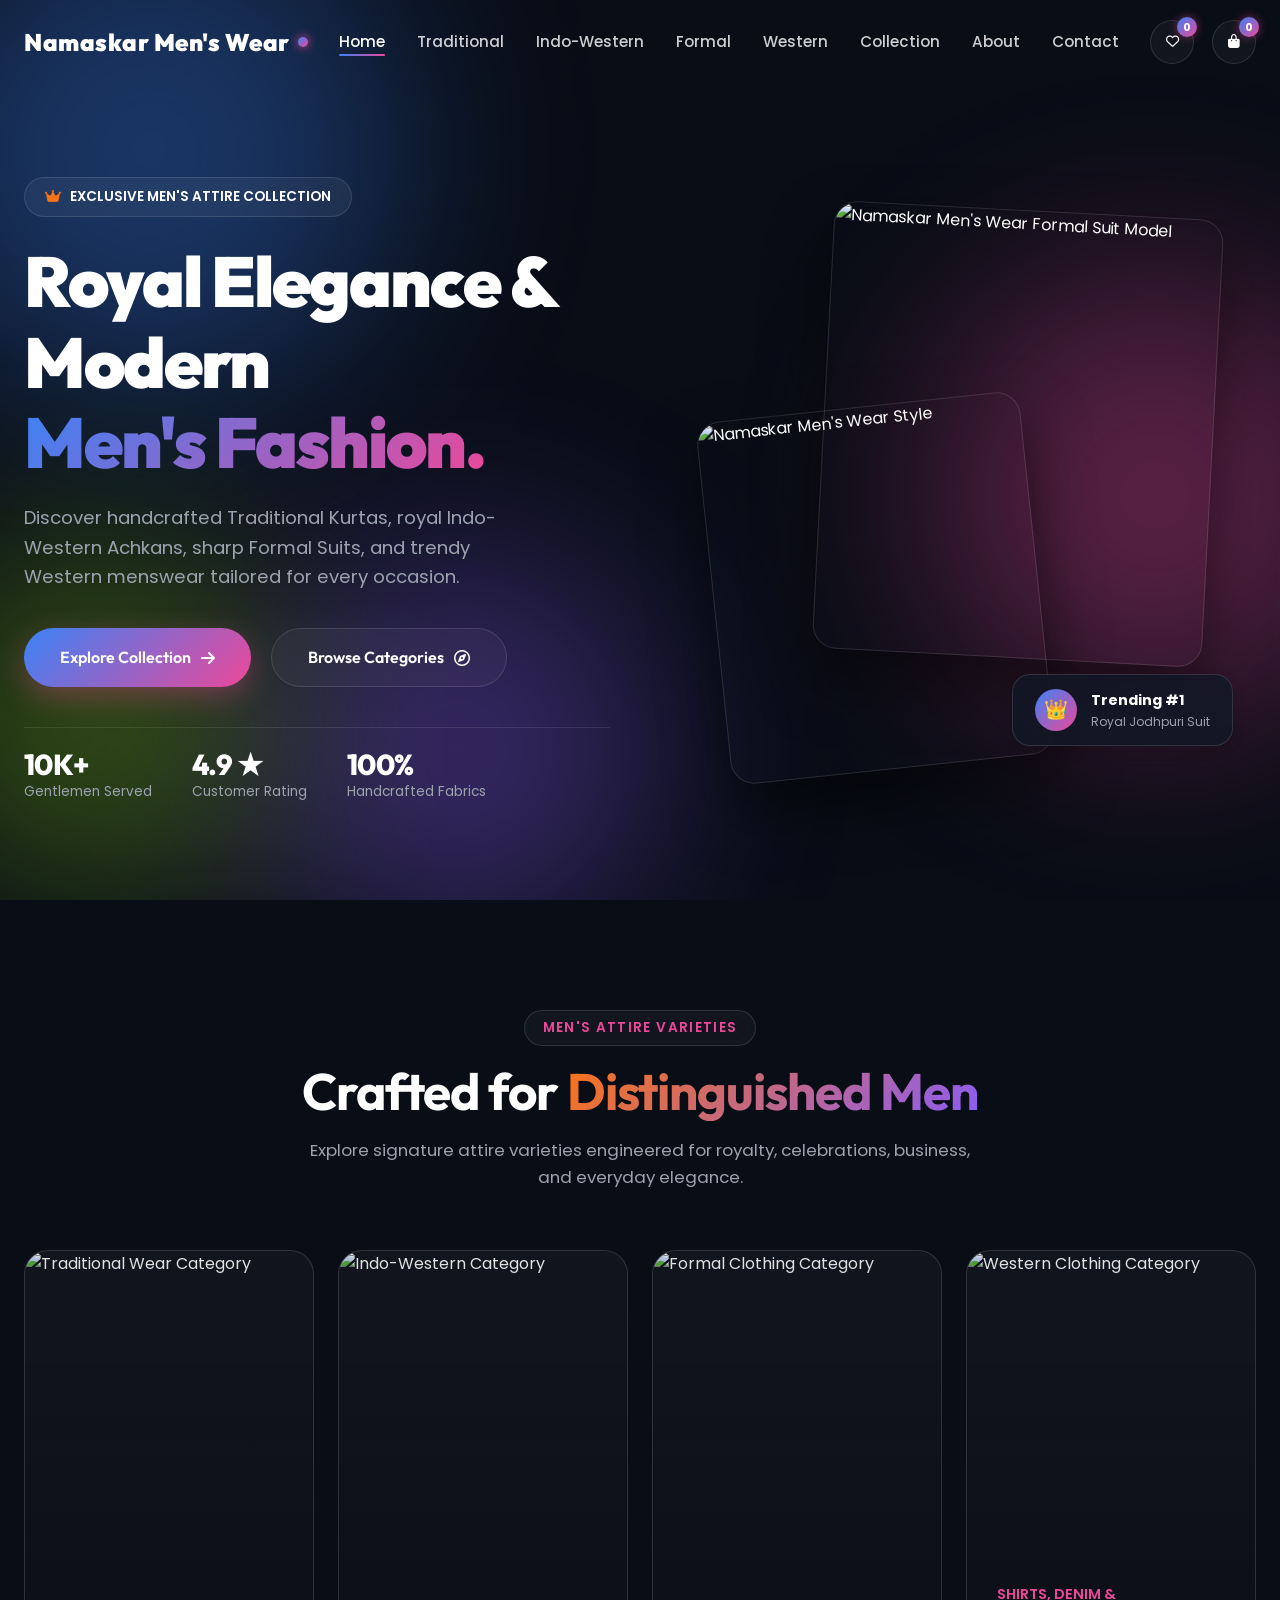
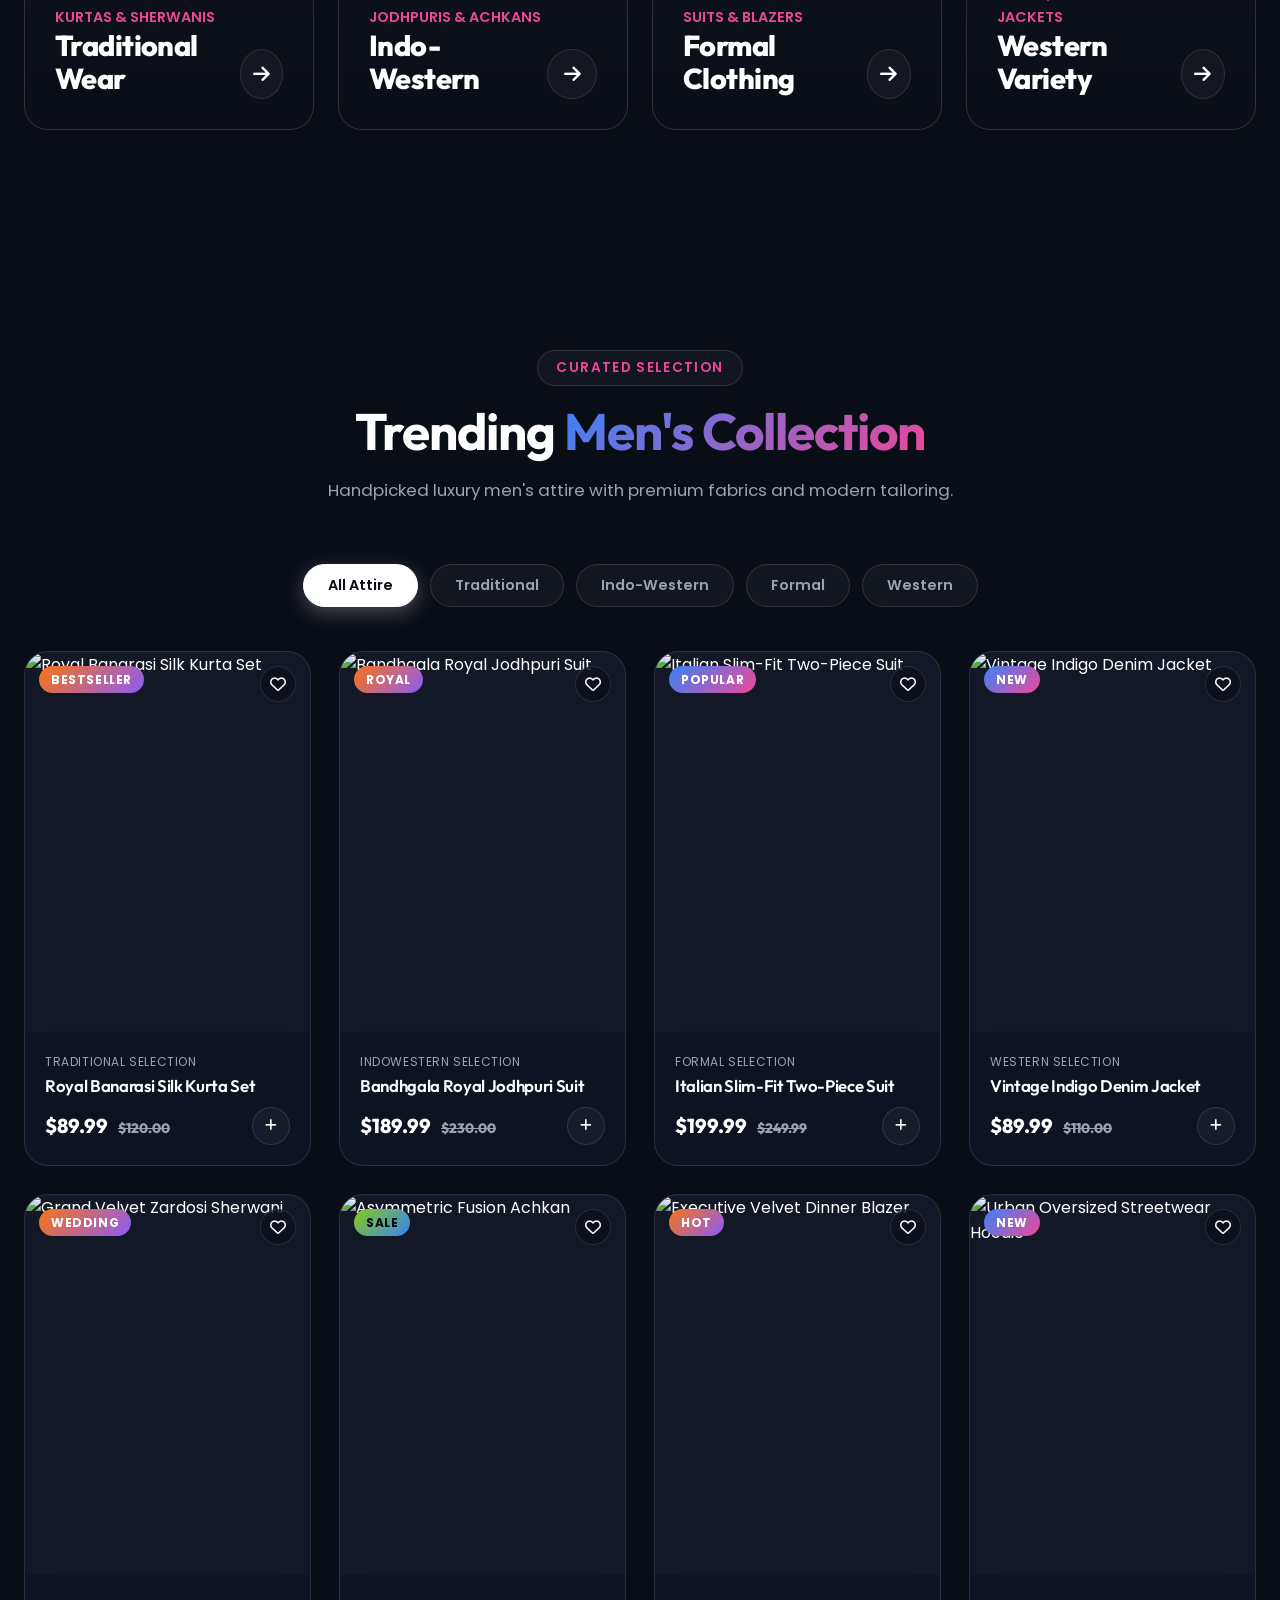
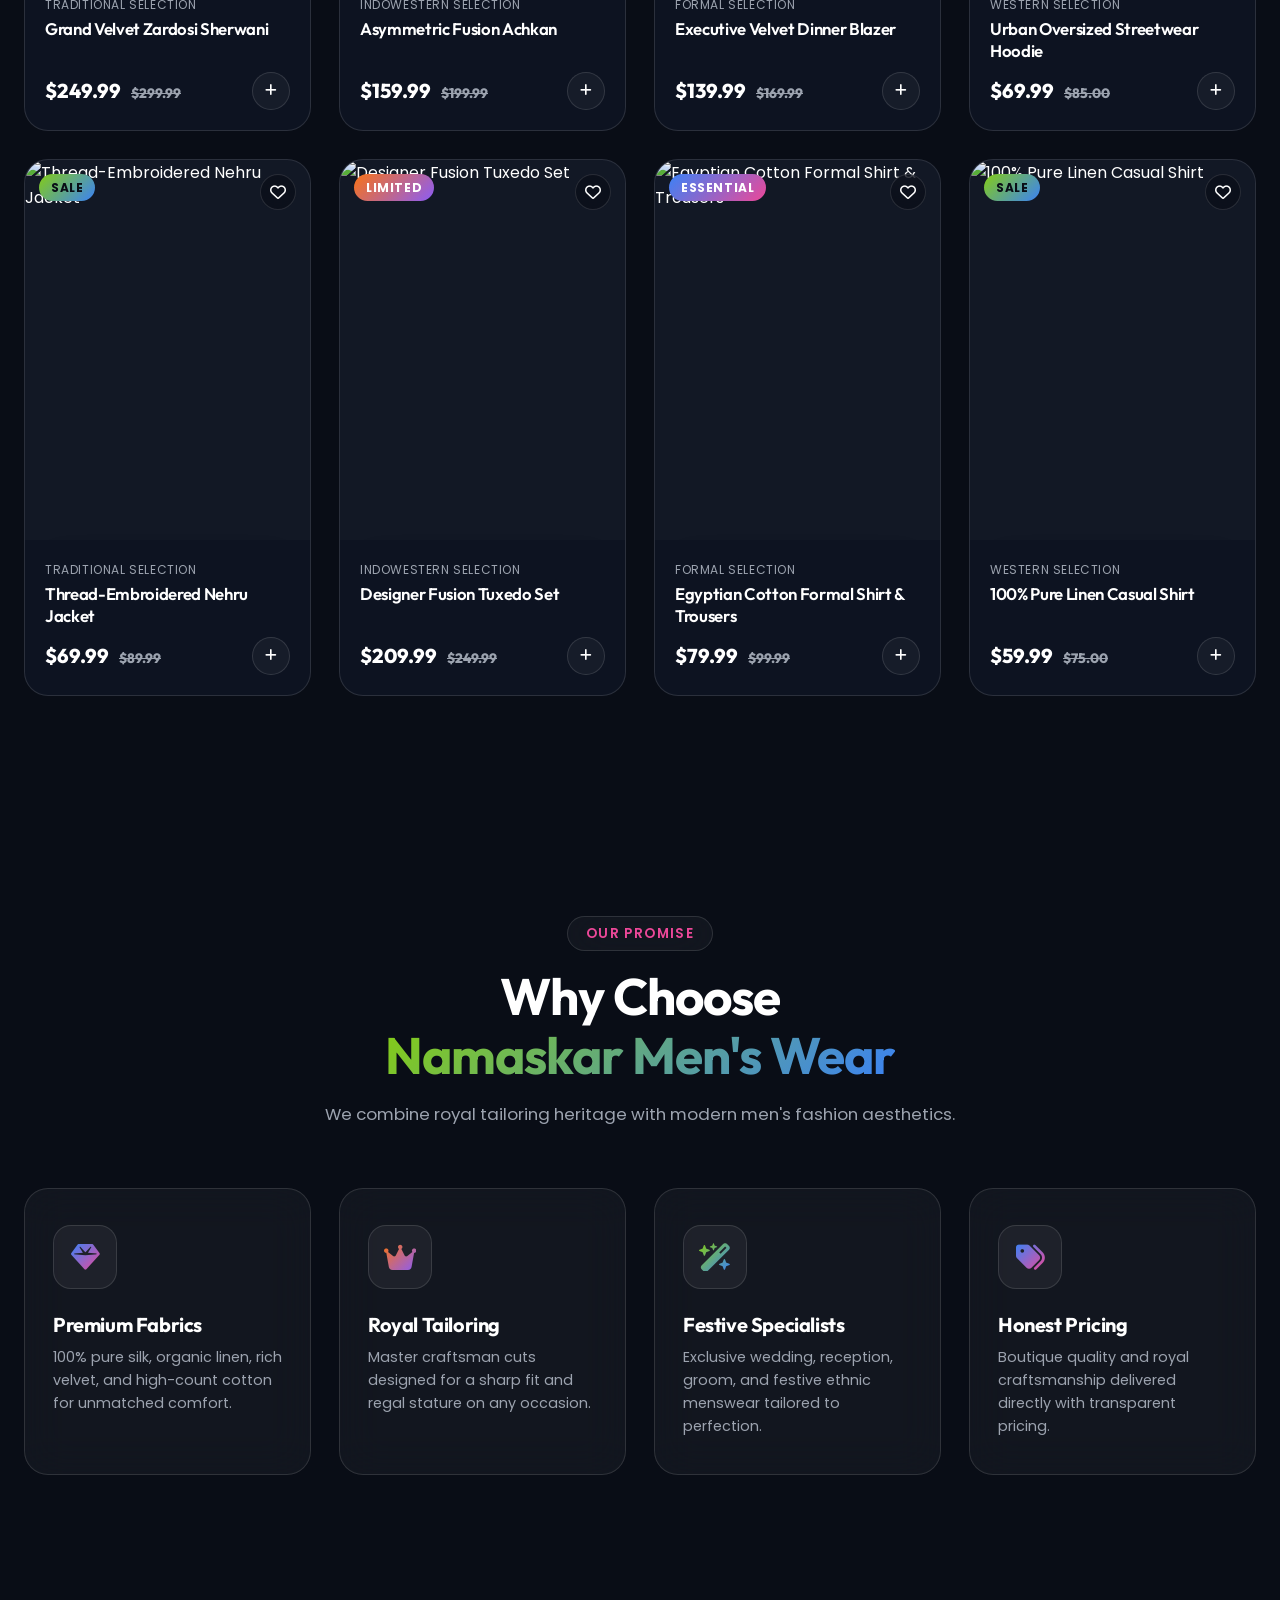
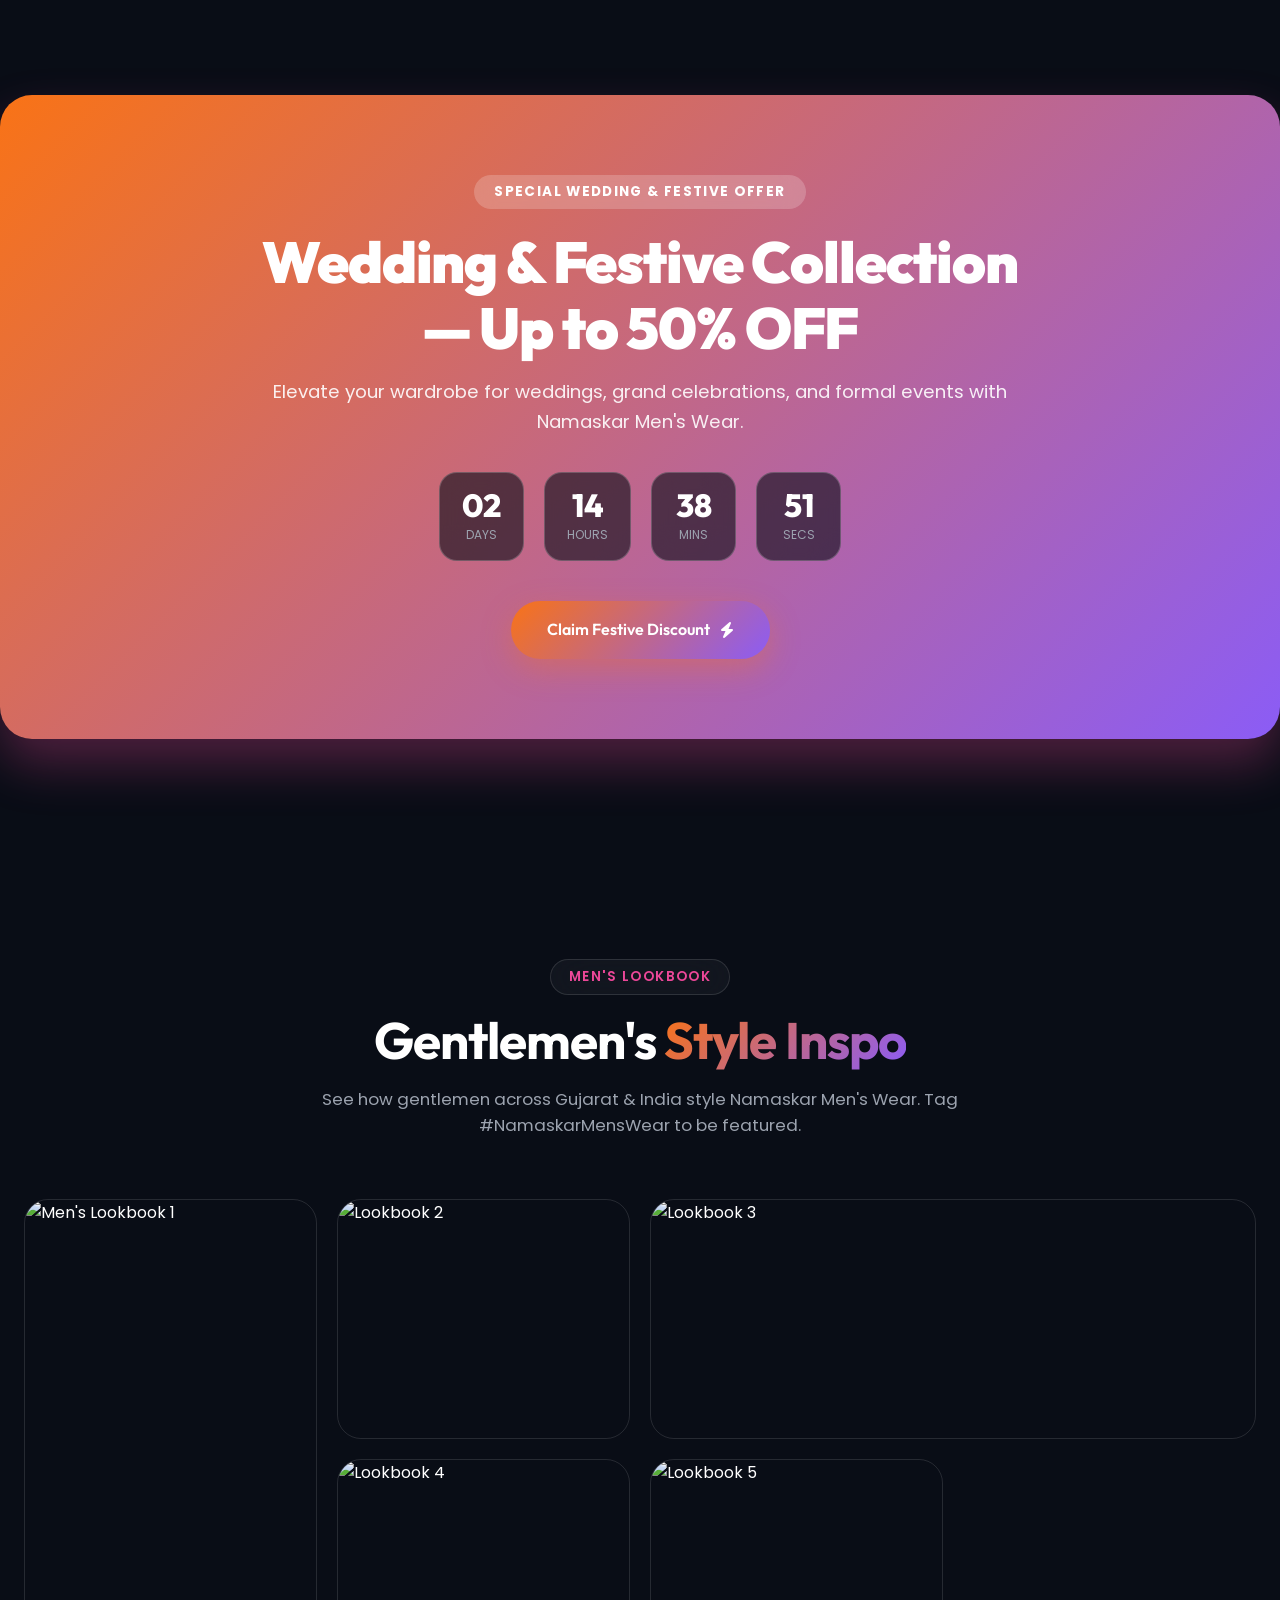
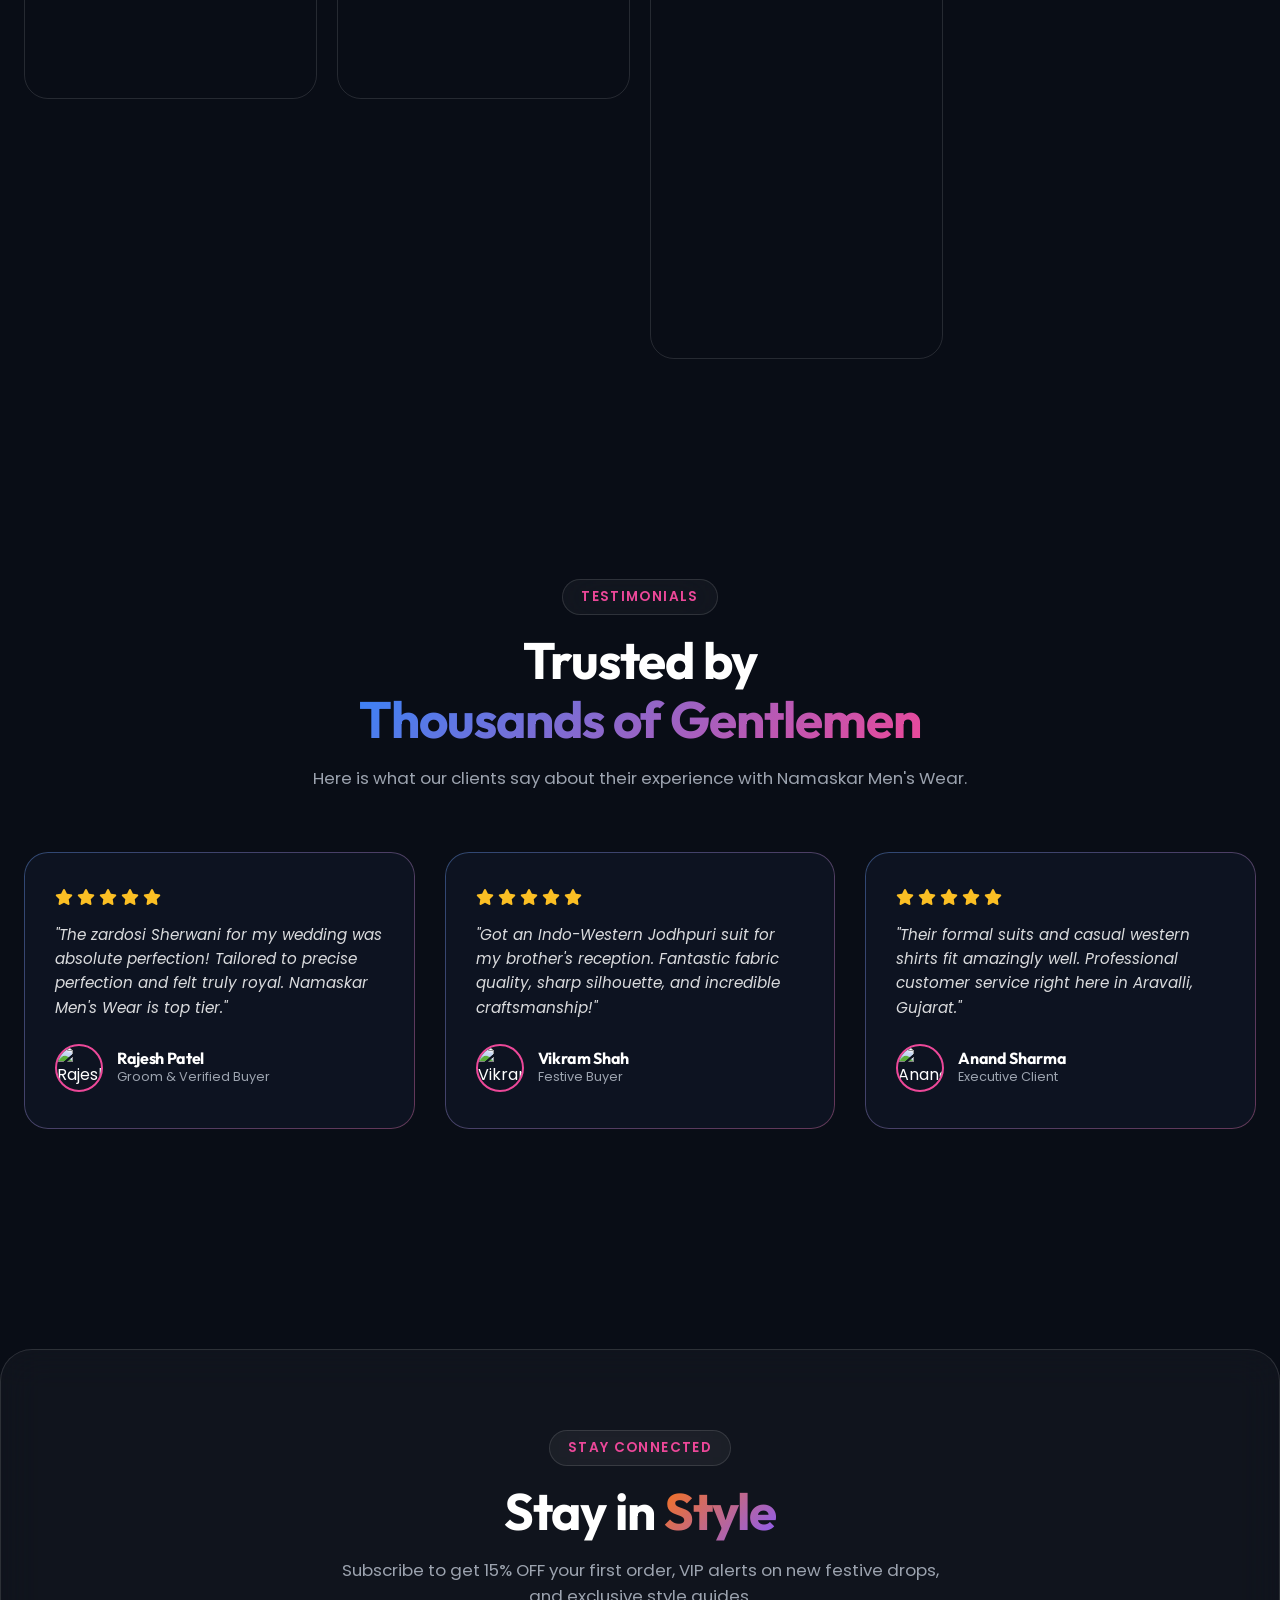
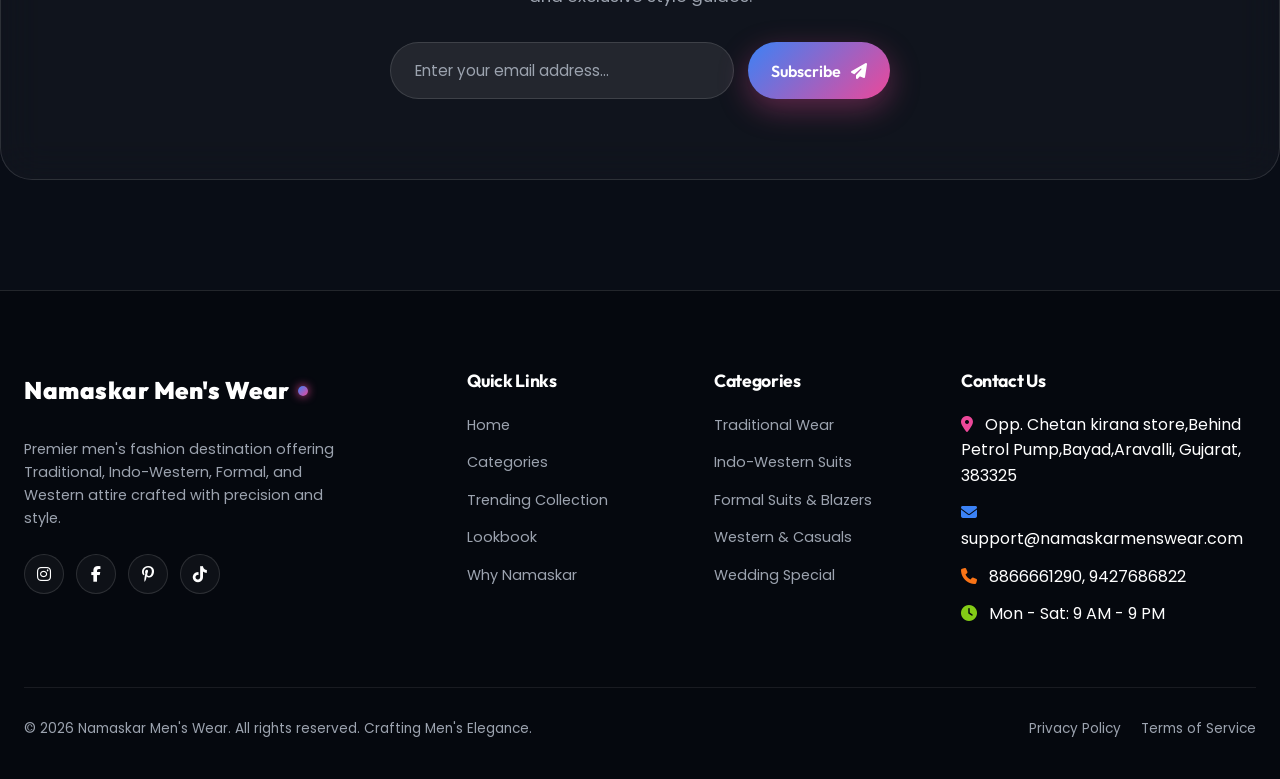
==== index.html @ 789c00e9 "Initial commit - Add menswear project" ====
<!DOCTYPE html>
<html lang="en">
<head>
  <meta charset="UTF-8">
  <meta name="viewport" content="width=device-width, initial-scale=1.0">
  <meta name="description" content="Namaskar Men's Wear - Exclusive Men's Attire in Aravalli, Gujarat. Discover Traditional Kurtas & Sherwanis, Royal Indo-Western, Formal Suits, and Western Wear.">
  <title>Namaskar Men's Wear | Premium Men's Attire & Fashion</title>
  
  <!-- Favicon -->
  <link rel="icon" href="data:image/svg+xml,<svg xmlns=%22http://www.w3.org/2000/svg%22 viewBox=%220 0 100 100%22><text y=%22.9em%22 font-size=%2290%22>👑</text></svg>">

  <!-- Google Fonts -->
  <link rel="preconnect" href="https://fonts.googleapis.com">
  <link rel="preconnect" href="https://fonts.gstatic.com" crossorigin>
  <link href="https://fonts.googleapis.com/css2?family=Outfit:wght@300;400;500;600;700;800;900&family=Poppins:wght@300;400;500;600;700&display=swap" rel="stylesheet">
  
  <!-- FontAwesome Icons -->
  <link rel="stylesheet" href="https://cdnjs.cloudflare.com/ajax/libs/font-awesome/6.5.1/css/all.min.css">
  
  <!-- Custom Stylesheet -->
  <link rel="stylesheet" href="style.css">
</head>
<body>

  <!-- Floating Background Gradient Blobs -->
  <div class="bg-blobs" aria-hidden="true">
    <div class="blob blob-1"></div>
    <div class="blob blob-2"></div>
    <div class="blob blob-3"></div>
    <div class="blob blob-4"></div>
  </div>

  <!-- SECTION 1: Sticky Glass Navigation -->
  <header class="navbar" id="navbar">
    <div class="container nav-container">
      <a href="#hero" class="nav-logo" aria-label="Namaskar Men's Wear Home">
        Namaskar Men's Wear<span class="nav-logo-badge"></span>
      </a>

      <nav aria-label="Main Navigation">
        <ul class="nav-links">
          <li><a href="#hero" class="nav-link active">Home</a></li>
          <li><a href="#categories" class="nav-link">Traditional</a></li>
          <li><a href="#categories" class="nav-link">Indo-Western</a></li>
          <li><a href="#categories" class="nav-link">Formal</a></li>
          <li><a href="#categories" class="nav-link">Western</a></li>
          <li><a href="#collection" class="nav-link">Collection</a></li>
          <li><a href="#why-choose" class="nav-link">About</a></li>
          <li><a href="#footer" class="nav-link">Contact</a></li>
        </ul>
      </nav>

      <div class="nav-actions">
        <button class="icon-btn" id="wishlistHeaderBtn" aria-label="Wishlist">
          <i class="fa-regular fa-heart"></i>
          <span class="icon-badge" id="wishlistCount">0</span>
        </button>
        <button class="icon-btn" id="cartHeaderBtn" aria-label="Shopping Cart">
          <i class="fa-solid fa-bag-shopping"></i>
          <span class="icon-badge" id="cartCount">0</span>
        </button>
        <div class="mobile-toggle" id="mobileToggle" aria-label="Toggle Mobile Menu" role="button" aria-expanded="false">
          <span></span>
          <span></span>
          <span></span>
        </div>
      </div>
    </div>
  </header>

  <!-- Mobile Drawer Menu -->
  <div class="mobile-nav-drawer" id="mobileDrawer">
    <ul class="mobile-nav-links">
      <li><a href="#hero" class="mobile-nav-link">Home</a></li>
      <li><a href="#categories" class="mobile-nav-link">Traditional Wear</a></li>
      <li><a href="#categories" class="mobile-nav-link">Indo-Western Collection</a></li>
      <li><a href="#categories" class="mobile-nav-link">Formal Clothing</a></li>
      <li><a href="#categories" class="mobile-nav-link">Western Variety</a></li>
      <li><a href="#collection" class="mobile-nav-link">Trending Collection</a></li>
      <li><a href="#why-choose" class="mobile-nav-link">Why Namaskar</a></li>
      <li><a href="#footer" class="mobile-nav-link">Contact Us</a></li>
    </ul>
    <div style="margin-top: auto;">
      <a href="#collection" class="btn btn-primary" style="width: 100%;">Shop Now</a>
    </div>
  </div>

  <!-- SECTION 2: Full-Screen Hero Section -->
  <section class="hero" id="hero">
    <div class="container hero-grid">
      <div class="hero-content fade-up">
        <div class="hero-badge">
          <i class="fa-solid fa-crown hero-badge-sparkle"></i>
          <span>EXCLUSIVE MEN'S ATTIRE COLLECTION</span>
        </div>
        <h1 class="hero-title">
          Royal Elegance & Modern <span class="gradient-text">Men's Fashion.</span>
        </h1>
        <p class="hero-subtitle">
          Discover handcrafted Traditional Kurtas, royal Indo-Western Achkans, sharp Formal Suits, and trendy Western menswear tailored for every occasion.
        </p>
        <div class="hero-buttons">
          <a href="#collection" class="btn btn-primary">
            <span>Explore Collection</span>
            <i class="fa-solid fa-arrow-right"></i>
          </a>
          <a href="#categories" class="btn btn-secondary">
            <span>Browse Categories</span>
            <i class="fa-regular fa-compass"></i>
          </a>
        </div>
        <div class="hero-stats">
          <div class="stat-item">
            <h4>10K+</h4>
            <p>Gentlemen Served</p>
          </div>
          <div class="stat-item">
            <h4>4.9 ★</h4>
            <p>Customer Rating</p>
          </div>
          <div class="stat-item">
            <h4>100%</h4>
            <p>Handcrafted Fabrics</p>
          </div>
        </div>
      </div>

      <div class="hero-visual fade-up" style="transition-delay: 0.2s;">
        <div class="hero-collage-wrap">
          <div class="hero-card-main tilt-card">
            <img src="https://images.unsplash.com/photo-1507679799987-c73779587ccf?auto=format&fit=crop&w=800&q=80" alt="Namaskar Men's Wear Formal Suit Model" loading="lazy">
          </div>
          <div class="hero-card-secondary tilt-card">
            <img src="https://images.unsplash.com/photo-1617137984095-74e4e5e3613f?auto=format&fit=crop&w=600&q=80" alt="Namaskar Men's Wear Style" loading="lazy">
          </div>
          <div class="floating-glass-tag">
            <div class="tag-icon">👑</div>
            <div>
              <div style="font-weight: 700; font-size: 0.9rem;">Trending #1</div>
              <div style="font-size: 0.75rem; color: var(--muted);">Royal Jodhpuri Suit</div>
            </div>
          </div>
        </div>
      </div>
    </div>
  </section>

  <!-- SECTION 3: Featured Categories -->
  <section class="section-padding" id="categories">
    <div class="container">
      <div class="section-header fade-up">
        <span class="section-tag">MEN'S ATTIRE VARIETIES</span>
        <h2 class="section-title">Crafted for <span class="gradient-text-alt">Distinguished Men</span></h2>
        <p class="section-subtitle">Explore signature attire varieties engineered for royalty, celebrations, business, and everyday elegance.</p>
      </div>

      <div class="category-grid">
        <!-- Category Card 1: Traditional -->
        <div class="category-card fade-up">
          <img src="https://images.unsplash.com/photo-1583391733956-3750e0ff4e8b?auto=format&fit=crop&w=800&q=80" alt="Traditional Wear Category" class="category-img" loading="lazy">
          <div class="category-overlay"></div>
          <div class="category-content">
            <div>
              <div class="category-count">KURTAS & SHERWANIS</div>
              <h3 class="category-title">Traditional Wear</h3>
            </div>
            <a href="#collection" class="category-btn" aria-label="Shop Traditional Category">
              <i class="fa-solid fa-arrow-right"></i>
            </a>
          </div>
        </div>

        <!-- Category Card 2: Indo-Western -->
        <div class="category-card fade-up" style="transition-delay: 0.1s;">
          <img src="https://images.unsplash.com/photo-1594938298603-c8148c4dae35?auto=format&fit=crop&w=800&q=80" alt="Indo-Western Category" class="category-img" loading="lazy">
          <div class="category-overlay"></div>
          <div class="category-content">
            <div>
              <div class="category-count">JODHPURIS & ACHKANS</div>
              <h3 class="category-title">Indo-Western</h3>
            </div>
            <a href="#collection" class="category-btn" aria-label="Shop Indo-Western Category">
              <i class="fa-solid fa-arrow-right"></i>
            </a>
          </div>
        </div>

        <!-- Category Card 3: Formal Clothing -->
        <div class="category-card fade-up" style="transition-delay: 0.2s;">
          <img src="https://images.unsplash.com/photo-1593032465175-481ac7f401a0?auto=format&fit=crop&w=800&q=80" alt="Formal Clothing Category" class="category-img" loading="lazy">
          <div class="category-overlay"></div>
          <div class="category-content">
            <div>
              <div class="category-count">SUITS & BLAZERS</div>
              <h3 class="category-title">Formal Clothing</h3>
            </div>
            <a href="#collection" class="category-btn" aria-label="Shop Formal Category">
              <i class="fa-solid fa-arrow-right"></i>
            </a>
          </div>
        </div>

        <!-- Category Card 4: Western Clothing -->
        <div class="category-card fade-up" style="transition-delay: 0.3s;">
          <img src="https://images.unsplash.com/photo-1516257984-b1b4d707412e?auto=format&fit=crop&w=800&q=80" alt="Western Clothing Category" class="category-img" loading="lazy">
          <div class="category-overlay"></div>
          <div class="category-content">
            <div>
              <div class="category-count">SHIRTS, DENIM & JACKETS</div>
              <h3 class="category-title">Western Variety</h3>
            </div>
            <a href="#collection" class="category-btn" aria-label="Shop Western Category">
              <i class="fa-solid fa-arrow-right"></i>
            </a>
          </div>
        </div>
      </div>
    </div>
  </section>

  <!-- SECTION 4: Trending Collection -->
  <section class="section-padding" id="collection">
    <div class="container">
      <div class="section-header fade-up">
        <span class="section-tag">CURATED SELECTION</span>
        <h2 class="section-title">Trending <span class="gradient-text">Men's Collection</span></h2>
        <p class="section-subtitle">Handpicked luxury men's attire with premium fabrics and modern tailoring.</p>
      </div>

      <!-- Category Filter Tabs -->
      <div class="collection-filter fade-up">
        <button class="filter-btn active" data-filter="all">All Attire</button>
        <button class="filter-btn" data-filter="traditional">Traditional</button>
        <button class="filter-btn" data-filter="indowestern">Indo-Western</button>
        <button class="filter-btn" data-filter="formal">Formal</button>
        <button class="filter-btn" data-filter="western">Western</button>
      </div>

      <!-- 4-Column Product Grid -->
      <div class="products-grid" id="productsGrid">
        <!-- Products generated dynamically via script.js -->
      </div>
    </div>
  </section>

  <!-- SECTION 5: Why Choose Namaskar Men's Wear -->
  <section class="section-padding" id="why-choose">
    <div class="container">
      <div class="section-header fade-up">
        <span class="section-tag">OUR PROMISE</span>
        <h2 class="section-title">Why Choose <span class="gradient-text-lime">Namaskar Men's Wear</span></h2>
        <p class="section-subtitle">We combine royal tailoring heritage with modern men's fashion aesthetics.</p>
      </div>

      <div class="features-grid">
        <div class="feature-card fade-up">
          <div class="feature-icon-box">
            <i class="fa-solid fa-gem gradient-text"></i>
          </div>
          <h3 class="feature-title">Premium Fabrics</h3>
          <p class="feature-desc">100% pure silk, organic linen, rich velvet, and high-count cotton for unmatched comfort.</p>
        </div>

        <div class="feature-card fade-up" style="transition-delay: 0.1s;">
          <div class="feature-icon-box">
            <i class="fa-solid fa-crown gradient-text-alt"></i>
          </div>
          <h3 class="feature-title">Royal Tailoring</h3>
          <p class="feature-desc">Master craftsman cuts designed for a sharp fit and regal stature on any occasion.</p>
        </div>

        <div class="feature-card fade-up" style="transition-delay: 0.2s;">
          <div class="feature-icon-box">
            <i class="fa-solid fa-wand-magic-sparkles gradient-text-lime"></i>
          </div>
          <h3 class="feature-title">Festive Specialists</h3>
          <p class="feature-desc">Exclusive wedding, reception, groom, and festive ethnic menswear tailored to perfection.</p>
        </div>

        <div class="feature-card fade-up" style="transition-delay: 0.3s;">
          <div class="feature-icon-box">
            <i class="fa-solid fa-tags gradient-text"></i>
          </div>
          <h3 class="feature-title">Honest Pricing</h3>
          <p class="feature-desc">Boutique quality and royal craftsmanship delivered directly with transparent pricing.</p>
        </div>
      </div>
    </div>
  </section>

  <!-- SECTION 6: Festival Sale Banner -->
  <section class="container section-padding" id="festival">
    <div class="festival-banner fade-up">
      <div class="banner-glass-inner">
        <span class="banner-tag">SPECIAL WEDDING & FESTIVE OFFER</span>
        <h2 class="banner-title">Wedding & Festive Collection — Up to 50% OFF</h2>
        <p class="banner-subtitle">Elevate your wardrobe for weddings, grand celebrations, and formal events with Namaskar Men's Wear.</p>
        
        <!-- Countdown Ticker -->
        <div class="countdown-wrap">
          <div class="countdown-item">
            <div class="countdown-number" id="cdDays">02</div>
            <div class="countdown-label">Days</div>
          </div>
          <div class="countdown-item">
            <div class="countdown-number" id="cdHours">14</div>
            <div class="countdown-label">Hours</div>
          </div>
          <div class="countdown-item">
            <div class="countdown-number" id="cdMins">38</div>
            <div class="countdown-label">Mins</div>
          </div>
          <div class="countdown-item">
            <div class="countdown-number" id="cdSecs">55</div>
            <div class="countdown-label">Secs</div>
          </div>
        </div>

        <a href="#collection" class="btn btn-glow-orange">
          <span>Claim Festive Discount</span>
          <i class="fa-solid fa-bolt"></i>
        </a>
      </div>
    </div>
  </section>

  <!-- SECTION 7: Fashion Lookbook -->
  <section class="section-padding" id="lookbook">
    <div class="container">
      <div class="section-header fade-up">
        <span class="section-tag">MEN'S LOOKBOOK</span>
        <h2 class="section-title">Gentlemen's <span class="gradient-text-alt">Style Inspo</span></h2>
        <p class="section-subtitle">See how gentlemen across Gujarat & India style Namaskar Men's Wear. Tag #NamaskarMensWear to be featured.</p>
      </div>

      <div class="lookbook-grid">
        <div class="lookbook-item lookbook-item-tall fade-up">
          <img src="https://images.unsplash.com/photo-1583391733956-3750e0ff4e8b?auto=format&fit=crop&w=800&q=80" alt="Men's Lookbook 1" class="lookbook-img" loading="lazy">
          <div class="lookbook-overlay">
            <span class="lookbook-tag">@NAMASKAR_ROYAL</span>
            <h4 class="lookbook-title">Royal Banarasi Kurta</h4>
          </div>
        </div>

        <div class="lookbook-item fade-up" style="transition-delay: 0.1s;">
          <img src="https://images.unsplash.com/photo-1594938298603-c8148c4dae35?auto=format&fit=crop&w=800&q=80" alt="Lookbook 2" class="lookbook-img" loading="lazy">
          <div class="lookbook-overlay">
            <span class="lookbook-tag">@INDO_FUSION</span>
            <h4 class="lookbook-title">Bandhgala Jodhpuri</h4>
          </div>
        </div>

        <div class="lookbook-item lookbook-item-wide fade-up" style="transition-delay: 0.2s;">
          <img src="https://images.unsplash.com/photo-1593032465175-481ac7f401a0?auto=format&fit=crop&w=1000&q=80" alt="Lookbook 3" class="lookbook-img" loading="lazy">
          <div class="lookbook-overlay">
            <span class="lookbook-tag">@EXECUTIVE_MEN</span>
            <h4 class="lookbook-title">Italian Two-Piece Suit</h4>
          </div>
        </div>

        <div class="lookbook-item fade-up" style="transition-delay: 0.3s;">
          <img src="https://images.unsplash.com/photo-1516257984-b1b4d707412e?auto=format&fit=crop&w=800&q=80" alt="Lookbook 4" class="lookbook-img" loading="lazy">
          <div class="lookbook-overlay">
            <span class="lookbook-tag">@WESTERN_VIBES</span>
            <h4 class="lookbook-title">Vintage Denim Jacket</h4>
          </div>
        </div>

        <div class="lookbook-item lookbook-item-tall fade-up" style="transition-delay: 0.4s;">
          <img src="https://images.unsplash.com/photo-1610030469983-98e550d6193c?auto=format&fit=crop&w=800&q=80" alt="Lookbook 5" class="lookbook-img" loading="lazy">
          <div class="lookbook-overlay">
            <span class="lookbook-tag">@WEDDING_SPECIAL</span>
            <h4 class="lookbook-title">Velvet Zardosi Sherwani</h4>
          </div>
        </div>
      </div>
    </div>
  </section>

  <!-- SECTION 8: Customer Reviews -->
  <section class="section-padding" id="reviews">
    <div class="container">
      <div class="section-header fade-up">
        <span class="section-tag">TESTIMONIALS</span>
        <h2 class="section-title">Trusted by <span class="gradient-text">Thousands of Gentlemen</span></h2>
        <p class="section-subtitle">Here is what our clients say about their experience with Namaskar Men's Wear.</p>
      </div>

      <div class="reviews-grid">
        <!-- Review 1 -->
        <div class="review-card fade-up">
          <div>
            <div class="stars">
              <i class="fa-solid fa-star"></i>
              <i class="fa-solid fa-star"></i>
              <i class="fa-solid fa-star"></i>
              <i class="fa-solid fa-star"></i>
              <i class="fa-solid fa-star"></i>
            </div>
            <p class="review-text">
              "The zardosi Sherwani for my wedding was absolute perfection! Tailored to precise perfection and felt truly royal. Namaskar Men's Wear is top tier."
            </p>
          </div>
          <div class="reviewer">
            <img src="https://images.unsplash.com/photo-1507003211169-0a1dd7228f2d?auto=format&fit=crop&w=150&q=80" alt="Rajesh Patel" class="reviewer-img" loading="lazy">
            <div class="reviewer-info">
              <h5>Rajesh Patel</h5>
              <p>Groom & Verified Buyer</p>
            </div>
          </div>
        </div>

        <!-- Review 2 -->
        <div class="review-card fade-up" style="transition-delay: 0.15s;">
          <div>
            <div class="stars">
              <i class="fa-solid fa-star"></i>
              <i class="fa-solid fa-star"></i>
              <i class="fa-solid fa-star"></i>
              <i class="fa-solid fa-star"></i>
              <i class="fa-solid fa-star"></i>
            </div>
            <p class="review-text">
              "Got an Indo-Western Jodhpuri suit for my brother's reception. Fantastic fabric quality, sharp silhouette, and incredible craftsmanship!"
            </p>
          </div>
          <div class="reviewer">
            <img src="https://images.unsplash.com/photo-1500648767791-00dcc994a43e?auto=format&fit=crop&w=150&q=80" alt="Vikram Shah" class="reviewer-img" loading="lazy">
            <div class="reviewer-info">
              <h5>Vikram Shah</h5>
              <p>Festive Buyer</p>
            </div>
          </div>
        </div>

        <!-- Review 3 -->
        <div class="review-card fade-up" style="transition-delay: 0.3s;">
          <div>
            <div class="stars">
              <i class="fa-solid fa-star"></i>
              <i class="fa-solid fa-star"></i>
              <i class="fa-solid fa-star"></i>
              <i class="fa-solid fa-star"></i>
              <i class="fa-solid fa-star"></i>
            </div>
            <p class="review-text">
              "Their formal suits and casual western shirts fit amazingly well. Professional customer service right here in Aravalli, Gujarat."
            </p>
          </div>
          <div class="reviewer">
            <img src="https://images.unsplash.com/photo-1472099645785-5658abf4ff4e?auto=format&fit=crop&w=150&q=80" alt="Anand Sharma" class="reviewer-img" loading="lazy">
            <div class="reviewer-info">
              <h5>Anand Sharma</h5>
              <p>Executive Client</p>
            </div>
          </div>
        </div>
      </div>
    </div>
  </section>

  <!-- SECTION 9: Newsletter Section -->
  <section class="container section-padding" id="newsletter">
    <div class="newsletter-card fade-up">
      <div class="newsletter-content">
        <span class="section-tag">STAY CONNECTED</span>
        <h2 class="section-title">Stay in <span class="gradient-text-alt">Style</span></h2>
        <p class="section-subtitle">
          Subscribe to get 15% OFF your first order, VIP alerts on new festive drops, and exclusive style guides.
        </p>

        <form class="newsletter-form" id="newsletterForm">
          <input type="email" class="newsletter-input" id="newsletterEmail" placeholder="Enter your email address..." required aria-label="Email Address">
          <button type="submit" class="btn btn-primary">
            <span>Subscribe</span>
            <i class="fa-solid fa-paper-plane"></i>
          </button>
        </form>
      </div>
    </div>
  </section>

  <!-- SECTION 10: Premium Footer -->
  <footer class="footer" id="footer">
    <div class="container">
      <div class="footer-grid">
        <!-- Brand Info -->
        <div class="footer-brand">
          <a href="#hero" class="nav-logo" style="margin-bottom: 12px;">
            Namaskar Men's Wear<span class="nav-logo-badge"></span>
          </a>
          <p>
            Premier men's fashion destination offering Traditional, Indo-Western, Formal, and Western attire crafted with precision and style.
          </p>
          <div class="social-links">
            <a href="#" class="social-icon instagram" aria-label="Instagram"><i class="fa-brands fa-instagram"></i></a>
            <a href="#" class="social-icon facebook" aria-label="Facebook"><i class="fa-brands fa-facebook-f"></i></a>
            <a href="#" class="social-icon pinterest" aria-label="Pinterest"><i class="fa-brands fa-pinterest-p"></i></a>
            <a href="#" class="social-icon tiktok" aria-label="TikTok"><i class="fa-brands fa-tiktok"></i></a>
          </div>
        </div>

        <!-- Quick Links -->
        <div>
          <h4 class="footer-title">Quick Links</h4>
          <ul class="footer-links">
            <li><a href="#hero">Home</a></li>
            <li><a href="#categories">Categories</a></li>
            <li><a href="#collection">Trending Collection</a></li>
            <li><a href="#lookbook">Lookbook</a></li>
            <li><a href="#why-choose">Why Namaskar</a></li>
          </ul>
        </div>

        <!-- Categories -->
        <div>
          <h4 class="footer-title">Categories</h4>
          <ul class="footer-links">
            <li><a href="#collection">Traditional Wear</a></li>
            <li><a href="#collection">Indo-Western Suits</a></li>
            <li><a href="#collection">Formal Suits & Blazers</a></li>
            <li><a href="#collection">Western & Casuals</a></li>
            <li><a href="#festival">Wedding Special</a></li>
          </ul>
        </div>

        <!-- Contact Info -->
        <div>
          <h4 class="footer-title">Contact Us</h4>
          <ul class="footer-links">
            <li><i class="fa-solid fa-location-dot" style="color: var(--pink); margin-right: 8px;"></i> Opp. Chetan kirana store,Behind Petrol Pump,Bayad,Aravalli, Gujarat, 383325</li>
            <li><i class="fa-solid fa-envelope" style="color: var(--blue); margin-right: 8px;"></i> support@namaskarmenswear.com</li>
            <li><i class="fa-solid fa-phone" style="color: var(--orange); margin-right: 8px;"></i> 8866661290, 9427686822</li>
            <li><i class="fa-solid fa-clock" style="color: var(--lime); margin-right: 8px;"></i> Mon - Sat: 9 AM - 9 PM</li>
          </ul>
        </div>
      </div>

      <div class="footer-bottom">
        <p>&copy; 2026 Namaskar Men's Wear. All rights reserved. Crafting Men's Elegance.</p>
        <div style="display: flex; gap: 20px;">
          <a href="#" style="color: var(--muted);">Privacy Policy</a>
          <a href="#" style="color: var(--muted);">Terms of Service</a>
        </div>
      </div>
    </div>
  </footer>

  <!-- Quick View Modal Overlay -->
  <div class="modal-overlay" id="quickViewModal" aria-hidden="true" role="dialog">
    <div class="modal-card">
      <button class="modal-close" id="modalCloseBtn" aria-label="Close Modal"><i class="fa-solid fa-xmark"></i></button>
      <div class="modal-img-wrap">
        <img src="" id="modalProductImg" alt="Product Quick View">
      </div>
      <div class="modal-details">
        <span class="product-category" id="modalProductCat">Category</span>
        <h3 id="modalProductName" style="font-size: 1.8rem; margin: 8px 0;">Product Name</h3>
        <div style="font-family: var(--font-heading); font-size: 1.6rem; font-weight: 800; color: var(--pink);" id="modalProductPrice">$0.00</div>
        <p style="color: var(--muted); margin: 16px 0; font-size: 0.95rem;" id="modalProductDesc">
          Exclusive Namaskar Men's Wear piece crafted with high-grade fabrics and royal tailoring.
        </p>

        <div>
          <label style="font-weight: 600; font-size: 0.9rem;">Select Size:</label>
          <div class="size-selector">
            <button class="size-btn">S</button>
            <button class="size-btn active">M</button>
            <button class="size-btn">L</button>
            <button class="size-btn">XL</button>
            <button class="size-btn">XXL</button>
          </div>
        </div>

        <button class="btn btn-primary" id="modalAddToCartBtn" style="margin-top: 20px; width: 100%;">
          <i class="fa-solid fa-bag-shopping"></i> Add To Cart
        </button>
      </div>
    </div>
  </div>

  <!-- Toast Notification Container -->
  <div class="toast-container" id="toastContainer"></div>

  <!-- Custom Script -->
  <script src="script.js"></script>
</body>
</html>
---- style.css ----
/* ==========================================================================
   FAMPOP - Luxury Gen-Z Family Fashion Website Stylesheet
   Color Palette: Electric Blue (#3B82F6), Hot Pink (#EC4899), Neon Orange (#F97316),
                  Lime Green (#84CC16), Soft Purple (#8B5CF6), White (#FFFFFF), Charcoal (#111827)
   ========================================================================== */

@import url('https://fonts.googleapis.com/css2?family=Outfit:wght@300;400;500;600;700;800;900&family=Poppins:wght@300;400;500;600;700&display=swap');

/* --- Root CSS Variables --- */
:root {
  --blue: #3B82F6;
  --pink: #EC4899;
  --orange: #F97316;
  --lime: #84CC16;
  --purple: #8B5CF6;
  --white: #FFFFFF;
  --charcoal: #111827;
  --dark-bg: #090D16;
  --dark-card: rgba(17, 24, 39, 0.7);
  --dark-card-hover: rgba(30, 41, 59, 0.85);
  --light-gray: #F3F4F6;
  --muted: #9CA3AF;
  
  --grad-blue-pink: linear-gradient(135deg, #3B82F6 0%, #EC4899 100%);
  --grad-orange-purple: linear-gradient(135deg, #F97316 0%, #8B5CF6 100%);
  --grad-lime-blue: linear-gradient(135deg, #84CC16 0%, #3B82F6 100%);
  --grad-sunset: linear-gradient(135deg, #EC4899 0%, #F97316 50%, #8B5CF6 100%);
  --grad-hero: linear-gradient(135deg, rgba(59, 130, 246, 0.15), rgba(236, 72, 153, 0.15));

  --glass-bg: rgba(255, 255, 255, 0.04);
  --glass-bg-hover: rgba(255, 255, 255, 0.08);
  --glass-border: rgba(255, 255, 255, 0.12);
  --glass-border-glow: rgba(236, 72, 153, 0.4);
  --glass-blur: blur(20px);
  
  --radius-sm: 12px;
  --radius-md: 18px;
  --radius-lg: 24px;
  --radius-xl: 32px;
  --radius-pill: 9999px;
  
  --shadow-sm: 0 4px 12px rgba(0, 0, 0, 0.15);
  --shadow-glow-blue: 0 0 35px rgba(59, 130, 246, 0.4);
  --shadow-glow-pink: 0 0 35px rgba(236, 72, 153, 0.4);
  --shadow-glow-orange: 0 0 35px rgba(249, 115, 22, 0.4);

  --font-heading: 'Outfit', sans-serif;
  --font-body: 'Poppins', sans-serif;

  --transition-fast: 0.2s cubic-bezier(0.4, 0, 0.2, 1);
  --transition-normal: 0.35s cubic-bezier(0.16, 1, 0.3, 1);
  --transition-slow: 0.6s cubic-bezier(0.16, 1, 0.3, 1);
}

/* --- Base Reset & Typography --- */
*, *::before, *::after {
  box-sizing: border-box;
  margin: 0;
  padding: 0;
}

html {
  scroll-behavior: smooth;
  font-size: 16px;
  overflow-x: hidden;
}

body {
  background-color: var(--dark-bg);
  color: var(--white);
  font-family: var(--font-body);
  line-height: 1.6;
  overflow-x: hidden;
  position: relative;
  -webkit-font-smoothing: antialiased;
  -moz-osx-font-smoothing: grayscale;
}

/* --- Custom Scrollbar --- */
::-webkit-scrollbar {
  width: 10px;
}
::-webkit-scrollbar-track {
  background: var(--dark-bg);
}
::-webkit-scrollbar-thumb {
  background: var(--grad-blue-pink);
  border-radius: var(--radius-pill);
  border: 2px solid var(--dark-bg);
}
::-webkit-scrollbar-thumb:hover {
  background: var(--grad-orange-purple);
}

/* --- Typography Helpers --- */
h1, h2, h3, h4, h5, h6 {
  font-family: var(--font-heading);
  font-weight: 700;
  line-height: 1.15;
  letter-spacing: -0.02em;
}

a {
  color: inherit;
  text-decoration: none;
  transition: color var(--transition-fast);
}

img {
  max-width: 100%;
  height: auto;
  display: block;
}

button, input {
  font-family: inherit;
  border: none;
  outline: none;
  background: none;
}

button {
  cursor: pointer;
}

.gradient-text {
  background: var(--grad-blue-pink);
  -webkit-background-clip: text;
  -webkit-text-fill-color: transparent;
  display: inline-block;
}

.gradient-text-alt {
  background: var(--grad-orange-purple);
  -webkit-background-clip: text;
  -webkit-text-fill-color: transparent;
  display: inline-block;
}

.gradient-text-lime {
  background: var(--grad-lime-blue);
  -webkit-background-clip: text;
  -webkit-text-fill-color: transparent;
  display: inline-block;
}

/* --- Layout Container --- */
.container {
  width: 100%;
  max-width: 1320px;
  margin: 0 auto;
  padding: 0 24px;
}

.section-padding {
  padding: 110px 0;
}

.section-header {
  text-align: center;
  max-width: 680px;
  margin: 0 auto 60px auto;
}

.section-tag {
  display: inline-flex;
  align-items: center;
  gap: 8px;
  padding: 6px 18px;
  border-radius: var(--radius-pill);
  background: var(--glass-bg);
  border: 1px solid var(--glass-border);
  font-size: 0.85rem;
  font-weight: 600;
  letter-spacing: 0.1em;
  text-transform: uppercase;
  color: var(--pink);
  margin-bottom: 16px;
  backdrop-filter: var(--glass-blur);
}

.section-title {
  font-size: clamp(2rem, 4vw, 3.2rem);
  margin-bottom: 16px;
}

.section-subtitle {
  color: var(--muted);
  font-size: 1.05rem;
}

/* --- Background Floating Blobs --- */
.bg-blobs {
  position: fixed;
  top: 0;
  left: 0;
  width: 100vw;
  height: 100vh;
  pointer-events: none;
  z-index: -1;
  overflow: hidden;
}

.blob {
  position: absolute;
  border-radius: 50%;
  filter: blur(100px);
  opacity: 0.35;
  animation: floatBlob 18s ease-in-out infinite alternate;
}

.blob-1 {
  width: 500px;
  height: 500px;
  background: #3B82F6;
  top: -100px;
  left: -100px;
}

.blob-2 {
  width: 450px;
  height: 450px;
  background: #EC4899;
  top: 30%;
  right: -100px;
  animation-delay: -6s;
}

.blob-3 {
  width: 400px;
  height: 400px;
  background: #8B5CF6;
  bottom: -50px;
  left: 20%;
  animation-delay: -12s;
}

.blob-4 {
  width: 350px;
  height: 350px;
  background: #84CC16;
  top: 60%;
  left: -80px;
  animation-delay: -9s;
}

@keyframes floatBlob {
  0% {
    transform: translate(0, 0) scale(1) rotate(0deg);
  }
  50% {
    transform: translate(60px, 80px) scale(1.15) rotate(180deg);
  }
  100% {
    transform: translate(-40px, 40px) scale(0.9) rotate(360deg);
  }
}

/* --- Buttons --- */
.btn {
  display: inline-flex;
  align-items: center;
  justify-content: center;
  gap: 10px;
  padding: 16px 36px;
  border-radius: var(--radius-pill);
  font-family: var(--font-heading);
  font-weight: 600;
  font-size: 1rem;
  transition: all var(--transition-normal);
  position: relative;
  overflow: hidden;
  z-index: 1;
}

.btn-primary {
  background: var(--grad-blue-pink);
  color: var(--white);
  box-shadow: 0 10px 30px rgba(236, 72, 153, 0.35);
}

.btn-primary:hover {
  transform: translateY(-4px) scale(1.02);
  box-shadow: var(--shadow-glow-pink);
}

.btn-secondary {
  background: var(--glass-bg);
  border: 1px solid var(--glass-border);
  color: var(--white);
  backdrop-filter: var(--glass-blur);
}

.btn-secondary:hover {
  background: rgba(255, 255, 255, 0.12);
  border-color: var(--blue);
  transform: translateY(-4px);
  box-shadow: var(--shadow-glow-blue);
}

.btn-glow-orange {
  background: var(--grad-orange-purple);
  color: var(--white);
  box-shadow: 0 10px 30px rgba(249, 115, 22, 0.35);
}

.btn-glow-orange:hover {
  transform: translateY(-4px) scale(1.02);
  box-shadow: var(--shadow-glow-orange);
}

/* Button Ripple Effect */
.ripple {
  position: absolute;
  background: rgba(255, 255, 255, 0.4);
  transform: translate(-50%, -50%);
  pointer-events: none;
  border-radius: 50%;
  animation: rippleAnim 0.6s linear;
}

@keyframes rippleAnim {
  0% {
    width: 0;
    height: 0;
    opacity: 0.8;
  }
  100% {
    width: 300px;
    height: 300px;
    opacity: 0;
  }
}

/* --- SECTION 1: Sticky Glass Navigation --- */
.navbar {
  position: fixed;
  top: 0;
  left: 0;
  width: 100%;
  z-index: 1000;
  padding: 20px 0;
  transition: all var(--transition-normal);
}

.navbar.scrolled {
  padding: 12px 0;
  background: rgba(9, 13, 22, 0.75);
  backdrop-filter: var(--glass-blur);
  -webkit-backdrop-filter: var(--glass-blur);
  border-bottom: 1px solid var(--glass-border);
  box-shadow: 0 10px 30px rgba(0, 0, 0, 0.4);
}

.nav-container {
  display: flex;
  align-items: center;
  justify-content: space-between;
}

.nav-logo {
  display: inline-flex;
  align-items: center;
  gap: 8px;
  font-family: var(--font-heading);
  font-size: 1.5rem;
  font-weight: 900;
  letter-spacing: 0.5px;
  white-space: nowrap;
  flex-shrink: 0;
}

.nav-logo-badge {
  background: var(--grad-blue-pink);
  width: 10px;
  height: 10px;
  border-radius: 50%;
  display: inline-block;
  box-shadow: 0 0 10px var(--pink);
}

.nav-links {
  display: flex;
  align-items: center;
  gap: 32px;
  list-style: none;
}

.nav-link {
  font-size: 0.95rem;
  font-weight: 500;
  color: rgba(255, 255, 255, 0.8);
  position: relative;
  padding: 4px 0;
}

.nav-link::after {
  content: '';
  position: absolute;
  bottom: 0;
  left: 0;
  width: 0;
  height: 2px;
  background: var(--grad-blue-pink);
  border-radius: 2px;
  transition: width var(--transition-fast);
}

.nav-link:hover, .nav-link.active {
  color: var(--white);
}

.nav-link:hover::after, .nav-link.active::after {
  width: 100%;
}

.nav-actions {
  display: flex;
  align-items: center;
  gap: 18px;
}

.icon-btn {
  width: 44px;
  height: 44px;
  border-radius: 50%;
  background: var(--glass-bg);
  border: 1px solid var(--glass-border);
  color: var(--white);
  display: flex;
  align-items: center;
  justify-content: center;
  position: relative;
  transition: all var(--transition-fast);
  backdrop-filter: var(--glass-blur);
}

.icon-btn:hover {
  background: rgba(255, 255, 255, 0.12);
  border-color: var(--pink);
  color: var(--pink);
  transform: translateY(-2px);
}

.icon-badge {
  position: absolute;
  top: -4px;
  right: -4px;
  background: var(--grad-blue-pink);
  color: var(--white);
  font-size: 0.7rem;
  font-weight: 700;
  width: 20px;
  height: 20px;
  border-radius: 50%;
  display: flex;
  align-items: center;
  justify-content: center;
  box-shadow: 0 0 10px rgba(236, 72, 153, 0.5);
}

.mobile-toggle {
  display: none;
  flex-direction: column;
  justify-content: space-between;
  width: 28px;
  height: 20px;
  cursor: pointer;
  z-index: 1002;
}

.mobile-toggle span {
  width: 100%;
  height: 2px;
  background: var(--white);
  border-radius: 2px;
  transition: all var(--transition-fast);
}

.mobile-toggle.open span:nth-child(1) {
  transform: translateY(9px) rotate(45deg);
}

.mobile-toggle.open span:nth-child(2) {
  opacity: 0;
}

.mobile-toggle.open span:nth-child(3) {
  transform: translateY(-9px) rotate(-45deg);
}

/* Mobile Drawer Overlay */
.mobile-nav-drawer {
  position: fixed;
  top: 0;
  right: -100%;
  width: 85%;
  max-width: 380px;
  height: 100vh;
  background: rgba(9, 13, 22, 0.95);
  backdrop-filter: blur(25px);
  -webkit-backdrop-filter: blur(25px);
  border-left: 1px solid var(--glass-border);
  z-index: 1001;
  padding: 100px 30px 40px 30px;
  display: flex;
  flex-direction: column;
  justify-content: space-between;
  transition: right var(--transition-normal);
}

.mobile-nav-drawer.open {
  right: 0;
}

.mobile-nav-links {
  list-style: none;
  display: flex;
  flex-direction: column;
  gap: 24px;
}

.mobile-nav-link {
  font-size: 1.25rem;
  font-weight: 600;
  font-family: var(--font-heading);
  display: block;
}

/* --- SECTION 2: Full-Screen Hero Section --- */
.hero {
  min-height: 100vh;
  padding-top: 140px;
  padding-bottom: 60px;
  display: flex;
  align-items: center;
  position: relative;
  overflow: hidden;
}

.hero-grid {
  display: grid;
  grid-template-columns: 1fr 1fr;
  gap: 60px;
  align-items: center;
}

.hero-content {
  z-index: 2;
}

.hero-badge {
  display: inline-flex;
  align-items: center;
  gap: 10px;
  padding: 8px 20px;
  border-radius: var(--radius-pill);
  background: rgba(255, 255, 255, 0.05);
  border: 1px solid var(--glass-border);
  font-size: 0.85rem;
  font-weight: 600;
  margin-bottom: 24px;
  backdrop-filter: var(--glass-blur);
}

.hero-badge-sparkle {
  color: var(--orange);
}

.hero-title {
  font-size: clamp(2.8rem, 5.5vw, 4.8rem);
  font-weight: 900;
  margin-bottom: 20px;
  letter-spacing: -0.03em;
}

.hero-subtitle {
  font-size: 1.15rem;
  color: var(--muted);
  margin-bottom: 36px;
  max-width: 520px;
}

.hero-buttons {
  display: flex;
  gap: 20px;
  flex-wrap: wrap;
  margin-bottom: 40px;
}

.hero-stats {
  display: flex;
  align-items: center;
  gap: 40px;
  padding-top: 20px;
  border-top: 1px solid rgba(255, 255, 255, 0.1);
}

.stat-item h4 {
  font-size: 1.8rem;
  font-weight: 800;
  color: var(--white);
}

.stat-item p {
  font-size: 0.85rem;
  color: var(--muted);
}

/* Hero Collage Visual */
.hero-visual {
  position: relative;
  display: flex;
  justify-content: center;
}

.hero-collage-wrap {
  position: relative;
  width: 100%;
  max-width: 500px;
  height: 560px;
}

.hero-card-main {
  position: absolute;
  top: 0;
  right: 0;
  width: 78%;
  height: 80%;
  border-radius: var(--radius-lg);
  overflow: hidden;
  border: 1px solid var(--glass-border);
  box-shadow: 0 30px 60px rgba(0, 0, 0, 0.5);
  transform: rotate(3deg);
  transition: transform var(--transition-slow);
}

.hero-card-secondary {
  position: absolute;
  bottom: 0;
  left: 0;
  width: 65%;
  height: 65%;
  border-radius: var(--radius-lg);
  overflow: hidden;
  border: 1px solid var(--glass-border);
  box-shadow: 0 30px 60px rgba(0, 0, 0, 0.5);
  transform: rotate(-6deg);
  transition: transform var(--transition-slow);
}

.hero-card-main:hover, .hero-card-secondary:hover {
  transform: rotate(0deg) scale(1.03);
  z-index: 5;
}

.hero-card-main img, .hero-card-secondary img {
  width: 100%;
  height: 100%;
  object-fit: cover;
}

.floating-glass-tag {
  position: absolute;
  bottom: 24px;
  right: -20px;
  background: rgba(17, 24, 39, 0.75);
  backdrop-filter: var(--glass-blur);
  -webkit-backdrop-filter: var(--glass-blur);
  border: 1px solid var(--glass-border);
  padding: 14px 22px;
  border-radius: var(--radius-md);
  display: flex;
  align-items: center;
  gap: 14px;
  box-shadow: var(--shadow-sm);
  z-index: 10;
  animation: floatTag 4s ease-in-out infinite alternate;
}

@keyframes floatTag {
  0% { transform: translateY(0); }
  100% { transform: translateY(-12px); }
}

.floating-glass-tag .tag-icon {
  width: 42px;
  height: 42px;
  border-radius: 50%;
  background: var(--grad-blue-pink);
  display: flex;
  align-items: center;
  justify-content: center;
  font-size: 1.2rem;
}

/* --- SECTION 3: Featured Categories --- */
.category-grid {
  display: grid;
  grid-template-columns: repeat(4, 1fr);
  gap: 24px;
}

.category-card {
  position: relative;
  height: 480px;
  border-radius: var(--radius-lg);
  overflow: hidden;
  border: 1px solid var(--glass-border);
  background: var(--glass-bg);
  cursor: pointer;
}

.category-img {
  width: 100%;
  height: 100%;
  object-fit: cover;
  transition: transform var(--transition-slow);
}

.category-overlay {
  position: absolute;
  inset: 0;
  background: linear-gradient(180deg, rgba(9, 13, 22, 0.1) 0%, rgba(9, 13, 22, 0.85) 100%);
  transition: background var(--transition-normal);
}

.category-card:hover .category-img {
  transform: scale(1.08);
}

.category-card:hover .category-overlay {
  background: linear-gradient(180deg, rgba(59, 130, 246, 0.2) 0%, rgba(9, 13, 22, 0.9) 100%);
}

.category-content {
  position: absolute;
  bottom: 0;
  left: 0;
  width: 100%;
  padding: 30px;
  display: flex;
  align-items: flex-end;
  justify-content: space-between;
  z-index: 2;
}

.category-title {
  font-size: 1.8rem;
  font-weight: 800;
  margin-bottom: 4px;
}

.category-count {
  font-size: 0.9rem;
  color: var(--pink);
  font-weight: 600;
}

.category-btn {
  width: 50px;
  height: 50px;
  border-radius: 50%;
  background: var(--glass-bg);
  border: 1px solid var(--glass-border);
  backdrop-filter: var(--glass-blur);
  color: var(--white);
  display: flex;
  align-items: center;
  justify-content: center;
  font-size: 1.2rem;
  transition: all var(--transition-normal);
}

.category-card:hover .category-btn {
  background: var(--grad-blue-pink);
  border-color: transparent;
  transform: rotate(-45deg) scale(1.1);
  box-shadow: var(--shadow-glow-pink);
}

/* --- SECTION 4: Trending Collection (4-Column Grid) --- */
.collection-filter {
  display: flex;
  align-items: center;
  justify-content: center;
  gap: 12px;
  flex-wrap: wrap;
  margin-bottom: 44px;
}

.filter-btn {
  padding: 10px 24px;
  border-radius: var(--radius-pill);
  background: var(--glass-bg);
  border: 1px solid var(--glass-border);
  color: var(--muted);
  font-weight: 600;
  font-size: 0.9rem;
  transition: all var(--transition-fast);
}

.filter-btn:hover, .filter-btn.active {
  background: var(--white);
  color: var(--dark-bg);
  border-color: var(--white);
  box-shadow: 0 6px 20px rgba(255, 255, 255, 0.25);
}

.products-grid {
  display: grid;
  grid-template-columns: repeat(4, 1fr);
  gap: 28px;
}

.product-card {
  background: var(--dark-card);
  border-radius: var(--radius-lg);
  overflow: hidden;
  border: 1px solid var(--glass-border);
  transition: all var(--transition-normal);
  position: relative;
  display: flex;
  flex-direction: column;
}

.product-card:hover {
  transform: translateY(-8px);
  border-color: var(--glass-border-glow);
  box-shadow: 0 20px 40px rgba(0, 0, 0, 0.5), var(--shadow-glow-pink);
}

.product-img-wrap {
  position: relative;
  width: 100%;
  aspect-ratio: 3/4;
  overflow: hidden;
  background: rgba(255, 255, 255, 0.02);
}

.product-img {
  width: 100%;
  height: 100%;
  object-fit: cover;
  transition: transform var(--transition-slow);
}

.product-card:hover .product-img {
  transform: scale(1.07);
}

.product-badge {
  position: absolute;
  top: 14px;
  left: 14px;
  padding: 4px 12px;
  border-radius: var(--radius-pill);
  font-size: 0.75rem;
  font-weight: 700;
  text-transform: uppercase;
  letter-spacing: 0.05em;
  z-index: 2;
}

.badge-new {
  background: var(--grad-blue-pink);
  color: var(--white);
}

.badge-hot {
  background: var(--grad-orange-purple);
  color: var(--white);
}

.badge-sale {
  background: var(--grad-lime-blue);
  color: var(--dark-bg);
}

.wishlist-btn {
  position: absolute;
  top: 14px;
  right: 14px;
  width: 36px;
  height: 36px;
  border-radius: 50%;
  background: rgba(9, 13, 22, 0.6);
  backdrop-filter: blur(10px);
  border: 1px solid var(--glass-border);
  color: var(--white);
  display: flex;
  align-items: center;
  justify-content: center;
  font-size: 1rem;
  transition: all var(--transition-fast);
  z-index: 2;
}

.wishlist-btn:hover, .wishlist-btn.active {
  background: #EC4899;
  color: var(--white);
  transform: scale(1.15);
  box-shadow: 0 0 15px #EC4899;
}

.quick-view-btn {
  position: absolute;
  bottom: -50px;
  left: 50%;
  transform: translateX(-50%);
  width: 85%;
  padding: 10px 0;
  border-radius: var(--radius-pill);
  background: rgba(255, 255, 255, 0.9);
  backdrop-filter: blur(10px);
  color: var(--dark-bg);
  font-weight: 700;
  font-size: 0.85rem;
  text-align: center;
  transition: all var(--transition-normal);
  z-index: 2;
  box-shadow: 0 10px 25px rgba(0, 0, 0, 0.3);
}

.product-card:hover .quick-view-btn {
  bottom: 14px;
}

.quick-view-btn:hover {
  background: var(--white);
  box-shadow: 0 0 20px rgba(255, 255, 255, 0.6);
}

.product-info {
  padding: 20px;
  display: flex;
  flex-direction: column;
  flex-grow: 1;
}

.product-category {
  font-size: 0.75rem;
  color: var(--muted);
  text-transform: uppercase;
  letter-spacing: 0.05em;
  margin-bottom: 4px;
}

.product-name {
  font-size: 1.05rem;
  font-weight: 600;
  margin-bottom: 10px;
  line-height: 1.3;
}

.product-bottom {
  margin-top: auto;
  display: flex;
  align-items: center;
  justify-content: space-between;
}

.product-price {
  font-family: var(--font-heading);
  font-size: 1.25rem;
  font-weight: 800;
  color: var(--white);
}

.product-price-original {
  font-size: 0.85rem;
  color: var(--muted);
  text-decoration: line-through;
  margin-left: 6px;
}

.add-cart-btn {
  width: 38px;
  height: 38px;
  border-radius: 50%;
  background: var(--glass-bg);
  border: 1px solid var(--glass-border);
  color: var(--white);
  display: flex;
  align-items: center;
  justify-content: center;
  transition: all var(--transition-fast);
}

.add-cart-btn:hover {
  background: var(--grad-blue-pink);
  border-color: transparent;
  transform: scale(1.1);
  box-shadow: 0 0 15px var(--pink);
}

/* --- SECTION 5: Why Choose FAMPOP --- */
.features-grid {
  display: grid;
  grid-template-columns: repeat(4, 1fr);
  gap: 28px;
}

.feature-card {
  background: var(--glass-bg);
  border: 1px solid var(--glass-border);
  border-radius: var(--radius-lg);
  padding: 36px 28px;
  backdrop-filter: var(--glass-blur);
  transition: all var(--transition-normal);
  position: relative;
  overflow: hidden;
}

.feature-card::before {
  content: '';
  position: absolute;
  top: 0;
  left: 0;
  width: 100%;
  height: 3px;
  background: var(--grad-blue-pink);
  opacity: 0;
  transition: opacity var(--transition-fast);
}

.feature-card:hover {
  transform: translateY(-8px);
  background: rgba(255, 255, 255, 0.07);
  box-shadow: var(--shadow-glow-blue);
  border-color: var(--blue);
}

.feature-card:hover::before {
  opacity: 1;
}

.feature-icon-box {
  width: 64px;
  height: 64px;
  border-radius: var(--radius-md);
  background: rgba(255, 255, 255, 0.05);
  border: 1px solid var(--glass-border);
  display: flex;
  align-items: center;
  justify-content: center;
  font-size: 1.8rem;
  margin-bottom: 24px;
  transition: all var(--transition-normal);
}

.feature-card:hover .feature-icon-box {
  background: var(--grad-blue-pink);
  transform: rotate(8deg) scale(1.1);
  box-shadow: var(--shadow-glow-pink);
}

.feature-title {
  font-size: 1.25rem;
  margin-bottom: 10px;
}

.feature-desc {
  font-size: 0.9rem;
  color: var(--muted);
}

/* --- SECTION 6: Festival Sale Banner --- */
.festival-banner {
  position: relative;
  border-radius: var(--radius-xl);
  overflow: hidden;
  padding: 80px 40px;
  text-align: center;
  background: linear-gradient(-45deg, #EC4899, #3B82F6, #8B5CF6, #F97316);
  background-size: 300% 300%;
  animation: gradientBg 10s ease infinite;
  box-shadow: 0 25px 50px rgba(236, 72, 153, 0.3);
}

@keyframes gradientBg {
  0% { background-position: 0% 50%; }
  50% { background-position: 100% 50%; }
  100% { background-position: 0% 50%; }
}

.banner-glass-inner {
  position: relative;
  z-index: 2;
  max-width: 800px;
  margin: 0 auto;
}

.banner-tag {
  display: inline-block;
  padding: 6px 20px;
  border-radius: var(--radius-pill);
  background: rgba(255, 255, 255, 0.2);
  backdrop-filter: blur(10px);
  font-weight: 700;
  font-size: 0.85rem;
  letter-spacing: 0.1em;
  text-transform: uppercase;
  margin-bottom: 20px;
}

.banner-title {
  font-size: clamp(2.2rem, 4.5vw, 3.8rem);
  font-weight: 900;
  margin-bottom: 16px;
  color: var(--white);
}

.banner-subtitle {
  font-size: 1.15rem;
  margin-bottom: 36px;
  color: rgba(255, 255, 255, 0.9);
}

/* Countdown Timer */
.countdown-wrap {
  display: flex;
  justify-content: center;
  gap: 20px;
  margin-bottom: 40px;
}

.countdown-item {
  background: rgba(9, 13, 22, 0.6);
  backdrop-filter: blur(15px);
  border: 1px solid rgba(255, 255, 255, 0.2);
  padding: 16px 22px;
  border-radius: var(--radius-md);
  min-width: 85px;
}

.countdown-number {
  font-family: var(--font-heading);
  font-size: 2rem;
  font-weight: 800;
  color: var(--white);
  line-height: 1;
}

.countdown-label {
  font-size: 0.75rem;
  color: var(--muted);
  text-transform: uppercase;
  margin-top: 4px;
}

/* --- SECTION 7: Fashion Lookbook --- */
.lookbook-grid {
  display: grid;
  grid-template-columns: repeat(4, 1fr);
  grid-auto-rows: 240px;
  gap: 20px;
}

.lookbook-item {
  position: relative;
  border-radius: var(--radius-lg);
  overflow: hidden;
  border: 1px solid var(--glass-border);
}

.lookbook-item-tall {
  grid-row: span 2;
}

.lookbook-item-wide {
  grid-column: span 2;
}

.lookbook-img {
  width: 100%;
  height: 100%;
  object-fit: cover;
  transition: transform var(--transition-slow);
}

.lookbook-overlay {
  position: absolute;
  inset: 0;
  background: rgba(9, 13, 22, 0.6);
  opacity: 0;
  display: flex;
  flex-direction: column;
  justify-content: flex-end;
  padding: 24px;
  transition: all var(--transition-normal);
}

.lookbook-item:hover .lookbook-img {
  transform: scale(1.08);
}

.lookbook-item:hover .lookbook-overlay {
  opacity: 1;
  background: linear-gradient(180deg, rgba(236, 72, 153, 0.2) 0%, rgba(9, 13, 22, 0.9) 100%);
}

.lookbook-tag {
  font-size: 0.8rem;
  color: var(--pink);
  font-weight: 700;
  margin-bottom: 4px;
}

.lookbook-title {
  font-size: 1.15rem;
  font-weight: 700;
}

/* --- SECTION 8: Customer Reviews --- */
.reviews-grid {
  display: grid;
  grid-template-columns: repeat(3, 1fr);
  gap: 30px;
}

.review-card {
  background: var(--dark-card);
  border-radius: var(--radius-lg);
  padding: 36px 30px;
  position: relative;
  border: 1px solid var(--glass-border);
  transition: all var(--transition-normal);
  display: flex;
  flex-direction: column;
  justify-content: space-between;
}

.review-card::after {
  content: '';
  position: absolute;
  inset: -1px;
  border-radius: var(--radius-lg);
  padding: 1px;
  background: var(--grad-blue-pink);
  -webkit-mask: linear-gradient(#fff 0 0) content-box, linear-gradient(#fff 0 0);
  -webkit-mask-composite: xor;
  mask-composite: exclude;
  opacity: 0.3;
  transition: opacity var(--transition-normal);
  pointer-events: none;
}

.review-card:hover {
  transform: translateY(-8px);
  box-shadow: var(--shadow-glow-pink);
}

.review-card:hover::after {
  opacity: 1;
}

.stars {
  display: flex;
  gap: 4px;
  color: #FBBF24;
  margin-bottom: 18px;
  font-size: 1rem;
}

.review-text {
  font-size: 0.95rem;
  color: rgba(255, 255, 255, 0.85);
  margin-bottom: 24px;
  font-style: italic;
}

.reviewer {
  display: flex;
  align-items: center;
  gap: 14px;
}

.reviewer-img {
  width: 48px;
  height: 48px;
  border-radius: 50%;
  object-fit: cover;
  border: 2px solid var(--pink);
}

.reviewer-info h5 {
  font-size: 1rem;
  font-weight: 700;
}

.reviewer-info p {
  font-size: 0.8rem;
  color: var(--muted);
}

/* --- SECTION 9: Newsletter Section --- */
.newsletter-card {
  background: rgba(255, 255, 255, 0.03);
  border: 1px solid var(--glass-border);
  border-radius: var(--radius-xl);
  padding: 80px 40px;
  text-align: center;
  position: relative;
  overflow: hidden;
  backdrop-filter: var(--glass-blur);
}

.newsletter-content {
  position: relative;
  z-index: 2;
  max-width: 600px;
  margin: 0 auto;
}

.newsletter-form {
  display: flex;
  gap: 14px;
  margin-top: 32px;
  max-width: 500px;
  margin-left: auto;
  margin-right: auto;
}

.newsletter-input {
  flex-grow: 1;
  padding: 16px 24px;
  border-radius: var(--radius-pill);
  background: rgba(255, 255, 255, 0.08);
  border: 1px solid var(--glass-border);
  color: var(--white);
  font-size: 0.95rem;
  transition: all var(--transition-fast);
}

.newsletter-input:focus {
  background: rgba(255, 255, 255, 0.14);
  border-color: var(--pink);
  box-shadow: 0 0 15px rgba(236, 72, 153, 0.3);
}

.newsletter-input::placeholder {
  color: var(--muted);
}

/* --- SECTION 10: Premium Footer --- */
.footer {
  background: #05080E;
  border-top: 1px solid var(--glass-border);
  padding-top: 80px;
  padding-bottom: 40px;
  position: relative;
}

.footer-grid {
  display: grid;
  grid-template-columns: 2fr 1fr 1fr 1.5fr;
  gap: 50px;
  margin-bottom: 60px;
}

.footer-brand p {
  color: var(--muted);
  font-size: 0.9rem;
  margin-top: 16px;
  margin-bottom: 24px;
  max-width: 320px;
}

.social-links {
  display: flex;
  gap: 12px;
}

.social-icon {
  width: 40px;
  height: 40px;
  border-radius: 50%;
  background: var(--glass-bg);
  border: 1px solid var(--glass-border);
  color: var(--white);
  display: flex;
  align-items: center;
  justify-content: center;
  transition: all var(--transition-fast);
}

.social-icon.instagram:hover { background: #E1306C; border-color: #E1306C; box-shadow: 0 0 15px #E1306C; }
.social-icon.facebook:hover { background: #1877F2; border-color: #1877F2; box-shadow: 0 0 15px #1877F2; }
.social-icon.pinterest:hover { background: #E60023; border-color: #E60023; box-shadow: 0 0 15px #E60023; }
.social-icon.tiktok:hover { background: #00F2FE; border-color: #00F2FE; color: var(--dark-bg); box-shadow: 0 0 15px #00F2FE; }

.footer-title {
  font-size: 1.1rem;
  margin-bottom: 20px;
  color: var(--white);
}

.footer-links {
  list-style: none;
  display: flex;
  flex-direction: column;
  gap: 12px;
}

.footer-links a {
  font-size: 0.9rem;
  color: var(--muted);
}

.footer-links a:hover {
  color: var(--pink);
  padding-left: 4px;
}

.footer-bottom {
  padding-top: 30px;
  border-top: 1px solid rgba(255, 255, 255, 0.08);
  display: flex;
  align-items: center;
  justify-content: space-between;
  font-size: 0.85rem;
  color: var(--muted);
}

/* --- Quick View Modal --- */
.modal-overlay {
  position: fixed;
  inset: 0;
  background: rgba(9, 13, 22, 0.85);
  backdrop-filter: blur(20px);
  z-index: 2000;
  display: flex;
  align-items: center;
  justify-content: center;
  padding: 20px;
  opacity: 0;
  pointer-events: none;
  transition: opacity var(--transition-normal);
}

.modal-overlay.active {
  opacity: 1;
  pointer-events: auto;
}

.modal-card {
  background: var(--dark-bg);
  border: 1px solid var(--glass-border);
  border-radius: var(--radius-xl);
  max-width: 900px;
  width: 100%;
  max-height: 90vh;
  overflow-y: auto;
  position: relative;
  display: grid;
  grid-template-columns: 1fr 1fr;
  box-shadow: 0 30px 60px rgba(0, 0, 0, 0.8);
  transform: scale(0.95);
  transition: transform var(--transition-normal);
}

.modal-overlay.active .modal-card {
  transform: scale(1);
}

.modal-close {
  position: absolute;
  top: 20px;
  right: 20px;
  width: 40px;
  height: 40px;
  border-radius: 50%;
  background: rgba(255, 255, 255, 0.1);
  color: var(--white);
  display: flex;
  align-items: center;
  justify-content: center;
  cursor: pointer;
  z-index: 10;
}

.modal-img-wrap {
  position: relative;
  aspect-ratio: 3/4;
}

.modal-img-wrap img {
  width: 100%;
  height: 100%;
  object-fit: cover;
}

.modal-details {
  padding: 40px;
  display: flex;
  flex-direction: column;
  justify-content: center;
}

.size-selector {
  display: flex;
  gap: 10px;
  margin: 20px 0;
}

.size-btn {
  width: 42px;
  height: 42px;
  border-radius: var(--radius-sm);
  background: var(--glass-bg);
  border: 1px solid var(--glass-border);
  color: var(--white);
  font-weight: 600;
  transition: all var(--transition-fast);
}

.size-btn:hover, .size-btn.active {
  background: var(--white);
  color: var(--dark-bg);
}

/* Toast Notifications */
.toast-container {
  position: fixed;
  bottom: 30px;
  right: 30px;
  z-index: 3000;
  display: flex;
  flex-direction: column;
  gap: 12px;
}

.toast {
  background: rgba(17, 24, 39, 0.9);
  backdrop-filter: blur(15px);
  border: 1px solid var(--glass-border-glow);
  padding: 14px 22px;
  border-radius: var(--radius-md);
  color: var(--white);
  display: flex;
  align-items: center;
  gap: 12px;
  box-shadow: 0 10px 30px rgba(0, 0, 0, 0.5);
  animation: toastSlideIn 0.3s ease forwards;
}

@keyframes toastSlideIn {
  from { transform: translateX(100%); opacity: 0; }
  to { transform: translateX(0); opacity: 1; }
}

/* Scroll Animation Classes */
.fade-up {
  opacity: 0;
  transform: translateY(40px);
  transition: opacity var(--transition-slow), transform var(--transition-slow);
}

.fade-up.in-view {
  opacity: 1;
  transform: translateY(0);
}

/* --- Responsive Media Queries --- */
@media (max-width: 1024px) {
  .hero-grid {
    grid-template-columns: 1fr;
    text-align: center;
  }

  .hero-subtitle {
    margin-left: auto;
    margin-right: auto;
  }

  .hero-buttons {
    justify-content: center;
  }

  .hero-stats {
    justify-content: center;
  }

  .category-grid {
    grid-template-columns: repeat(2, 1fr);
  }

  .products-grid {
    grid-template-columns: repeat(2, 1fr);
  }

  .features-grid {
    grid-template-columns: repeat(2, 1fr);
  }

  .lookbook-grid {
    grid-template-columns: repeat(2, 1fr);
  }

  .lookbook-item-wide {
    grid-column: span 1;
  }

  .footer-grid {
    grid-template-columns: 1fr 1fr;
  }
}

@media (max-width: 768px) {
  .nav-links {
    display: none;
  }

  .mobile-toggle {
    display: flex;
  }

  .category-grid {
    grid-template-columns: 1fr;
  }

  .products-grid {
    grid-template-columns: 1fr;
  }

  .features-grid {
    grid-template-columns: 1fr;
  }

  .reviews-grid {
    grid-template-columns: 1fr;
  }

  .footer-grid {
    grid-template-columns: 1fr;
  }

  .modal-card {
    grid-template-columns: 1fr;
  }

  .modal-img-wrap {
    height: 300px;
  }

  .newsletter-form {
    flex-direction: column;
  }
}

@media (max-width: 480px) {
  .nav-logo {
    font-size: 1.25rem;
  }
}

/* Reduced Motion Settings */
@media (prefers-reduced-motion: reduce) {
  *, *::before, *::after {
    animation-duration: 0.01ms !important;
    animation-iteration-count: 1 !important;
    transition-duration: 0.01ms !important;
    scroll-behavior: auto !important;
  }
}
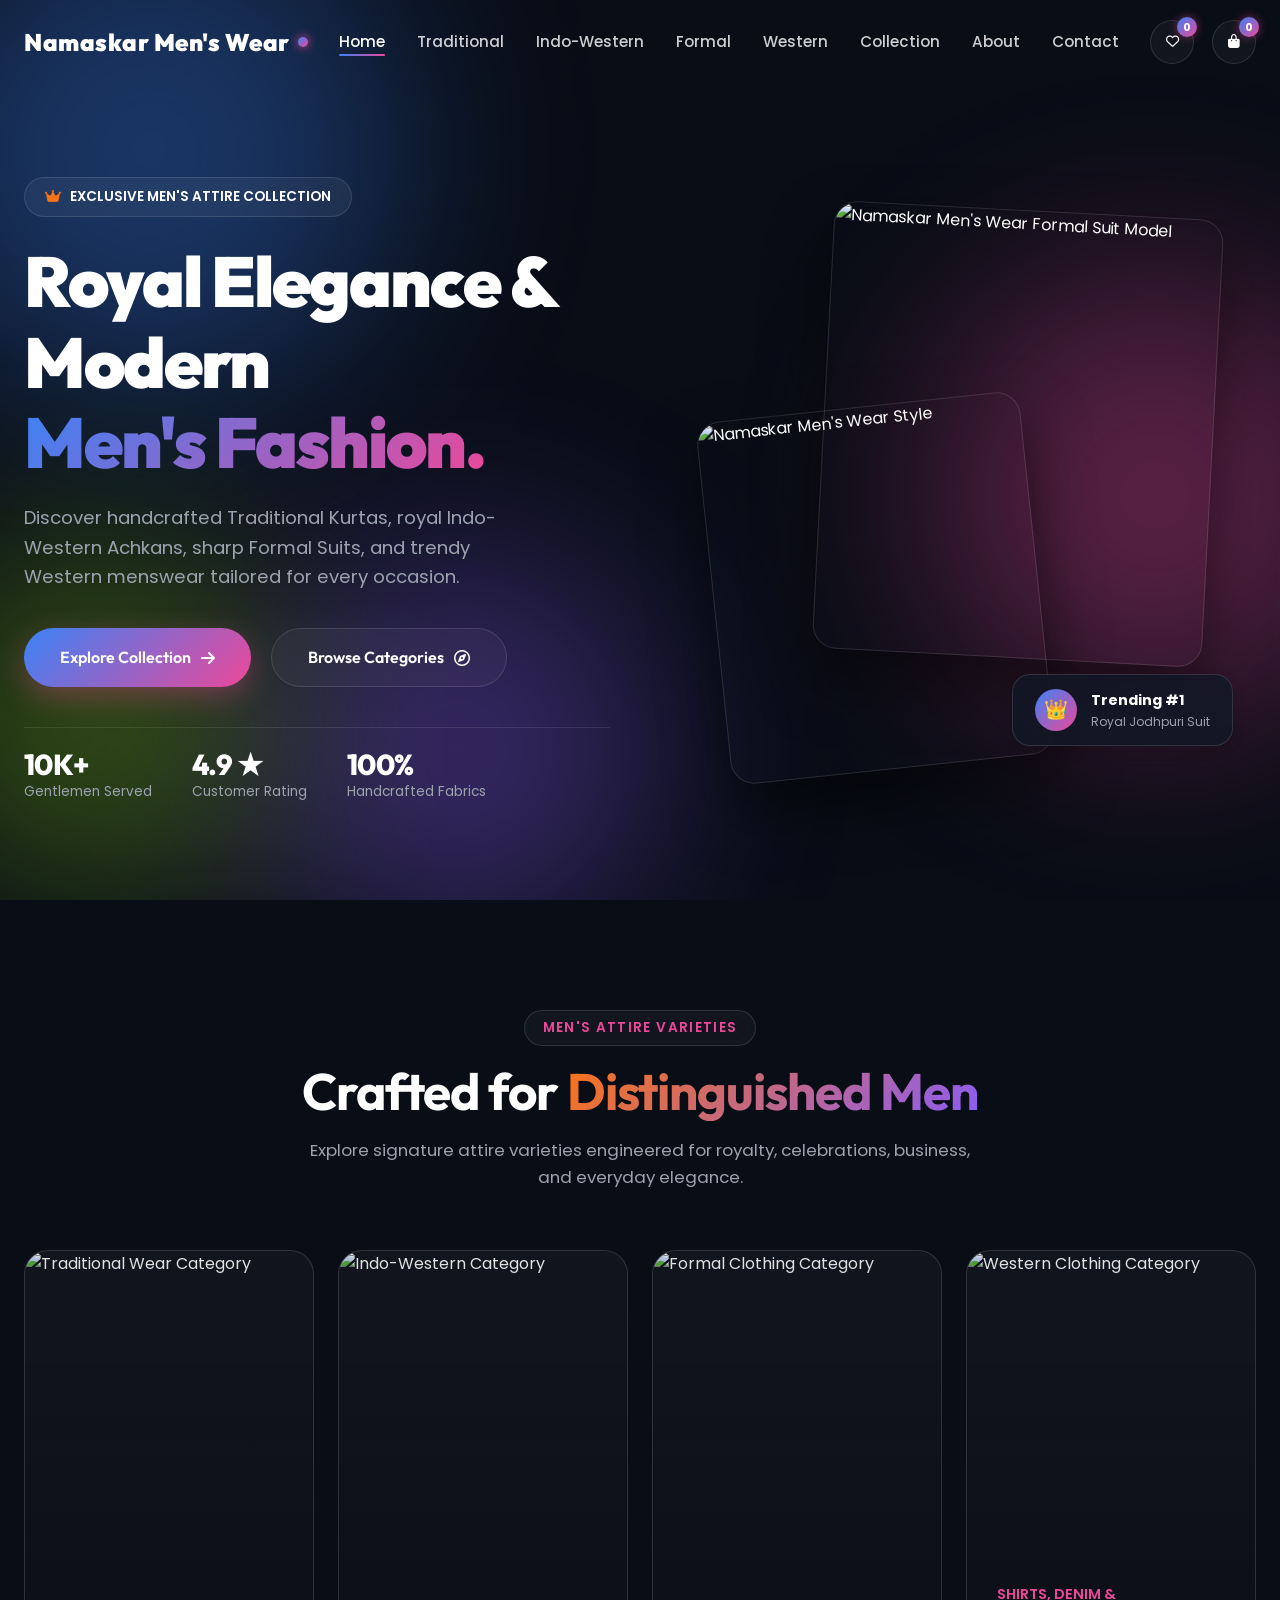
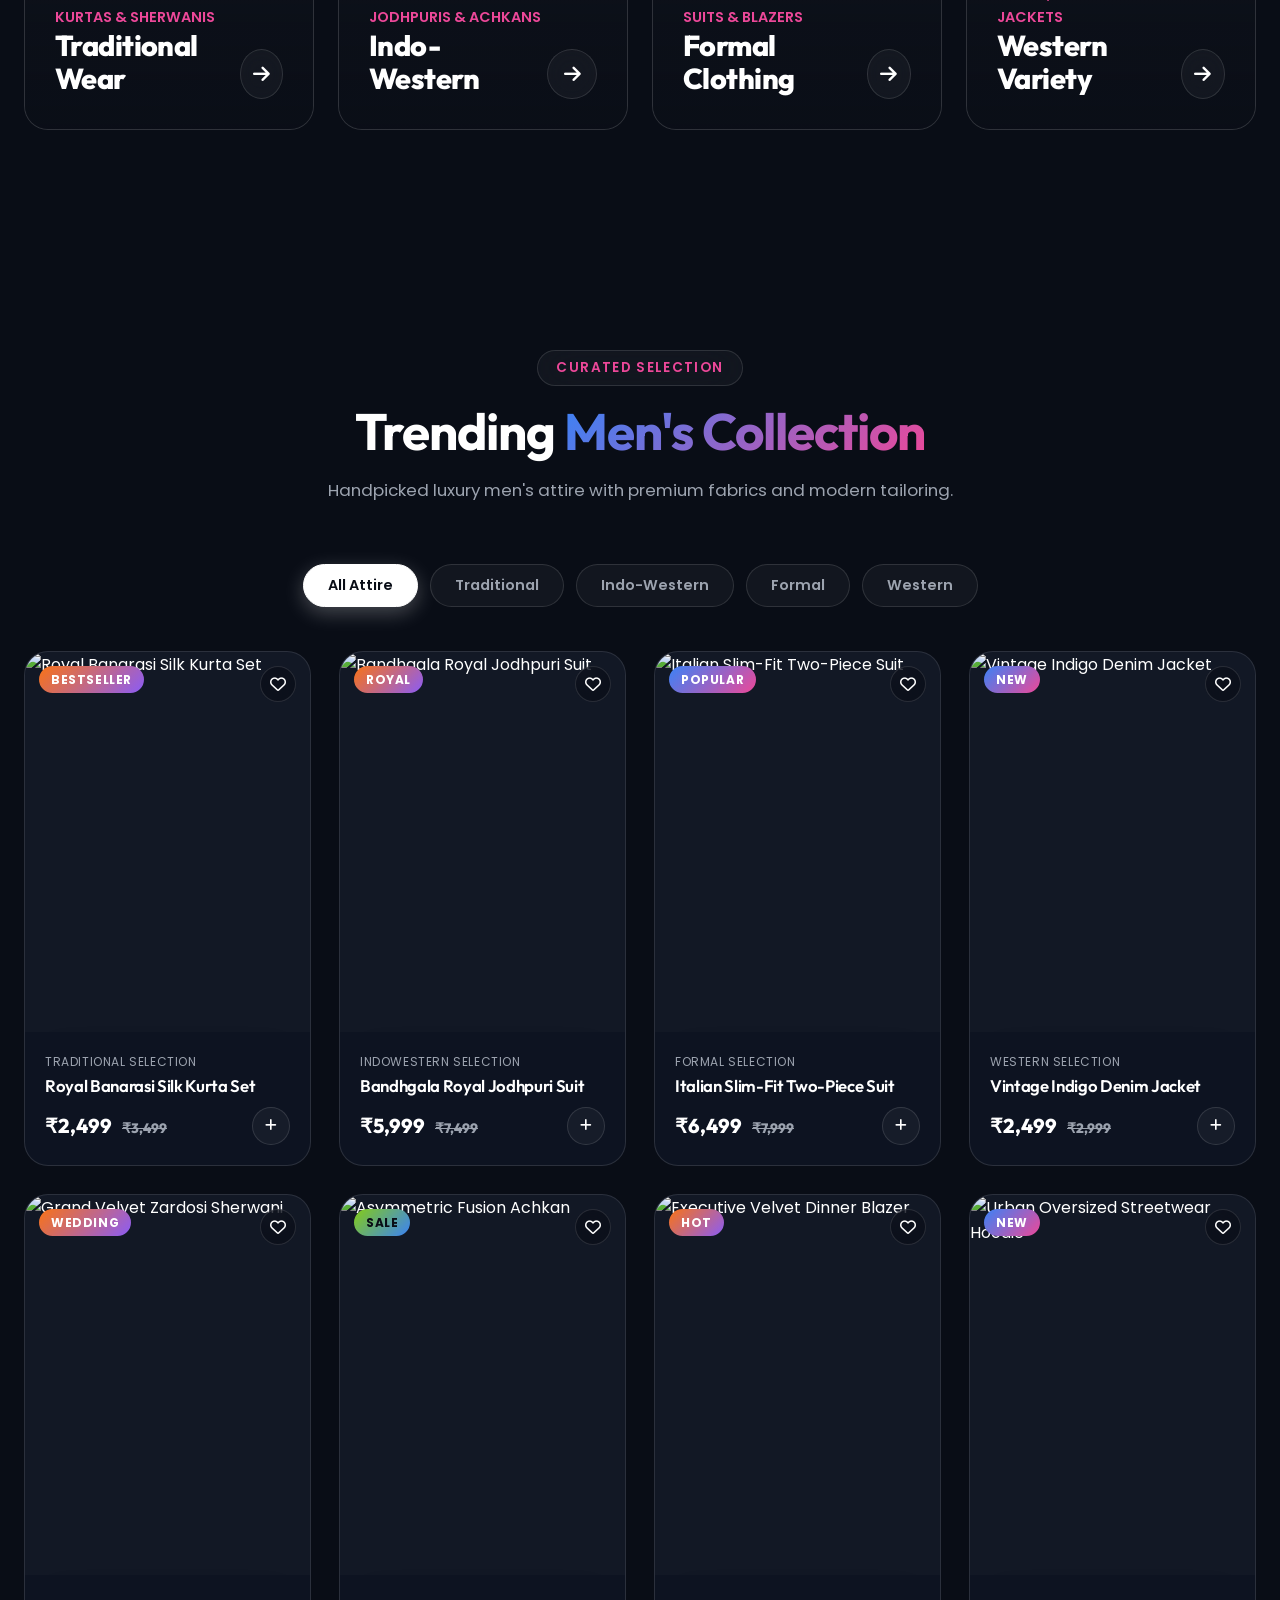
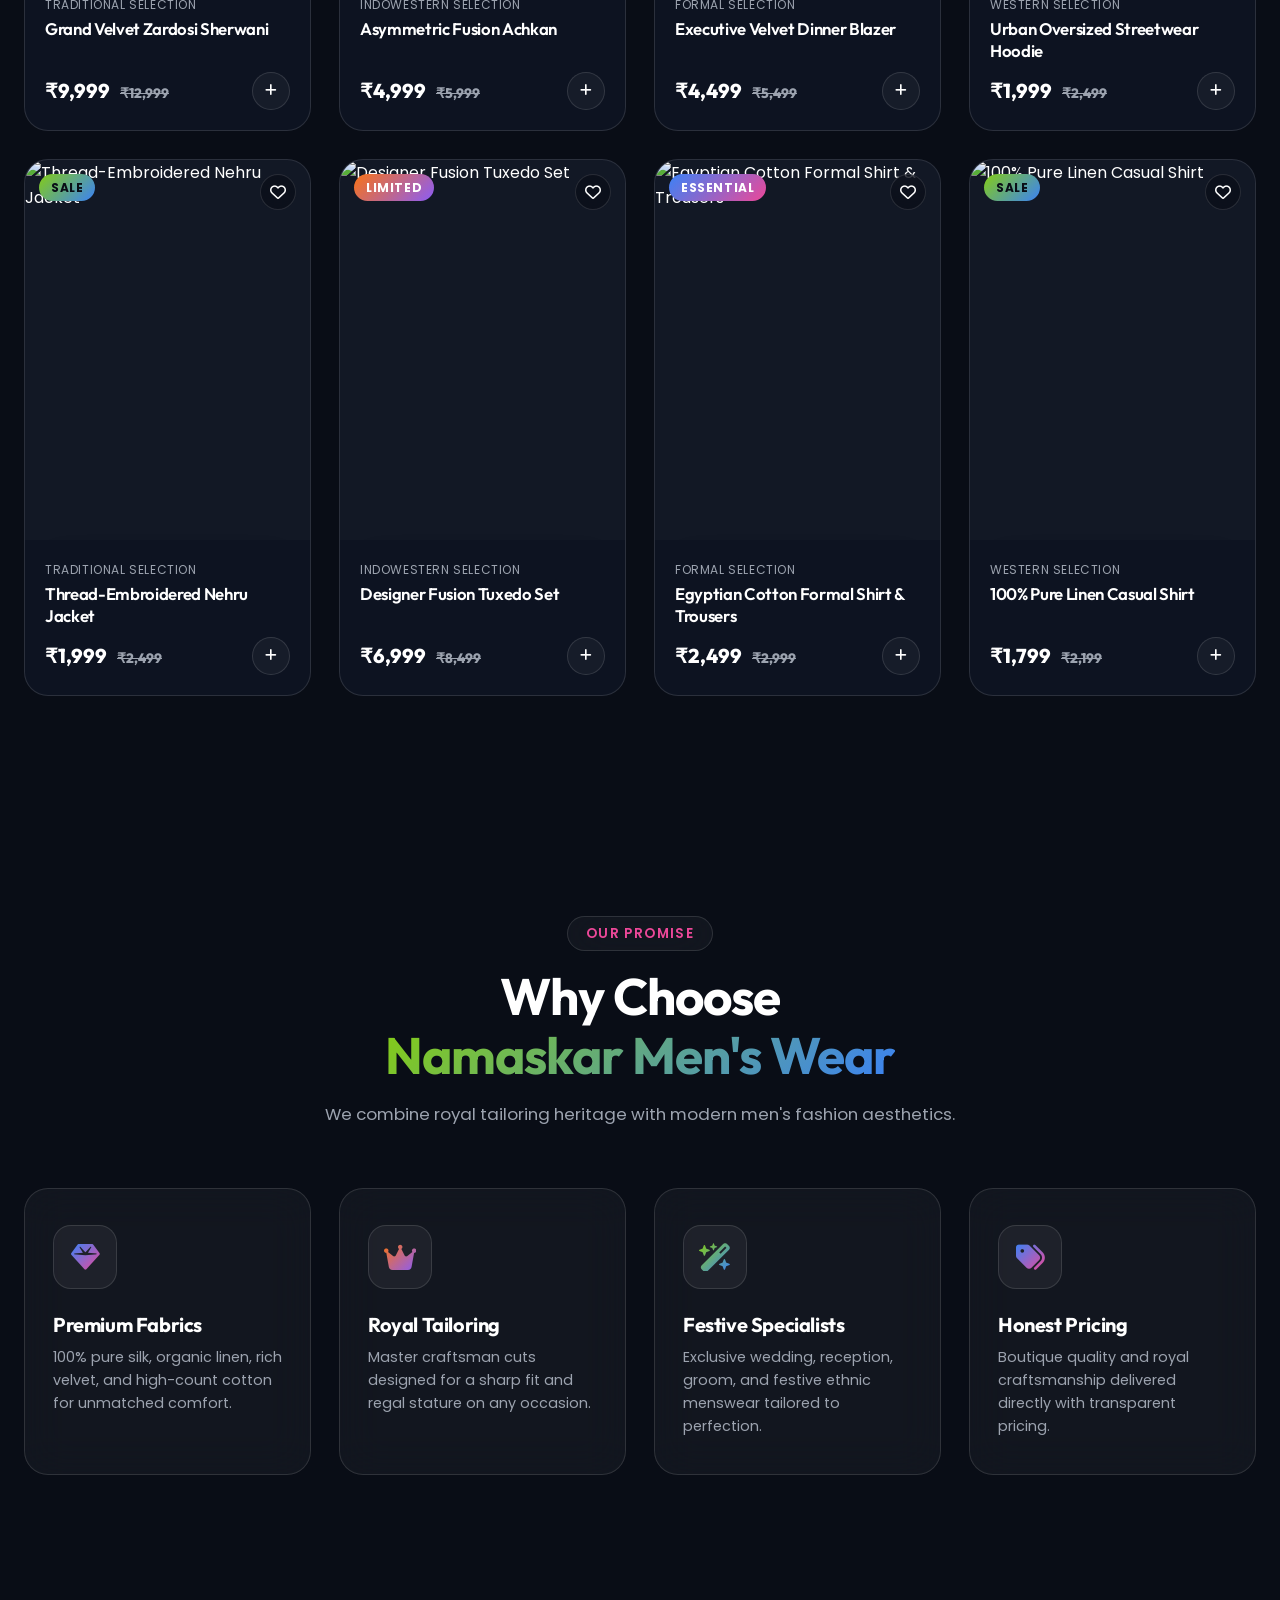
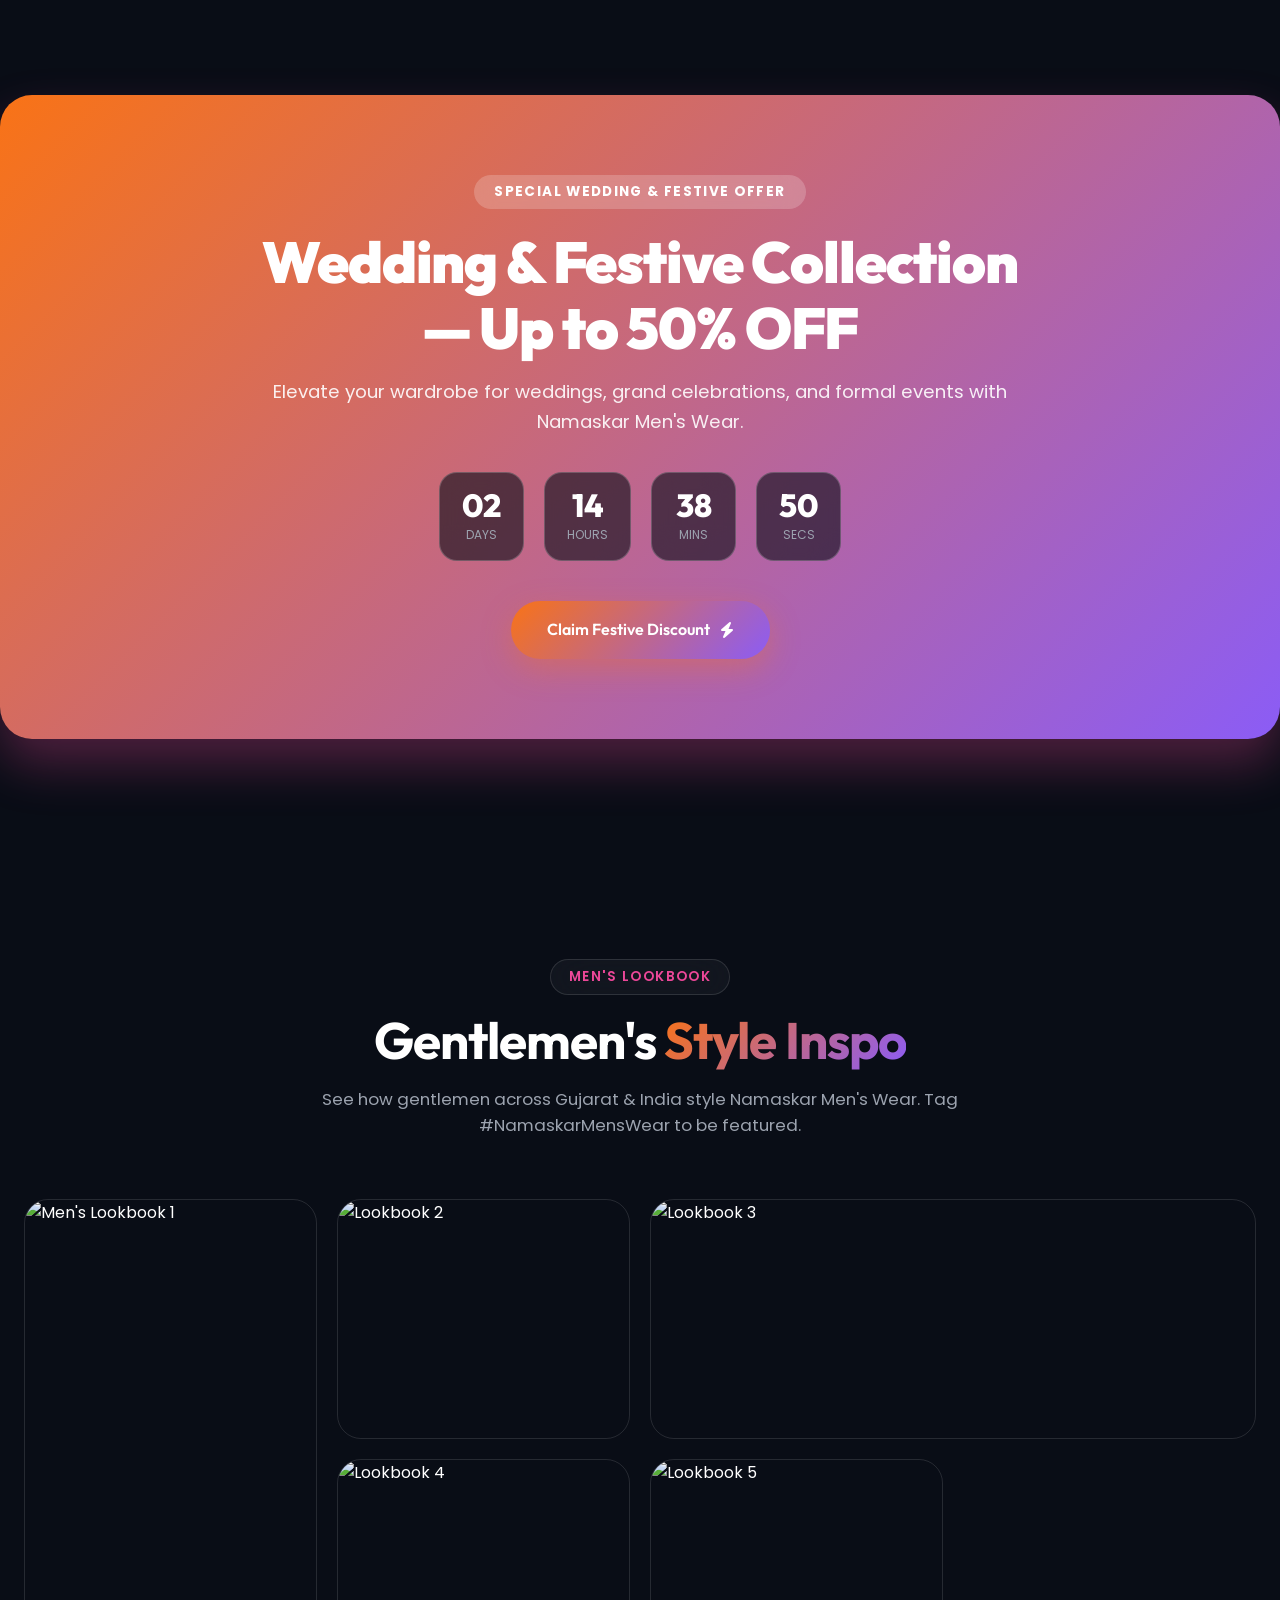
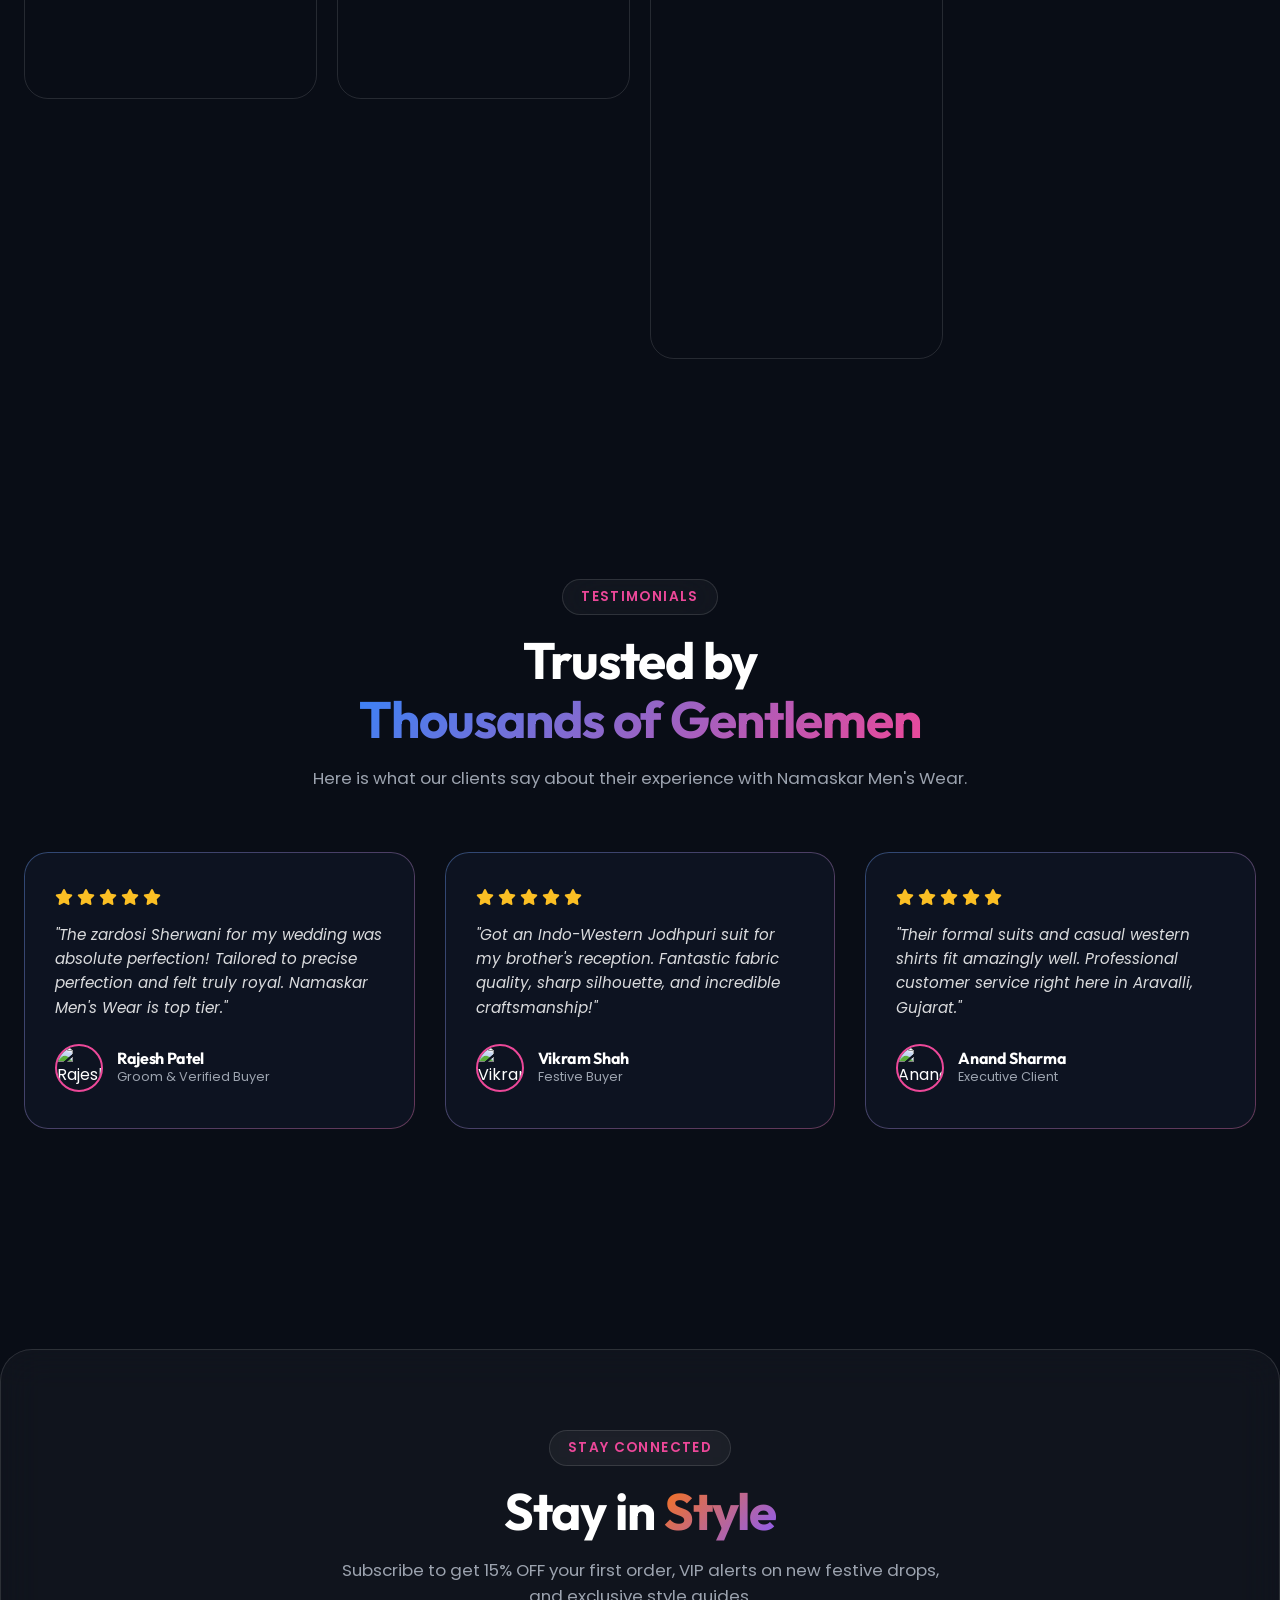
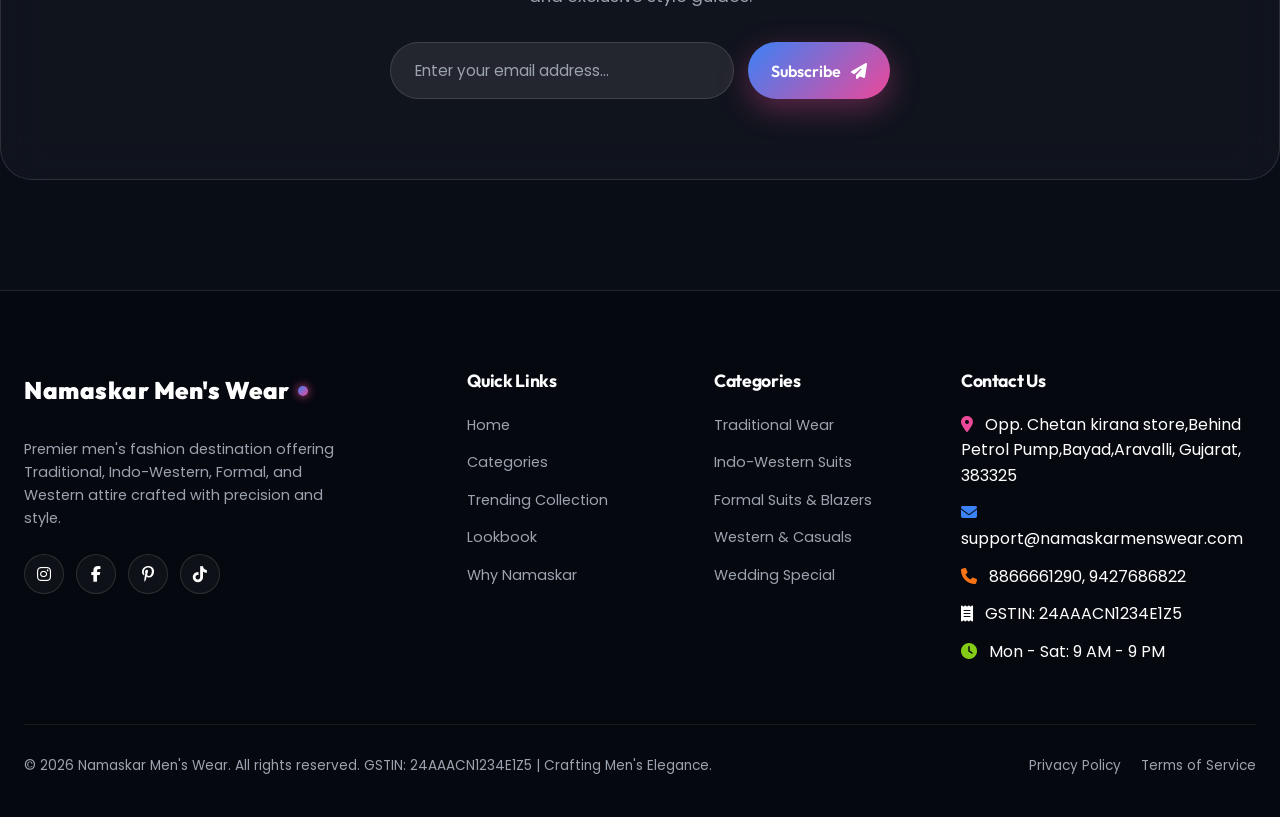
==== commit c18ae690: "Add GST number and replace USD dollar sign with Indian Rupee symbol" ====
--- a/index.html
+++ b/index.html
@@ -531,13 +531,14 @@
             <li><i class="fa-solid fa-location-dot" style="color: var(--pink); margin-right: 8px;"></i> Opp. Chetan kirana store,Behind Petrol Pump,Bayad,Aravalli, Gujarat, 383325</li>
             <li><i class="fa-solid fa-envelope" style="color: var(--blue); margin-right: 8px;"></i> support@namaskarmenswear.com</li>
             <li><i class="fa-solid fa-phone" style="color: var(--orange); margin-right: 8px;"></i> 8866661290, 9427686822</li>
+            <li><i class="fa-solid fa-receipt" style="color: var(--gold); margin-right: 8px;"></i> GSTIN: 24AAACN1234E1Z5</li>
             <li><i class="fa-solid fa-clock" style="color: var(--lime); margin-right: 8px;"></i> Mon - Sat: 9 AM - 9 PM</li>
           </ul>
         </div>
       </div>
 
       <div class="footer-bottom">
-        <p>&copy; 2026 Namaskar Men's Wear. All rights reserved. Crafting Men's Elegance.</p>
+        <p>&copy; 2026 Namaskar Men's Wear. All rights reserved. GSTIN: 24AAACN1234E1Z5 | Crafting Men's Elegance.</p>
         <div style="display: flex; gap: 20px;">
           <a href="#" style="color: var(--muted);">Privacy Policy</a>
           <a href="#" style="color: var(--muted);">Terms of Service</a>
@@ -556,7 +557,7 @@
       <div class="modal-details">
         <span class="product-category" id="modalProductCat">Category</span>
         <h3 id="modalProductName" style="font-size: 1.8rem; margin: 8px 0;">Product Name</h3>
-        <div style="font-family: var(--font-heading); font-size: 1.6rem; font-weight: 800; color: var(--pink);" id="modalProductPrice">$0.00</div>
+        <div style="font-family: var(--font-heading); font-size: 1.6rem; font-weight: 800; color: var(--pink);" id="modalProductPrice">₹0</div>
         <p style="color: var(--muted); margin: 16px 0; font-size: 0.95rem;" id="modalProductDesc">
           Exclusive Namaskar Men's Wear piece crafted with high-grade fabrics and royal tailoring.
         </p>
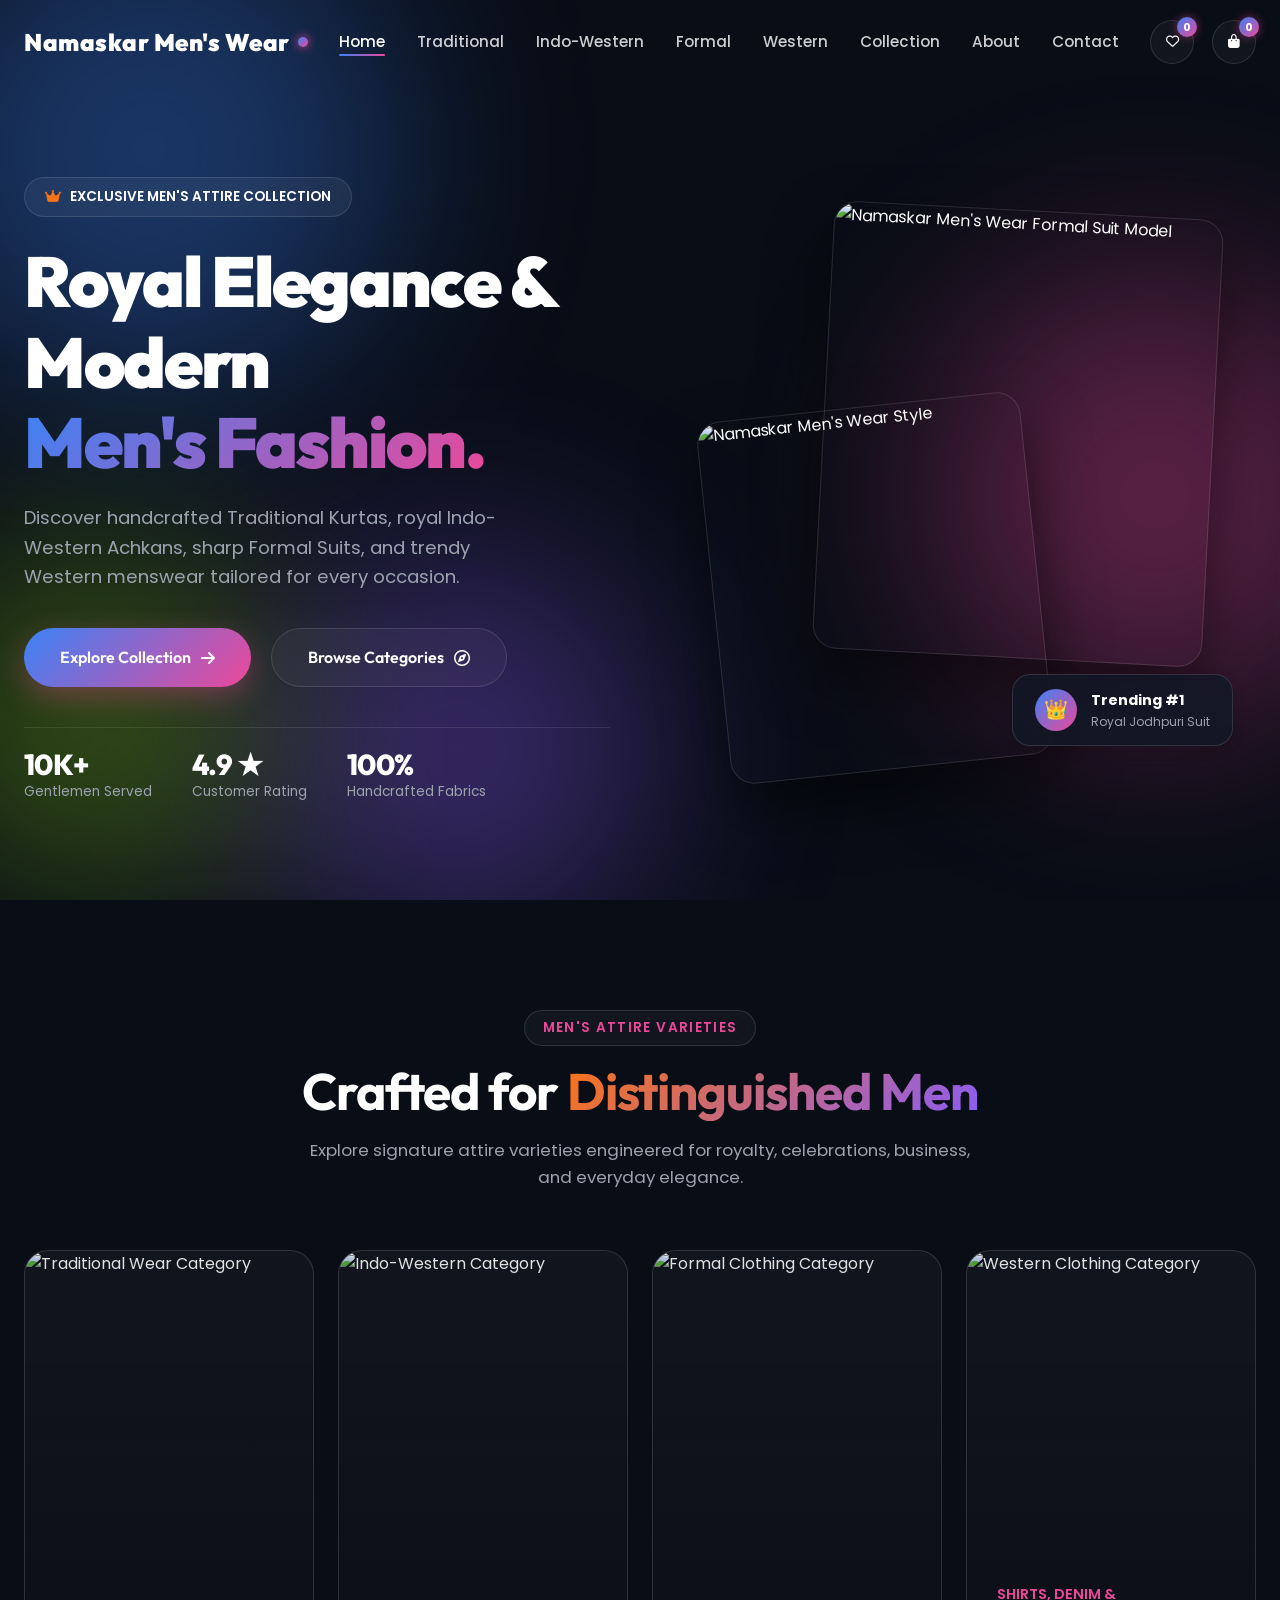
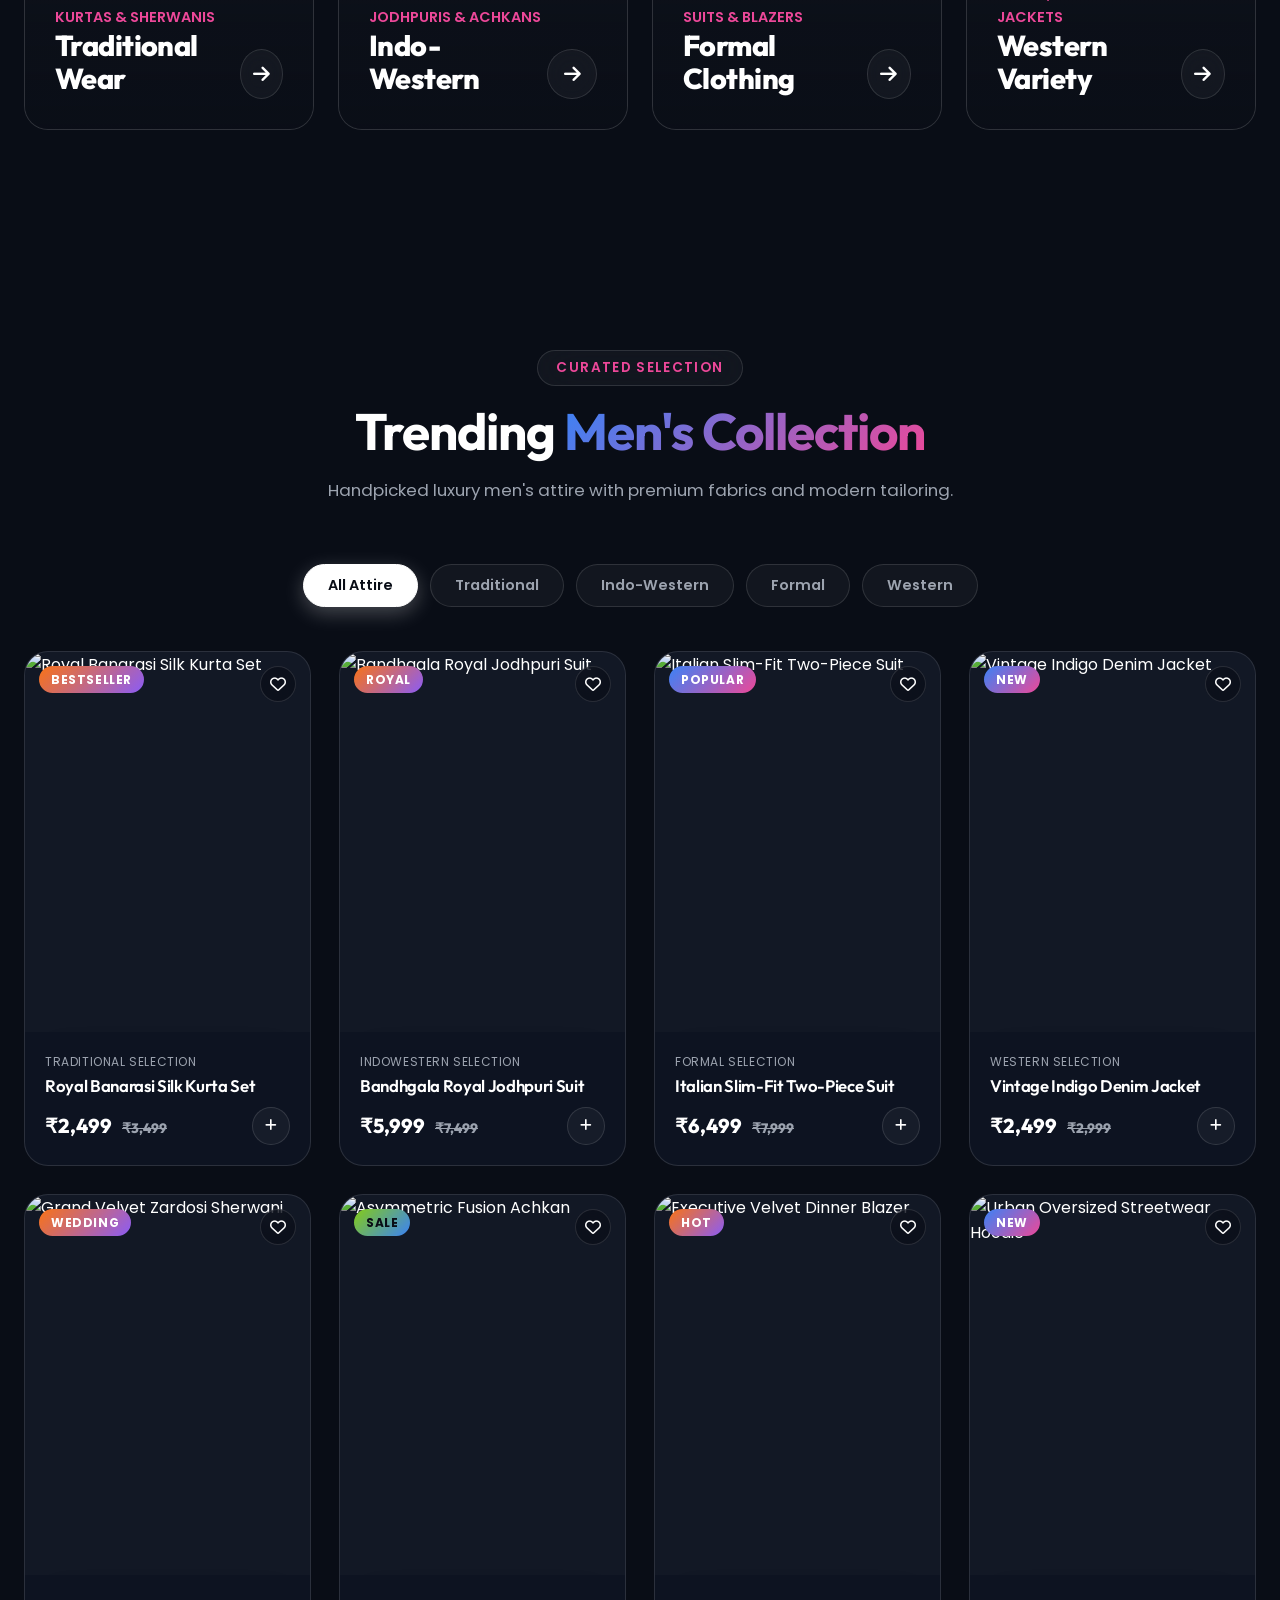
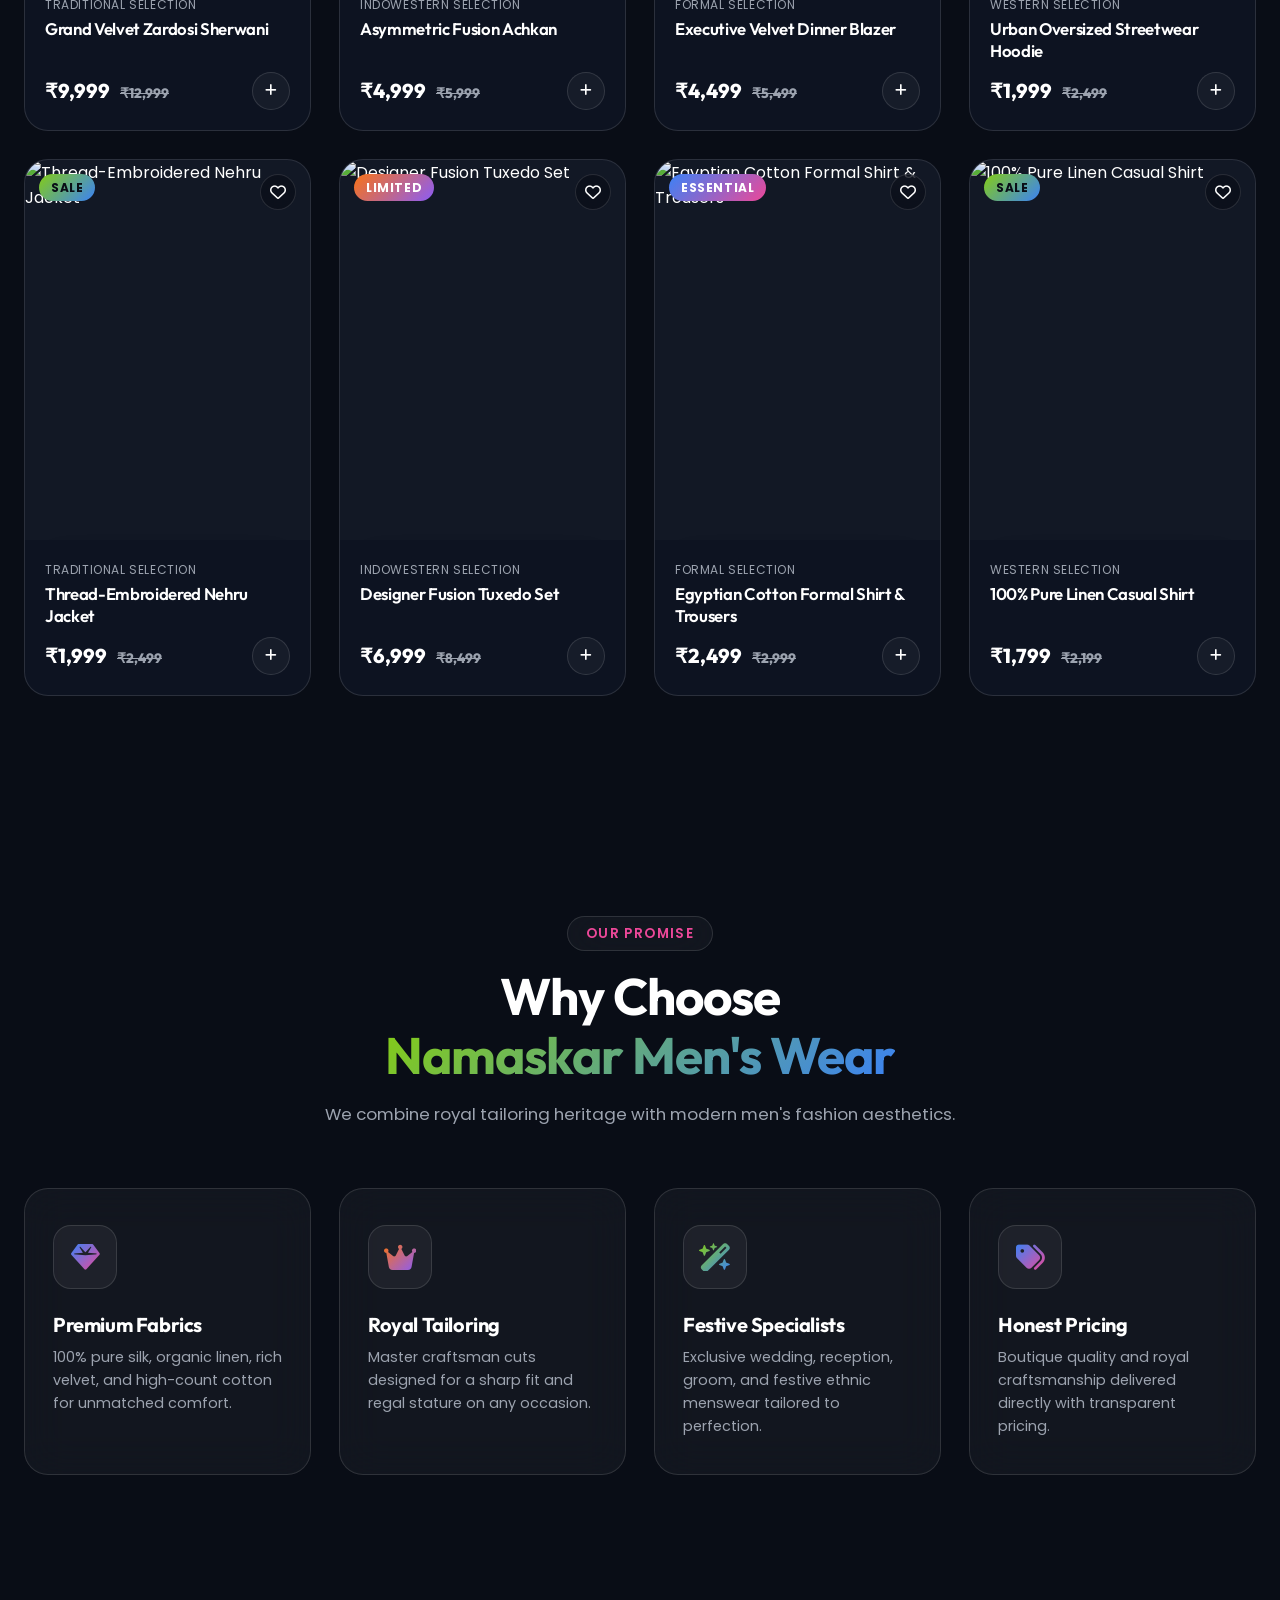
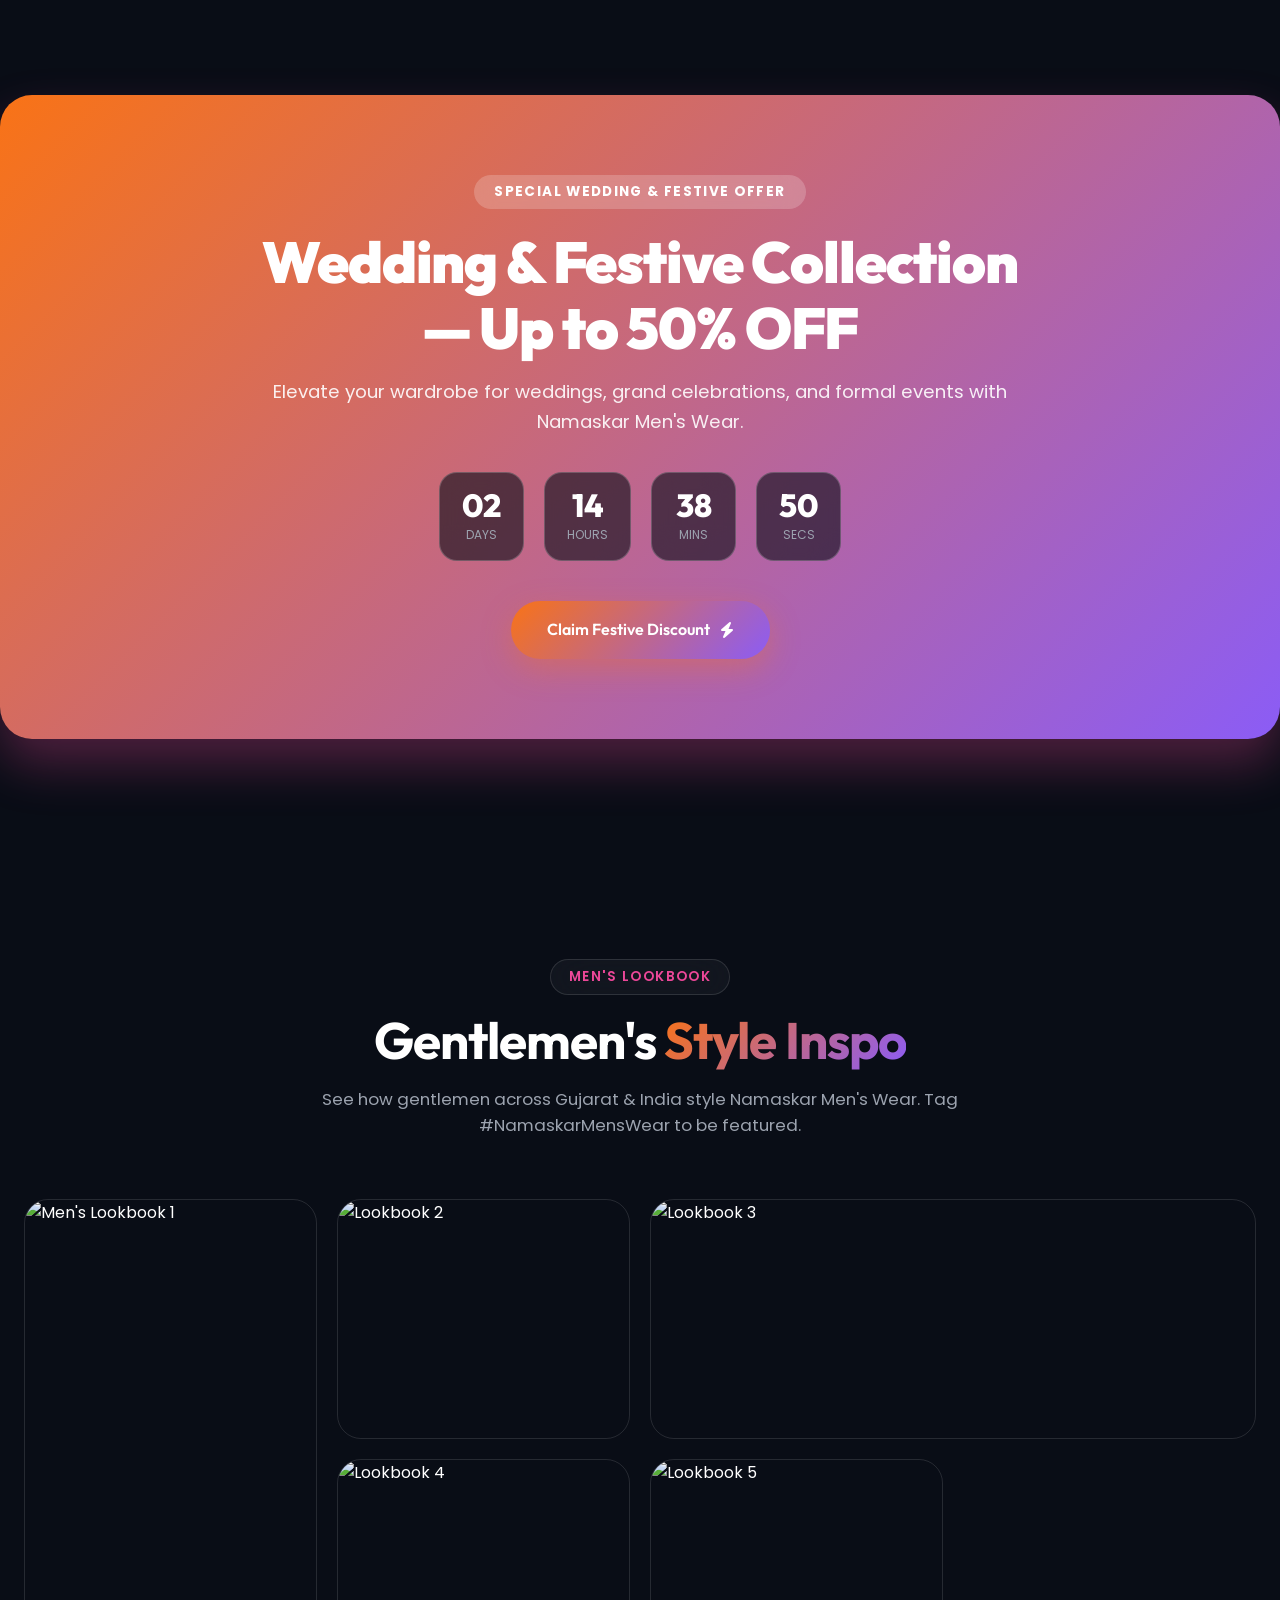
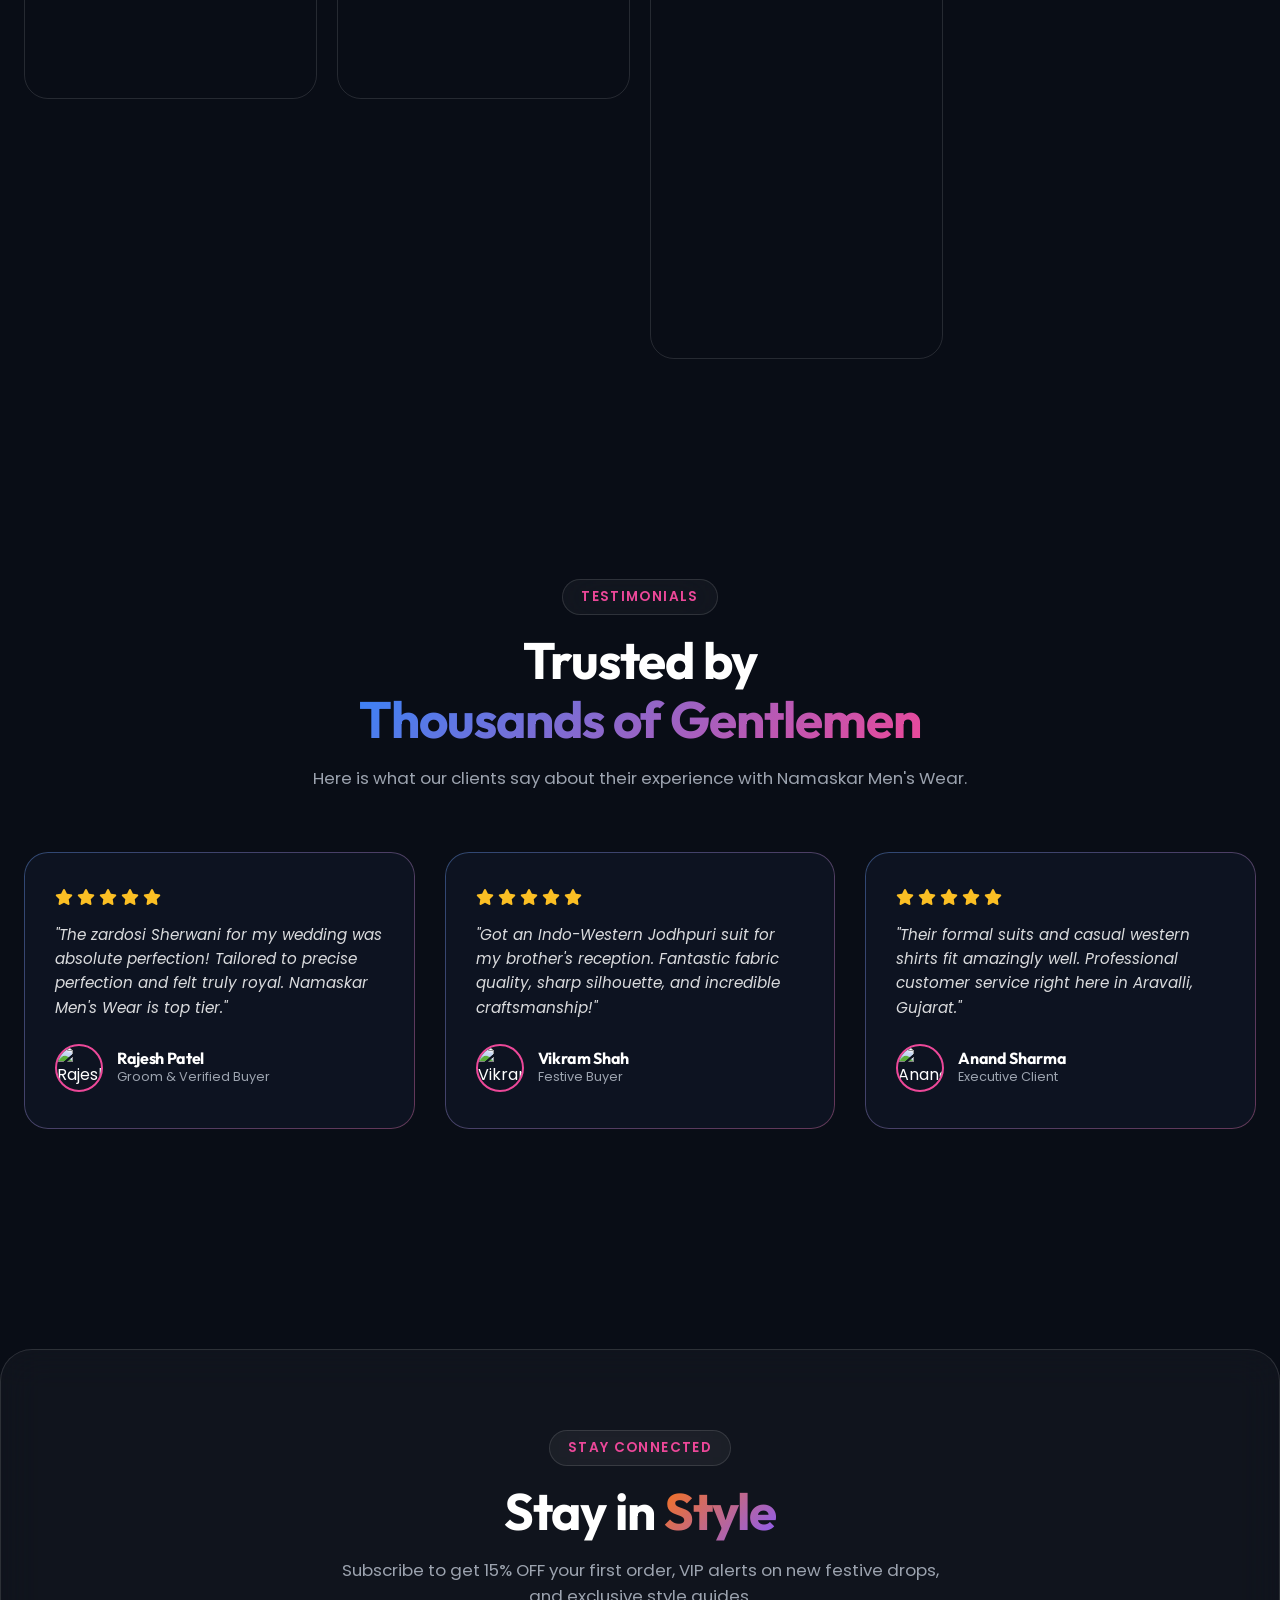
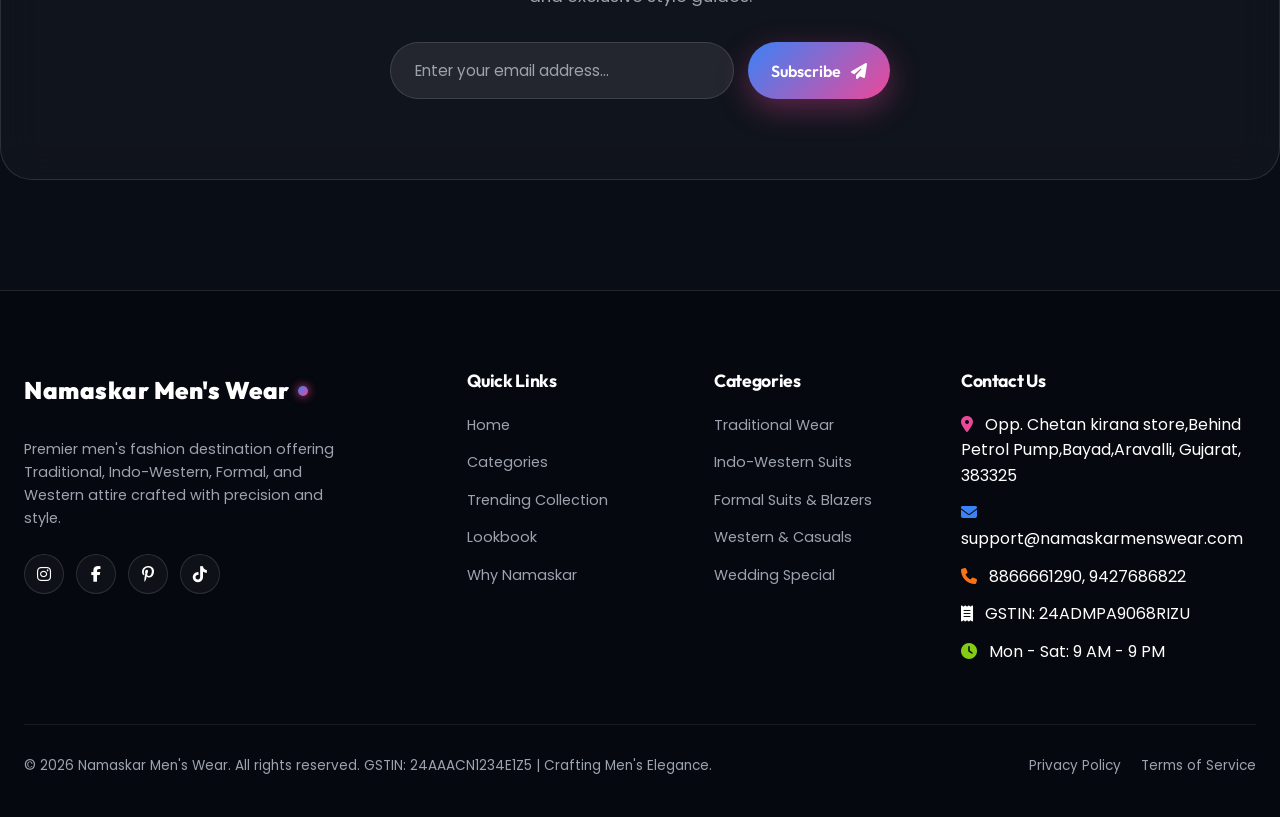
==== commit 4ab932e4: "Update GSTIN in footer links" ====
--- a/index.html
+++ b/index.html
@@ -531,7 +531,7 @@
             <li><i class="fa-solid fa-location-dot" style="color: var(--pink); margin-right: 8px;"></i> Opp. Chetan kirana store,Behind Petrol Pump,Bayad,Aravalli, Gujarat, 383325</li>
             <li><i class="fa-solid fa-envelope" style="color: var(--blue); margin-right: 8px;"></i> support@namaskarmenswear.com</li>
             <li><i class="fa-solid fa-phone" style="color: var(--orange); margin-right: 8px;"></i> 8866661290, 9427686822</li>
-            <li><i class="fa-solid fa-receipt" style="color: var(--gold); margin-right: 8px;"></i> GSTIN: 24AAACN1234E1Z5</li>
+            <li><i class="fa-solid fa-receipt" style="color: var(--gold); margin-right: 8px;"></i> GSTIN: 24ADMPA9068RIZU</li>
             <li><i class="fa-solid fa-clock" style="color: var(--lime); margin-right: 8px;"></i> Mon - Sat: 9 AM - 9 PM</li>
           </ul>
         </div>
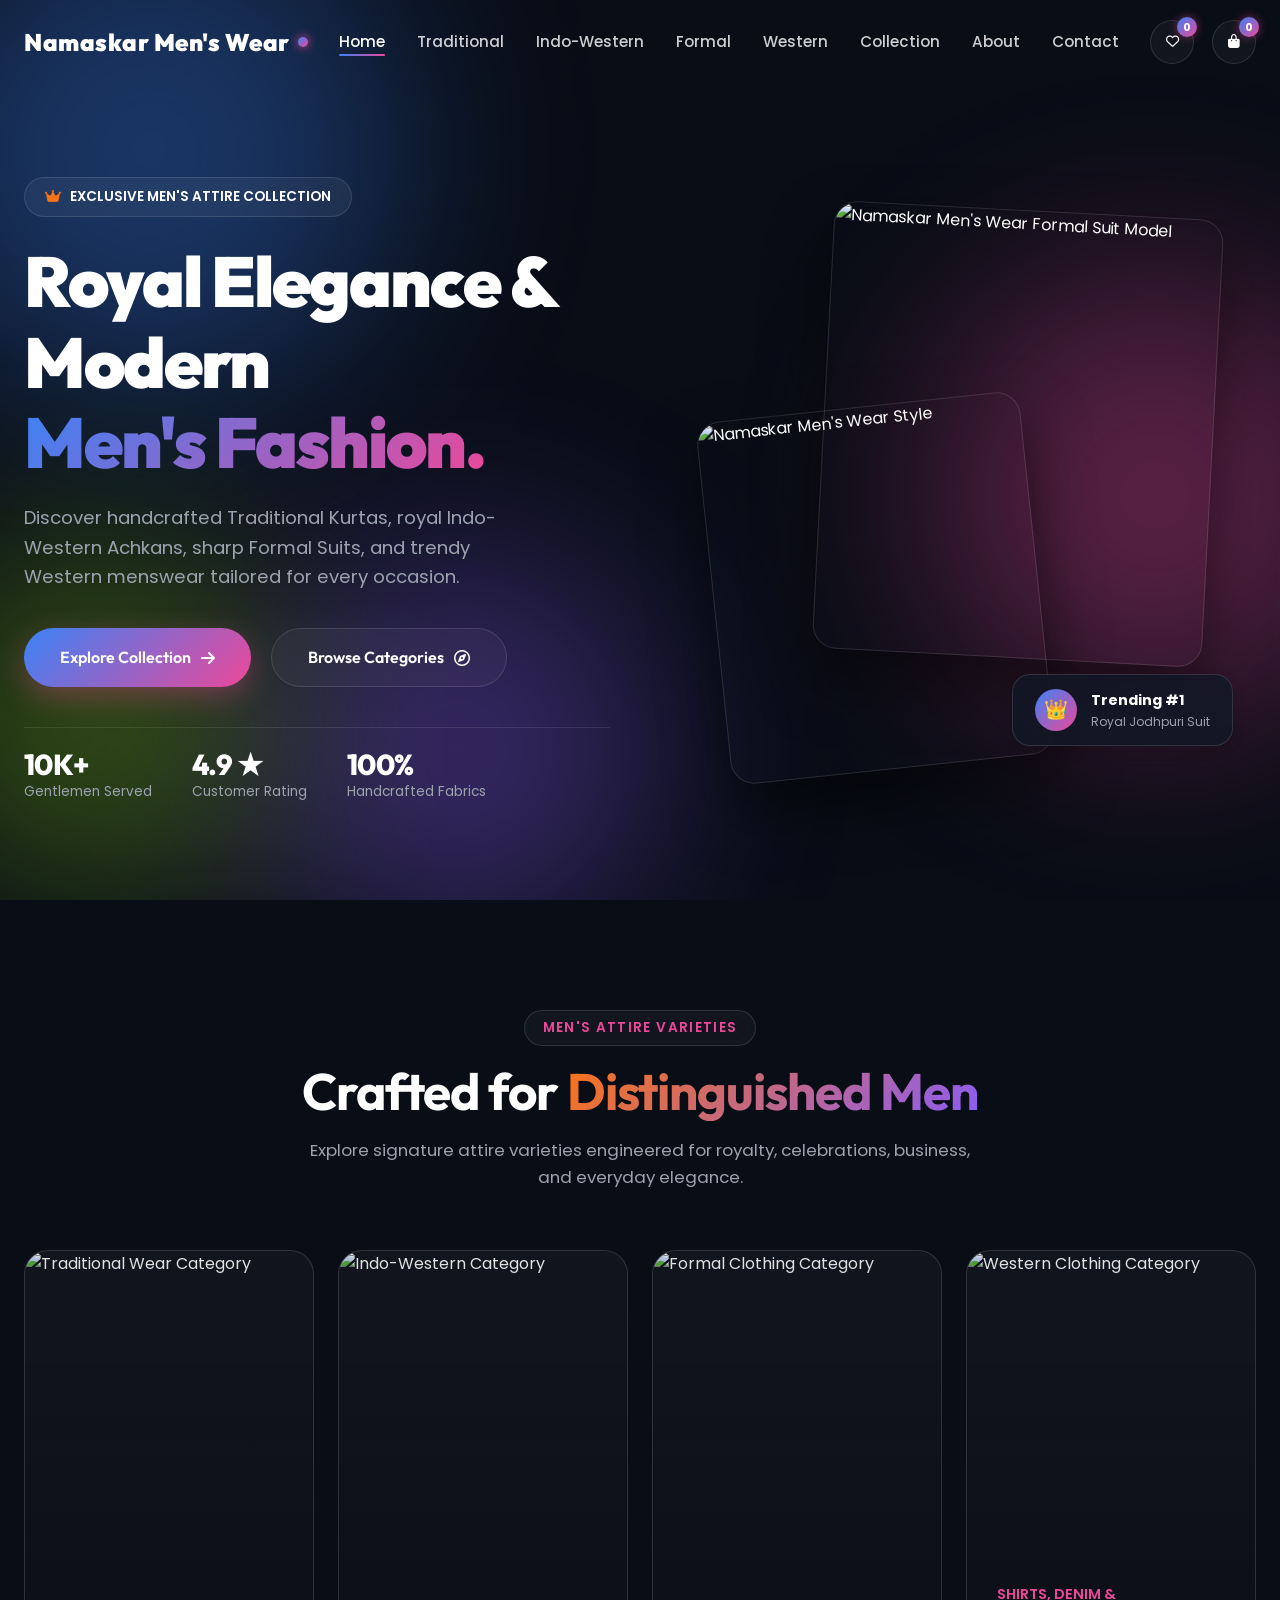
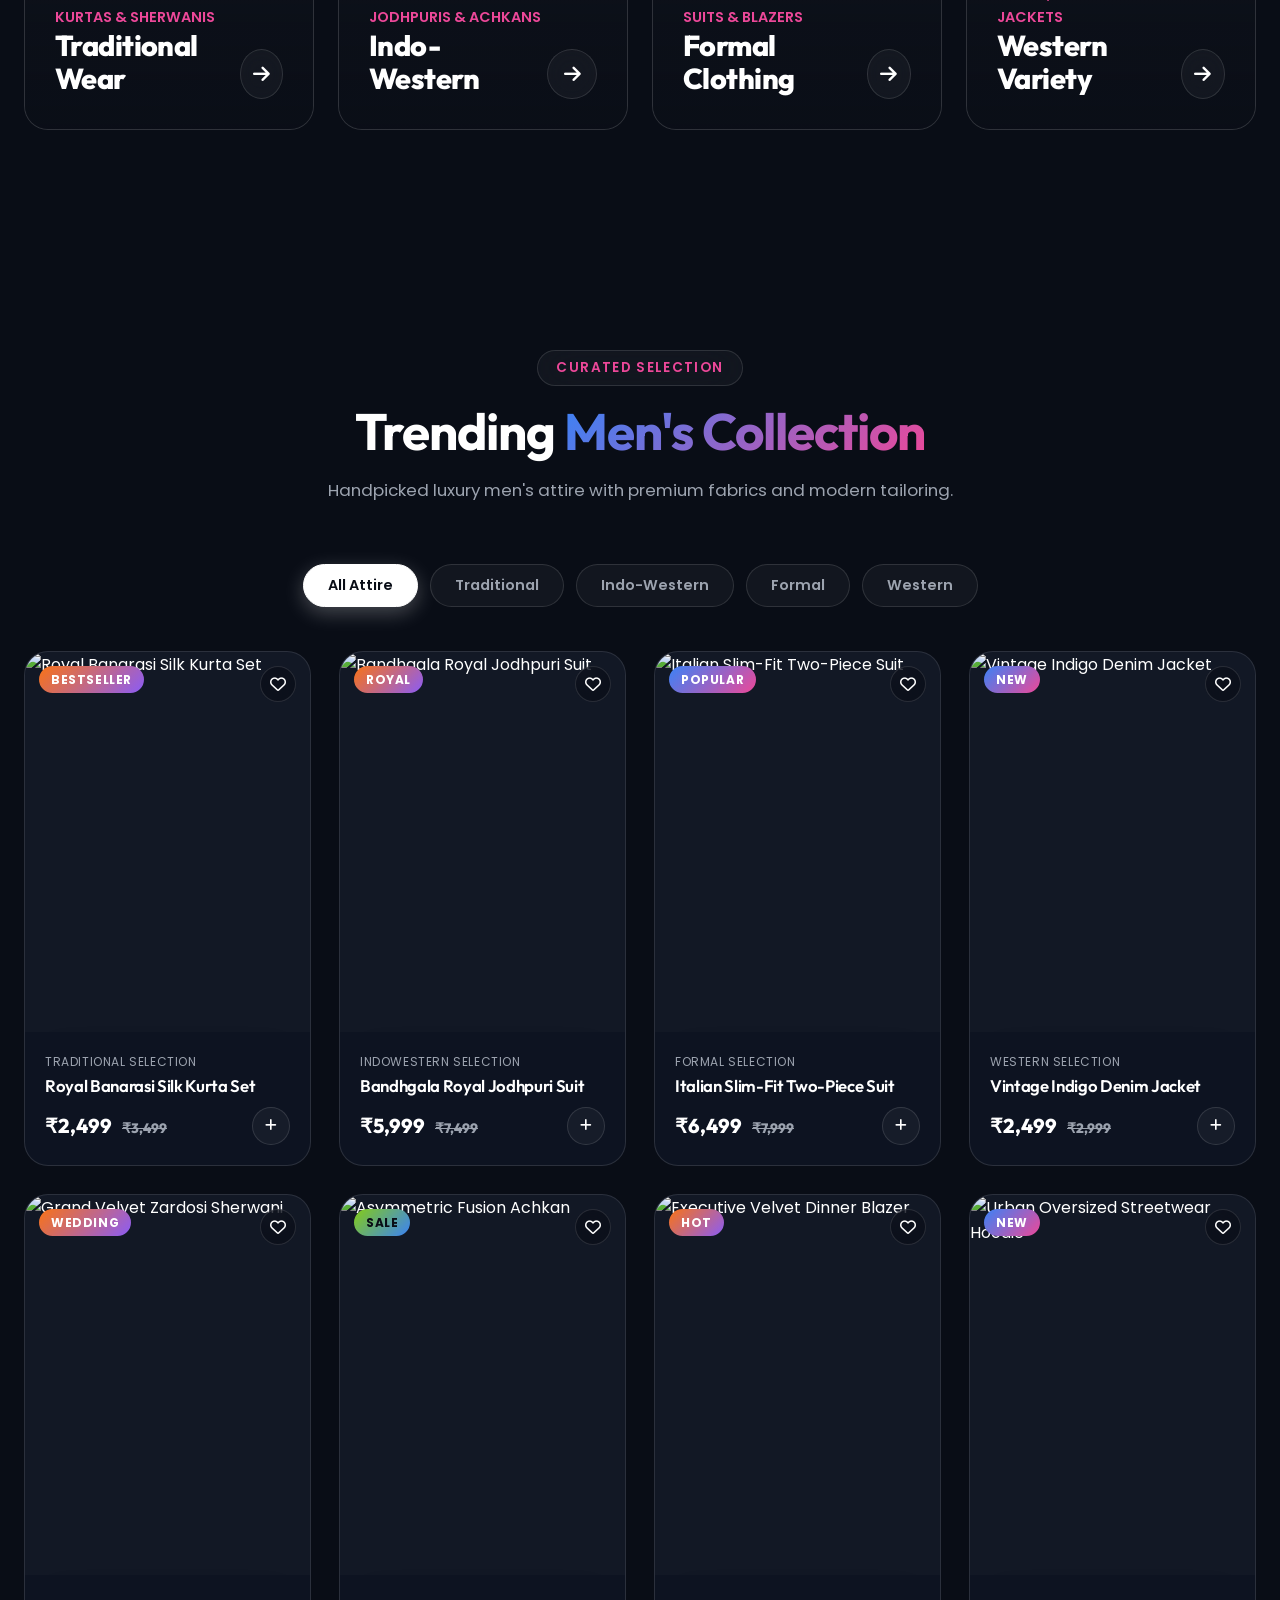
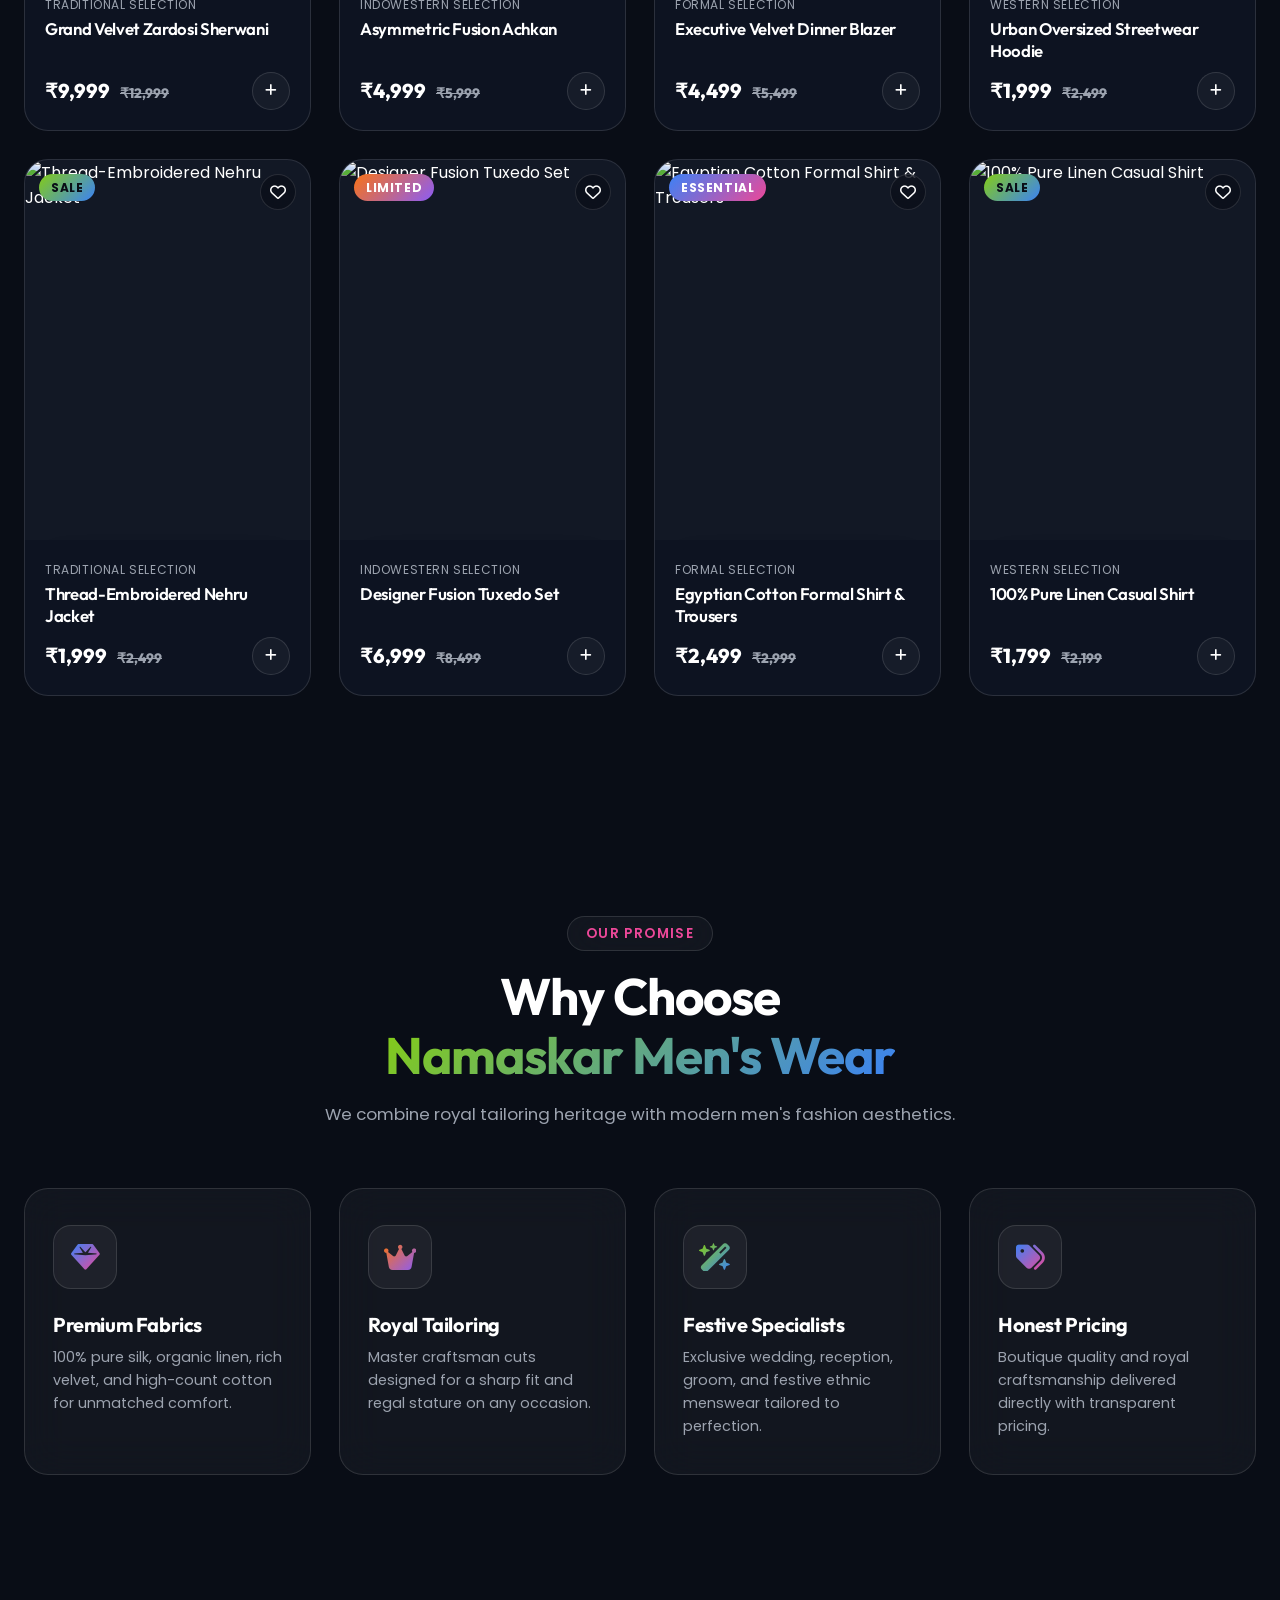
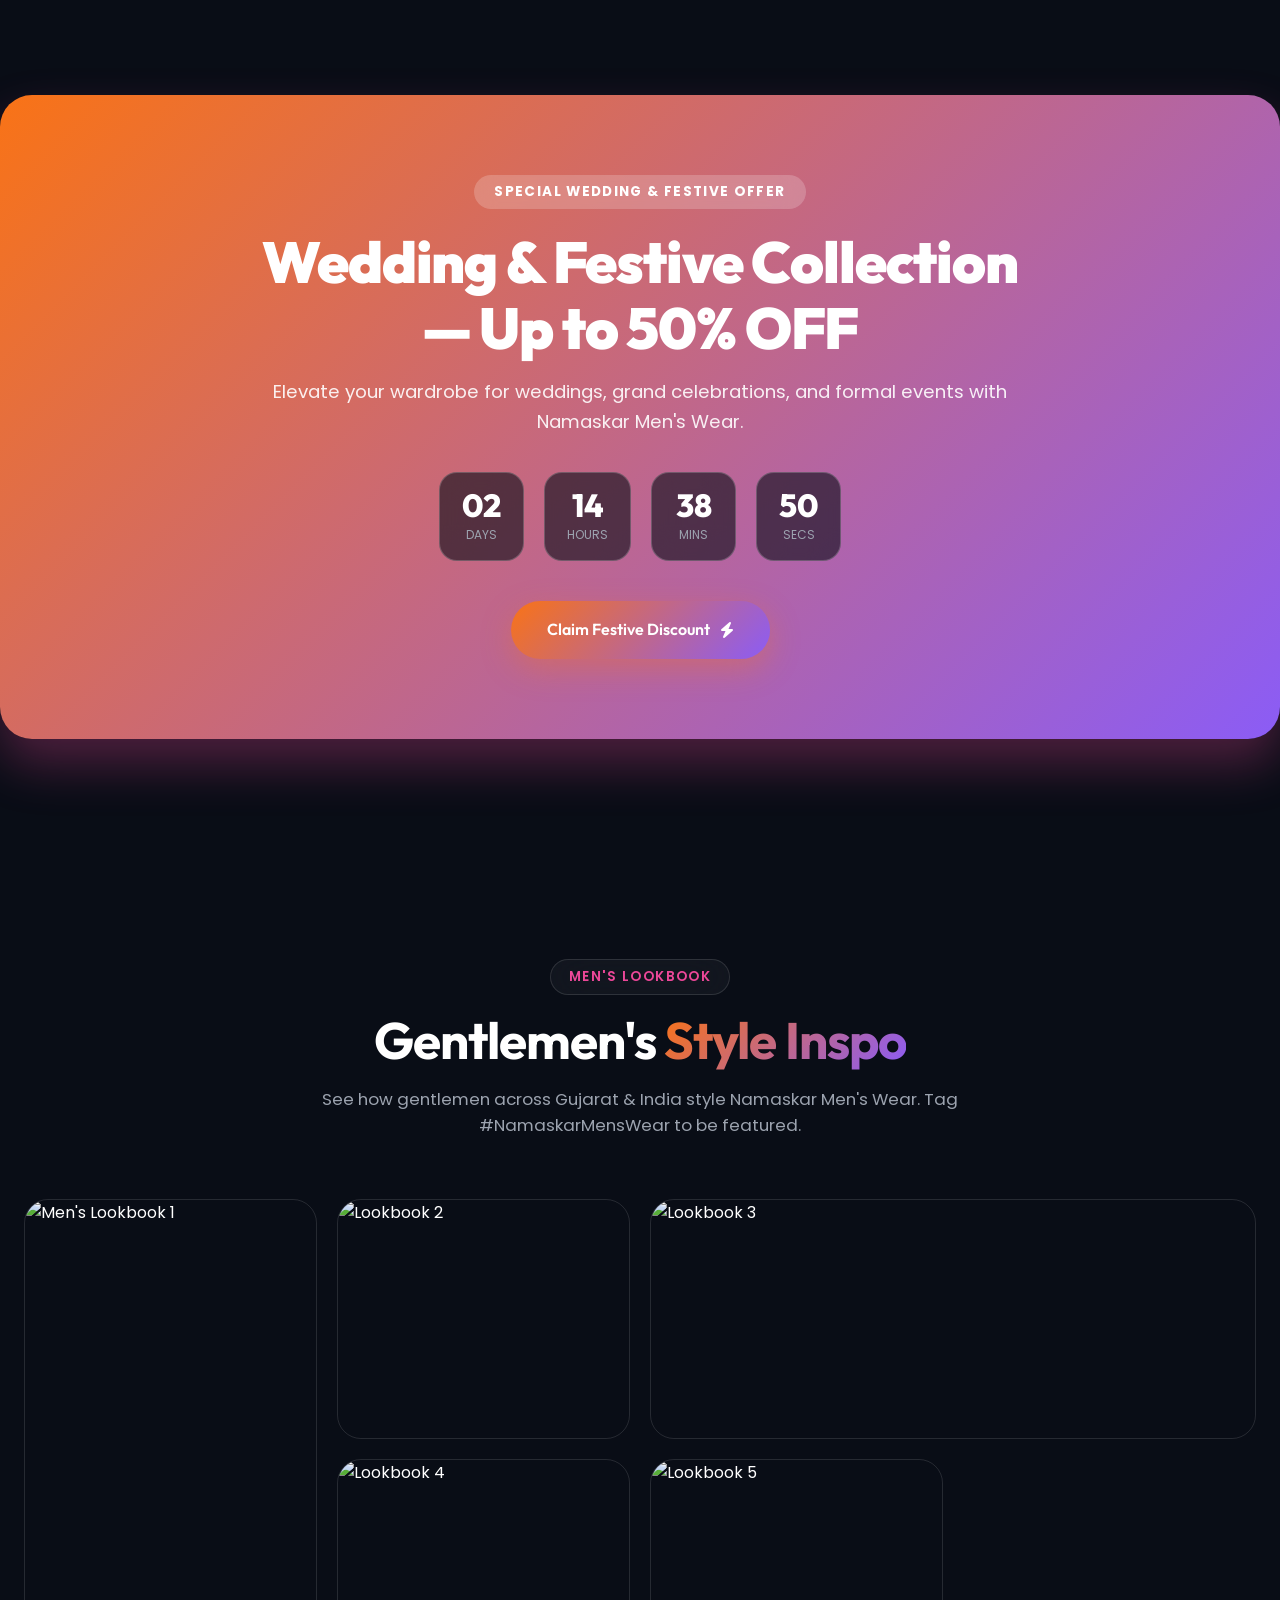
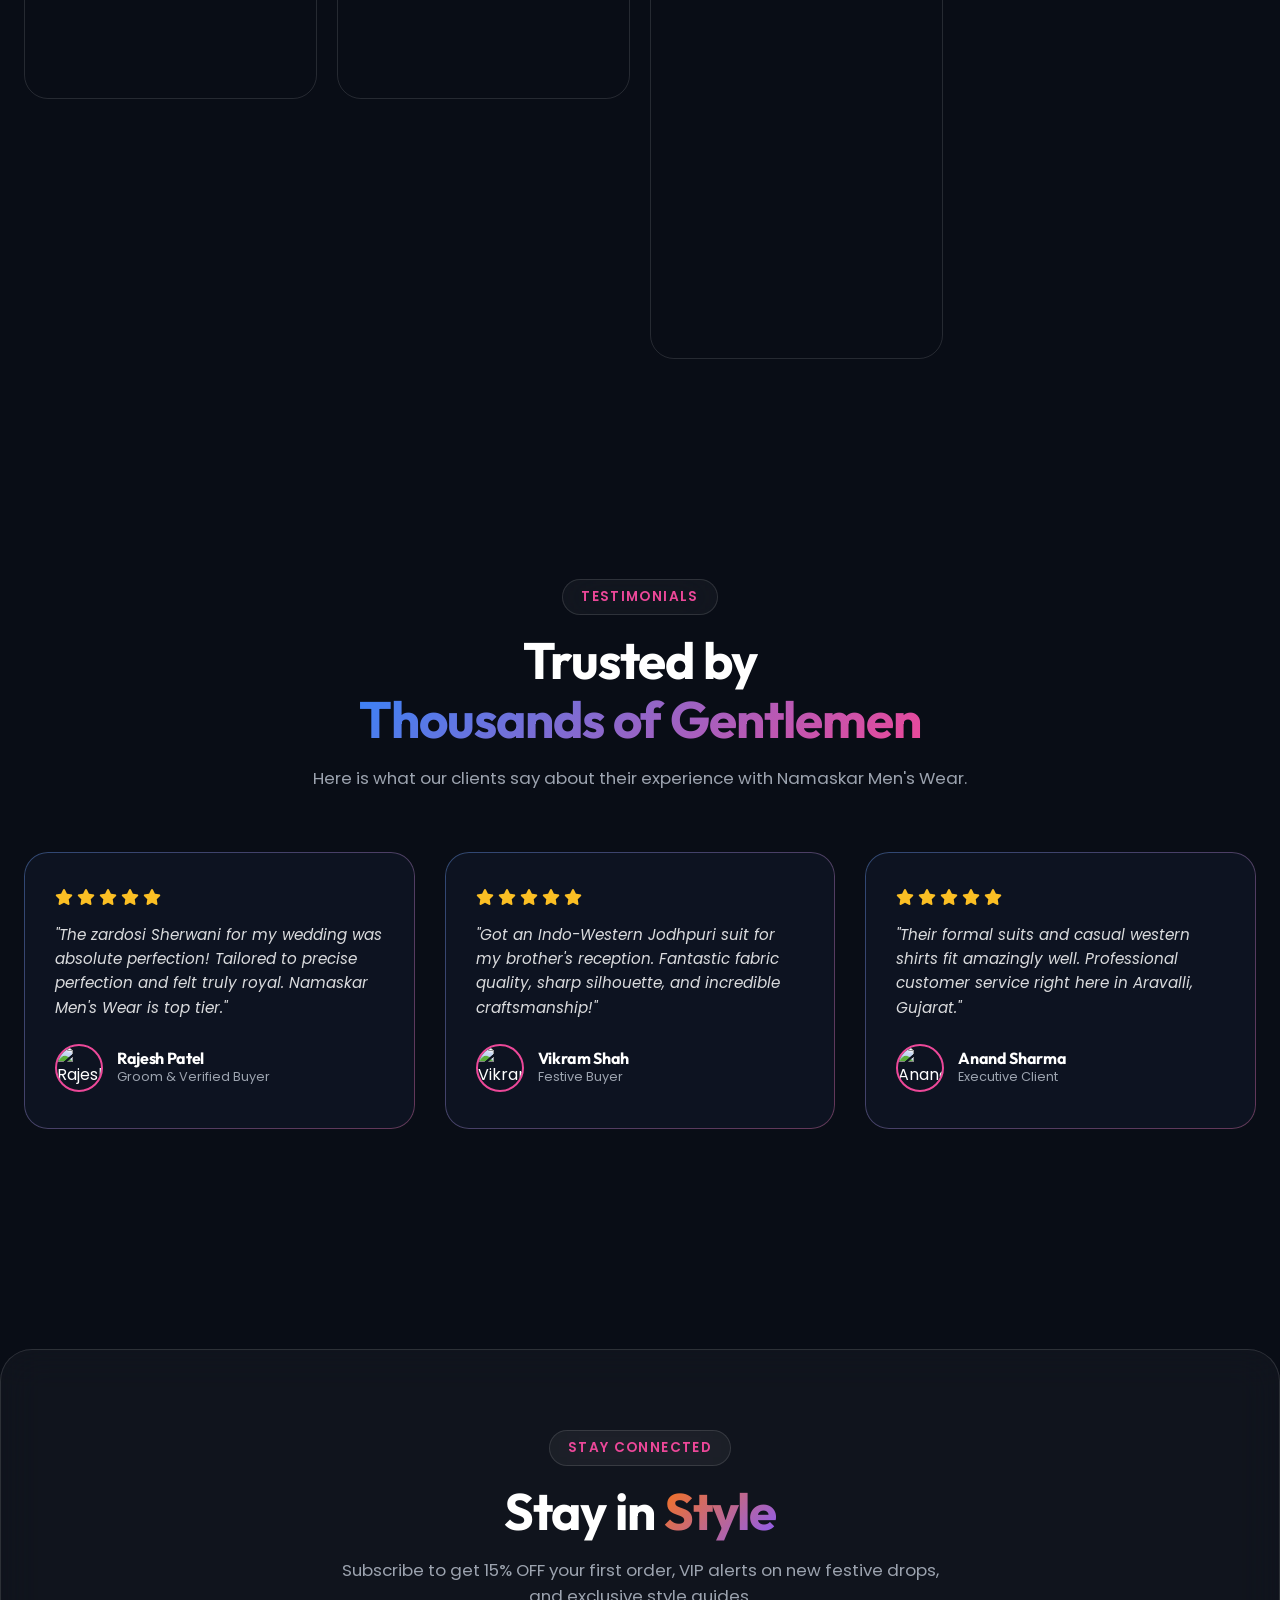
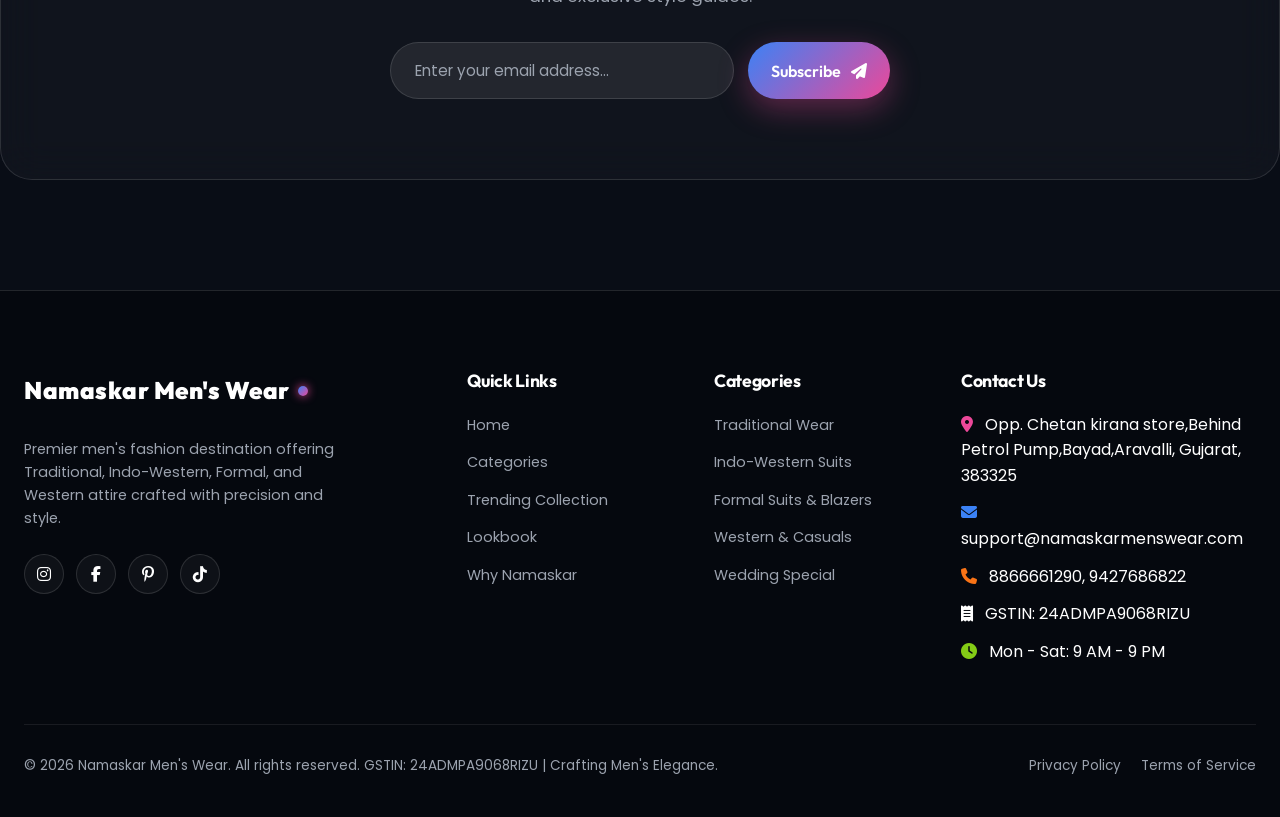
==== commit b62f6828: "Update index.html" ====
--- a/index.html
+++ b/index.html
@@ -1,25 +1,31 @@
 <!DOCTYPE html>
 <html lang="en">
+
 <head>
   <meta charset="UTF-8">
   <meta name="viewport" content="width=device-width, initial-scale=1.0">
-  <meta name="description" content="Namaskar Men's Wear - Exclusive Men's Attire in Aravalli, Gujarat. Discover Traditional Kurtas & Sherwanis, Royal Indo-Western, Formal Suits, and Western Wear.">
+  <meta name="description"
+    content="Namaskar Men's Wear - Exclusive Men's Attire in Aravalli, Gujarat. Discover Traditional Kurtas & Sherwanis, Royal Indo-Western, Formal Suits, and Western Wear.">
   <title>Namaskar Men's Wear | Premium Men's Attire & Fashion</title>
-  
+
   <!-- Favicon -->
-  <link rel="icon" href="data:image/svg+xml,<svg xmlns=%22http://www.w3.org/2000/svg%22 viewBox=%220 0 100 100%22><text y=%22.9em%22 font-size=%2290%22>👑</text></svg>">
+  <link rel="icon"
+    href="data:image/svg+xml,<svg xmlns=%22http://www.w3.org/2000/svg%22 viewBox=%220 0 100 100%22><text y=%22.9em%22 font-size=%2290%22>👑</text></svg>">
 
   <!-- Google Fonts -->
   <link rel="preconnect" href="https://fonts.googleapis.com">
   <link rel="preconnect" href="https://fonts.gstatic.com" crossorigin>
-  <link href="https://fonts.googleapis.com/css2?family=Outfit:wght@300;400;500;600;700;800;900&family=Poppins:wght@300;400;500;600;700&display=swap" rel="stylesheet">
-  
+  <link
+    href="https://fonts.googleapis.com/css2?family=Outfit:wght@300;400;500;600;700;800;900&family=Poppins:wght@300;400;500;600;700&display=swap"
+    rel="stylesheet">
+
   <!-- FontAwesome Icons -->
   <link rel="stylesheet" href="https://cdnjs.cloudflare.com/ajax/libs/font-awesome/6.5.1/css/all.min.css">
-  
+
   <!-- Custom Stylesheet -->
   <link rel="stylesheet" href="style.css">
 </head>
+
 <body>
 
   <!-- Floating Background Gradient Blobs -->
@@ -59,7 +65,8 @@
           <i class="fa-solid fa-bag-shopping"></i>
           <span class="icon-badge" id="cartCount">0</span>
         </button>
-        <div class="mobile-toggle" id="mobileToggle" aria-label="Toggle Mobile Menu" role="button" aria-expanded="false">
+        <div class="mobile-toggle" id="mobileToggle" aria-label="Toggle Mobile Menu" role="button"
+          aria-expanded="false">
           <span></span>
           <span></span>
           <span></span>
@@ -97,7 +104,8 @@
           Royal Elegance & Modern <span class="gradient-text">Men's Fashion.</span>
         </h1>
         <p class="hero-subtitle">
-          Discover handcrafted Traditional Kurtas, royal Indo-Western Achkans, sharp Formal Suits, and trendy Western menswear tailored for every occasion.
+          Discover handcrafted Traditional Kurtas, royal Indo-Western Achkans, sharp Formal Suits, and trendy Western
+          menswear tailored for every occasion.
         </p>
         <div class="hero-buttons">
           <a href="#collection" class="btn btn-primary">
@@ -128,10 +136,12 @@
       <div class="hero-visual fade-up" style="transition-delay: 0.2s;">
         <div class="hero-collage-wrap">
           <div class="hero-card-main tilt-card">
-            <img src="https://images.unsplash.com/photo-1507679799987-c73779587ccf?auto=format&fit=crop&w=800&q=80" alt="Namaskar Men's Wear Formal Suit Model" loading="lazy">
+            <img src="https://images.unsplash.com/photo-1507679799987-c73779587ccf?auto=format&fit=crop&w=800&q=80"
+              alt="Namaskar Men's Wear Formal Suit Model" loading="lazy">
           </div>
           <div class="hero-card-secondary tilt-card">
-            <img src="https://images.unsplash.com/photo-1617137984095-74e4e5e3613f?auto=format&fit=crop&w=600&q=80" alt="Namaskar Men's Wear Style" loading="lazy">
+            <img src="https://images.unsplash.com/photo-1617137984095-74e4e5e3613f?auto=format&fit=crop&w=600&q=80"
+              alt="Namaskar Men's Wear Style" loading="lazy">
           </div>
           <div class="floating-glass-tag">
             <div class="tag-icon">👑</div>
@@ -151,13 +161,15 @@
       <div class="section-header fade-up">
         <span class="section-tag">MEN'S ATTIRE VARIETIES</span>
         <h2 class="section-title">Crafted for <span class="gradient-text-alt">Distinguished Men</span></h2>
-        <p class="section-subtitle">Explore signature attire varieties engineered for royalty, celebrations, business, and everyday elegance.</p>
+        <p class="section-subtitle">Explore signature attire varieties engineered for royalty, celebrations, business,
+          and everyday elegance.</p>
       </div>
 
       <div class="category-grid">
         <!-- Category Card 1: Traditional -->
         <div class="category-card fade-up">
-          <img src="https://images.unsplash.com/photo-1583391733956-3750e0ff4e8b?auto=format&fit=crop&w=800&q=80" alt="Traditional Wear Category" class="category-img" loading="lazy">
+          <img src="https://images.unsplash.com/photo-1583391733956-3750e0ff4e8b?auto=format&fit=crop&w=800&q=80"
+            alt="Traditional Wear Category" class="category-img" loading="lazy">
           <div class="category-overlay"></div>
           <div class="category-content">
             <div>
@@ -172,7 +184,8 @@
 
         <!-- Category Card 2: Indo-Western -->
         <div class="category-card fade-up" style="transition-delay: 0.1s;">
-          <img src="https://images.unsplash.com/photo-1594938298603-c8148c4dae35?auto=format&fit=crop&w=800&q=80" alt="Indo-Western Category" class="category-img" loading="lazy">
+          <img src="https://images.unsplash.com/photo-1594938298603-c8148c4dae35?auto=format&fit=crop&w=800&q=80"
+            alt="Indo-Western Category" class="category-img" loading="lazy">
           <div class="category-overlay"></div>
           <div class="category-content">
             <div>
@@ -187,7 +200,8 @@
 
         <!-- Category Card 3: Formal Clothing -->
         <div class="category-card fade-up" style="transition-delay: 0.2s;">
-          <img src="https://images.unsplash.com/photo-1593032465175-481ac7f401a0?auto=format&fit=crop&w=800&q=80" alt="Formal Clothing Category" class="category-img" loading="lazy">
+          <img src="https://images.unsplash.com/photo-1593032465175-481ac7f401a0?auto=format&fit=crop&w=800&q=80"
+            alt="Formal Clothing Category" class="category-img" loading="lazy">
           <div class="category-overlay"></div>
           <div class="category-content">
             <div>
@@ -202,7 +216,8 @@
 
         <!-- Category Card 4: Western Clothing -->
         <div class="category-card fade-up" style="transition-delay: 0.3s;">
-          <img src="https://images.unsplash.com/photo-1516257984-b1b4d707412e?auto=format&fit=crop&w=800&q=80" alt="Western Clothing Category" class="category-img" loading="lazy">
+          <img src="https://images.unsplash.com/photo-1516257984-b1b4d707412e?auto=format&fit=crop&w=800&q=80"
+            alt="Western Clothing Category" class="category-img" loading="lazy">
           <div class="category-overlay"></div>
           <div class="category-content">
             <div>
@@ -258,7 +273,8 @@
             <i class="fa-solid fa-gem gradient-text"></i>
           </div>
           <h3 class="feature-title">Premium Fabrics</h3>
-          <p class="feature-desc">100% pure silk, organic linen, rich velvet, and high-count cotton for unmatched comfort.</p>
+          <p class="feature-desc">100% pure silk, organic linen, rich velvet, and high-count cotton for unmatched
+            comfort.</p>
         </div>
 
         <div class="feature-card fade-up" style="transition-delay: 0.1s;">
@@ -274,7 +290,8 @@
             <i class="fa-solid fa-wand-magic-sparkles gradient-text-lime"></i>
           </div>
           <h3 class="feature-title">Festive Specialists</h3>
-          <p class="feature-desc">Exclusive wedding, reception, groom, and festive ethnic menswear tailored to perfection.</p>
+          <p class="feature-desc">Exclusive wedding, reception, groom, and festive ethnic menswear tailored to
+            perfection.</p>
         </div>
 
         <div class="feature-card fade-up" style="transition-delay: 0.3s;">
@@ -282,7 +299,8 @@
             <i class="fa-solid fa-tags gradient-text"></i>
           </div>
           <h3 class="feature-title">Honest Pricing</h3>
-          <p class="feature-desc">Boutique quality and royal craftsmanship delivered directly with transparent pricing.</p>
+          <p class="feature-desc">Boutique quality and royal craftsmanship delivered directly with transparent pricing.
+          </p>
         </div>
       </div>
     </div>
@@ -294,8 +312,9 @@
       <div class="banner-glass-inner">
         <span class="banner-tag">SPECIAL WEDDING & FESTIVE OFFER</span>
         <h2 class="banner-title">Wedding & Festive Collection — Up to 50% OFF</h2>
-        <p class="banner-subtitle">Elevate your wardrobe for weddings, grand celebrations, and formal events with Namaskar Men's Wear.</p>
-        
+        <p class="banner-subtitle">Elevate your wardrobe for weddings, grand celebrations, and formal events with
+          Namaskar Men's Wear.</p>
+
         <!-- Countdown Ticker -->
         <div class="countdown-wrap">
           <div class="countdown-item">
@@ -330,12 +349,14 @@
       <div class="section-header fade-up">
         <span class="section-tag">MEN'S LOOKBOOK</span>
         <h2 class="section-title">Gentlemen's <span class="gradient-text-alt">Style Inspo</span></h2>
-        <p class="section-subtitle">See how gentlemen across Gujarat & India style Namaskar Men's Wear. Tag #NamaskarMensWear to be featured.</p>
+        <p class="section-subtitle">See how gentlemen across Gujarat & India style Namaskar Men's Wear. Tag
+          #NamaskarMensWear to be featured.</p>
       </div>
 
       <div class="lookbook-grid">
         <div class="lookbook-item lookbook-item-tall fade-up">
-          <img src="https://images.unsplash.com/photo-1583391733956-3750e0ff4e8b?auto=format&fit=crop&w=800&q=80" alt="Men's Lookbook 1" class="lookbook-img" loading="lazy">
+          <img src="https://images.unsplash.com/photo-1583391733956-3750e0ff4e8b?auto=format&fit=crop&w=800&q=80"
+            alt="Men's Lookbook 1" class="lookbook-img" loading="lazy">
           <div class="lookbook-overlay">
             <span class="lookbook-tag">@NAMASKAR_ROYAL</span>
             <h4 class="lookbook-title">Royal Banarasi Kurta</h4>
@@ -343,7 +364,8 @@
         </div>
 
         <div class="lookbook-item fade-up" style="transition-delay: 0.1s;">
-          <img src="https://images.unsplash.com/photo-1594938298603-c8148c4dae35?auto=format&fit=crop&w=800&q=80" alt="Lookbook 2" class="lookbook-img" loading="lazy">
+          <img src="https://images.unsplash.com/photo-1594938298603-c8148c4dae35?auto=format&fit=crop&w=800&q=80"
+            alt="Lookbook 2" class="lookbook-img" loading="lazy">
           <div class="lookbook-overlay">
             <span class="lookbook-tag">@INDO_FUSION</span>
             <h4 class="lookbook-title">Bandhgala Jodhpuri</h4>
@@ -351,7 +373,8 @@
         </div>
 
         <div class="lookbook-item lookbook-item-wide fade-up" style="transition-delay: 0.2s;">
-          <img src="https://images.unsplash.com/photo-1593032465175-481ac7f401a0?auto=format&fit=crop&w=1000&q=80" alt="Lookbook 3" class="lookbook-img" loading="lazy">
+          <img src="https://images.unsplash.com/photo-1593032465175-481ac7f401a0?auto=format&fit=crop&w=1000&q=80"
+            alt="Lookbook 3" class="lookbook-img" loading="lazy">
           <div class="lookbook-overlay">
             <span class="lookbook-tag">@EXECUTIVE_MEN</span>
             <h4 class="lookbook-title">Italian Two-Piece Suit</h4>
@@ -359,7 +382,8 @@
         </div>
 
         <div class="lookbook-item fade-up" style="transition-delay: 0.3s;">
-          <img src="https://images.unsplash.com/photo-1516257984-b1b4d707412e?auto=format&fit=crop&w=800&q=80" alt="Lookbook 4" class="lookbook-img" loading="lazy">
+          <img src="https://images.unsplash.com/photo-1516257984-b1b4d707412e?auto=format&fit=crop&w=800&q=80"
+            alt="Lookbook 4" class="lookbook-img" loading="lazy">
           <div class="lookbook-overlay">
             <span class="lookbook-tag">@WESTERN_VIBES</span>
             <h4 class="lookbook-title">Vintage Denim Jacket</h4>
@@ -367,7 +391,8 @@
         </div>
 
         <div class="lookbook-item lookbook-item-tall fade-up" style="transition-delay: 0.4s;">
-          <img src="https://images.unsplash.com/photo-1610030469983-98e550d6193c?auto=format&fit=crop&w=800&q=80" alt="Lookbook 5" class="lookbook-img" loading="lazy">
+          <img src="https://images.unsplash.com/photo-1610030469983-98e550d6193c?auto=format&fit=crop&w=800&q=80"
+            alt="Lookbook 5" class="lookbook-img" loading="lazy">
           <div class="lookbook-overlay">
             <span class="lookbook-tag">@WEDDING_SPECIAL</span>
             <h4 class="lookbook-title">Velvet Zardosi Sherwani</h4>
@@ -398,11 +423,13 @@
               <i class="fa-solid fa-star"></i>
             </div>
             <p class="review-text">
-              "The zardosi Sherwani for my wedding was absolute perfection! Tailored to precise perfection and felt truly royal. Namaskar Men's Wear is top tier."
+              "The zardosi Sherwani for my wedding was absolute perfection! Tailored to precise perfection and felt
+              truly royal. Namaskar Men's Wear is top tier."
             </p>
           </div>
           <div class="reviewer">
-            <img src="https://images.unsplash.com/photo-1507003211169-0a1dd7228f2d?auto=format&fit=crop&w=150&q=80" alt="Rajesh Patel" class="reviewer-img" loading="lazy">
+            <img src="https://images.unsplash.com/photo-1507003211169-0a1dd7228f2d?auto=format&fit=crop&w=150&q=80"
+              alt="Rajesh Patel" class="reviewer-img" loading="lazy">
             <div class="reviewer-info">
               <h5>Rajesh Patel</h5>
               <p>Groom & Verified Buyer</p>
@@ -421,11 +448,13 @@
               <i class="fa-solid fa-star"></i>
             </div>
             <p class="review-text">
-              "Got an Indo-Western Jodhpuri suit for my brother's reception. Fantastic fabric quality, sharp silhouette, and incredible craftsmanship!"
+              "Got an Indo-Western Jodhpuri suit for my brother's reception. Fantastic fabric quality, sharp silhouette,
+              and incredible craftsmanship!"
             </p>
           </div>
           <div class="reviewer">
-            <img src="https://images.unsplash.com/photo-1500648767791-00dcc994a43e?auto=format&fit=crop&w=150&q=80" alt="Vikram Shah" class="reviewer-img" loading="lazy">
+            <img src="https://images.unsplash.com/photo-1500648767791-00dcc994a43e?auto=format&fit=crop&w=150&q=80"
+              alt="Vikram Shah" class="reviewer-img" loading="lazy">
             <div class="reviewer-info">
               <h5>Vikram Shah</h5>
               <p>Festive Buyer</p>
@@ -444,11 +473,13 @@
               <i class="fa-solid fa-star"></i>
             </div>
             <p class="review-text">
-              "Their formal suits and casual western shirts fit amazingly well. Professional customer service right here in Aravalli, Gujarat."
+              "Their formal suits and casual western shirts fit amazingly well. Professional customer service right here
+              in Aravalli, Gujarat."
             </p>
           </div>
           <div class="reviewer">
-            <img src="https://images.unsplash.com/photo-1472099645785-5658abf4ff4e?auto=format&fit=crop&w=150&q=80" alt="Anand Sharma" class="reviewer-img" loading="lazy">
+            <img src="https://images.unsplash.com/photo-1472099645785-5658abf4ff4e?auto=format&fit=crop&w=150&q=80"
+              alt="Anand Sharma" class="reviewer-img" loading="lazy">
             <div class="reviewer-info">
               <h5>Anand Sharma</h5>
               <p>Executive Client</p>
@@ -470,7 +501,8 @@
         </p>
 
         <form class="newsletter-form" id="newsletterForm">
-          <input type="email" class="newsletter-input" id="newsletterEmail" placeholder="Enter your email address..." required aria-label="Email Address">
+          <input type="email" class="newsletter-input" id="newsletterEmail" placeholder="Enter your email address..."
+            required aria-label="Email Address">
           <button type="submit" class="btn btn-primary">
             <span>Subscribe</span>
             <i class="fa-solid fa-paper-plane"></i>
@@ -490,12 +522,14 @@
             Namaskar Men's Wear<span class="nav-logo-badge"></span>
           </a>
           <p>
-            Premier men's fashion destination offering Traditional, Indo-Western, Formal, and Western attire crafted with precision and style.
+            Premier men's fashion destination offering Traditional, Indo-Western, Formal, and Western attire crafted
+            with precision and style.
           </p>
           <div class="social-links">
             <a href="#" class="social-icon instagram" aria-label="Instagram"><i class="fa-brands fa-instagram"></i></a>
             <a href="#" class="social-icon facebook" aria-label="Facebook"><i class="fa-brands fa-facebook-f"></i></a>
-            <a href="#" class="social-icon pinterest" aria-label="Pinterest"><i class="fa-brands fa-pinterest-p"></i></a>
+            <a href="#" class="social-icon pinterest" aria-label="Pinterest"><i
+                class="fa-brands fa-pinterest-p"></i></a>
             <a href="#" class="social-icon tiktok" aria-label="TikTok"><i class="fa-brands fa-tiktok"></i></a>
           </div>
         </div>
@@ -528,17 +562,22 @@
         <div>
           <h4 class="footer-title">Contact Us</h4>
           <ul class="footer-links">
-            <li><i class="fa-solid fa-location-dot" style="color: var(--pink); margin-right: 8px;"></i> Opp. Chetan kirana store,Behind Petrol Pump,Bayad,Aravalli, Gujarat, 383325</li>
-            <li><i class="fa-solid fa-envelope" style="color: var(--blue); margin-right: 8px;"></i> support@namaskarmenswear.com</li>
-            <li><i class="fa-solid fa-phone" style="color: var(--orange); margin-right: 8px;"></i> 8866661290, 9427686822</li>
-            <li><i class="fa-solid fa-receipt" style="color: var(--gold); margin-right: 8px;"></i> GSTIN: 24ADMPA9068RIZU</li>
-            <li><i class="fa-solid fa-clock" style="color: var(--lime); margin-right: 8px;"></i> Mon - Sat: 9 AM - 9 PM</li>
+            <li><i class="fa-solid fa-location-dot" style="color: var(--pink); margin-right: 8px;"></i> Opp. Chetan
+              kirana store,Behind Petrol Pump,Bayad,Aravalli, Gujarat, 383325</li>
+            <li><i class="fa-solid fa-envelope" style="color: var(--blue); margin-right: 8px;"></i>
+              support@namaskarmenswear.com</li>
+            <li><i class="fa-solid fa-phone" style="color: var(--orange); margin-right: 8px;"></i> 8866661290,
+              9427686822</li>
+            <li><i class="fa-solid fa-receipt" style="color: var(--gold); margin-right: 8px;"></i> GSTIN:
+              24ADMPA9068RIZU</li>
+            <li><i class="fa-solid fa-clock" style="color: var(--lime); margin-right: 8px;"></i> Mon - Sat: 9 AM - 9 PM
+            </li>
           </ul>
         </div>
       </div>
 
       <div class="footer-bottom">
-        <p>&copy; 2026 Namaskar Men's Wear. All rights reserved. GSTIN: 24AAACN1234E1Z5 | Crafting Men's Elegance.</p>
+        <p>&copy; 2026 Namaskar Men's Wear. All rights reserved. GSTIN: 24ADMPA9068RIZU | Crafting Men's Elegance.</p>
         <div style="display: flex; gap: 20px;">
           <a href="#" style="color: var(--muted);">Privacy Policy</a>
           <a href="#" style="color: var(--muted);">Terms of Service</a>
@@ -557,7 +596,8 @@
       <div class="modal-details">
         <span class="product-category" id="modalProductCat">Category</span>
         <h3 id="modalProductName" style="font-size: 1.8rem; margin: 8px 0;">Product Name</h3>
-        <div style="font-family: var(--font-heading); font-size: 1.6rem; font-weight: 800; color: var(--pink);" id="modalProductPrice">₹0</div>
+        <div style="font-family: var(--font-heading); font-size: 1.6rem; font-weight: 800; color: var(--pink);"
+          id="modalProductPrice">₹0</div>
         <p style="color: var(--muted); margin: 16px 0; font-size: 0.95rem;" id="modalProductDesc">
           Exclusive Namaskar Men's Wear piece crafted with high-grade fabrics and royal tailoring.
         </p>
@@ -586,4 +626,5 @@
   <!-- Custom Script -->
   <script src="script.js"></script>
 </body>
+
 </html>
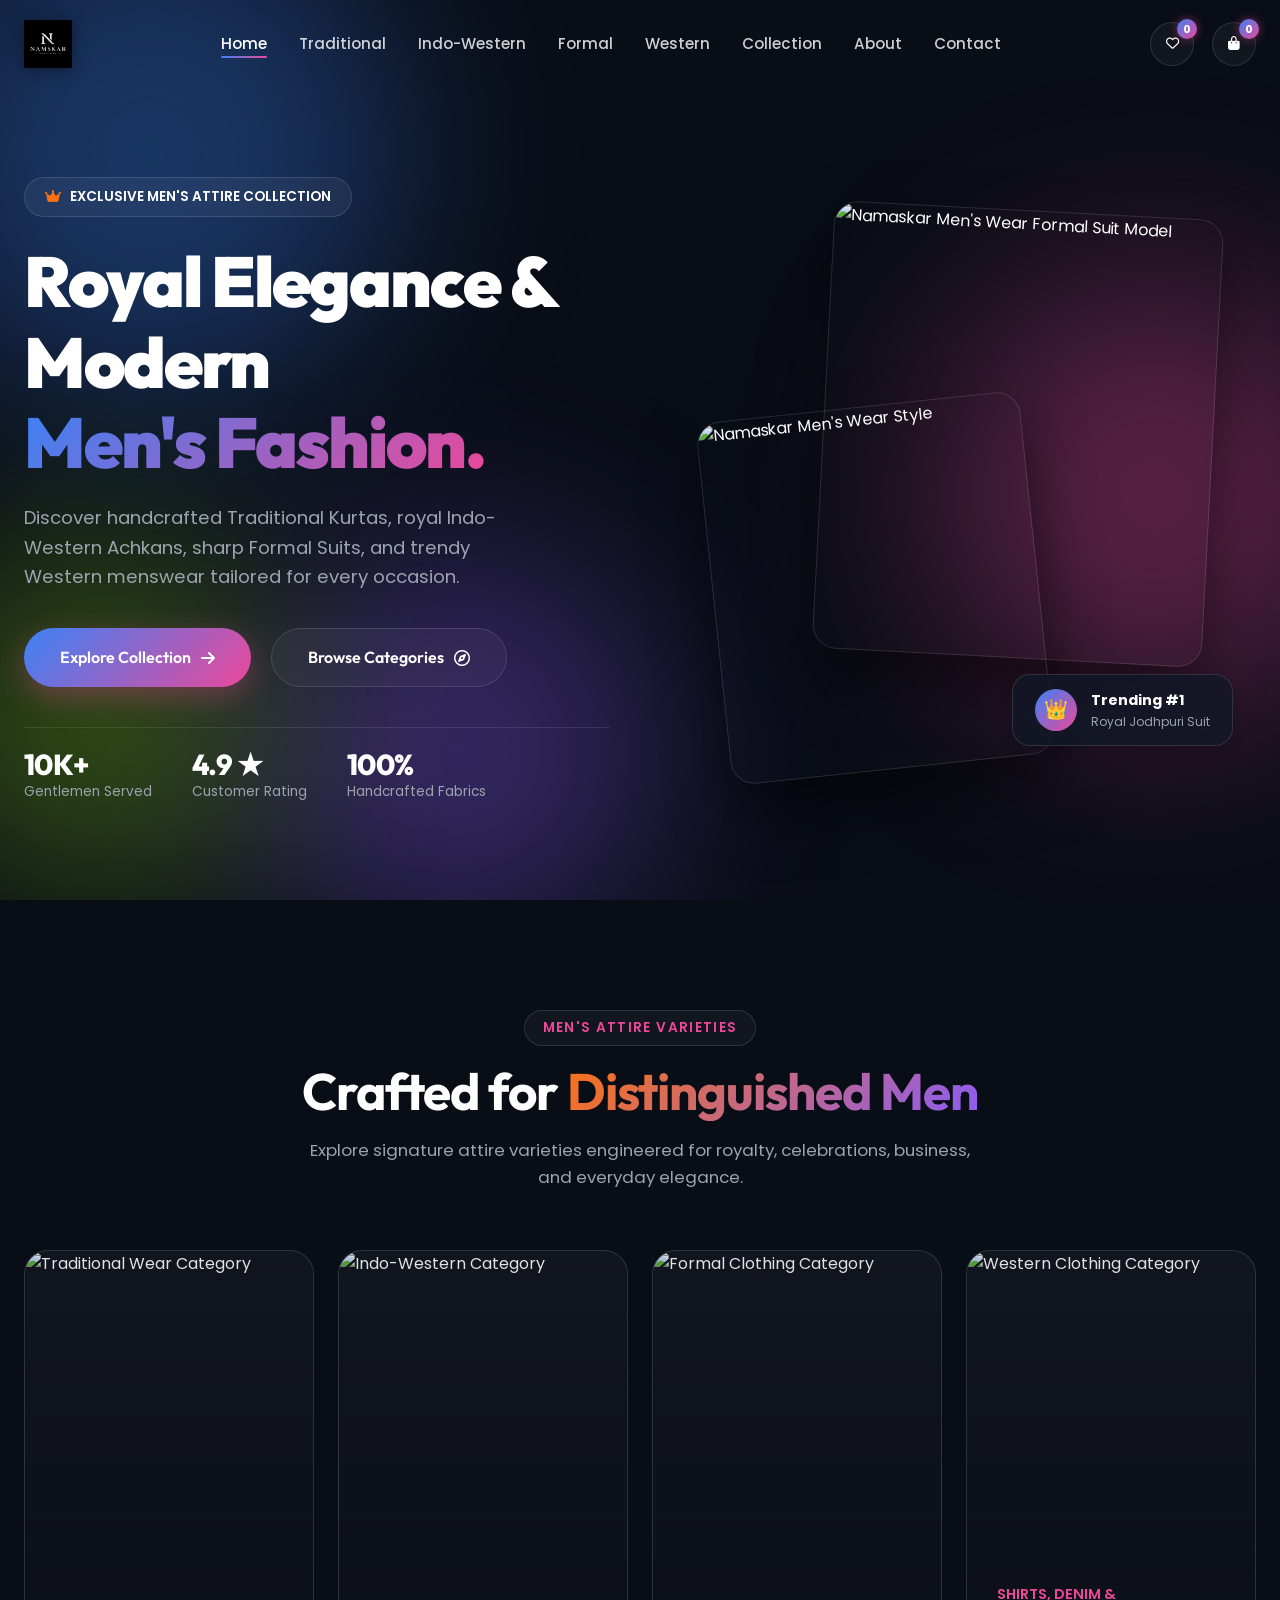
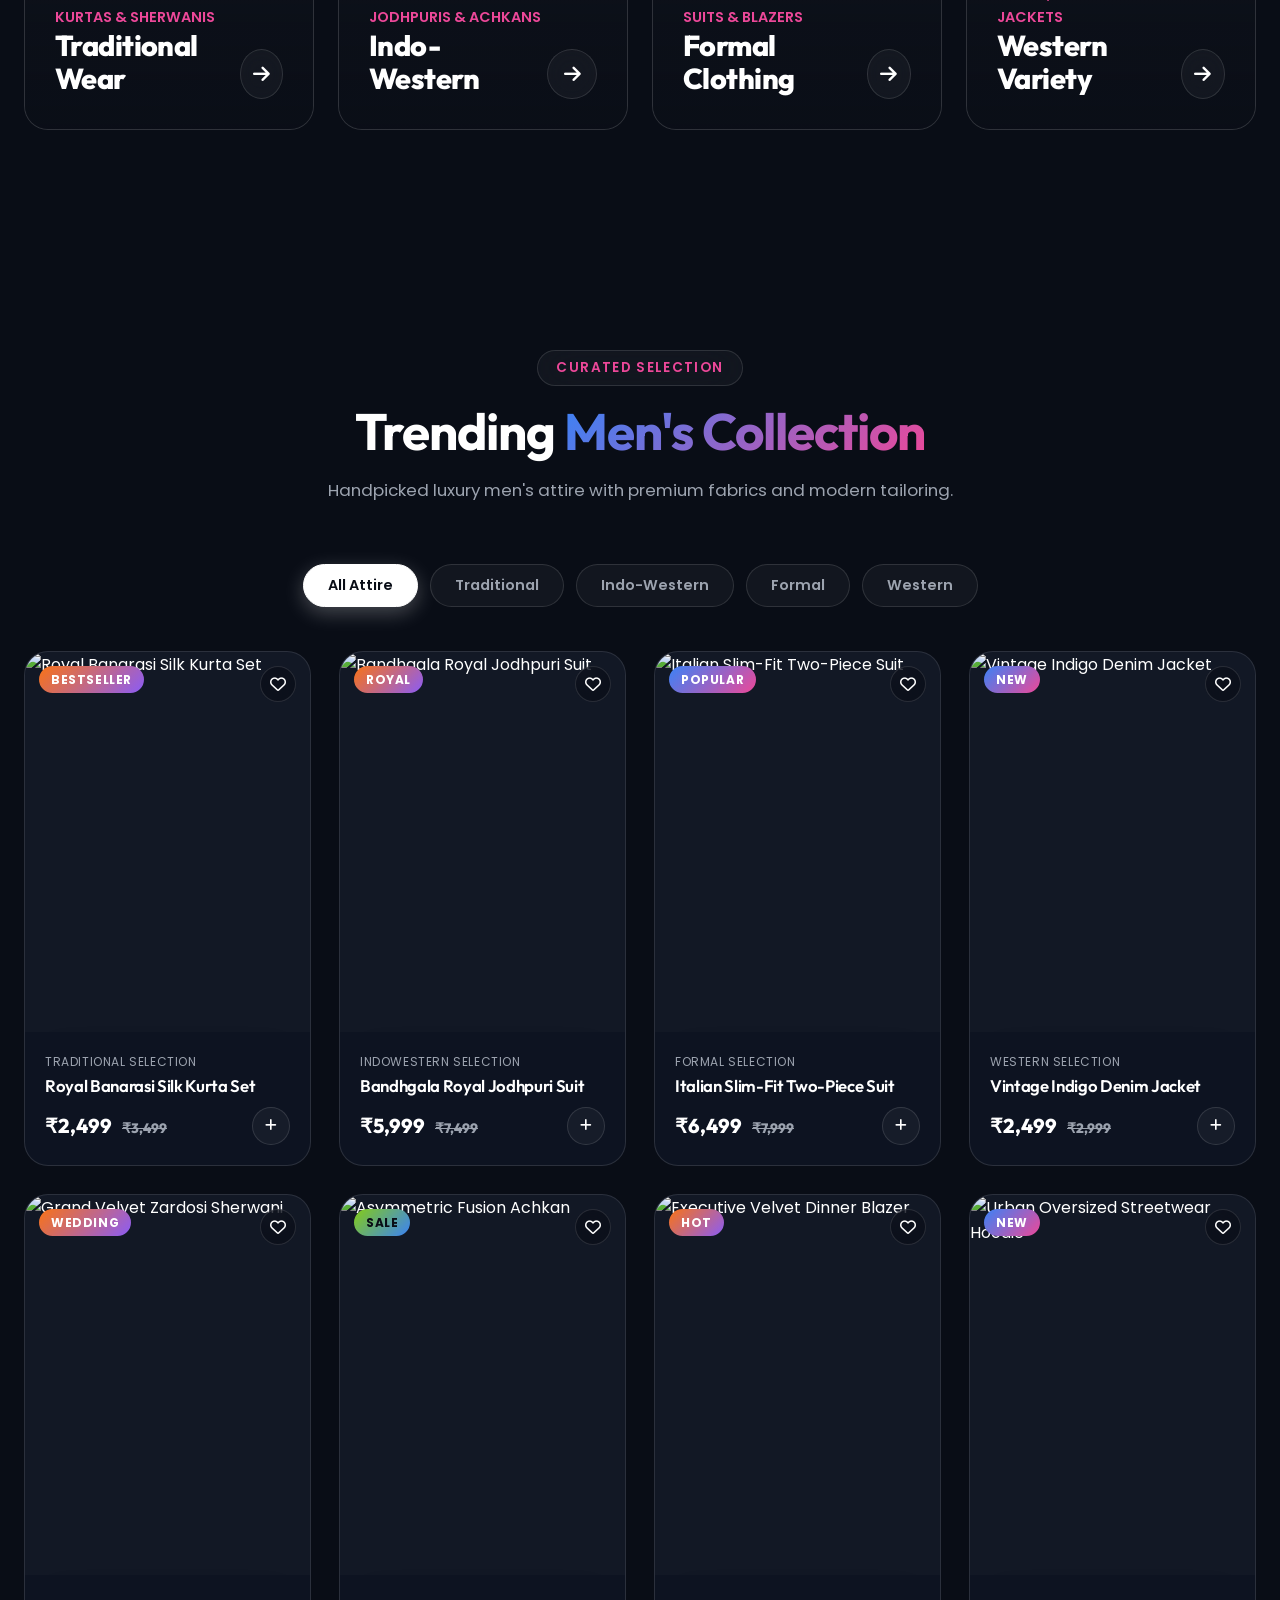
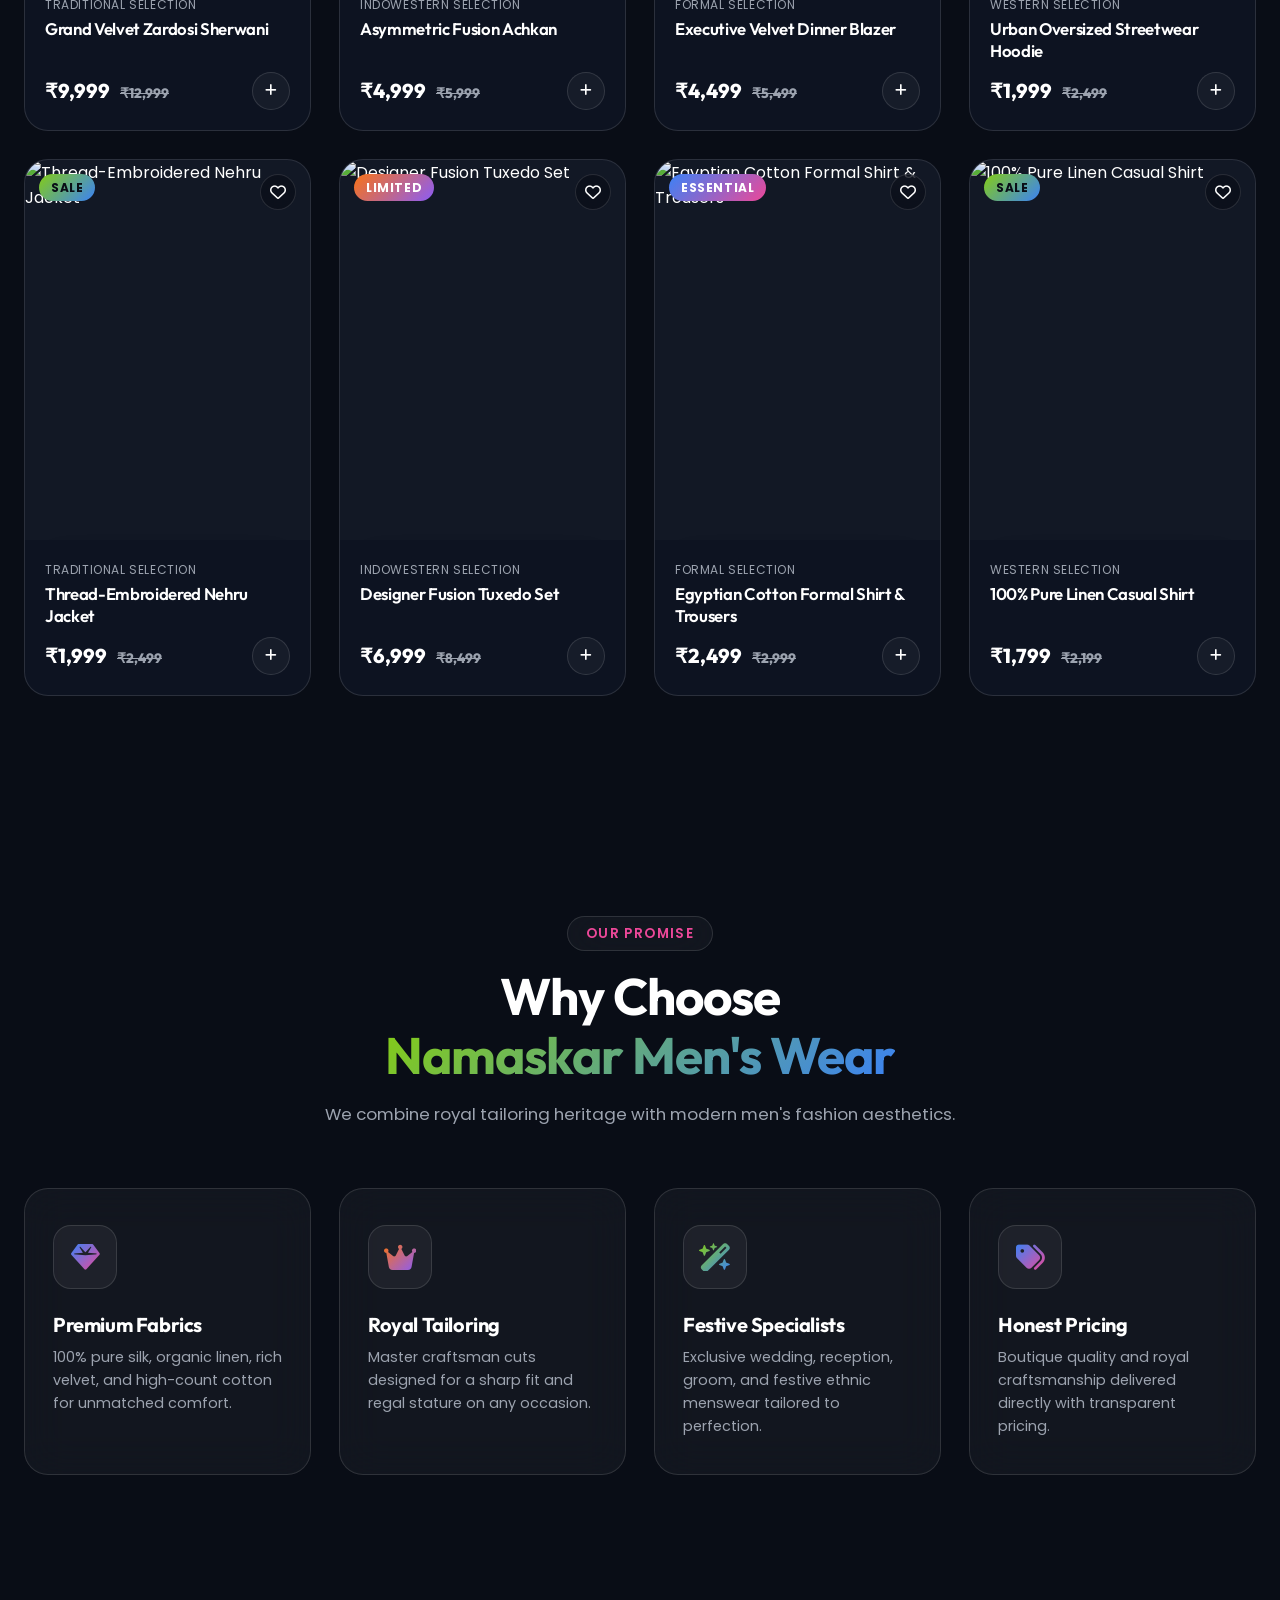
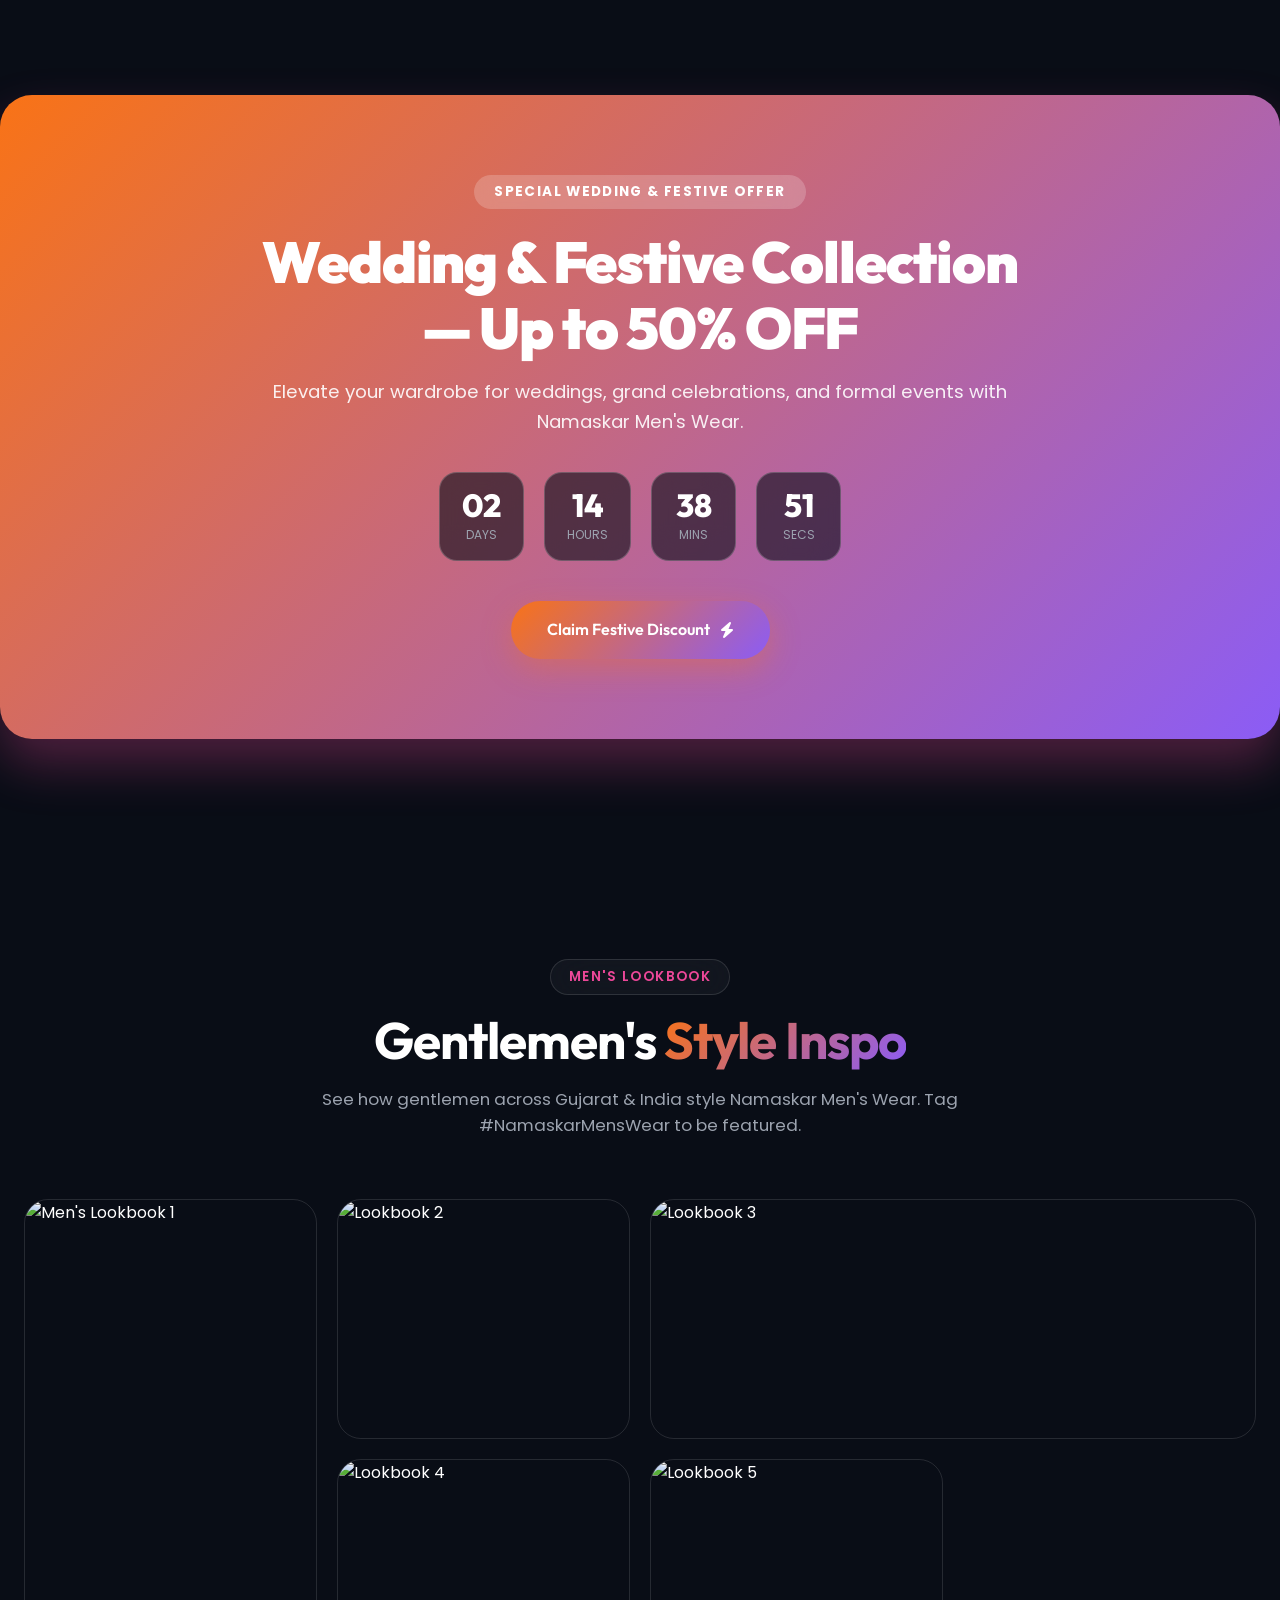
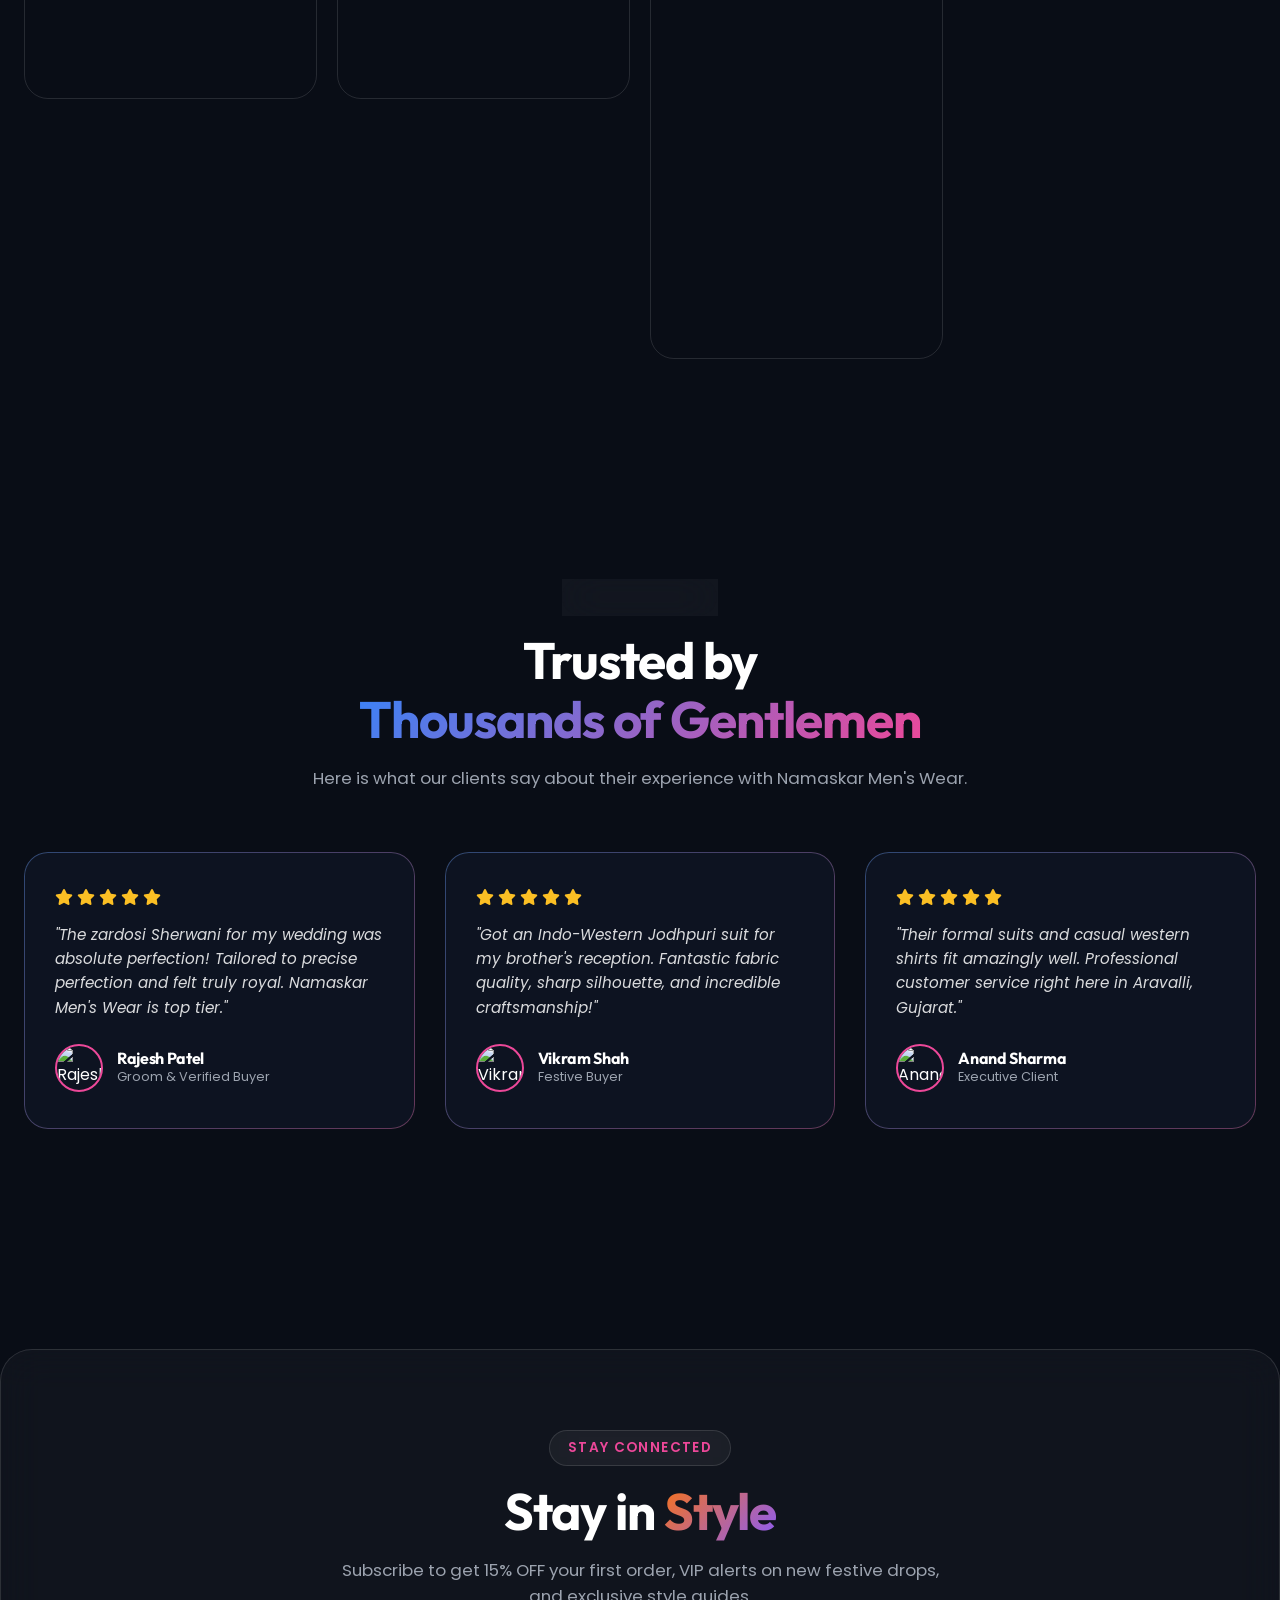
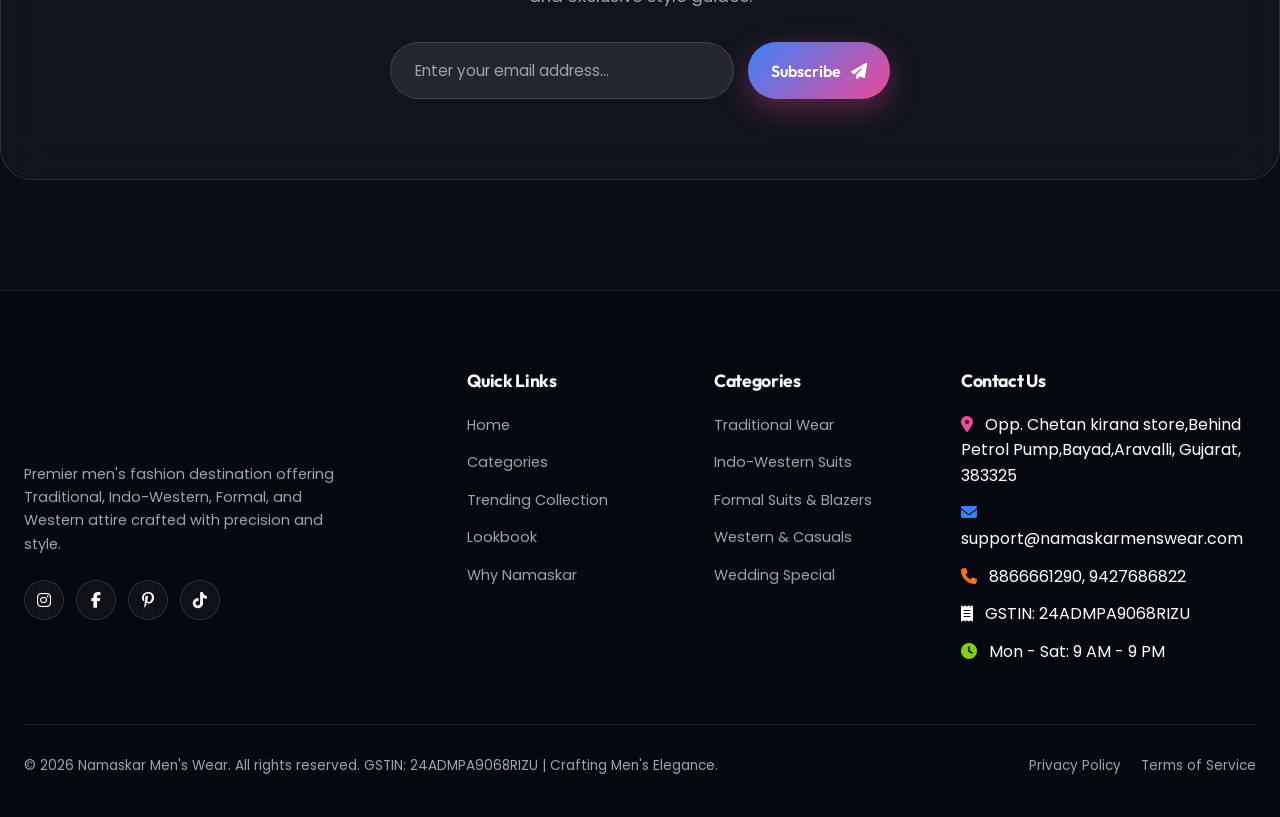
==== commit c16fa785: "Integrate logo.png into favicon, navbar and footer with screen blend mode" ====
--- a/index.html
+++ b/index.html
@@ -9,8 +9,8 @@
   <title>Namaskar Men's Wear | Premium Men's Attire & Fashion</title>
 
   <!-- Favicon -->
-  <link rel="icon"
-    href="data:image/svg+xml,<svg xmlns=%22http://www.w3.org/2000/svg%22 viewBox=%220 0 100 100%22><text y=%22.9em%22 font-size=%2290%22>👑</text></svg>">
+  <link rel="icon" href="logo.png" type="image/png">
+  <link rel="apple-touch-icon" href="logo.png">
 
   <!-- Google Fonts -->
   <link rel="preconnect" href="https://fonts.googleapis.com">
@@ -40,7 +40,7 @@
   <header class="navbar" id="navbar">
     <div class="container nav-container">
       <a href="#hero" class="nav-logo" aria-label="Namaskar Men's Wear Home">
-        Namaskar Men's Wear<span class="nav-logo-badge"></span>
+        <img src="logo.png" alt="Namaskar Men's Wear Logo" class="logo-img">
       </a>
 
       <nav aria-label="Main Navigation">
@@ -519,7 +519,7 @@
         <!-- Brand Info -->
         <div class="footer-brand">
           <a href="#hero" class="nav-logo" style="margin-bottom: 12px;">
-            Namaskar Men's Wear<span class="nav-logo-badge"></span>
+            <img src="logo.png" alt="Namaskar Men's Wear Logo" class="logo-img-footer">
           </a>
           <p>
             Premier men's fashion destination offering Traditional, Indo-Western, Formal, and Western attire crafted
--- a/style.css
+++ b/style.css
@@ -362,12 +362,33 @@
   display: inline-flex;
   align-items: center;
   gap: 8px;
-  font-family: var(--font-heading);
-  font-size: 1.5rem;
-  font-weight: 900;
-  letter-spacing: 0.5px;
   white-space: nowrap;
   flex-shrink: 0;
+}
+
+.logo-img {
+  height: 48px;
+  max-height: 48px;
+  width: auto;
+  object-fit: contain;
+  mix-blend-mode: screen;
+  filter: drop-shadow(0 2px 8px rgba(0, 0, 0, 0.4));
+  transition: transform 0.3s ease, filter 0.3s ease;
+}
+
+.logo-img:hover {
+  transform: scale(1.04);
+  filter: drop-shadow(0 4px 12px rgba(255, 77, 109, 0.4));
+}
+
+.logo-img-footer {
+  height: 52px;
+  max-height: 52px;
+  width: auto;
+  object-fit: contain;
+  mix-blend-mode: screen;
+  margin-bottom: 12px;
+  filter: drop-shadow(0 2px 8px rgba(0, 0, 0, 0.4));
 }
 
 .nav-logo-badge {
@@ -1650,8 +1671,8 @@
 }
 
 @media (max-width: 480px) {
-  .nav-logo {
-    font-size: 1.25rem;
+  .logo-img {
+    height: 38px;
   }
 }
 
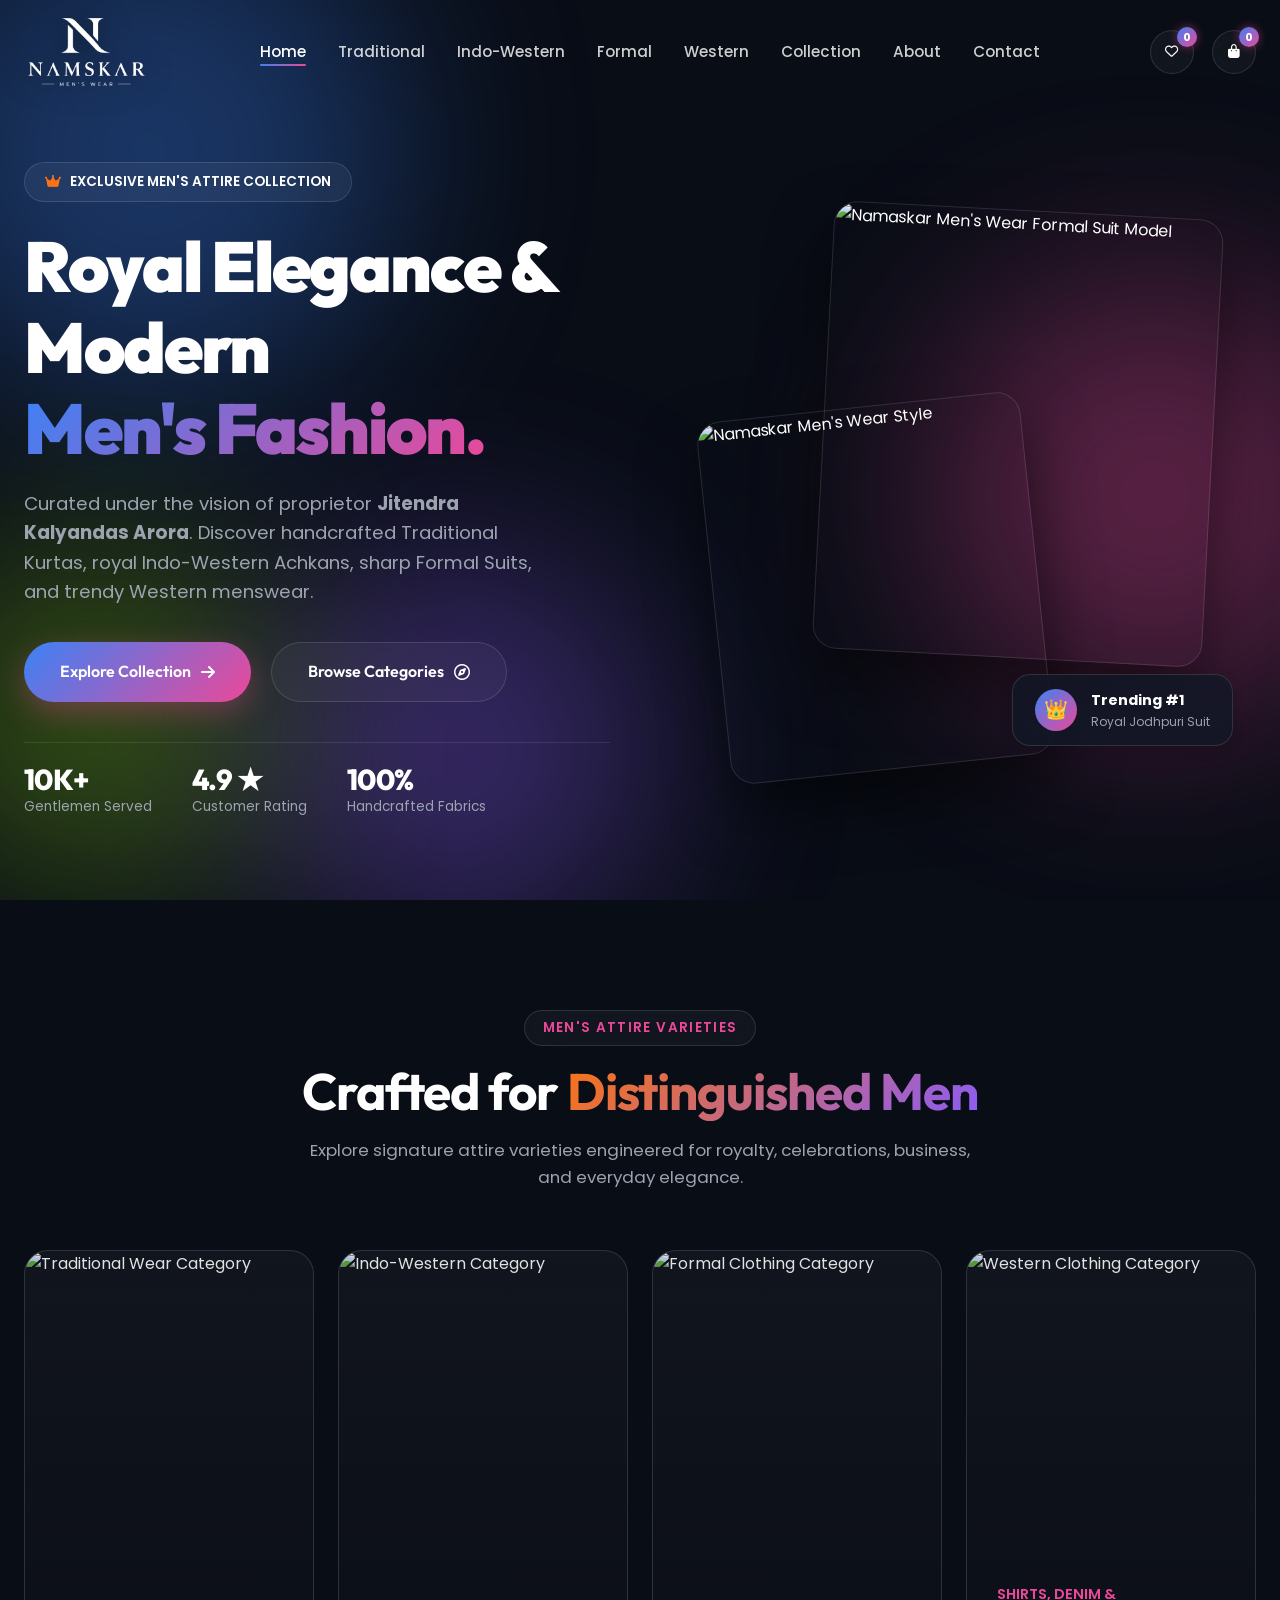
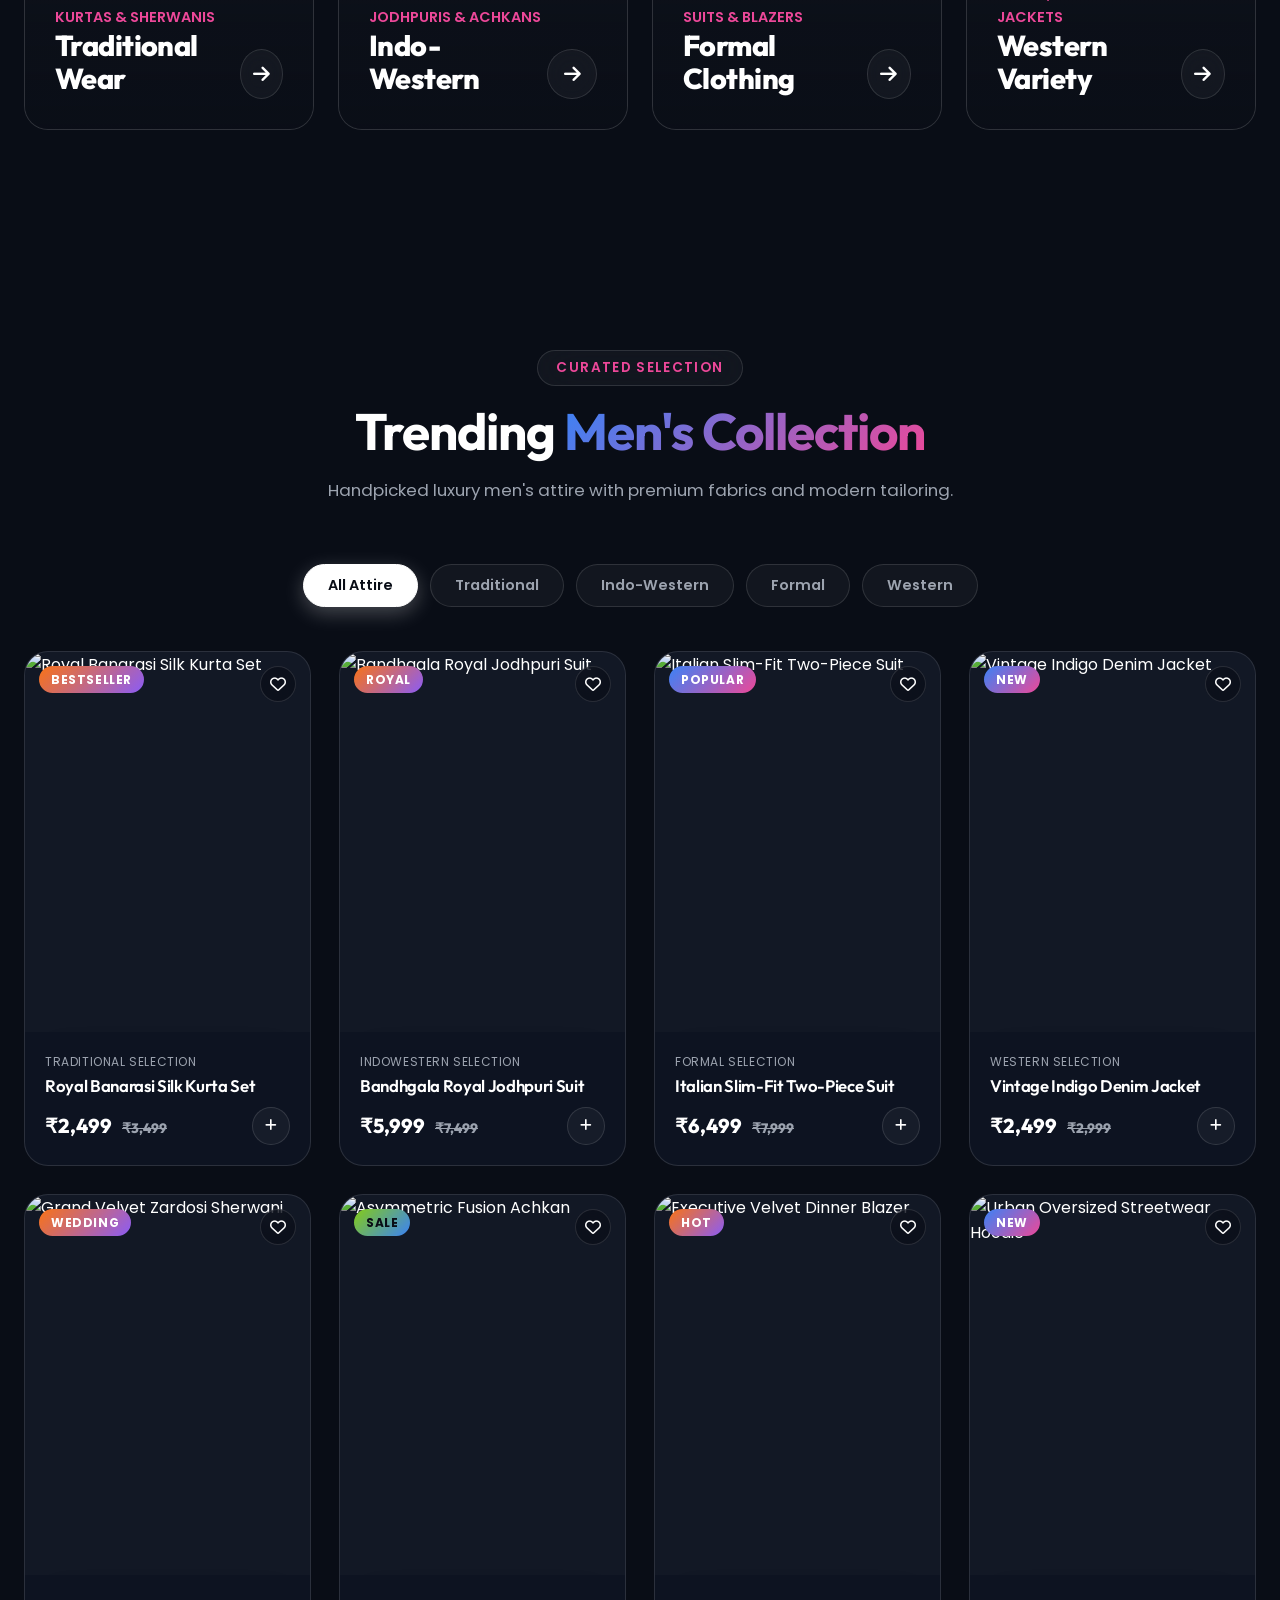
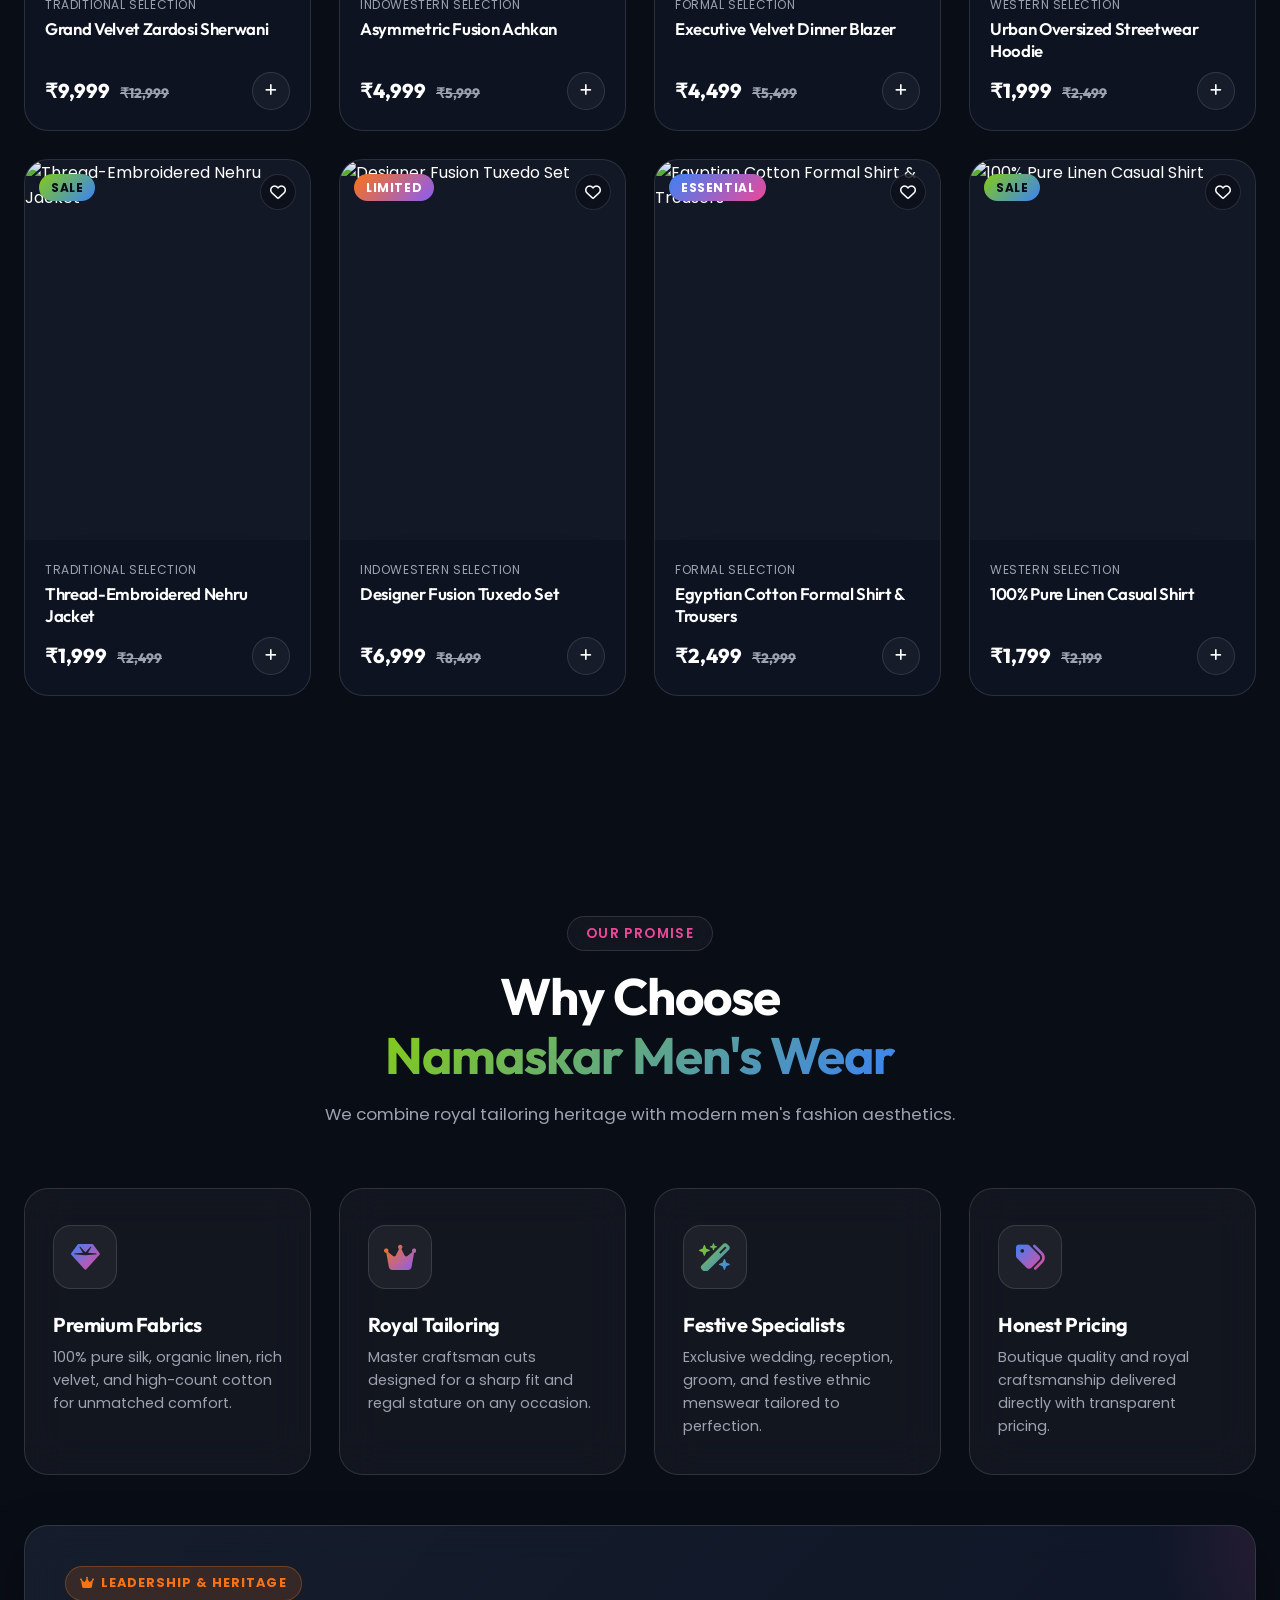
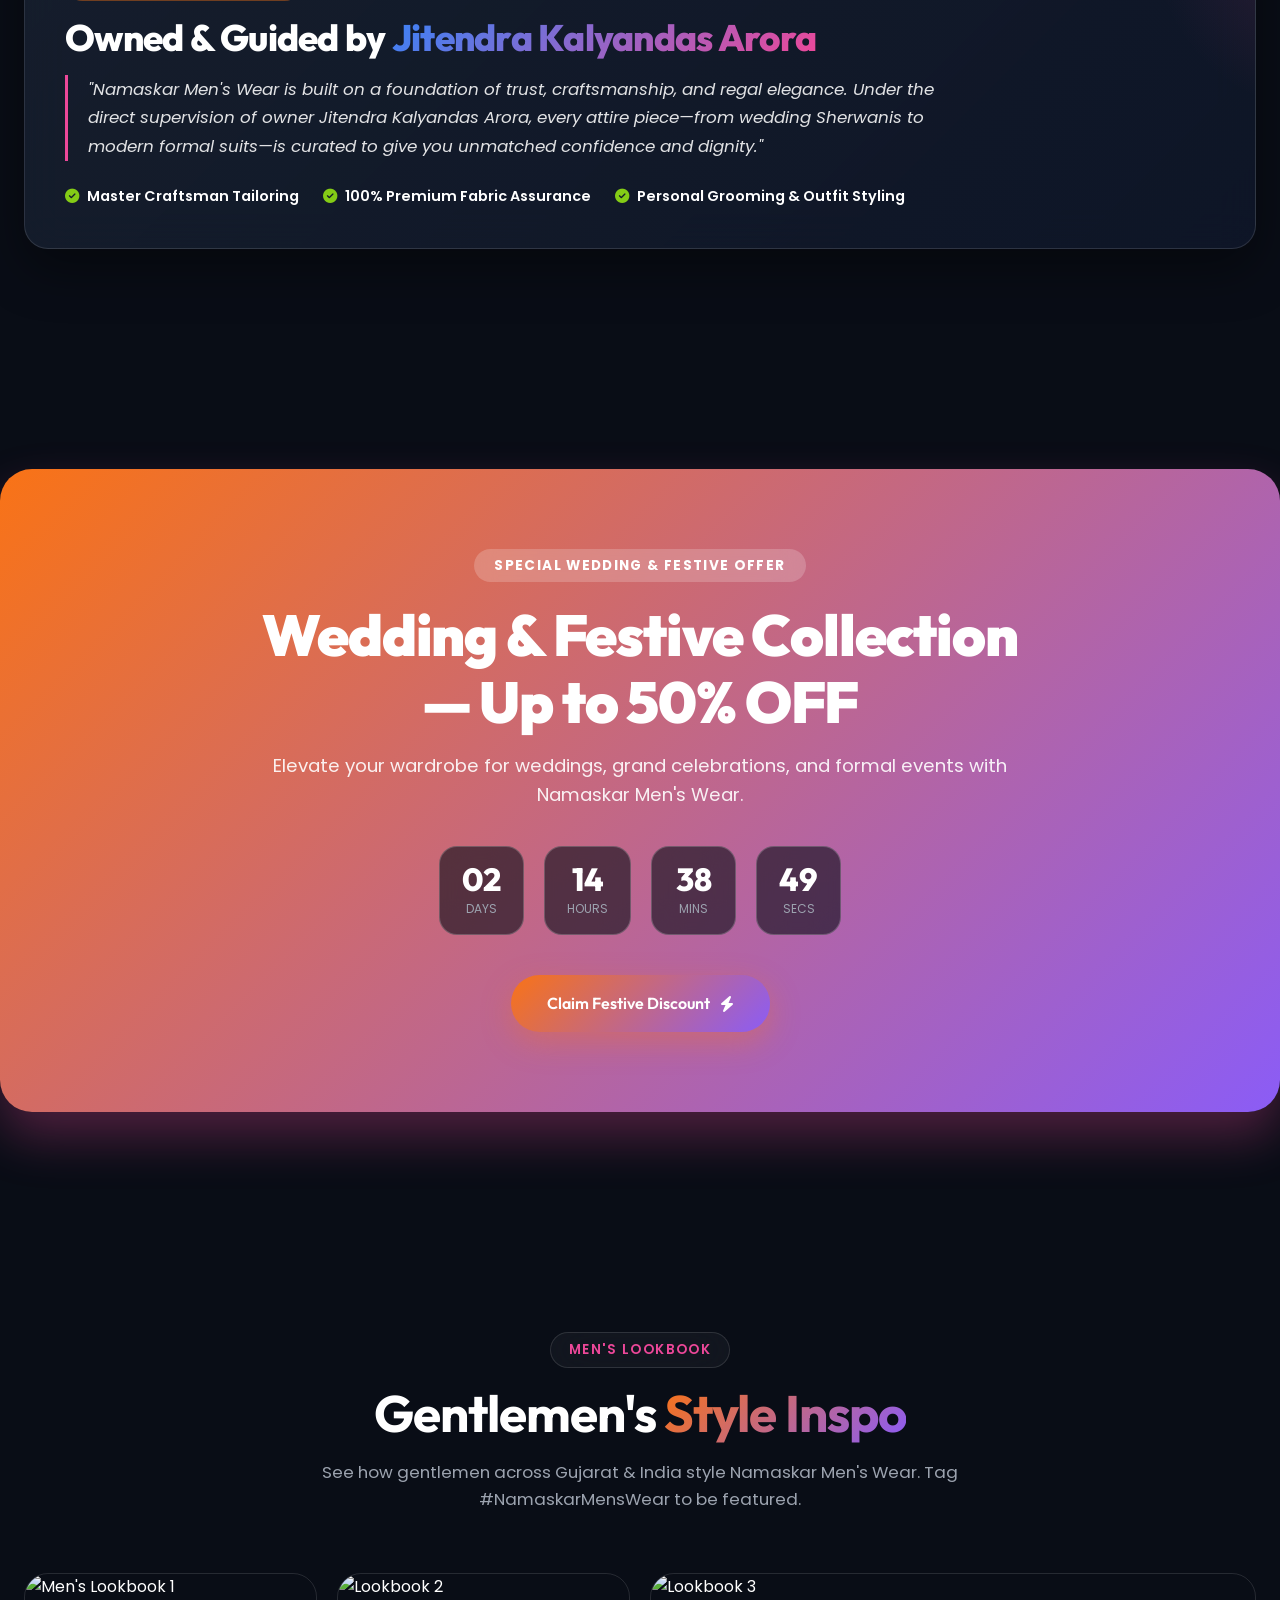
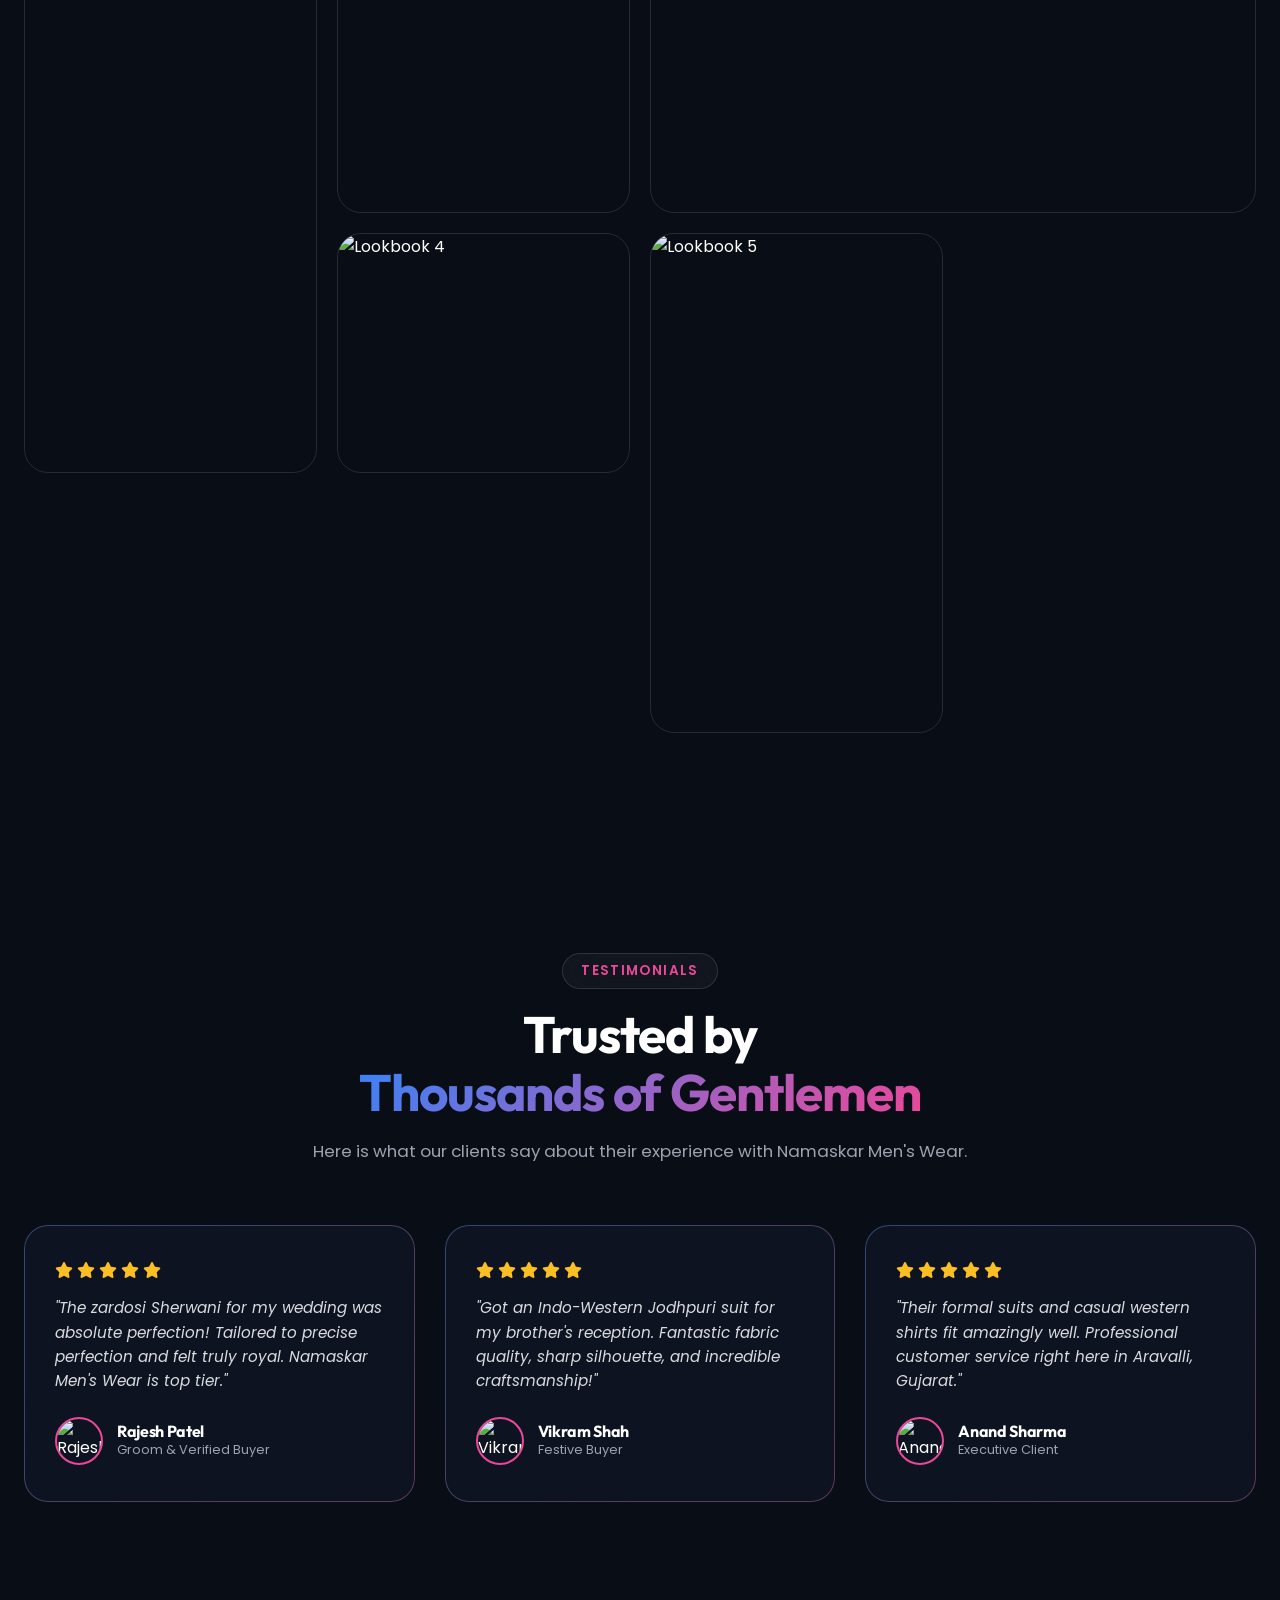
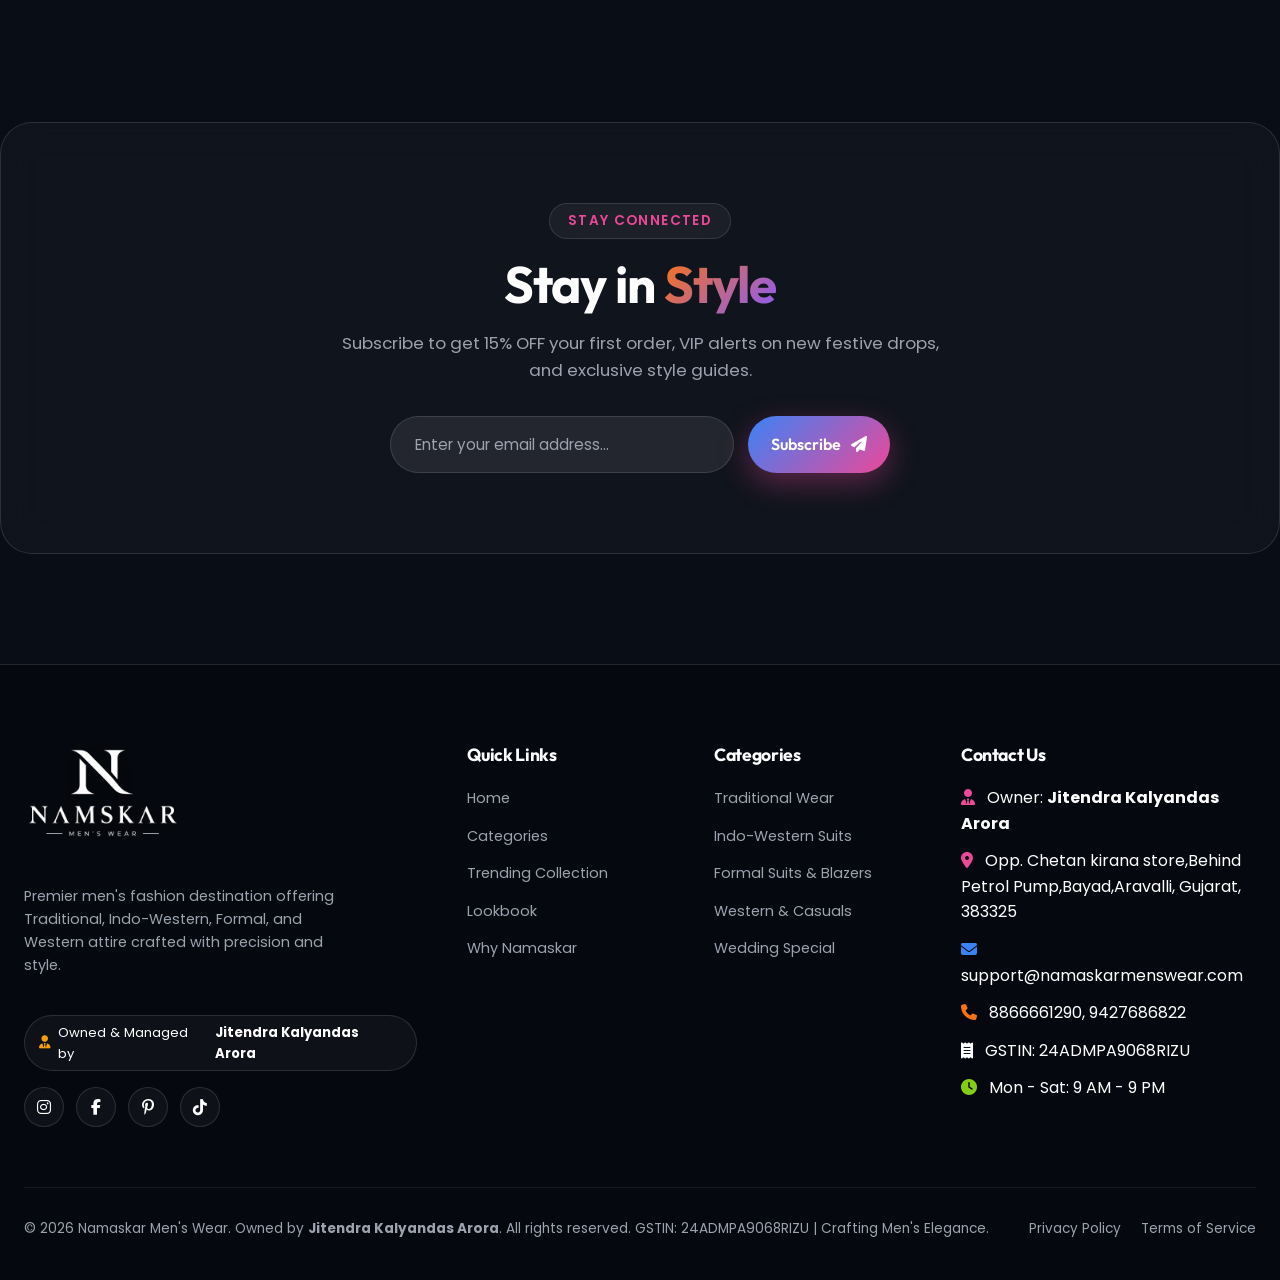
==== commit 358664df: "Add owner branding (Jitendra Kalyandas Arora) to UI and spotlight section" ====
--- a/index.html
+++ b/index.html
@@ -5,8 +5,9 @@
   <meta charset="UTF-8">
   <meta name="viewport" content="width=device-width, initial-scale=1.0">
   <meta name="description"
-    content="Namaskar Men's Wear - Exclusive Men's Attire in Aravalli, Gujarat. Discover Traditional Kurtas & Sherwanis, Royal Indo-Western, Formal Suits, and Western Wear.">
-  <title>Namaskar Men's Wear | Premium Men's Attire & Fashion</title>
+    content="Namaskar Men's Wear, owned by Jitendra Kalyandas Arora - Exclusive Men's Attire in Aravalli, Gujarat. Discover Traditional Kurtas & Sherwanis, Royal Indo-Western, Formal Suits, and Western Wear.">
+  <meta name="author" content="Jitendra Kalyandas Arora">
+  <title>Namaskar Men's Wear | Owned by Jitendra Kalyandas Arora</title>
 
   <!-- Favicon -->
   <link rel="icon" href="logo.png" type="image/png">
@@ -104,8 +105,7 @@
           Royal Elegance & Modern <span class="gradient-text">Men's Fashion.</span>
         </h1>
         <p class="hero-subtitle">
-          Discover handcrafted Traditional Kurtas, royal Indo-Western Achkans, sharp Formal Suits, and trendy Western
-          menswear tailored for every occasion.
+          Curated under the vision of proprietor <strong>Jitendra Kalyandas Arora</strong>. Discover handcrafted Traditional Kurtas, royal Indo-Western Achkans, sharp Formal Suits, and trendy Western menswear.
         </p>
         <div class="hero-buttons">
           <a href="#collection" class="btn btn-primary">
@@ -301,6 +301,29 @@
           <h3 class="feature-title">Honest Pricing</h3>
           <p class="feature-desc">Boutique quality and royal craftsmanship delivered directly with transparent pricing.
           </p>
+        </div>
+      </div>
+
+      <!-- Founder & Owner Spotlight -->
+      <div class="owner-spotlight-card fade-up">
+        <div class="owner-badge-tag"><i class="fa-solid fa-crown"></i> LEADERSHIP & HERITAGE</div>
+        <h3 class="owner-name-heading">Owned & Guided by <span class="gradient-text">Jitendra Kalyandas Arora</span></h3>
+        <p class="owner-quote-text">
+          "Namaskar Men's Wear is built on a foundation of trust, craftsmanship, and regal elegance. Under the direct supervision of owner Jitendra Kalyandas Arora, every attire piece—from wedding Sherwanis to modern formal suits—is curated to give you unmatched confidence and dignity."
+        </p>
+        <div class="owner-credentials">
+          <div class="cred-item">
+            <i class="fa-solid fa-circle-check"></i>
+            <span>Master Craftsman Tailoring</span>
+          </div>
+          <div class="cred-item">
+            <i class="fa-solid fa-circle-check"></i>
+            <span>100% Premium Fabric Assurance</span>
+          </div>
+          <div class="cred-item">
+            <i class="fa-solid fa-circle-check"></i>
+            <span>Personal Grooming & Outfit Styling</span>
+          </div>
         </div>
       </div>
     </div>
@@ -525,7 +548,10 @@
             Premier men's fashion destination offering Traditional, Indo-Western, Formal, and Western attire crafted
             with precision and style.
           </p>
-          <div class="social-links">
+          <div class="footer-owner-tag">
+            <i class="fa-solid fa-user-tie"></i> Owned & Managed by <strong>Jitendra Kalyandas Arora</strong>
+          </div>
+          <div class="social-links" style="margin-top: 16px;">
             <a href="#" class="social-icon instagram" aria-label="Instagram"><i class="fa-brands fa-instagram"></i></a>
             <a href="#" class="social-icon facebook" aria-label="Facebook"><i class="fa-brands fa-facebook-f"></i></a>
             <a href="#" class="social-icon pinterest" aria-label="Pinterest"><i
@@ -562,6 +588,7 @@
         <div>
           <h4 class="footer-title">Contact Us</h4>
           <ul class="footer-links">
+            <li><i class="fa-solid fa-user-tie" style="color: var(--pink); margin-right: 8px;"></i> Owner: <strong>Jitendra Kalyandas Arora</strong></li>
             <li><i class="fa-solid fa-location-dot" style="color: var(--pink); margin-right: 8px;"></i> Opp. Chetan
               kirana store,Behind Petrol Pump,Bayad,Aravalli, Gujarat, 383325</li>
             <li><i class="fa-solid fa-envelope" style="color: var(--blue); margin-right: 8px;"></i>
@@ -577,7 +604,7 @@
       </div>
 
       <div class="footer-bottom">
-        <p>&copy; 2026 Namaskar Men's Wear. All rights reserved. GSTIN: 24ADMPA9068RIZU | Crafting Men's Elegance.</p>
+        <p>&copy; 2026 Namaskar Men's Wear. Owned by <strong>Jitendra Kalyandas Arora</strong>. All rights reserved. GSTIN: 24ADMPA9068RIZU | Crafting Men's Elegance.</p>
         <div style="display: flex; gap: 20px;">
           <a href="#" style="color: var(--muted);">Privacy Policy</a>
           <a href="#" style="color: var(--muted);">Terms of Service</a>
--- a/style.css
+++ b/style.css
@@ -339,13 +339,13 @@
   left: 0;
   width: 100%;
   z-index: 1000;
-  padding: 20px 0;
+  padding: 14px 0;
   transition: all var(--transition-normal);
 }
 
 .navbar.scrolled {
-  padding: 12px 0;
-  background: rgba(9, 13, 22, 0.75);
+  padding: 8px 0;
+  background: rgba(9, 13, 22, 0.88);
   backdrop-filter: var(--glass-blur);
   -webkit-backdrop-filter: var(--glass-blur);
   border-bottom: 1px solid var(--glass-border);
@@ -367,28 +367,31 @@
 }
 
 .logo-img {
-  height: 48px;
-  max-height: 48px;
+  height: 76px;
+  max-height: 76px;
   width: auto;
   object-fit: contain;
-  mix-blend-mode: screen;
-  filter: drop-shadow(0 2px 8px rgba(0, 0, 0, 0.4));
-  transition: transform 0.3s ease, filter 0.3s ease;
+  filter: drop-shadow(0 4px 14px rgba(0, 0, 0, 0.6)) brightness(1.2) contrast(1.05);
+  transition: all 0.3s ease;
+}
+
+.navbar.scrolled .logo-img {
+  height: 62px;
+  max-height: 62px;
 }
 
 .logo-img:hover {
-  transform: scale(1.04);
-  filter: drop-shadow(0 4px 12px rgba(255, 77, 109, 0.4));
+  transform: scale(1.05);
+  filter: drop-shadow(0 6px 18px rgba(255, 77, 109, 0.4)) brightness(1.3);
 }
 
 .logo-img-footer {
-  height: 52px;
-  max-height: 52px;
+  height: 96px;
+  max-height: 96px;
   width: auto;
   object-fit: contain;
-  mix-blend-mode: screen;
-  margin-bottom: 12px;
-  filter: drop-shadow(0 2px 8px rgba(0, 0, 0, 0.4));
+  margin-bottom: 16px;
+  filter: drop-shadow(0 4px 14px rgba(0, 0, 0, 0.6)) brightness(1.2);
 }
 
 .nav-logo-badge {
@@ -1672,7 +1675,12 @@
 
 @media (max-width: 480px) {
   .logo-img {
-    height: 38px;
+    height: 56px;
+    max-height: 56px;
+  }
+  .navbar.scrolled .logo-img {
+    height: 48px;
+    max-height: 48px;
   }
 }
 
@@ -1685,3 +1693,110 @@
     scroll-behavior: auto !important;
   }
 }
+
+/* --- Owner Branding Integration Styles --- */
+.owner-spotlight-card {
+  background: linear-gradient(135deg, rgba(30, 41, 59, 0.6) 0%, rgba(15, 23, 42, 0.85) 100%);
+  border: 1px solid var(--glass-border);
+  border-radius: var(--radius-lg);
+  padding: 40px;
+  position: relative;
+  overflow: hidden;
+  box-shadow: 0 20px 50px rgba(0, 0, 0, 0.4);
+  backdrop-filter: var(--glass-blur);
+  margin-top: 50px;
+}
+
+.owner-spotlight-card::before {
+  content: '';
+  position: absolute;
+  top: -50%;
+  right: -20%;
+  width: 350px;
+  height: 350px;
+  background: radial-gradient(circle, rgba(236, 72, 153, 0.15) 0%, transparent 70%);
+  pointer-events: none;
+}
+
+.owner-badge-tag {
+  display: inline-flex;
+  align-items: center;
+  gap: 6px;
+  padding: 6px 14px;
+  background: rgba(249, 115, 22, 0.15);
+  border: 1px solid rgba(249, 115, 22, 0.3);
+  color: var(--orange);
+  font-size: 0.8rem;
+  font-weight: 700;
+  border-radius: var(--radius-pill);
+  letter-spacing: 0.08em;
+  margin-bottom: 16px;
+}
+
+.owner-name-heading {
+  font-size: clamp(1.6rem, 3vw, 2.3rem);
+  font-weight: 800;
+  margin-bottom: 16px;
+}
+
+.owner-quote-text {
+  font-size: 1.05rem;
+  color: rgba(255, 255, 255, 0.88);
+  font-style: italic;
+  line-height: 1.7;
+  max-width: 900px;
+  margin-bottom: 24px;
+  position: relative;
+  padding-left: 20px;
+  border-left: 3px solid var(--pink);
+}
+
+.owner-credentials {
+  display: flex;
+  flex-wrap: wrap;
+  gap: 24px;
+}
+
+.cred-item {
+  display: flex;
+  align-items: center;
+  gap: 8px;
+  font-size: 0.9rem;
+  font-weight: 600;
+  color: var(--white);
+}
+
+.cred-item i {
+  color: var(--lime);
+}
+
+.footer-owner-tag {
+  display: inline-flex;
+  align-items: center;
+  gap: 8px;
+  margin-top: 14px;
+  padding: 6px 14px;
+  background: rgba(255, 255, 255, 0.04);
+  border: 1px solid var(--glass-border);
+  border-radius: var(--radius-pill);
+  font-size: 0.82rem;
+  color: var(--white);
+}
+
+.footer-owner-tag i {
+  color: #F59E0B;
+}
+
+@media (max-width: 768px) {
+  .top-bar-container {
+    justify-content: center;
+    text-align: center;
+  }
+  .top-bar-info {
+    font-size: 0.75rem;
+  }
+  .owner-spotlight-card {
+    padding: 24px;
+  }
+}
+
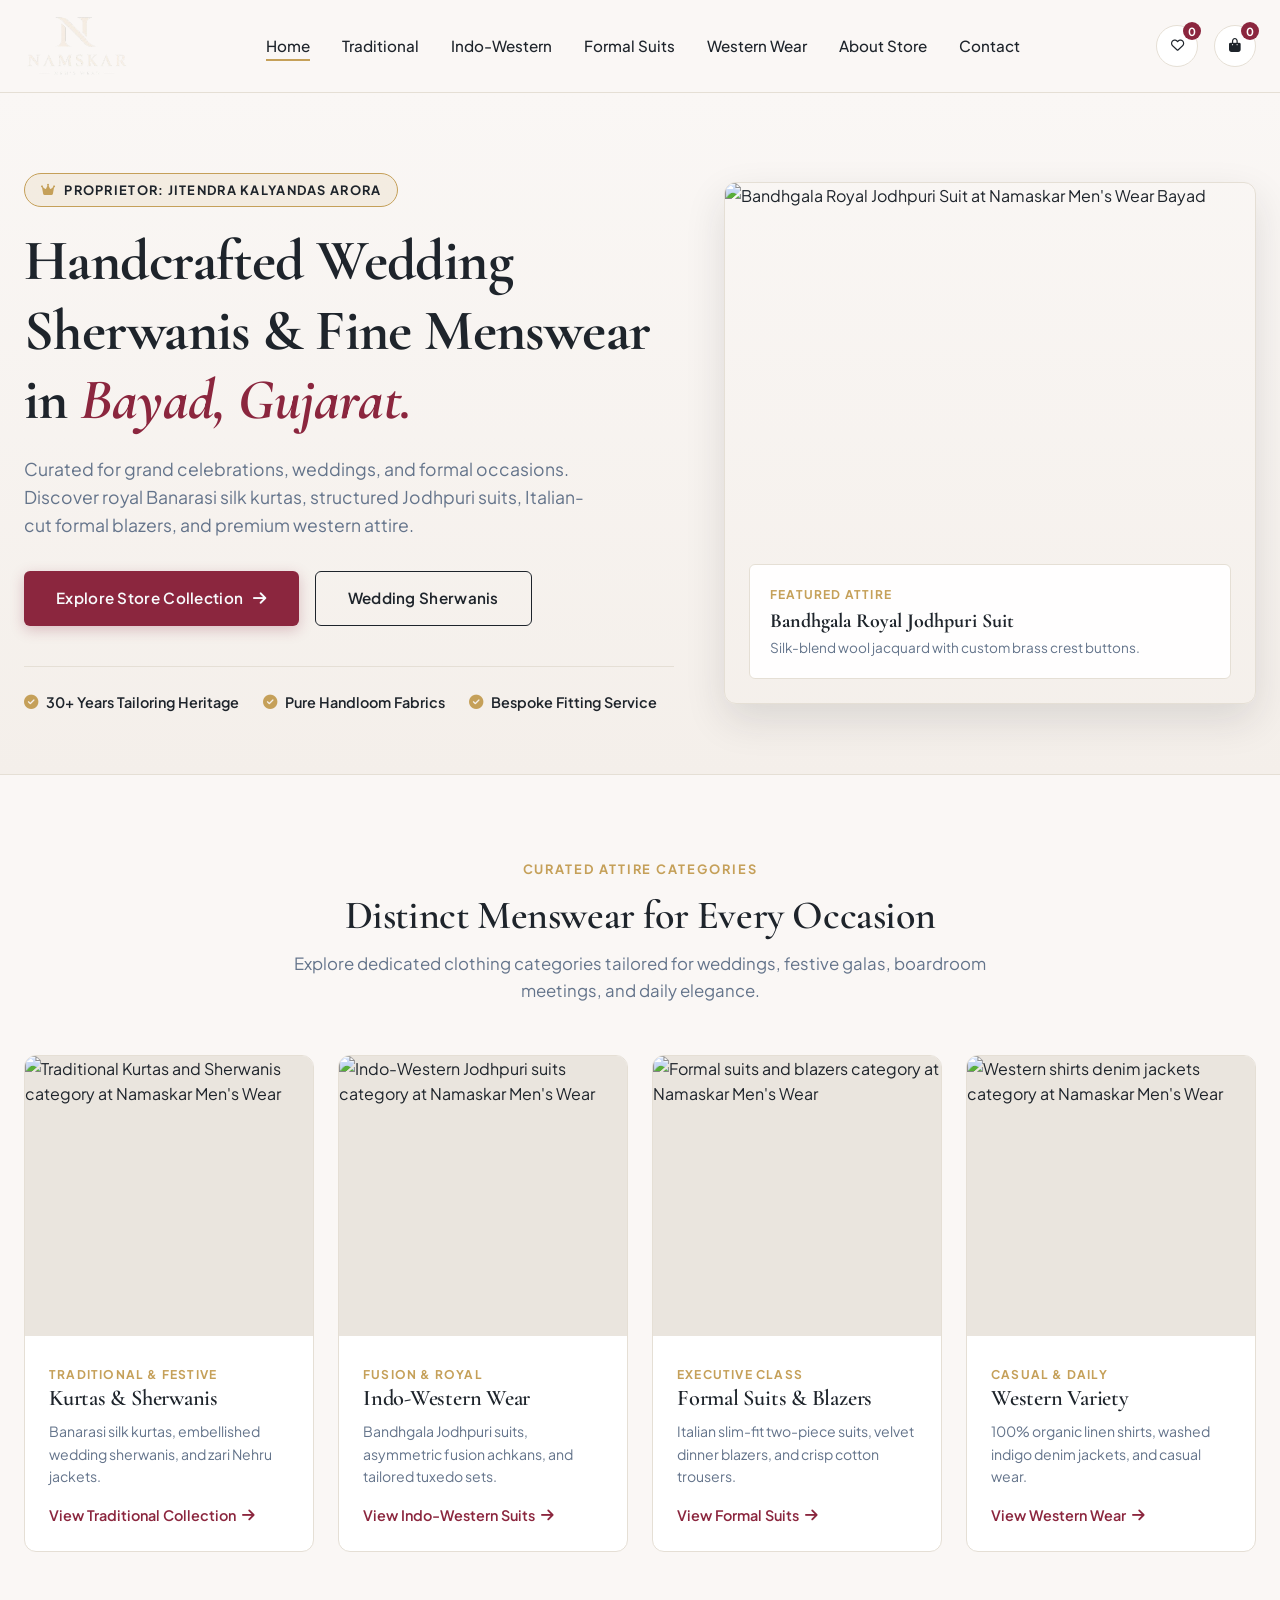
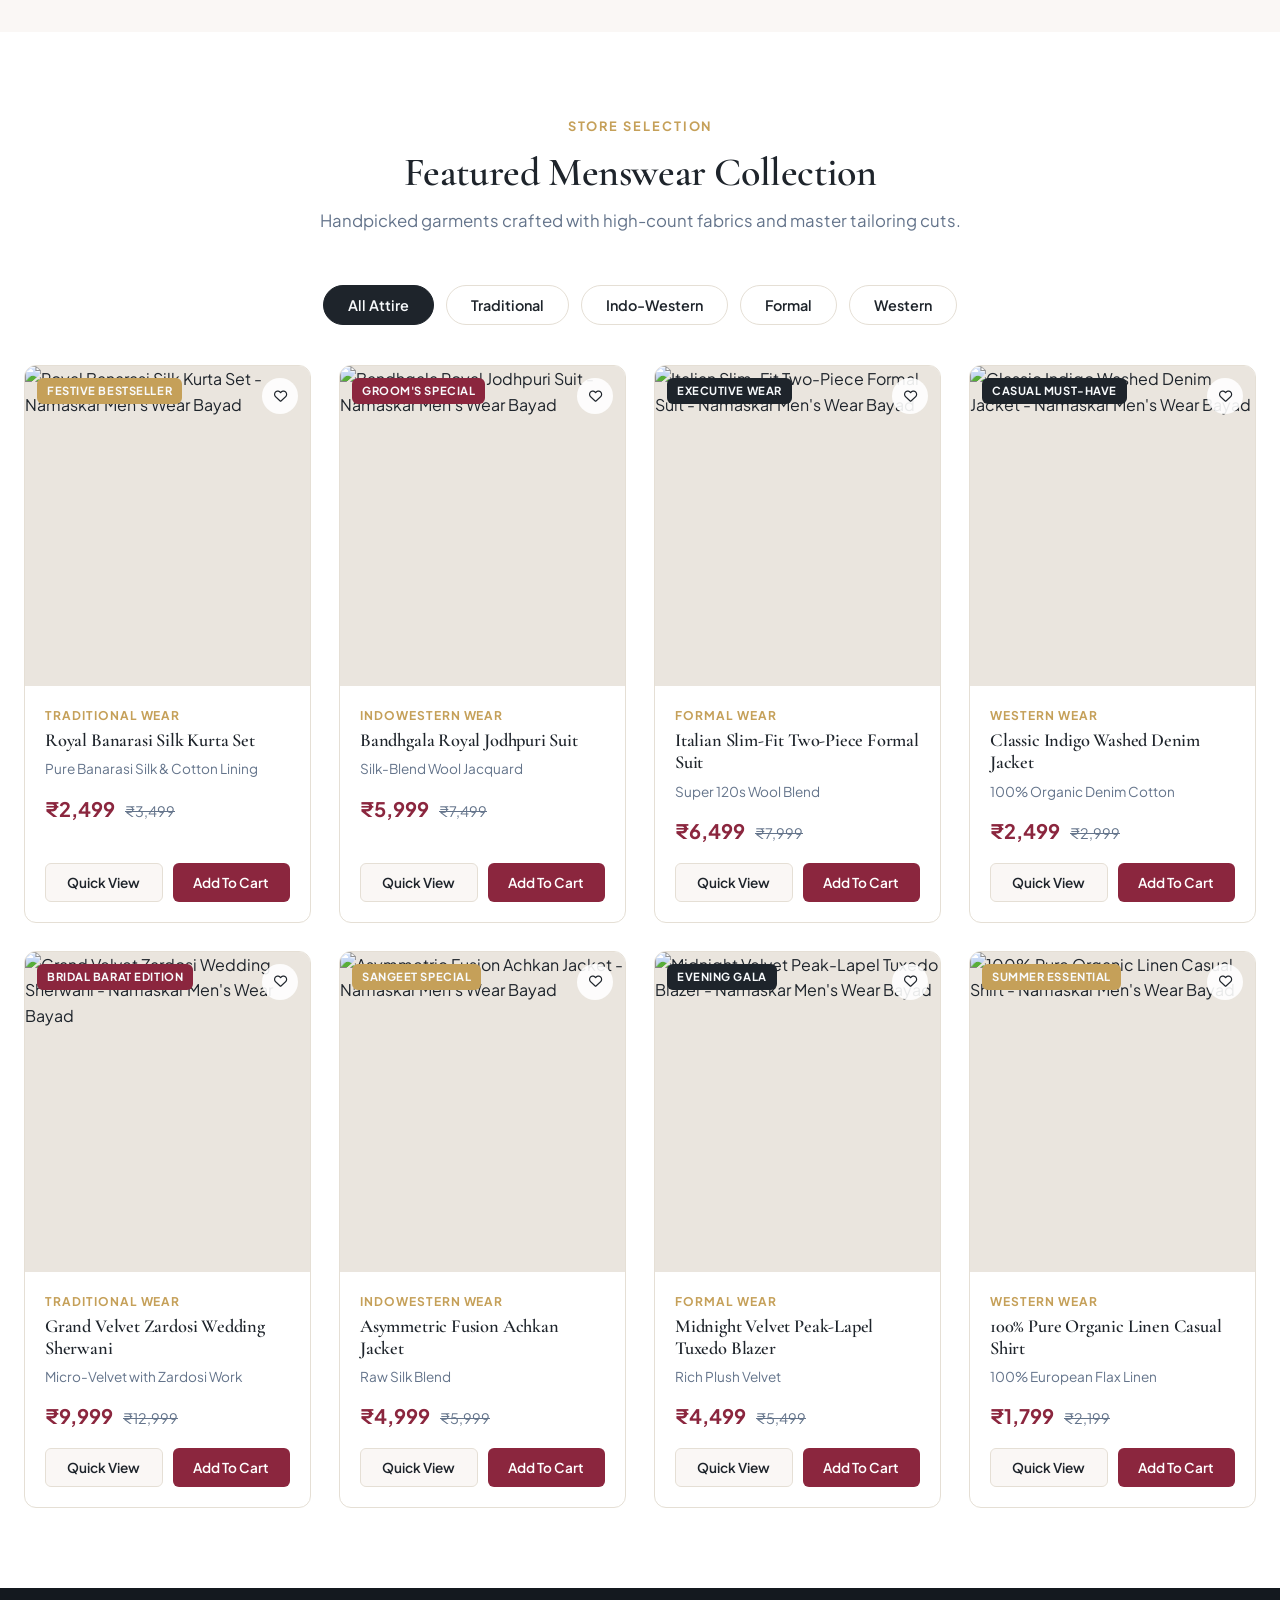
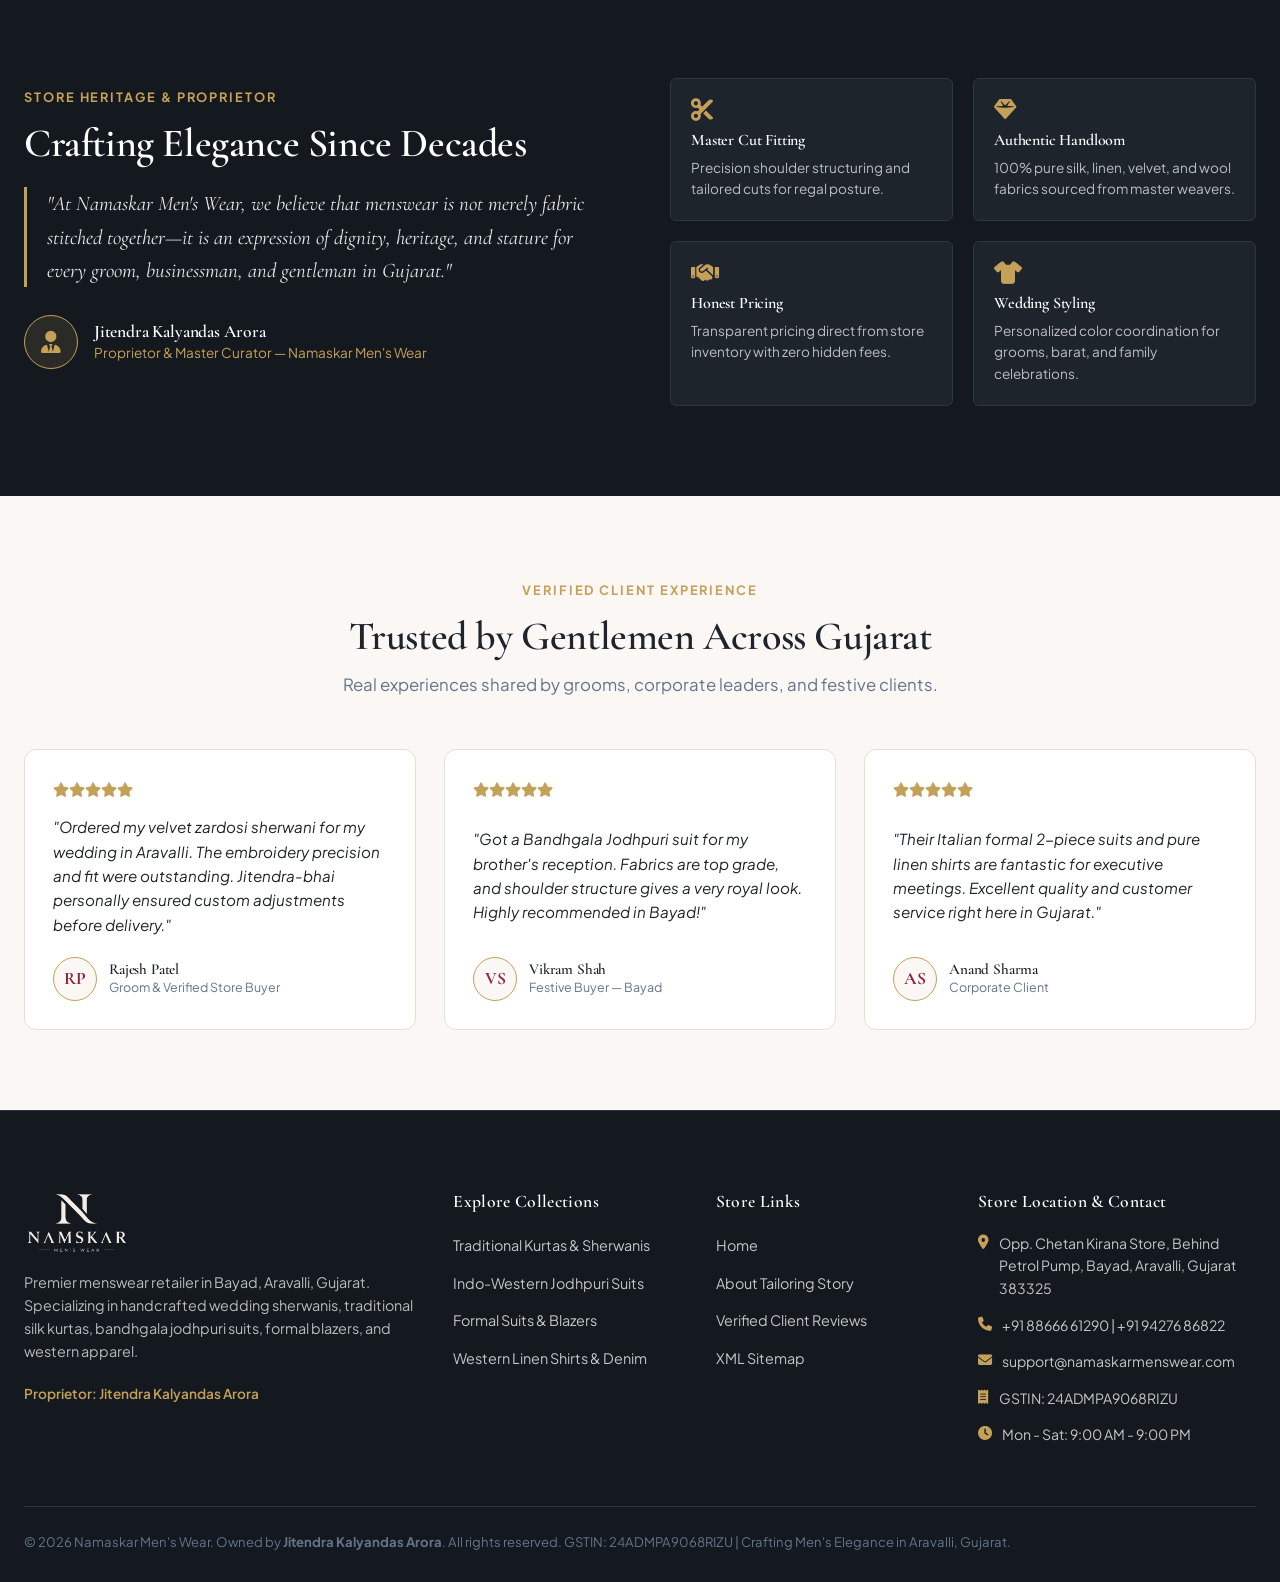
==== commit 124fea65: "Complete brand overhaul & SEO architecture redesign for Namaskar Men's Wear" ====
--- a/index.html
+++ b/index.html
@@ -5,9 +5,12 @@
   <meta charset="UTF-8">
   <meta name="viewport" content="width=device-width, initial-scale=1.0">
   <meta name="description"
-    content="Namaskar Men's Wear, owned by Jitendra Kalyandas Arora - Exclusive Men's Attire in Aravalli, Gujarat. Discover Traditional Kurtas & Sherwanis, Royal Indo-Western, Formal Suits, and Western Wear.">
+    content="Namaskar Men's Wear - Owned by Jitendra Kalyandas Arora in Bayad, Aravalli, Gujarat. Premier destination for wedding sherwanis, traditional silk kurtas, bandhgala jodhpuri suits, formal suits, and casual western wear.">
+  <meta name="keywords"
+    content="Namaskar Menswear, Menswear Bayad, Wedding Sherwani Aravalli, Traditional Kurta Pajama Gujarat, Bandhgala Jodhpuri Suit, Jitendra Kalyandas Arora">
   <meta name="author" content="Jitendra Kalyandas Arora">
-  <title>Namaskar Men's Wear | Owned by Jitendra Kalyandas Arora</title>
+
+  <title>Namaskar Men's Wear | Heritage Wedding Sherwanis & Suits in Bayad, Gujarat</title>
 
   <!-- Favicon -->
   <link rel="icon" href="logo.png" type="image/png">
@@ -17,7 +20,7 @@
   <link rel="preconnect" href="https://fonts.googleapis.com">
   <link rel="preconnect" href="https://fonts.gstatic.com" crossorigin>
   <link
-    href="https://fonts.googleapis.com/css2?family=Outfit:wght@300;400;500;600;700;800;900&family=Poppins:wght@300;400;500;600;700&display=swap"
+    href="https://fonts.googleapis.com/css2?family=Cormorant+Garamond:ital,wght@0,500;0,600;0,700;1,400;1,600&family=Plus+Jakarta+Sans:wght@400;500;600;700&display=swap"
     rel="stylesheet">
 
   <!-- FontAwesome Icons -->
@@ -25,49 +28,76 @@
 
   <!-- Custom Stylesheet -->
   <link rel="stylesheet" href="style.css">
+
+  <!-- Schema.org JSON-LD Structured Data for LocalBusiness -->
+  <script type="application/ld+json">
+  {
+    "@context": "https://schema.org",
+    "@type": "MensClothingStore",
+    "name": "Namaskar Men's Wear",
+    "image": "logo.png",
+    "telephone": "+91-8866661290",
+    "email": "support@namaskarmenswear.com",
+    "vatID": "24ADMPA9068RIZU",
+    "priceRange": "₹1799 - ₹12999",
+    "address": {
+      "@type": "PostalAddress",
+      "streetAddress": "Opp. Chetan Kirana Store, Behind Petrol Pump",
+      "addressLocality": "Bayad",
+      "addressRegion": "Aravalli, Gujarat",
+      "postalCode": "383325",
+      "addressCountry": "IN"
+    },
+    "geo": {
+      "@type": "GeoCoordinates",
+      "latitude": 23.2201,
+      "longitude": 73.2238
+    },
+    "openingHoursSpecification": {
+      "@type": "OpeningHoursSpecification",
+      "dayOfWeek": ["Monday", "Tuesday", "Wednesday", "Thursday", "Friday", "Saturday"],
+      "opens": "09:00",
+      "closes": "21:00"
+    },
+    "owner": {
+      "@type": "Person",
+      "name": "Jitendra Kalyandas Arora"
+    }
+  }
+  </script>
 </head>
 
 <body>
 
-  <!-- Floating Background Gradient Blobs -->
-  <div class="bg-blobs" aria-hidden="true">
-    <div class="blob blob-1"></div>
-    <div class="blob blob-2"></div>
-    <div class="blob blob-3"></div>
-    <div class="blob blob-4"></div>
-  </div>
-
-  <!-- SECTION 1: Sticky Glass Navigation -->
+  <!-- Header Navigation -->
   <header class="navbar" id="navbar">
     <div class="container nav-container">
-      <a href="#hero" class="nav-logo" aria-label="Namaskar Men's Wear Home">
-        <img src="logo.png" alt="Namaskar Men's Wear Logo" class="logo-img">
+      <a href="index.html" class="nav-logo" aria-label="Namaskar Men's Wear Home">
+        <img src="logo.png" alt="Namaskar Men's Wear Logo - Bayad Gujarat" class="logo-img" width="180" height="64">
       </a>
 
       <nav aria-label="Main Navigation">
         <ul class="nav-links">
-          <li><a href="#hero" class="nav-link active">Home</a></li>
-          <li><a href="#categories" class="nav-link">Traditional</a></li>
-          <li><a href="#categories" class="nav-link">Indo-Western</a></li>
-          <li><a href="#categories" class="nav-link">Formal</a></li>
-          <li><a href="#categories" class="nav-link">Western</a></li>
-          <li><a href="#collection" class="nav-link">Collection</a></li>
-          <li><a href="#why-choose" class="nav-link">About</a></li>
-          <li><a href="#footer" class="nav-link">Contact</a></li>
+          <li><a href="index.html" class="nav-link active">Home</a></li>
+          <li><a href="pages/traditional-wear.html" class="nav-link">Traditional</a></li>
+          <li><a href="pages/indo-western.html" class="nav-link">Indo-Western</a></li>
+          <li><a href="pages/formal-suits.html" class="nav-link">Formal Suits</a></li>
+          <li><a href="pages/western-wear.html" class="nav-link">Western Wear</a></li>
+          <li><a href="#about-store" class="nav-link">About Store</a></li>
+          <li><a href="#contact" class="nav-link">Contact</a></li>
         </ul>
       </nav>
 
       <div class="nav-actions">
-        <button class="icon-btn" id="wishlistHeaderBtn" aria-label="Wishlist">
+        <button class="icon-btn" id="wishlistHeaderBtn" aria-label="View Wishlist">
           <i class="fa-regular fa-heart"></i>
           <span class="icon-badge" id="wishlistCount">0</span>
         </button>
-        <button class="icon-btn" id="cartHeaderBtn" aria-label="Shopping Cart">
+        <button class="icon-btn" id="cartHeaderBtn" aria-label="View Shopping Cart">
           <i class="fa-solid fa-bag-shopping"></i>
           <span class="icon-badge" id="cartCount">0</span>
         </button>
-        <div class="mobile-toggle" id="mobileToggle" aria-label="Toggle Mobile Menu" role="button"
-          aria-expanded="false">
+        <div class="mobile-toggle" id="mobileToggle" aria-label="Toggle Mobile Navigation" role="button" aria-expanded="false">
           <span></span>
           <span></span>
           <span></span>
@@ -76,174 +106,169 @@
     </div>
   </header>
 
-  <!-- Mobile Drawer Menu -->
+  <!-- Mobile Navigation Drawer -->
   <div class="mobile-nav-drawer" id="mobileDrawer">
     <ul class="mobile-nav-links">
-      <li><a href="#hero" class="mobile-nav-link">Home</a></li>
-      <li><a href="#categories" class="mobile-nav-link">Traditional Wear</a></li>
-      <li><a href="#categories" class="mobile-nav-link">Indo-Western Collection</a></li>
-      <li><a href="#categories" class="mobile-nav-link">Formal Clothing</a></li>
-      <li><a href="#categories" class="mobile-nav-link">Western Variety</a></li>
-      <li><a href="#collection" class="mobile-nav-link">Trending Collection</a></li>
-      <li><a href="#why-choose" class="mobile-nav-link">Why Namaskar</a></li>
-      <li><a href="#footer" class="mobile-nav-link">Contact Us</a></li>
+      <li><a href="index.html" class="mobile-nav-link">Home</a></li>
+      <li><a href="pages/traditional-wear.html" class="mobile-nav-link">Traditional Kurtas & Sherwanis</a></li>
+      <li><a href="pages/indo-western.html" class="mobile-nav-link">Indo-Western & Bandhgalas</a></li>
+      <li><a href="pages/formal-suits.html" class="mobile-nav-link">Formal Suits & Blazers</a></li>
+      <li><a href="pages/western-wear.html" class="mobile-nav-link">Western Shirts & Denim</a></li>
+      <li><a href="#about-store" class="mobile-nav-link">About Tailoring Heritage</a></li>
+      <li><a href="#contact" class="mobile-nav-link">Contact & Store Location</a></li>
     </ul>
-    <div style="margin-top: auto;">
-      <a href="#collection" class="btn btn-primary" style="width: 100%;">Shop Now</a>
-    </div>
   </div>
 
-  <!-- SECTION 2: Full-Screen Hero Section -->
+  <!-- Hero Section -->
   <section class="hero" id="hero">
     <div class="container hero-grid">
-      <div class="hero-content fade-up">
-        <div class="hero-badge">
-          <i class="fa-solid fa-crown hero-badge-sparkle"></i>
-          <span>EXCLUSIVE MEN'S ATTIRE COLLECTION</span>
+      <div class="hero-content">
+        <div class="hero-badge-tag">
+          <i class="fa-solid fa-crown" style="color: var(--gold);"></i>
+          <span>PROPRIETOR: JITENDRA KALYANDAS ARORA</span>
         </div>
         <h1 class="hero-title">
-          Royal Elegance & Modern <span class="gradient-text">Men's Fashion.</span>
+          Handcrafted Wedding Sherwanis & Fine Menswear in <span class="highlight">Bayad, Gujarat.</span>
         </h1>
         <p class="hero-subtitle">
-          Curated under the vision of proprietor <strong>Jitendra Kalyandas Arora</strong>. Discover handcrafted Traditional Kurtas, royal Indo-Western Achkans, sharp Formal Suits, and trendy Western menswear.
+          Curated for grand celebrations, weddings, and formal occasions. Discover royal Banarasi silk kurtas, structured Jodhpuri suits, Italian-cut formal blazers, and premium western attire.
         </p>
-        <div class="hero-buttons">
+        <div class="hero-cta-group">
           <a href="#collection" class="btn btn-primary">
-            <span>Explore Collection</span>
+            <span>Explore Store Collection</span>
             <i class="fa-solid fa-arrow-right"></i>
           </a>
-          <a href="#categories" class="btn btn-secondary">
-            <span>Browse Categories</span>
-            <i class="fa-regular fa-compass"></i>
+          <a href="pages/traditional-wear.html" class="btn btn-secondary">
+            <span>Wedding Sherwanis</span>
           </a>
         </div>
-        <div class="hero-stats">
-          <div class="stat-item">
-            <h4>10K+</h4>
-            <p>Gentlemen Served</p>
-          </div>
-          <div class="stat-item">
-            <h4>4.9 ★</h4>
-            <p>Customer Rating</p>
-          </div>
-          <div class="stat-item">
-            <h4>100%</h4>
-            <p>Handcrafted Fabrics</p>
-          </div>
-        </div>
-      </div>
-
-      <div class="hero-visual fade-up" style="transition-delay: 0.2s;">
-        <div class="hero-collage-wrap">
-          <div class="hero-card-main tilt-card">
-            <img src="https://images.unsplash.com/photo-1507679799987-c73779587ccf?auto=format&fit=crop&w=800&q=80"
-              alt="Namaskar Men's Wear Formal Suit Model" loading="lazy">
-          </div>
-          <div class="hero-card-secondary tilt-card">
-            <img src="https://images.unsplash.com/photo-1617137984095-74e4e5e3613f?auto=format&fit=crop&w=600&q=80"
-              alt="Namaskar Men's Wear Style" loading="lazy">
-          </div>
-          <div class="floating-glass-tag">
-            <div class="tag-icon">👑</div>
-            <div>
-              <div style="font-weight: 700; font-size: 0.9rem;">Trending #1</div>
-              <div style="font-size: 0.75rem; color: var(--muted);">Royal Jodhpuri Suit</div>
-            </div>
-          </div>
+        <div class="hero-trust-list">
+          <div class="trust-item">
+            <i class="fa-solid fa-circle-check"></i>
+            <span>30+ Years Tailoring Heritage</span>
+          </div>
+          <div class="trust-item">
+            <i class="fa-solid fa-circle-check"></i>
+            <span>Pure Handloom Fabrics</span>
+          </div>
+          <div class="trust-item">
+            <i class="fa-solid fa-circle-check"></i>
+            <span>Bespoke Fitting Service</span>
+          </div>
+        </div>
+      </div>
+
+      <div class="hero-showcase-frame">
+        <img src="https://images.unsplash.com/photo-1594938298603-c8148c4dae35?auto=format&fit=crop&w=800&q=80"
+          alt="Bandhgala Royal Jodhpuri Suit at Namaskar Men's Wear Bayad" class="hero-showcase-img" width="800" height="520">
+        <div class="hero-overlay-card">
+          <div style="font-size: 0.75rem; font-weight: 700; color: var(--gold); letter-spacing: 0.1em; text-transform: uppercase;">FEATURED ATTIRE</div>
+          <div style="font-family: var(--font-heading); font-size: 1.25rem; font-weight: 700; color: var(--text-main);">Bandhgala Royal Jodhpuri Suit</div>
+          <div style="font-size: 0.85rem; color: var(--text-muted);">Silk-blend wool jacquard with custom brass crest buttons.</div>
         </div>
       </div>
     </div>
   </section>
 
-  <!-- SECTION 3: Featured Categories -->
+  <!-- Distinct Categories Showcase -->
   <section class="section-padding" id="categories">
     <div class="container">
-      <div class="section-header fade-up">
-        <span class="section-tag">MEN'S ATTIRE VARIETIES</span>
-        <h2 class="section-title">Crafted for <span class="gradient-text-alt">Distinguished Men</span></h2>
-        <p class="section-subtitle">Explore signature attire varieties engineered for royalty, celebrations, business,
-          and everyday elegance.</p>
+      <div class="section-header">
+        <span class="section-tag">CURATED ATTIRE CATEGORIES</span>
+        <h2>Distinct Menswear for Every Occasion</h2>
+        <p class="section-subtitle">Explore dedicated clothing categories tailored for weddings, festive galas, boardroom meetings, and daily elegance.</p>
       </div>
 
       <div class="category-grid">
         <!-- Category Card 1: Traditional -->
-        <div class="category-card fade-up">
-          <img src="https://images.unsplash.com/photo-1583391733956-3750e0ff4e8b?auto=format&fit=crop&w=800&q=80"
-            alt="Traditional Wear Category" class="category-img" loading="lazy">
-          <div class="category-overlay"></div>
-          <div class="category-content">
-            <div>
-              <div class="category-count">KURTAS & SHERWANIS</div>
-              <h3 class="category-title">Traditional Wear</h3>
-            </div>
-            <a href="#collection" class="category-btn" aria-label="Shop Traditional Category">
+        <article class="category-card">
+          <div class="category-img-wrap">
+            <img src="https://images.unsplash.com/photo-1583391733956-3750e0ff4e8b?auto=format&fit=crop&w=600&q=80"
+              alt="Traditional Kurtas and Sherwanis category at Namaskar Men's Wear" class="category-img" loading="lazy" width="600" height="280">
+          </div>
+          <div class="category-info">
+            <div>
+              <span class="category-tag">TRADITIONAL & FESTIVE</span>
+              <h3 class="category-title">Kurtas & Sherwanis</h3>
+              <p class="category-desc">Banarasi silk kurtas, embellished wedding sherwanis, and zari Nehru jackets.</p>
+            </div>
+            <a href="pages/traditional-wear.html" class="category-link">
+              <span>View Traditional Collection</span>
               <i class="fa-solid fa-arrow-right"></i>
             </a>
           </div>
-        </div>
+        </article>
 
         <!-- Category Card 2: Indo-Western -->
-        <div class="category-card fade-up" style="transition-delay: 0.1s;">
-          <img src="https://images.unsplash.com/photo-1594938298603-c8148c4dae35?auto=format&fit=crop&w=800&q=80"
-            alt="Indo-Western Category" class="category-img" loading="lazy">
-          <div class="category-overlay"></div>
-          <div class="category-content">
-            <div>
-              <div class="category-count">JODHPURIS & ACHKANS</div>
-              <h3 class="category-title">Indo-Western</h3>
-            </div>
-            <a href="#collection" class="category-btn" aria-label="Shop Indo-Western Category">
+        <article class="category-card">
+          <div class="category-img-wrap">
+            <img src="https://images.unsplash.com/photo-1594938298603-c8148c4dae35?auto=format&fit=crop&w=600&q=80"
+              alt="Indo-Western Jodhpuri suits category at Namaskar Men's Wear" class="category-img" loading="lazy" width="600" height="280">
+          </div>
+          <div class="category-info">
+            <div>
+              <span class="category-tag">FUSION & ROYAL</span>
+              <h3 class="category-title">Indo-Western Wear</h3>
+              <p class="category-desc">Bandhgala Jodhpuri suits, asymmetric fusion achkans, and tailored tuxedo sets.</p>
+            </div>
+            <a href="pages/indo-western.html" class="category-link">
+              <span>View Indo-Western Suits</span>
               <i class="fa-solid fa-arrow-right"></i>
             </a>
           </div>
-        </div>
-
-        <!-- Category Card 3: Formal Clothing -->
-        <div class="category-card fade-up" style="transition-delay: 0.2s;">
-          <img src="https://images.unsplash.com/photo-1593032465175-481ac7f401a0?auto=format&fit=crop&w=800&q=80"
-            alt="Formal Clothing Category" class="category-img" loading="lazy">
-          <div class="category-overlay"></div>
-          <div class="category-content">
-            <div>
-              <div class="category-count">SUITS & BLAZERS</div>
-              <h3 class="category-title">Formal Clothing</h3>
-            </div>
-            <a href="#collection" class="category-btn" aria-label="Shop Formal Category">
+        </article>
+
+        <!-- Category Card 3: Formal Suits -->
+        <article class="category-card">
+          <div class="category-img-wrap">
+            <img src="https://images.unsplash.com/photo-1593032465175-481ac7f401a0?auto=format&fit=crop&w=600&q=80"
+              alt="Formal suits and blazers category at Namaskar Men's Wear" class="category-img" loading="lazy" width="600" height="280">
+          </div>
+          <div class="category-info">
+            <div>
+              <span class="category-tag">EXECUTIVE CLASS</span>
+              <h3 class="category-title">Formal Suits & Blazers</h3>
+              <p class="category-desc">Italian slim-fit two-piece suits, velvet dinner blazers, and crisp cotton trousers.</p>
+            </div>
+            <a href="pages/formal-suits.html" class="category-link">
+              <span>View Formal Suits</span>
               <i class="fa-solid fa-arrow-right"></i>
             </a>
           </div>
-        </div>
-
-        <!-- Category Card 4: Western Clothing -->
-        <div class="category-card fade-up" style="transition-delay: 0.3s;">
-          <img src="https://images.unsplash.com/photo-1516257984-b1b4d707412e?auto=format&fit=crop&w=800&q=80"
-            alt="Western Clothing Category" class="category-img" loading="lazy">
-          <div class="category-overlay"></div>
-          <div class="category-content">
-            <div>
-              <div class="category-count">SHIRTS, DENIM & JACKETS</div>
+        </article>
+
+        <!-- Category Card 4: Western Wear -->
+        <article class="category-card">
+          <div class="category-img-wrap">
+            <img src="https://images.unsplash.com/photo-1516257984-b1b4d707412e?auto=format&fit=crop&w=600&q=80"
+              alt="Western shirts denim jackets category at Namaskar Men's Wear" class="category-img" loading="lazy" width="600" height="280">
+          </div>
+          <div class="category-info">
+            <div>
+              <span class="category-tag">CASUAL & DAILY</span>
               <h3 class="category-title">Western Variety</h3>
-            </div>
-            <a href="#collection" class="category-btn" aria-label="Shop Western Category">
+              <p class="category-desc">100% organic linen shirts, washed indigo denim jackets, and casual wear.</p>
+            </div>
+            <a href="pages/western-wear.html" class="category-link">
+              <span>View Western Wear</span>
               <i class="fa-solid fa-arrow-right"></i>
             </a>
           </div>
-        </div>
+        </article>
       </div>
     </div>
   </section>
 
-  <!-- SECTION 4: Trending Collection -->
-  <section class="section-padding" id="collection">
+  <!-- Featured Products Catalog -->
+  <section class="section-padding" id="collection" style="background-color: var(--bg-surface);">
     <div class="container">
-      <div class="section-header fade-up">
-        <span class="section-tag">CURATED SELECTION</span>
-        <h2 class="section-title">Trending <span class="gradient-text">Men's Collection</span></h2>
-        <p class="section-subtitle">Handpicked luxury men's attire with premium fabrics and modern tailoring.</p>
-      </div>
-
-      <!-- Category Filter Tabs -->
-      <div class="collection-filter fade-up">
+      <div class="section-header">
+        <span class="section-tag">STORE SELECTION</span>
+        <h2>Featured Menswear Collection</h2>
+        <p class="section-subtitle">Handpicked garments crafted with high-count fabrics and master tailoring cuts.</p>
+      </div>
+
+      <div class="product-filter-bar">
         <button class="filter-btn active" data-filter="all">All Attire</button>
         <button class="filter-btn" data-filter="traditional">Traditional</button>
         <button class="filter-btn" data-filter="indowestern">Indo-Western</button>
@@ -251,406 +276,312 @@
         <button class="filter-btn" data-filter="western">Western</button>
       </div>
 
-      <!-- 4-Column Product Grid -->
+      <!-- Static SSR Rendered Grid (Fallback + Enriched by script.js) -->
       <div class="products-grid" id="productsGrid">
-        <!-- Products generated dynamically via script.js -->
+        <article class="product-card" data-id="1">
+          <div class="product-img-wrap">
+            <img src="https://images.unsplash.com/photo-1583391733956-3750e0ff4e8b?auto=format&fit=crop&w=600&q=80" alt="Royal Banarasi Silk Kurta Set" class="product-img" loading="lazy" width="600" height="800">
+            <span class="product-badge gold">Festive Bestseller</span>
+          </div>
+          <div class="product-content">
+            <div>
+              <div class="product-cat">TRADITIONAL WEAR</div>
+              <h3 class="product-title">Royal Banarasi Silk Kurta Set</h3>
+              <p class="product-desc-snippet">Pure Banarasi Silk & Cotton Lining</p>
+              <div class="product-price-row">
+                <span class="price-current">₹2,499</span>
+                <span class="price-original">₹3,499</span>
+              </div>
+            </div>
+            <div class="product-actions">
+              <button class="btn-quickview" data-id="1">Quick View</button>
+              <button class="btn-addcart" data-id="1">Add To Cart</button>
+            </div>
+          </div>
+        </article>
+
+        <article class="product-card" data-id="2">
+          <div class="product-img-wrap">
+            <img src="https://images.unsplash.com/photo-1594938298603-c8148c4dae35?auto=format&fit=crop&w=600&q=80" alt="Bandhgala Royal Jodhpuri Suit" class="product-img" loading="lazy" width="600" height="800">
+            <span class="product-badge crimson">Groom's Special</span>
+          </div>
+          <div class="product-content">
+            <div>
+              <div class="product-cat">INDO-WESTERN WEAR</div>
+              <h3 class="product-title">Bandhgala Royal Jodhpuri Suit</h3>
+              <p class="product-desc-snippet">Silk-Blend Wool Jacquard</p>
+              <div class="product-price-row">
+                <span class="price-current">₹5,999</span>
+                <span class="price-original">₹7,499</span>
+              </div>
+            </div>
+            <div class="product-actions">
+              <button class="btn-quickview" data-id="2">Quick View</button>
+              <button class="btn-addcart" data-id="2">Add To Cart</button>
+            </div>
+          </div>
+        </article>
+
+        <article class="product-card" data-id="3">
+          <div class="product-img-wrap">
+            <img src="https://images.unsplash.com/photo-1593032465175-481ac7f401a0?auto=format&fit=crop&w=600&q=80" alt="Italian Slim-Fit Two-Piece Formal Suit" class="product-img" loading="lazy" width="600" height="800">
+            <span class="product-badge dark">Executive Wear</span>
+          </div>
+          <div class="product-content">
+            <div>
+              <div class="product-cat">FORMAL WEAR</div>
+              <h3 class="product-title">Italian Slim-Fit Two-Piece Suit</h3>
+              <p class="product-desc-snippet">Super 120s Wool Blend</p>
+              <div class="product-price-row">
+                <span class="price-current">₹6,499</span>
+                <span class="price-original">₹7,999</span>
+              </div>
+            </div>
+            <div class="product-actions">
+              <button class="btn-quickview" data-id="3">Quick View</button>
+              <button class="btn-addcart" data-id="3">Add To Cart</button>
+            </div>
+          </div>
+        </article>
+
+        <article class="product-card" data-id="4">
+          <div class="product-img-wrap">
+            <img src="https://images.unsplash.com/photo-1516257984-b1b4d707412e?auto=format&fit=crop&w=600&q=80" alt="Classic Indigo Washed Denim Jacket" class="product-img" loading="lazy" width="600" height="800">
+            <span class="product-badge dark">Casual Must-Have</span>
+          </div>
+          <div class="product-content">
+            <div>
+              <div class="product-cat">WESTERN WEAR</div>
+              <h3 class="product-title">Classic Indigo Denim Jacket</h3>
+              <p class="product-desc-snippet">100% Organic Denim Cotton</p>
+              <div class="product-price-row">
+                <span class="price-current">₹2,499</span>
+                <span class="price-original">₹2,999</span>
+              </div>
+            </div>
+            <div class="product-actions">
+              <button class="btn-quickview" data-id="4">Quick View</button>
+              <button class="btn-addcart" data-id="4">Add To Cart</button>
+            </div>
+          </div>
+        </article>
       </div>
     </div>
   </section>
 
-  <!-- SECTION 5: Why Choose Namaskar Men's Wear -->
-  <section class="section-padding" id="why-choose">
-    <div class="container">
-      <div class="section-header fade-up">
-        <span class="section-tag">OUR PROMISE</span>
-        <h2 class="section-title">Why Choose <span class="gradient-text-lime">Namaskar Men's Wear</span></h2>
-        <p class="section-subtitle">We combine royal tailoring heritage with modern men's fashion aesthetics.</p>
-      </div>
-
-      <div class="features-grid">
-        <div class="feature-card fade-up">
-          <div class="feature-icon-box">
-            <i class="fa-solid fa-gem gradient-text"></i>
-          </div>
-          <h3 class="feature-title">Premium Fabrics</h3>
-          <p class="feature-desc">100% pure silk, organic linen, rich velvet, and high-count cotton for unmatched
-            comfort.</p>
-        </div>
-
-        <div class="feature-card fade-up" style="transition-delay: 0.1s;">
-          <div class="feature-icon-box">
-            <i class="fa-solid fa-crown gradient-text-alt"></i>
-          </div>
-          <h3 class="feature-title">Royal Tailoring</h3>
-          <p class="feature-desc">Master craftsman cuts designed for a sharp fit and regal stature on any occasion.</p>
-        </div>
-
-        <div class="feature-card fade-up" style="transition-delay: 0.2s;">
-          <div class="feature-icon-box">
-            <i class="fa-solid fa-wand-magic-sparkles gradient-text-lime"></i>
-          </div>
-          <h3 class="feature-title">Festive Specialists</h3>
-          <p class="feature-desc">Exclusive wedding, reception, groom, and festive ethnic menswear tailored to
-            perfection.</p>
-        </div>
-
-        <div class="feature-card fade-up" style="transition-delay: 0.3s;">
-          <div class="feature-icon-box">
-            <i class="fa-solid fa-tags gradient-text"></i>
-          </div>
-          <h3 class="feature-title">Honest Pricing</h3>
-          <p class="feature-desc">Boutique quality and royal craftsmanship delivered directly with transparent pricing.
-          </p>
-        </div>
-      </div>
-
-      <!-- Founder & Owner Spotlight -->
-      <div class="owner-spotlight-card fade-up">
-        <div class="owner-badge-tag"><i class="fa-solid fa-crown"></i> LEADERSHIP & HERITAGE</div>
-        <h3 class="owner-name-heading">Owned & Guided by <span class="gradient-text">Jitendra Kalyandas Arora</span></h3>
-        <p class="owner-quote-text">
-          "Namaskar Men's Wear is built on a foundation of trust, craftsmanship, and regal elegance. Under the direct supervision of owner Jitendra Kalyandas Arora, every attire piece—from wedding Sherwanis to modern formal suits—is curated to give you unmatched confidence and dignity."
-        </p>
-        <div class="owner-credentials">
-          <div class="cred-item">
-            <i class="fa-solid fa-circle-check"></i>
-            <span>Master Craftsman Tailoring</span>
-          </div>
-          <div class="cred-item">
-            <i class="fa-solid fa-circle-check"></i>
-            <span>100% Premium Fabric Assurance</span>
-          </div>
-          <div class="cred-item">
-            <i class="fa-solid fa-circle-check"></i>
-            <span>Personal Grooming & Outfit Styling</span>
-          </div>
+  <!-- Tailoring Heritage Section -->
+  <section class="heritage-section" id="about-store">
+    <div class="container heritage-grid">
+      <div class="heritage-content">
+        <span class="section-tag" style="color: var(--gold);">STORE HERITAGE & PROPRIETOR</span>
+        <h2>Crafting Elegance Since Decades</h2>
+        <blockquote class="heritage-quote">
+          "At Namaskar Men's Wear, we believe that menswear is not merely fabric stitched together—it is an expression of dignity, heritage, and stature for every groom, businessman, and gentleman in Gujarat."
+        </blockquote>
+        <div class="owner-meta">
+          <div class="owner-avatar">
+            <i class="fa-solid fa-user-tie"></i>
+          </div>
+          <div class="owner-info">
+            <h4>Jitendra Kalyandas Arora</h4>
+            <p>Proprietor & Master Curator — Namaskar Men's Wear</p>
+          </div>
+        </div>
+      </div>
+
+      <div class="heritage-pillars">
+        <div class="pillar-card">
+          <i class="fa-solid fa-scissors"></i>
+          <h4>Master Cut Fitting</h4>
+          <p>Precision shoulder structuring and tailored cuts for regal posture.</p>
+        </div>
+        <div class="pillar-card">
+          <i class="fa-solid fa-gem"></i>
+          <h4>Authentic Handloom</h4>
+          <p>100% pure silk, linen, velvet, and wool fabrics sourced from master weavers.</p>
+        </div>
+        <div class="pillar-card">
+          <i class="fa-solid fa-handshake"></i>
+          <h4>Honest Pricing</h4>
+          <p>Transparent pricing direct from store inventory with zero hidden fees.</p>
+        </div>
+        <div class="pillar-card">
+          <i class="fa-solid fa-shirt"></i>
+          <h4>Wedding Styling</h4>
+          <p>Personalized color coordination for grooms, barat, and family celebrations.</p>
         </div>
       </div>
     </div>
   </section>
 
-  <!-- SECTION 6: Festival Sale Banner -->
-  <section class="container section-padding" id="festival">
-    <div class="festival-banner fade-up">
-      <div class="banner-glass-inner">
-        <span class="banner-tag">SPECIAL WEDDING & FESTIVE OFFER</span>
-        <h2 class="banner-title">Wedding & Festive Collection — Up to 50% OFF</h2>
-        <p class="banner-subtitle">Elevate your wardrobe for weddings, grand celebrations, and formal events with
-          Namaskar Men's Wear.</p>
-
-        <!-- Countdown Ticker -->
-        <div class="countdown-wrap">
-          <div class="countdown-item">
-            <div class="countdown-number" id="cdDays">02</div>
-            <div class="countdown-label">Days</div>
-          </div>
-          <div class="countdown-item">
-            <div class="countdown-number" id="cdHours">14</div>
-            <div class="countdown-label">Hours</div>
-          </div>
-          <div class="countdown-item">
-            <div class="countdown-number" id="cdMins">38</div>
-            <div class="countdown-label">Mins</div>
-          </div>
-          <div class="countdown-item">
-            <div class="countdown-number" id="cdSecs">55</div>
-            <div class="countdown-label">Secs</div>
-          </div>
-        </div>
-
-        <a href="#collection" class="btn btn-glow-orange">
-          <span>Claim Festive Discount</span>
-          <i class="fa-solid fa-bolt"></i>
-        </a>
-      </div>
-    </div>
-  </section>
-
-  <!-- SECTION 7: Fashion Lookbook -->
-  <section class="section-padding" id="lookbook">
-    <div class="container">
-      <div class="section-header fade-up">
-        <span class="section-tag">MEN'S LOOKBOOK</span>
-        <h2 class="section-title">Gentlemen's <span class="gradient-text-alt">Style Inspo</span></h2>
-        <p class="section-subtitle">See how gentlemen across Gujarat & India style Namaskar Men's Wear. Tag
-          #NamaskarMensWear to be featured.</p>
-      </div>
-
-      <div class="lookbook-grid">
-        <div class="lookbook-item lookbook-item-tall fade-up">
-          <img src="https://images.unsplash.com/photo-1583391733956-3750e0ff4e8b?auto=format&fit=crop&w=800&q=80"
-            alt="Men's Lookbook 1" class="lookbook-img" loading="lazy">
-          <div class="lookbook-overlay">
-            <span class="lookbook-tag">@NAMASKAR_ROYAL</span>
-            <h4 class="lookbook-title">Royal Banarasi Kurta</h4>
-          </div>
-        </div>
-
-        <div class="lookbook-item fade-up" style="transition-delay: 0.1s;">
-          <img src="https://images.unsplash.com/photo-1594938298603-c8148c4dae35?auto=format&fit=crop&w=800&q=80"
-            alt="Lookbook 2" class="lookbook-img" loading="lazy">
-          <div class="lookbook-overlay">
-            <span class="lookbook-tag">@INDO_FUSION</span>
-            <h4 class="lookbook-title">Bandhgala Jodhpuri</h4>
-          </div>
-        </div>
-
-        <div class="lookbook-item lookbook-item-wide fade-up" style="transition-delay: 0.2s;">
-          <img src="https://images.unsplash.com/photo-1593032465175-481ac7f401a0?auto=format&fit=crop&w=1000&q=80"
-            alt="Lookbook 3" class="lookbook-img" loading="lazy">
-          <div class="lookbook-overlay">
-            <span class="lookbook-tag">@EXECUTIVE_MEN</span>
-            <h4 class="lookbook-title">Italian Two-Piece Suit</h4>
-          </div>
-        </div>
-
-        <div class="lookbook-item fade-up" style="transition-delay: 0.3s;">
-          <img src="https://images.unsplash.com/photo-1516257984-b1b4d707412e?auto=format&fit=crop&w=800&q=80"
-            alt="Lookbook 4" class="lookbook-img" loading="lazy">
-          <div class="lookbook-overlay">
-            <span class="lookbook-tag">@WESTERN_VIBES</span>
-            <h4 class="lookbook-title">Vintage Denim Jacket</h4>
-          </div>
-        </div>
-
-        <div class="lookbook-item lookbook-item-tall fade-up" style="transition-delay: 0.4s;">
-          <img src="https://images.unsplash.com/photo-1610030469983-98e550d6193c?auto=format&fit=crop&w=800&q=80"
-            alt="Lookbook 5" class="lookbook-img" loading="lazy">
-          <div class="lookbook-overlay">
-            <span class="lookbook-tag">@WEDDING_SPECIAL</span>
-            <h4 class="lookbook-title">Velvet Zardosi Sherwani</h4>
-          </div>
-        </div>
-      </div>
-    </div>
-  </section>
-
-  <!-- SECTION 8: Customer Reviews -->
+  <!-- Real Customer Testimonials (Monograms instead of Stock Photos!) -->
   <section class="section-padding" id="reviews">
     <div class="container">
-      <div class="section-header fade-up">
-        <span class="section-tag">TESTIMONIALS</span>
-        <h2 class="section-title">Trusted by <span class="gradient-text">Thousands of Gentlemen</span></h2>
-        <p class="section-subtitle">Here is what our clients say about their experience with Namaskar Men's Wear.</p>
+      <div class="section-header">
+        <span class="section-tag">VERIFIED CLIENT EXPERIENCE</span>
+        <h2>Trusted by Gentlemen Across Gujarat</h2>
+        <p class="section-subtitle">Real experiences shared by grooms, corporate leaders, and festive clients.</p>
       </div>
 
       <div class="reviews-grid">
-        <!-- Review 1 -->
-        <div class="review-card fade-up">
-          <div>
-            <div class="stars">
-              <i class="fa-solid fa-star"></i>
-              <i class="fa-solid fa-star"></i>
-              <i class="fa-solid fa-star"></i>
-              <i class="fa-solid fa-star"></i>
-              <i class="fa-solid fa-star"></i>
-            </div>
-            <p class="review-text">
-              "The zardosi Sherwani for my wedding was absolute perfection! Tailored to precise perfection and felt
-              truly royal. Namaskar Men's Wear is top tier."
-            </p>
-          </div>
-          <div class="reviewer">
-            <img src="https://images.unsplash.com/photo-1507003211169-0a1dd7228f2d?auto=format&fit=crop&w=150&q=80"
-              alt="Rajesh Patel" class="reviewer-img" loading="lazy">
-            <div class="reviewer-info">
+        <article class="review-card">
+          <div class="review-stars">
+            <i class="fa-solid fa-star"></i><i class="fa-solid fa-star"></i><i class="fa-solid fa-star"></i><i class="fa-solid fa-star"></i><i class="fa-solid fa-star"></i>
+          </div>
+          <p class="review-text">
+            "Ordered my velvet zardosi sherwani for my wedding in Aravalli. The embroidery precision and fit were outstanding. Jitendra-bhai personally ensured custom adjustments before delivery."
+          </p>
+          <div class="reviewer-box">
+            <div class="reviewer-monogram">RP</div>
+            <div class="reviewer-details">
               <h5>Rajesh Patel</h5>
-              <p>Groom & Verified Buyer</p>
-            </div>
-          </div>
-        </div>
-
-        <!-- Review 2 -->
-        <div class="review-card fade-up" style="transition-delay: 0.15s;">
-          <div>
-            <div class="stars">
-              <i class="fa-solid fa-star"></i>
-              <i class="fa-solid fa-star"></i>
-              <i class="fa-solid fa-star"></i>
-              <i class="fa-solid fa-star"></i>
-              <i class="fa-solid fa-star"></i>
-            </div>
-            <p class="review-text">
-              "Got an Indo-Western Jodhpuri suit for my brother's reception. Fantastic fabric quality, sharp silhouette,
-              and incredible craftsmanship!"
-            </p>
-          </div>
-          <div class="reviewer">
-            <img src="https://images.unsplash.com/photo-1500648767791-00dcc994a43e?auto=format&fit=crop&w=150&q=80"
-              alt="Vikram Shah" class="reviewer-img" loading="lazy">
-            <div class="reviewer-info">
+              <p>Groom & Verified Store Buyer</p>
+            </div>
+          </div>
+        </article>
+
+        <article class="review-card">
+          <div class="review-stars">
+            <i class="fa-solid fa-star"></i><i class="fa-solid fa-star"></i><i class="fa-solid fa-star"></i><i class="fa-solid fa-star"></i><i class="fa-solid fa-star"></i>
+          </div>
+          <p class="review-text">
+            "Got a Bandhgala Jodhpuri suit for my brother's reception. Fabrics are top grade, and shoulder structure gives a very royal look. Highly recommended in Bayad!"
+          </p>
+          <div class="reviewer-box">
+            <div class="reviewer-monogram">VS</div>
+            <div class="reviewer-details">
               <h5>Vikram Shah</h5>
-              <p>Festive Buyer</p>
-            </div>
-          </div>
-        </div>
-
-        <!-- Review 3 -->
-        <div class="review-card fade-up" style="transition-delay: 0.3s;">
-          <div>
-            <div class="stars">
-              <i class="fa-solid fa-star"></i>
-              <i class="fa-solid fa-star"></i>
-              <i class="fa-solid fa-star"></i>
-              <i class="fa-solid fa-star"></i>
-              <i class="fa-solid fa-star"></i>
-            </div>
-            <p class="review-text">
-              "Their formal suits and casual western shirts fit amazingly well. Professional customer service right here
-              in Aravalli, Gujarat."
-            </p>
-          </div>
-          <div class="reviewer">
-            <img src="https://images.unsplash.com/photo-1472099645785-5658abf4ff4e?auto=format&fit=crop&w=150&q=80"
-              alt="Anand Sharma" class="reviewer-img" loading="lazy">
-            <div class="reviewer-info">
+              <p>Festive Buyer — Bayad</p>
+            </div>
+          </div>
+        </article>
+
+        <article class="review-card">
+          <div class="review-stars">
+            <i class="fa-solid fa-star"></i><i class="fa-solid fa-star"></i><i class="fa-solid fa-star"></i><i class="fa-solid fa-star"></i><i class="fa-solid fa-star"></i>
+          </div>
+          <p class="review-text">
+            "Their Italian formal 2-piece suits and pure linen shirts are fantastic for executive meetings. Excellent quality and customer service right here in Gujarat."
+          </p>
+          <div class="reviewer-box">
+            <div class="reviewer-monogram">AS</div>
+            <div class="reviewer-details">
               <h5>Anand Sharma</h5>
-              <p>Executive Client</p>
-            </div>
-          </div>
-        </div>
+              <p>Corporate Client</p>
+            </div>
+          </div>
+        </article>
       </div>
     </div>
   </section>
 
-  <!-- SECTION 9: Newsletter Section -->
-  <section class="container section-padding" id="newsletter">
-    <div class="newsletter-card fade-up">
-      <div class="newsletter-content">
-        <span class="section-tag">STAY CONNECTED</span>
-        <h2 class="section-title">Stay in <span class="gradient-text-alt">Style</span></h2>
-        <p class="section-subtitle">
-          Subscribe to get 15% OFF your first order, VIP alerts on new festive drops, and exclusive style guides.
-        </p>
-
-        <form class="newsletter-form" id="newsletterForm">
-          <input type="email" class="newsletter-input" id="newsletterEmail" placeholder="Enter your email address..."
-            required aria-label="Email Address">
-          <button type="submit" class="btn btn-primary">
-            <span>Subscribe</span>
-            <i class="fa-solid fa-paper-plane"></i>
-          </button>
-        </form>
-      </div>
-    </div>
-  </section>
-
-  <!-- SECTION 10: Premium Footer -->
-  <footer class="footer" id="footer">
+  <!-- Store Footer -->
+  <footer class="footer" id="contact">
     <div class="container">
       <div class="footer-grid">
-        <!-- Brand Info -->
         <div class="footer-brand">
-          <a href="#hero" class="nav-logo" style="margin-bottom: 12px;">
-            <img src="logo.png" alt="Namaskar Men's Wear Logo" class="logo-img-footer">
+          <a href="index.html" class="nav-logo">
+            <img src="logo.png" alt="Namaskar Men's Wear Footer Logo" class="logo-img" width="160" height="56">
           </a>
           <p>
-            Premier men's fashion destination offering Traditional, Indo-Western, Formal, and Western attire crafted
-            with precision and style.
+            Premier menswear retailer in Bayad, Aravalli, Gujarat. Specializing in handcrafted wedding sherwanis, traditional silk kurtas, bandhgala jodhpuri suits, formal blazers, and western apparel.
           </p>
-          <div class="footer-owner-tag">
-            <i class="fa-solid fa-user-tie"></i> Owned & Managed by <strong>Jitendra Kalyandas Arora</strong>
-          </div>
-          <div class="social-links" style="margin-top: 16px;">
-            <a href="#" class="social-icon instagram" aria-label="Instagram"><i class="fa-brands fa-instagram"></i></a>
-            <a href="#" class="social-icon facebook" aria-label="Facebook"><i class="fa-brands fa-facebook-f"></i></a>
-            <a href="#" class="social-icon pinterest" aria-label="Pinterest"><i
-                class="fa-brands fa-pinterest-p"></i></a>
-            <a href="#" class="social-icon tiktok" aria-label="TikTok"><i class="fa-brands fa-tiktok"></i></a>
-          </div>
-        </div>
-
-        <!-- Quick Links -->
+          <div style="font-size: 0.85rem; color: var(--gold); font-weight: 600;">
+            Proprietor: Jitendra Kalyandas Arora
+          </div>
+        </div>
+
         <div>
-          <h4 class="footer-title">Quick Links</h4>
+          <h4 class="footer-title">Explore Collections</h4>
           <ul class="footer-links">
-            <li><a href="#hero">Home</a></li>
-            <li><a href="#categories">Categories</a></li>
-            <li><a href="#collection">Trending Collection</a></li>
-            <li><a href="#lookbook">Lookbook</a></li>
-            <li><a href="#why-choose">Why Namaskar</a></li>
+            <li><a href="pages/traditional-wear.html">Traditional Kurtas & Sherwanis</a></li>
+            <li><a href="pages/indo-western.html">Indo-Western Jodhpuri Suits</a></li>
+            <li><a href="pages/formal-suits.html">Formal Suits & Blazers</a></li>
+            <li><a href="pages/western-wear.html">Western Linen Shirts & Denim</a></li>
           </ul>
         </div>
 
-        <!-- Categories -->
         <div>
-          <h4 class="footer-title">Categories</h4>
+          <h4 class="footer-title">Store Links</h4>
           <ul class="footer-links">
-            <li><a href="#collection">Traditional Wear</a></li>
-            <li><a href="#collection">Indo-Western Suits</a></li>
-            <li><a href="#collection">Formal Suits & Blazers</a></li>
-            <li><a href="#collection">Western & Casuals</a></li>
-            <li><a href="#festival">Wedding Special</a></li>
+            <li><a href="index.html">Home</a></li>
+            <li><a href="#about-store">About Tailoring Story</a></li>
+            <li><a href="#reviews">Verified Client Reviews</a></li>
+            <li><a href="sitemap.xml">XML Sitemap</a></li>
           </ul>
         </div>
 
-        <!-- Contact Info -->
         <div>
-          <h4 class="footer-title">Contact Us</h4>
-          <ul class="footer-links">
-            <li><i class="fa-solid fa-user-tie" style="color: var(--pink); margin-right: 8px;"></i> Owner: <strong>Jitendra Kalyandas Arora</strong></li>
-            <li><i class="fa-solid fa-location-dot" style="color: var(--pink); margin-right: 8px;"></i> Opp. Chetan
-              kirana store,Behind Petrol Pump,Bayad,Aravalli, Gujarat, 383325</li>
-            <li><i class="fa-solid fa-envelope" style="color: var(--blue); margin-right: 8px;"></i>
-              support@namaskarmenswear.com</li>
-            <li><i class="fa-solid fa-phone" style="color: var(--orange); margin-right: 8px;"></i> 8866661290,
-              9427686822</li>
-            <li><i class="fa-solid fa-receipt" style="color: var(--gold); margin-right: 8px;"></i> GSTIN:
-              24ADMPA9068RIZU</li>
-            <li><i class="fa-solid fa-clock" style="color: var(--lime); margin-right: 8px;"></i> Mon - Sat: 9 AM - 9 PM
+          <h4 class="footer-title">Store Location & Contact</h4>
+          <ul class="footer-contact-list">
+            <li>
+              <i class="fa-solid fa-location-dot"></i>
+              <span>Opp. Chetan Kirana Store, Behind Petrol Pump, Bayad, Aravalli, Gujarat 383325</span>
+            </li>
+            <li>
+              <i class="fa-solid fa-phone"></i>
+              <span>+91 88666 61290 | +91 94276 86822</span>
+            </li>
+            <li>
+              <i class="fa-solid fa-envelope"></i>
+              <span>support@namaskarmenswear.com</span>
+            </li>
+            <li>
+              <i class="fa-solid fa-receipt"></i>
+              <span>GSTIN: 24ADMPA9068RIZU</span>
+            </li>
+            <li>
+              <i class="fa-solid fa-clock"></i>
+              <span>Mon - Sat: 9:00 AM - 9:00 PM</span>
             </li>
           </ul>
         </div>
       </div>
 
       <div class="footer-bottom">
-        <p>&copy; 2026 Namaskar Men's Wear. Owned by <strong>Jitendra Kalyandas Arora</strong>. All rights reserved. GSTIN: 24ADMPA9068RIZU | Crafting Men's Elegance.</p>
-        <div style="display: flex; gap: 20px;">
-          <a href="#" style="color: var(--muted);">Privacy Policy</a>
-          <a href="#" style="color: var(--muted);">Terms of Service</a>
-        </div>
+        <p>&copy; 2026 Namaskar Men's Wear. Owned by <strong>Jitendra Kalyandas Arora</strong>. All rights reserved. GSTIN: 24ADMPA9068RIZU | Crafting Men's Elegance in Aravalli, Gujarat.</p>
       </div>
     </div>
   </footer>
 
-  <!-- Quick View Modal Overlay -->
-  <div class="modal-overlay" id="quickViewModal" aria-hidden="true" role="dialog">
+  <!-- Quick View Modal Structure -->
+  <div class="modal-overlay" id="quickViewModal" aria-hidden="true" role="dialog" aria-labelledby="modalProductName">
     <div class="modal-card">
-      <button class="modal-close" id="modalCloseBtn" aria-label="Close Modal"><i class="fa-solid fa-xmark"></i></button>
+      <button class="modal-close" id="modalCloseBtn" aria-label="Close Quick View Modal">
+        <i class="fa-solid fa-xmark"></i>
+      </button>
       <div class="modal-img-wrap">
         <img src="" id="modalProductImg" alt="Product Quick View">
       </div>
       <div class="modal-details">
-        <span class="product-category" id="modalProductCat">Category</span>
-        <h3 id="modalProductName" style="font-size: 1.8rem; margin: 8px 0;">Product Name</h3>
-        <div style="font-family: var(--font-heading); font-size: 1.6rem; font-weight: 800; color: var(--pink);"
-          id="modalProductPrice">₹0</div>
-        <p style="color: var(--muted); margin: 16px 0; font-size: 0.95rem;" id="modalProductDesc">
-          Exclusive Namaskar Men's Wear piece crafted with high-grade fabrics and royal tailoring.
-        </p>
-
         <div>
-          <label style="font-weight: 600; font-size: 0.9rem;">Select Size:</label>
-          <div class="size-selector">
-            <button class="size-btn">S</button>
-            <button class="size-btn active">M</button>
-            <button class="size-btn">L</button>
-            <button class="size-btn">XL</button>
-            <button class="size-btn">XXL</button>
-          </div>
-        </div>
-
-        <button class="btn btn-primary" id="modalAddToCartBtn" style="margin-top: 20px; width: 100%;">
-          <i class="fa-solid fa-bag-shopping"></i> Add To Cart
+          <span class="product-cat" id="modalProductCat">TRADITIONAL ATTIRE</span>
+          <h3 id="modalProductName" style="margin: 8px 0; font-size: 1.6rem;">Product Name</h3>
+          <div class="price-current" id="modalProductPrice" style="margin-bottom: 12px; font-size: 1.4rem;">₹0</div>
+          <p id="modalProductDesc" style="font-size: 0.9rem; color: var(--text-muted); margin-bottom: 16px;">
+            Product specification and details.
+          </p>
+
+          <div>
+            <label style="font-weight: 600; font-size: 0.85rem;">Select Size:</label>
+            <div class="size-selector">
+              <button class="size-btn">S</button>
+              <button class="size-btn active">M</button>
+              <button class="size-btn">L</button>
+              <button class="size-btn">XL</button>
+              <button class="size-btn">XXL</button>
+            </div>
+          </div>
+        </div>
+
+        <button class="btn btn-primary" id="modalAddToCartBtn" style="width: 100%; margin-top: 20px;">
+          <i class="fa-solid fa-bag-shopping"></i> Add To Shopping Bag
         </button>
       </div>
     </div>
   </div>
 
-  <!-- Toast Notification Container -->
-  <div class="toast-container" id="toastContainer"></div>
-
-  <!-- Custom Script -->
+  <!-- JavaScript File -->
   <script src="script.js"></script>
 </body>
 
--- a/style.css
+++ b/style.css
@@ -1,55 +1,49 @@
 /* ==========================================================================
-   FAMPOP - Luxury Gen-Z Family Fashion Website Stylesheet
-   Color Palette: Electric Blue (#3B82F6), Hot Pink (#EC4899), Neon Orange (#F97316),
-                  Lime Green (#84CC16), Soft Purple (#8B5CF6), White (#FFFFFF), Charcoal (#111827)
+   NAMASKAR MEN'S WEAR - Official Luxury Menswear Website Stylesheet
+   Location: Bayad, Aravalli, Gujarat | Owner: Jitendra Kalyandas Arora
+   Color Palette: Muslin Ivory (#FAF7F5), Deep Charcoal Slate (#1E242B),
+                  Zardosi Antique Gold (#C5A059), Festive Crimson (#8B263E),
+                  Parchment (#E5DFD5)
+   Typography: Cormorant Garamond (Headings), Plus Jakarta Sans (Body & UI)
    ========================================================================== */
 
-@import url('https://fonts.googleapis.com/css2?family=Outfit:wght@300;400;500;600;700;800;900&family=Poppins:wght@300;400;500;600;700&display=swap');
+@import url('https://fonts.googleapis.com/css2?family=Cormorant+Garamond:ital,wght@0,400;0,500;0,600;0,700;1,400;1,600&family=Plus+Jakarta+Sans:wght@300;400;500;600;700&display=swap');
 
 /* --- Root CSS Variables --- */
 :root {
-  --blue: #3B82F6;
-  --pink: #EC4899;
-  --orange: #F97316;
-  --lime: #84CC16;
-  --purple: #8B5CF6;
-  --white: #FFFFFF;
-  --charcoal: #111827;
-  --dark-bg: #090D16;
-  --dark-card: rgba(17, 24, 39, 0.7);
-  --dark-card-hover: rgba(30, 41, 59, 0.85);
-  --light-gray: #F3F4F6;
-  --muted: #9CA3AF;
-  
-  --grad-blue-pink: linear-gradient(135deg, #3B82F6 0%, #EC4899 100%);
-  --grad-orange-purple: linear-gradient(135deg, #F97316 0%, #8B5CF6 100%);
-  --grad-lime-blue: linear-gradient(135deg, #84CC16 0%, #3B82F6 100%);
-  --grad-sunset: linear-gradient(135deg, #EC4899 0%, #F97316 50%, #8B5CF6 100%);
-  --grad-hero: linear-gradient(135deg, rgba(59, 130, 246, 0.15), rgba(236, 72, 153, 0.15));
-
-  --glass-bg: rgba(255, 255, 255, 0.04);
-  --glass-bg-hover: rgba(255, 255, 255, 0.08);
-  --glass-border: rgba(255, 255, 255, 0.12);
-  --glass-border-glow: rgba(236, 72, 153, 0.4);
-  --glass-blur: blur(20px);
-  
-  --radius-sm: 12px;
-  --radius-md: 18px;
-  --radius-lg: 24px;
-  --radius-xl: 32px;
+  --bg-primary: #FAF7F5;
+  --bg-surface: #FFFFFF;
+  --bg-card: #FAF6F0;
+  --bg-dark: #14191F;
+  --bg-dark-card: #1E242B;
+  
+  --text-main: #1E242B;
+  --text-muted: #64748B;
+  --text-light: #F8FAFC;
+  
+  --gold: #C5A059;
+  --gold-hover: #B08C45;
+  --gold-light: rgba(197, 160, 89, 0.12);
+  --crimson: #8B263E;
+  --crimson-hover: #721C30;
+  
+  --border-color: #E5DFD5;
+  --border-dark: #2E3642;
+  
+  --font-heading: 'Cormorant Garamond', Georgia, serif;
+  --font-body: 'Plus Jakarta Sans', system-ui, -apple-system, sans-serif;
+  
+  --radius-sm: 6px;
+  --radius-md: 12px;
+  --radius-lg: 16px;
   --radius-pill: 9999px;
   
-  --shadow-sm: 0 4px 12px rgba(0, 0, 0, 0.15);
-  --shadow-glow-blue: 0 0 35px rgba(59, 130, 246, 0.4);
-  --shadow-glow-pink: 0 0 35px rgba(236, 72, 153, 0.4);
-  --shadow-glow-orange: 0 0 35px rgba(249, 115, 22, 0.4);
-
-  --font-heading: 'Outfit', sans-serif;
-  --font-body: 'Poppins', sans-serif;
-
-  --transition-fast: 0.2s cubic-bezier(0.4, 0, 0.2, 1);
+  --shadow-sm: 0 2px 8px rgba(0, 0, 0, 0.04);
+  --shadow-md: 0 8px 24px rgba(30, 36, 43, 0.08);
+  --shadow-lg: 0 16px 40px rgba(30, 36, 43, 0.12);
+  
+  --transition-fast: 0.2s ease;
   --transition-normal: 0.35s cubic-bezier(0.16, 1, 0.3, 1);
-  --transition-slow: 0.6s cubic-bezier(0.16, 1, 0.3, 1);
 }
 
 /* --- Base Reset & Typography --- */
@@ -66,38 +60,38 @@
 }
 
 body {
-  background-color: var(--dark-bg);
-  color: var(--white);
+  background-color: var(--bg-primary);
+  color: var(--text-main);
   font-family: var(--font-body);
   line-height: 1.6;
   overflow-x: hidden;
-  position: relative;
   -webkit-font-smoothing: antialiased;
-  -moz-osx-font-smoothing: grayscale;
-}
-
-/* --- Custom Scrollbar --- */
-::-webkit-scrollbar {
-  width: 10px;
-}
-::-webkit-scrollbar-track {
-  background: var(--dark-bg);
-}
-::-webkit-scrollbar-thumb {
-  background: var(--grad-blue-pink);
-  border-radius: var(--radius-pill);
-  border: 2px solid var(--dark-bg);
-}
-::-webkit-scrollbar-thumb:hover {
-  background: var(--grad-orange-purple);
-}
-
-/* --- Typography Helpers --- */
+}
+
+/* Typography Hierarchy */
 h1, h2, h3, h4, h5, h6 {
   font-family: var(--font-heading);
+  font-weight: 600;
+  line-height: 1.2;
+  color: var(--text-main);
+  letter-spacing: -0.01em;
+}
+
+h1 {
+  font-size: clamp(2.4rem, 4.5vw, 3.6rem);
   font-weight: 700;
-  line-height: 1.15;
-  letter-spacing: -0.02em;
+}
+
+h2 {
+  font-size: clamp(1.8rem, 3.2vw, 2.5rem);
+}
+
+h3 {
+  font-size: 1.35rem;
+}
+
+p {
+  color: var(--text-muted);
 }
 
 a {
@@ -112,148 +106,48 @@
   display: block;
 }
 
-button, input {
+button, input, select {
   font-family: inherit;
   border: none;
   outline: none;
-  background: none;
 }
 
 button {
   cursor: pointer;
-}
-
-.gradient-text {
-  background: var(--grad-blue-pink);
-  -webkit-background-clip: text;
-  -webkit-text-fill-color: transparent;
-  display: inline-block;
-}
-
-.gradient-text-alt {
-  background: var(--grad-orange-purple);
-  -webkit-background-clip: text;
-  -webkit-text-fill-color: transparent;
-  display: inline-block;
-}
-
-.gradient-text-lime {
-  background: var(--grad-lime-blue);
-  -webkit-background-clip: text;
-  -webkit-text-fill-color: transparent;
-  display: inline-block;
 }
 
 /* --- Layout Container --- */
 .container {
   width: 100%;
-  max-width: 1320px;
+  max-width: 1280px;
   margin: 0 auto;
   padding: 0 24px;
 }
 
 .section-padding {
-  padding: 110px 0;
+  padding: 80px 0;
 }
 
 .section-header {
   text-align: center;
-  max-width: 680px;
-  margin: 0 auto 60px auto;
+  max-width: 720px;
+  margin: 0 auto 50px auto;
 }
 
 .section-tag {
-  display: inline-flex;
-  align-items: center;
-  gap: 8px;
-  padding: 6px 18px;
-  border-radius: var(--radius-pill);
-  background: var(--glass-bg);
-  border: 1px solid var(--glass-border);
-  font-size: 0.85rem;
-  font-weight: 600;
-  letter-spacing: 0.1em;
+  display: inline-block;
+  font-family: var(--font-body);
+  font-size: 0.8rem;
+  font-weight: 700;
+  letter-spacing: 0.15em;
   text-transform: uppercase;
-  color: var(--pink);
-  margin-bottom: 16px;
-  backdrop-filter: var(--glass-blur);
-}
-
-.section-title {
-  font-size: clamp(2rem, 4vw, 3.2rem);
-  margin-bottom: 16px;
+  color: var(--gold);
+  margin-bottom: 12px;
 }
 
 .section-subtitle {
-  color: var(--muted);
   font-size: 1.05rem;
-}
-
-/* --- Background Floating Blobs --- */
-.bg-blobs {
-  position: fixed;
-  top: 0;
-  left: 0;
-  width: 100vw;
-  height: 100vh;
-  pointer-events: none;
-  z-index: -1;
-  overflow: hidden;
-}
-
-.blob {
-  position: absolute;
-  border-radius: 50%;
-  filter: blur(100px);
-  opacity: 0.35;
-  animation: floatBlob 18s ease-in-out infinite alternate;
-}
-
-.blob-1 {
-  width: 500px;
-  height: 500px;
-  background: #3B82F6;
-  top: -100px;
-  left: -100px;
-}
-
-.blob-2 {
-  width: 450px;
-  height: 450px;
-  background: #EC4899;
-  top: 30%;
-  right: -100px;
-  animation-delay: -6s;
-}
-
-.blob-3 {
-  width: 400px;
-  height: 400px;
-  background: #8B5CF6;
-  bottom: -50px;
-  left: 20%;
-  animation-delay: -12s;
-}
-
-.blob-4 {
-  width: 350px;
-  height: 350px;
-  background: #84CC16;
-  top: 60%;
-  left: -80px;
-  animation-delay: -9s;
-}
-
-@keyframes floatBlob {
-  0% {
-    transform: translate(0, 0) scale(1) rotate(0deg);
-  }
-  50% {
-    transform: translate(60px, 80px) scale(1.15) rotate(180deg);
-  }
-  100% {
-    transform: translate(-40px, 40px) scale(0.9) rotate(360deg);
-  }
+  margin-top: 12px;
 }
 
 /* --- Buttons --- */
@@ -262,94 +156,61 @@
   align-items: center;
   justify-content: center;
   gap: 10px;
-  padding: 16px 36px;
-  border-radius: var(--radius-pill);
-  font-family: var(--font-heading);
+  padding: 14px 32px;
+  border-radius: var(--radius-sm);
+  font-family: var(--font-body);
   font-weight: 600;
-  font-size: 1rem;
-  transition: all var(--transition-normal);
-  position: relative;
-  overflow: hidden;
-  z-index: 1;
+  font-size: 0.95rem;
+  letter-spacing: 0.02em;
+  transition: all var(--transition-fast);
+  text-align: center;
 }
 
 .btn-primary {
-  background: var(--grad-blue-pink);
-  color: var(--white);
-  box-shadow: 0 10px 30px rgba(236, 72, 153, 0.35);
+  background-color: var(--crimson);
+  color: var(--text-light);
+  box-shadow: 0 4px 14px rgba(139, 38, 62, 0.25);
 }
 
 .btn-primary:hover {
-  transform: translateY(-4px) scale(1.02);
-  box-shadow: var(--shadow-glow-pink);
+  background-color: var(--crimson-hover);
+  transform: translateY(-2px);
+  box-shadow: 0 6px 20px rgba(139, 38, 62, 0.35);
 }
 
 .btn-secondary {
-  background: var(--glass-bg);
-  border: 1px solid var(--glass-border);
-  color: var(--white);
-  backdrop-filter: var(--glass-blur);
+  background-color: transparent;
+  border: 1px solid var(--text-main);
+  color: var(--text-main);
 }
 
 .btn-secondary:hover {
-  background: rgba(255, 255, 255, 0.12);
-  border-color: var(--blue);
-  transform: translateY(-4px);
-  box-shadow: var(--shadow-glow-blue);
-}
-
-.btn-glow-orange {
-  background: var(--grad-orange-purple);
-  color: var(--white);
-  box-shadow: 0 10px 30px rgba(249, 115, 22, 0.35);
-}
-
-.btn-glow-orange:hover {
-  transform: translateY(-4px) scale(1.02);
-  box-shadow: var(--shadow-glow-orange);
-}
-
-/* Button Ripple Effect */
-.ripple {
-  position: absolute;
-  background: rgba(255, 255, 255, 0.4);
-  transform: translate(-50%, -50%);
-  pointer-events: none;
-  border-radius: 50%;
-  animation: rippleAnim 0.6s linear;
-}
-
-@keyframes rippleAnim {
-  0% {
-    width: 0;
-    height: 0;
-    opacity: 0.8;
-  }
-  100% {
-    width: 300px;
-    height: 300px;
-    opacity: 0;
-  }
-}
-
-/* --- SECTION 1: Sticky Glass Navigation --- */
+  background-color: var(--text-main);
+  color: var(--text-light);
+  transform: translateY(-2px);
+}
+
+.btn-gold {
+  background-color: var(--gold);
+  color: #FFFFFF;
+}
+
+.btn-gold:hover {
+  background-color: var(--gold-hover);
+  transform: translateY(-2px);
+}
+
+/* --- Header & Navigation --- */
 .navbar {
-  position: fixed;
+  position: sticky;
   top: 0;
-  left: 0;
   width: 100%;
+  background: rgba(250, 247, 245, 0.96);
+  backdrop-filter: blur(12px);
+  border-bottom: 1px solid var(--border-color);
   z-index: 1000;
   padding: 14px 0;
-  transition: all var(--transition-normal);
-}
-
-.navbar.scrolled {
-  padding: 8px 0;
-  background: rgba(9, 13, 22, 0.88);
-  backdrop-filter: var(--glass-blur);
-  -webkit-backdrop-filter: var(--glass-blur);
-  border-bottom: 1px solid var(--glass-border);
-  box-shadow: 0 10px 30px rgba(0, 0, 0, 0.4);
+  transition: all var(--transition-fast);
 }
 
 .nav-container {
@@ -359,48 +220,15 @@
 }
 
 .nav-logo {
-  display: inline-flex;
-  align-items: center;
-  gap: 8px;
-  white-space: nowrap;
-  flex-shrink: 0;
+  display: flex;
+  align-items: center;
+  gap: 12px;
 }
 
 .logo-img {
-  height: 76px;
-  max-height: 76px;
+  height: 64px;
   width: auto;
   object-fit: contain;
-  filter: drop-shadow(0 4px 14px rgba(0, 0, 0, 0.6)) brightness(1.2) contrast(1.05);
-  transition: all 0.3s ease;
-}
-
-.navbar.scrolled .logo-img {
-  height: 62px;
-  max-height: 62px;
-}
-
-.logo-img:hover {
-  transform: scale(1.05);
-  filter: drop-shadow(0 6px 18px rgba(255, 77, 109, 0.4)) brightness(1.3);
-}
-
-.logo-img-footer {
-  height: 96px;
-  max-height: 96px;
-  width: auto;
-  object-fit: contain;
-  margin-bottom: 16px;
-  filter: drop-shadow(0 4px 14px rgba(0, 0, 0, 0.6)) brightness(1.2);
-}
-
-.nav-logo-badge {
-  background: var(--grad-blue-pink);
-  width: 10px;
-  height: 10px;
-  border-radius: 50%;
-  display: inline-block;
-  box-shadow: 0 0 10px var(--pink);
 }
 
 .nav-links {
@@ -413,9 +241,9 @@
 .nav-link {
   font-size: 0.95rem;
   font-weight: 500;
-  color: rgba(255, 255, 255, 0.8);
+  color: var(--text-main);
   position: relative;
-  padding: 4px 0;
+  padding: 6px 0;
 }
 
 .nav-link::after {
@@ -425,44 +253,38 @@
   left: 0;
   width: 0;
   height: 2px;
-  background: var(--grad-blue-pink);
-  border-radius: 2px;
+  background-color: var(--gold);
   transition: width var(--transition-fast);
 }
 
-.nav-link:hover, .nav-link.active {
-  color: var(--white);
-}
-
-.nav-link:hover::after, .nav-link.active::after {
+.nav-link:hover::after,
+.nav-link.active::after {
   width: 100%;
 }
 
 .nav-actions {
   display: flex;
   align-items: center;
-  gap: 18px;
+  gap: 16px;
 }
 
 .icon-btn {
-  width: 44px;
-  height: 44px;
+  width: 42px;
+  height: 42px;
   border-radius: 50%;
-  background: var(--glass-bg);
-  border: 1px solid var(--glass-border);
-  color: var(--white);
+  background: var(--bg-surface);
+  border: 1px solid var(--border-color);
+  color: var(--text-main);
   display: flex;
   align-items: center;
   justify-content: center;
   position: relative;
   transition: all var(--transition-fast);
-  backdrop-filter: var(--glass-blur);
 }
 
 .icon-btn:hover {
-  background: rgba(255, 255, 255, 0.12);
-  border-color: var(--pink);
-  color: var(--pink);
+  border-color: var(--gold);
+  color: var(--crimson);
   transform: translateY(-2px);
 }
 
@@ -470,63 +292,46 @@
   position: absolute;
   top: -4px;
   right: -4px;
-  background: var(--grad-blue-pink);
-  color: var(--white);
+  background: var(--crimson);
+  color: #FFFFFF;
   font-size: 0.7rem;
   font-weight: 700;
-  width: 20px;
-  height: 20px;
+  width: 18px;
+  height: 18px;
   border-radius: 50%;
   display: flex;
   align-items: center;
   justify-content: center;
-  box-shadow: 0 0 10px rgba(236, 72, 153, 0.5);
 }
 
 .mobile-toggle {
   display: none;
   flex-direction: column;
   justify-content: space-between;
-  width: 28px;
-  height: 20px;
+  width: 26px;
+  height: 18px;
   cursor: pointer;
-  z-index: 1002;
 }
 
 .mobile-toggle span {
   width: 100%;
   height: 2px;
-  background: var(--white);
-  border-radius: 2px;
+  background-color: var(--text-main);
   transition: all var(--transition-fast);
 }
 
-.mobile-toggle.open span:nth-child(1) {
-  transform: translateY(9px) rotate(45deg);
-}
-
-.mobile-toggle.open span:nth-child(2) {
-  opacity: 0;
-}
-
-.mobile-toggle.open span:nth-child(3) {
-  transform: translateY(-9px) rotate(-45deg);
-}
-
-/* Mobile Drawer Overlay */
+/* Mobile Nav Drawer */
 .mobile-nav-drawer {
   position: fixed;
   top: 0;
   right: -100%;
   width: 85%;
-  max-width: 380px;
+  max-width: 360px;
   height: 100vh;
-  background: rgba(9, 13, 22, 0.95);
-  backdrop-filter: blur(25px);
-  -webkit-backdrop-filter: blur(25px);
-  border-left: 1px solid var(--glass-border);
+  background: var(--bg-surface);
+  border-left: 1px solid var(--border-color);
   z-index: 1001;
-  padding: 100px 30px 40px 30px;
+  padding: 80px 30px 40px 30px;
   display: flex;
   flex-direction: column;
   justify-content: space-between;
@@ -541,184 +346,121 @@
   list-style: none;
   display: flex;
   flex-direction: column;
-  gap: 24px;
+  gap: 20px;
 }
 
 .mobile-nav-link {
-  font-size: 1.25rem;
+  font-family: var(--font-heading);
+  font-size: 1.4rem;
   font-weight: 600;
-  font-family: var(--font-heading);
-  display: block;
-}
-
-/* --- SECTION 2: Full-Screen Hero Section --- */
+  color: var(--text-main);
+}
+
+/* --- Hero Section --- */
 .hero {
-  min-height: 100vh;
-  padding-top: 140px;
-  padding-bottom: 60px;
-  display: flex;
-  align-items: center;
-  position: relative;
-  overflow: hidden;
+  padding: 80px 0 60px 0;
+  background: linear-gradient(180deg, var(--bg-primary) 0%, #F4EFEA 100%);
+  border-bottom: 1px solid var(--border-color);
 }
 
 .hero-grid {
   display: grid;
-  grid-template-columns: 1fr 1fr;
-  gap: 60px;
-  align-items: center;
-}
-
-.hero-content {
-  z-index: 2;
-}
-
-.hero-badge {
+  grid-template-columns: 1.1fr 0.9fr;
+  gap: 50px;
+  align-items: center;
+}
+
+.hero-badge-tag {
   display: inline-flex;
   align-items: center;
-  gap: 10px;
-  padding: 8px 20px;
+  gap: 8px;
+  padding: 6px 16px;
+  background-color: var(--gold-light);
+  border: 1px solid var(--gold);
   border-radius: var(--radius-pill);
-  background: rgba(255, 255, 255, 0.05);
-  border: 1px solid var(--glass-border);
-  font-size: 0.85rem;
-  font-weight: 600;
-  margin-bottom: 24px;
-  backdrop-filter: var(--glass-blur);
-}
-
-.hero-badge-sparkle {
-  color: var(--orange);
+  font-size: 0.8rem;
+  font-weight: 700;
+  letter-spacing: 0.1em;
+  color: var(--text-main);
+  margin-bottom: 20px;
 }
 
 .hero-title {
-  font-size: clamp(2.8rem, 5.5vw, 4.8rem);
-  font-weight: 900;
   margin-bottom: 20px;
-  letter-spacing: -0.03em;
+}
+
+.hero-title .highlight {
+  color: var(--crimson);
+  font-style: italic;
 }
 
 .hero-subtitle {
-  font-size: 1.15rem;
-  color: var(--muted);
-  margin-bottom: 36px;
-  max-width: 520px;
-}
-
-.hero-buttons {
-  display: flex;
-  gap: 20px;
+  font-size: 1.1rem;
+  color: var(--text-muted);
+  margin-bottom: 32px;
+  max-width: 580px;
+}
+
+.hero-cta-group {
+  display: flex;
+  gap: 16px;
   flex-wrap: wrap;
   margin-bottom: 40px;
 }
 
-.hero-stats {
-  display: flex;
-  align-items: center;
-  gap: 40px;
-  padding-top: 20px;
-  border-top: 1px solid rgba(255, 255, 255, 0.1);
-}
-
-.stat-item h4 {
-  font-size: 1.8rem;
-  font-weight: 800;
-  color: var(--white);
-}
-
-.stat-item p {
-  font-size: 0.85rem;
-  color: var(--muted);
-}
-
-/* Hero Collage Visual */
-.hero-visual {
+.hero-trust-list {
+  display: flex;
+  gap: 24px;
+  padding-top: 24px;
+  border-top: 1px solid var(--border-color);
+  flex-wrap: wrap;
+}
+
+.trust-item {
+  display: flex;
+  align-items: center;
+  gap: 8px;
+  font-size: 0.9rem;
+  font-weight: 600;
+  color: var(--text-main);
+}
+
+.trust-item i {
+  color: var(--gold);
+}
+
+.hero-showcase-frame {
   position: relative;
-  display: flex;
-  justify-content: center;
-}
-
-.hero-collage-wrap {
-  position: relative;
+  border-radius: var(--radius-md);
+  overflow: hidden;
+  border: 1px solid var(--border-color);
+  box-shadow: var(--shadow-lg);
+}
+
+.hero-showcase-img {
   width: 100%;
-  max-width: 500px;
-  height: 560px;
-}
-
-.hero-card-main {
-  position: absolute;
-  top: 0;
-  right: 0;
-  width: 78%;
-  height: 80%;
-  border-radius: var(--radius-lg);
-  overflow: hidden;
-  border: 1px solid var(--glass-border);
-  box-shadow: 0 30px 60px rgba(0, 0, 0, 0.5);
-  transform: rotate(3deg);
-  transition: transform var(--transition-slow);
-}
-
-.hero-card-secondary {
-  position: absolute;
-  bottom: 0;
-  left: 0;
-  width: 65%;
-  height: 65%;
-  border-radius: var(--radius-lg);
-  overflow: hidden;
-  border: 1px solid var(--glass-border);
-  box-shadow: 0 30px 60px rgba(0, 0, 0, 0.5);
-  transform: rotate(-6deg);
-  transition: transform var(--transition-slow);
-}
-
-.hero-card-main:hover, .hero-card-secondary:hover {
-  transform: rotate(0deg) scale(1.03);
-  z-index: 5;
-}
-
-.hero-card-main img, .hero-card-secondary img {
-  width: 100%;
-  height: 100%;
+  height: 520px;
   object-fit: cover;
-}
-
-.floating-glass-tag {
+  transition: transform var(--transition-normal);
+}
+
+.hero-showcase-frame:hover .hero-showcase-img {
+  transform: scale(1.03);
+}
+
+.hero-overlay-card {
   position: absolute;
   bottom: 24px;
-  right: -20px;
-  background: rgba(17, 24, 39, 0.75);
-  backdrop-filter: var(--glass-blur);
-  -webkit-backdrop-filter: var(--glass-blur);
-  border: 1px solid var(--glass-border);
-  padding: 14px 22px;
-  border-radius: var(--radius-md);
-  display: flex;
-  align-items: center;
-  gap: 14px;
-  box-shadow: var(--shadow-sm);
-  z-index: 10;
-  animation: floatTag 4s ease-in-out infinite alternate;
-}
-
-@keyframes floatTag {
-  0% { transform: translateY(0); }
-  100% { transform: translateY(-12px); }
-}
-
-.floating-glass-tag .tag-icon {
-  width: 42px;
-  height: 42px;
-  border-radius: 50%;
-  background: var(--grad-blue-pink);
-  display: flex;
-  align-items: center;
-  justify-content: center;
-  font-size: 1.2rem;
-}
-
-/* --- SECTION 3: Featured Categories --- */
+  left: 24px;
+  right: 24px;
+  background: rgba(255, 255, 255, 0.92);
+  backdrop-filter: blur(8px);
+  padding: 20px;
+  border-radius: var(--radius-sm);
+  border: 1px solid var(--border-color);
+}
+
+/* --- Category Cards --- */
 .category-grid {
   display: grid;
   grid-template-columns: repeat(4, 1fr);
@@ -726,109 +468,109 @@
 }
 
 .category-card {
+  background: var(--bg-surface);
+  border-radius: var(--radius-md);
+  overflow: hidden;
+  border: 1px solid var(--border-color);
+  transition: all var(--transition-normal);
+  display: flex;
+  flex-direction: column;
+}
+
+.category-card:hover {
+  transform: translateY(-6px);
+  box-shadow: var(--shadow-md);
+  border-color: var(--gold);
+}
+
+.category-img-wrap {
   position: relative;
-  height: 480px;
-  border-radius: var(--radius-lg);
+  height: 280px;
   overflow: hidden;
-  border: 1px solid var(--glass-border);
-  background: var(--glass-bg);
-  cursor: pointer;
+  background-color: #EAE5DE;
 }
 
 .category-img {
   width: 100%;
   height: 100%;
   object-fit: cover;
-  transition: transform var(--transition-slow);
-}
-
-.category-overlay {
-  position: absolute;
-  inset: 0;
-  background: linear-gradient(180deg, rgba(9, 13, 22, 0.1) 0%, rgba(9, 13, 22, 0.85) 100%);
-  transition: background var(--transition-normal);
+  transition: transform var(--transition-normal);
 }
 
 .category-card:hover .category-img {
-  transform: scale(1.08);
-}
-
-.category-card:hover .category-overlay {
-  background: linear-gradient(180deg, rgba(59, 130, 246, 0.2) 0%, rgba(9, 13, 22, 0.9) 100%);
-}
-
-.category-content {
-  position: absolute;
-  bottom: 0;
-  left: 0;
-  width: 100%;
-  padding: 30px;
-  display: flex;
-  align-items: flex-end;
+  transform: scale(1.06);
+}
+
+.category-info {
+  padding: 24px;
+  display: flex;
+  flex-direction: column;
+  flex-grow: 1;
   justify-content: space-between;
-  z-index: 2;
+}
+
+.category-tag {
+  font-size: 0.75rem;
+  font-weight: 700;
+  letter-spacing: 0.1em;
+  color: var(--gold);
+  text-transform: uppercase;
+  margin-bottom: 6px;
 }
 
 .category-title {
-  font-size: 1.8rem;
-  font-weight: 800;
-  margin-bottom: 4px;
-}
-
-.category-count {
+  font-size: 1.4rem;
+  margin-bottom: 8px;
+}
+
+.category-desc {
+  font-size: 0.88rem;
+  color: var(--text-muted);
+  margin-bottom: 16px;
+}
+
+.category-link {
   font-size: 0.9rem;
-  color: var(--pink);
   font-weight: 600;
-}
-
-.category-btn {
-  width: 50px;
-  height: 50px;
-  border-radius: 50%;
-  background: var(--glass-bg);
-  border: 1px solid var(--glass-border);
-  backdrop-filter: var(--glass-blur);
-  color: var(--white);
-  display: flex;
-  align-items: center;
-  justify-content: center;
-  font-size: 1.2rem;
-  transition: all var(--transition-normal);
-}
-
-.category-card:hover .category-btn {
-  background: var(--grad-blue-pink);
-  border-color: transparent;
-  transform: rotate(-45deg) scale(1.1);
-  box-shadow: var(--shadow-glow-pink);
-}
-
-/* --- SECTION 4: Trending Collection (4-Column Grid) --- */
-.collection-filter {
-  display: flex;
-  align-items: center;
+  color: var(--crimson);
+  display: inline-flex;
+  align-items: center;
+  gap: 6px;
+}
+
+.category-link i {
+  transition: transform var(--transition-fast);
+}
+
+.category-card:hover .category-link i {
+  transform: translateX(4px);
+}
+
+/* --- Product Grid --- */
+.product-filter-bar {
+  display: flex;
   justify-content: center;
   gap: 12px;
+  margin-bottom: 40px;
   flex-wrap: wrap;
-  margin-bottom: 44px;
 }
 
 .filter-btn {
   padding: 10px 24px;
   border-radius: var(--radius-pill);
-  background: var(--glass-bg);
-  border: 1px solid var(--glass-border);
-  color: var(--muted);
+  background: var(--bg-surface);
+  border: 1px solid var(--border-color);
+  font-size: 0.9rem;
   font-weight: 600;
-  font-size: 0.9rem;
+  color: var(--text-main);
   transition: all var(--transition-fast);
 }
 
-.filter-btn:hover, .filter-btn.active {
-  background: var(--white);
-  color: var(--dark-bg);
-  border-color: var(--white);
-  box-shadow: 0 6px 20px rgba(255, 255, 255, 0.25);
+.filter-btn:hover,
+.filter-btn.active {
+  background: var(--text-main);
+  color: var(--text-light);
+  border-color: var(--text-main);
 }
 
 .products-grid {
@@ -838,586 +580,346 @@
 }
 
 .product-card {
-  background: var(--dark-card);
-  border-radius: var(--radius-lg);
+  background: var(--bg-surface);
+  border-radius: var(--radius-md);
+  border: 1px solid var(--border-color);
   overflow: hidden;
-  border: 1px solid var(--glass-border);
   transition: all var(--transition-normal);
-  position: relative;
   display: flex;
   flex-direction: column;
 }
 
 .product-card:hover {
-  transform: translateY(-8px);
-  border-color: var(--glass-border-glow);
-  box-shadow: 0 20px 40px rgba(0, 0, 0, 0.5), var(--shadow-glow-pink);
+  transform: translateY(-4px);
+  box-shadow: var(--shadow-md);
+  border-color: var(--gold);
 }
 
 .product-img-wrap {
   position: relative;
-  width: 100%;
-  aspect-ratio: 3/4;
+  height: 320px;
   overflow: hidden;
-  background: rgba(255, 255, 255, 0.02);
+  background-color: #EAE5DE;
 }
 
 .product-img {
   width: 100%;
   height: 100%;
   object-fit: cover;
-  transition: transform var(--transition-slow);
+  transition: transform var(--transition-normal);
 }
 
 .product-card:hover .product-img {
-  transform: scale(1.07);
+  transform: scale(1.05);
 }
 
 .product-badge {
   position: absolute;
-  top: 14px;
-  left: 14px;
-  padding: 4px 12px;
-  border-radius: var(--radius-pill);
-  font-size: 0.75rem;
+  top: 12px;
+  left: 12px;
+  padding: 4px 10px;
+  border-radius: var(--radius-sm);
+  font-size: 0.7rem;
   font-weight: 700;
+  letter-spacing: 0.05em;
   text-transform: uppercase;
-  letter-spacing: 0.05em;
-  z-index: 2;
-}
-
-.badge-new {
-  background: var(--grad-blue-pink);
-  color: var(--white);
-}
-
-.badge-hot {
-  background: var(--grad-orange-purple);
-  color: var(--white);
-}
-
-.badge-sale {
-  background: var(--grad-lime-blue);
-  color: var(--dark-bg);
+  background-color: var(--text-main);
+  color: var(--text-light);
+}
+
+.product-badge.gold {
+  background-color: var(--gold);
+}
+
+.product-badge.crimson {
+  background-color: var(--crimson);
 }
 
 .wishlist-btn {
   position: absolute;
-  top: 14px;
-  right: 14px;
+  top: 12px;
+  right: 12px;
   width: 36px;
   height: 36px;
   border-radius: 50%;
-  background: rgba(9, 13, 22, 0.6);
-  backdrop-filter: blur(10px);
-  border: 1px solid var(--glass-border);
-  color: var(--white);
+  background: rgba(255, 255, 255, 0.9);
   display: flex;
   align-items: center;
   justify-content: center;
-  font-size: 1rem;
+  color: var(--text-main);
   transition: all var(--transition-fast);
-  z-index: 2;
-}
-
-.wishlist-btn:hover, .wishlist-btn.active {
-  background: #EC4899;
-  color: var(--white);
-  transform: scale(1.15);
-  box-shadow: 0 0 15px #EC4899;
-}
-
-.quick-view-btn {
-  position: absolute;
-  bottom: -50px;
-  left: 50%;
-  transform: translateX(-50%);
-  width: 85%;
-  padding: 10px 0;
-  border-radius: var(--radius-pill);
-  background: rgba(255, 255, 255, 0.9);
-  backdrop-filter: blur(10px);
-  color: var(--dark-bg);
-  font-weight: 700;
-  font-size: 0.85rem;
-  text-align: center;
-  transition: all var(--transition-normal);
-  z-index: 2;
-  box-shadow: 0 10px 25px rgba(0, 0, 0, 0.3);
-}
-
-.product-card:hover .quick-view-btn {
-  bottom: 14px;
-}
-
-.quick-view-btn:hover {
-  background: var(--white);
-  box-shadow: 0 0 20px rgba(255, 255, 255, 0.6);
-}
-
-.product-info {
+}
+
+.wishlist-btn:hover,
+.wishlist-btn.active {
+  background: var(--crimson);
+  color: #FFFFFF;
+}
+
+.product-content {
   padding: 20px;
   display: flex;
   flex-direction: column;
   flex-grow: 1;
-}
-
-.product-category {
+  justify-content: space-between;
+}
+
+.product-cat {
   font-size: 0.75rem;
-  color: var(--muted);
+  font-weight: 700;
+  color: var(--gold);
   text-transform: uppercase;
-  letter-spacing: 0.05em;
+  letter-spacing: 0.08em;
   margin-bottom: 4px;
 }
 
-.product-name {
-  font-size: 1.05rem;
+.product-title {
+  font-size: 1.15rem;
+  margin-bottom: 8px;
   font-weight: 600;
+}
+
+.product-desc-snippet {
+  font-size: 0.85rem;
+  color: var(--text-muted);
+  margin-bottom: 14px;
+  line-height: 1.4;
+}
+
+.product-price-row {
+  display: flex;
+  align-items: baseline;
+  gap: 10px;
+  margin-bottom: 16px;
+}
+
+.price-current {
+  font-size: 1.25rem;
+  font-weight: 700;
+  color: var(--crimson);
+}
+
+.price-original {
+  font-size: 0.9rem;
+  color: var(--text-muted);
+  text-decoration: line-through;
+}
+
+.product-actions {
+  display: grid;
+  grid-template-columns: 1fr 1fr;
+  gap: 10px;
+}
+
+.btn-quickview {
+  padding: 10px 0;
+  font-size: 0.85rem;
+  background: var(--bg-primary);
+  border: 1px solid var(--border-color);
+  color: var(--text-main);
+  border-radius: var(--radius-sm);
+  font-weight: 600;
+  transition: all var(--transition-fast);
+}
+
+.btn-quickview:hover {
+  border-color: var(--text-main);
+  background: var(--text-main);
+  color: var(--text-light);
+}
+
+.btn-addcart {
+  padding: 10px 0;
+  font-size: 0.85rem;
+  background: var(--crimson);
+  color: #FFFFFF;
+  border-radius: var(--radius-sm);
+  font-weight: 600;
+  transition: all var(--transition-fast);
+}
+
+.btn-addcart:hover {
+  background: var(--crimson-hover);
+}
+
+/* --- Tailoring Heritage Section --- */
+.heritage-section {
+  background: var(--bg-dark);
+  color: var(--text-light);
+  padding: 90px 0;
+}
+
+.heritage-grid {
+  display: grid;
+  grid-template-columns: 1fr 1fr;
+  gap: 60px;
+  align-items: center;
+}
+
+.heritage-content h2 {
+  color: #FFFFFF;
+  margin-bottom: 20px;
+}
+
+.heritage-quote {
+  font-family: var(--font-heading);
+  font-size: 1.3rem;
+  font-style: italic;
+  line-height: 1.6;
+  color: rgba(255, 255, 255, 0.9);
+  padding-left: 20px;
+  border-left: 3px solid var(--gold);
+  margin-bottom: 28px;
+}
+
+.owner-meta {
+  display: flex;
+  align-items: center;
+  gap: 16px;
+  margin-bottom: 32px;
+}
+
+.owner-avatar {
+  width: 54px;
+  height: 54px;
+  border-radius: 50%;
+  background: var(--gold-light);
+  border: 1px solid var(--gold);
+  display: flex;
+  align-items: center;
+  justify-content: center;
+  color: var(--gold);
+  font-size: 1.4rem;
+}
+
+.owner-info h4 {
+  color: #FFFFFF;
+  font-size: 1.1rem;
+}
+
+.owner-info p {
+  color: var(--gold);
+  font-size: 0.85rem;
+}
+
+.heritage-pillars {
+  display: grid;
+  grid-template-columns: 1fr 1fr;
+  gap: 20px;
+}
+
+.pillar-card {
+  background: var(--bg-dark-card);
+  padding: 20px;
+  border-radius: var(--radius-sm);
+  border: 1px solid var(--border-dark);
+}
+
+.pillar-card i {
+  color: var(--gold);
+  font-size: 1.4rem;
   margin-bottom: 10px;
-  line-height: 1.3;
-}
-
-.product-bottom {
-  margin-top: auto;
-  display: flex;
-  align-items: center;
-  justify-content: space-between;
-}
-
-.product-price {
-  font-family: var(--font-heading);
-  font-size: 1.25rem;
-  font-weight: 800;
-  color: var(--white);
-}
-
-.product-price-original {
+}
+
+.pillar-card h4 {
+  color: #FFFFFF;
+  font-size: 1rem;
+  margin-bottom: 6px;
+}
+
+.pillar-card p {
   font-size: 0.85rem;
-  color: var(--muted);
-  text-decoration: line-through;
-  margin-left: 6px;
-}
-
-.add-cart-btn {
-  width: 38px;
-  height: 38px;
-  border-radius: 50%;
-  background: var(--glass-bg);
-  border: 1px solid var(--glass-border);
-  color: var(--white);
-  display: flex;
-  align-items: center;
-  justify-content: center;
-  transition: all var(--transition-fast);
-}
-
-.add-cart-btn:hover {
-  background: var(--grad-blue-pink);
-  border-color: transparent;
-  transform: scale(1.1);
-  box-shadow: 0 0 15px var(--pink);
-}
-
-/* --- SECTION 5: Why Choose FAMPOP --- */
-.features-grid {
-  display: grid;
-  grid-template-columns: repeat(4, 1fr);
-  gap: 28px;
-}
-
-.feature-card {
-  background: var(--glass-bg);
-  border: 1px solid var(--glass-border);
-  border-radius: var(--radius-lg);
-  padding: 36px 28px;
-  backdrop-filter: var(--glass-blur);
-  transition: all var(--transition-normal);
-  position: relative;
-  overflow: hidden;
-}
-
-.feature-card::before {
-  content: '';
-  position: absolute;
-  top: 0;
-  left: 0;
-  width: 100%;
-  height: 3px;
-  background: var(--grad-blue-pink);
-  opacity: 0;
-  transition: opacity var(--transition-fast);
-}
-
-.feature-card:hover {
-  transform: translateY(-8px);
-  background: rgba(255, 255, 255, 0.07);
-  box-shadow: var(--shadow-glow-blue);
-  border-color: var(--blue);
-}
-
-.feature-card:hover::before {
-  opacity: 1;
-}
-
-.feature-icon-box {
-  width: 64px;
-  height: 64px;
-  border-radius: var(--radius-md);
-  background: rgba(255, 255, 255, 0.05);
-  border: 1px solid var(--glass-border);
-  display: flex;
-  align-items: center;
-  justify-content: center;
-  font-size: 1.8rem;
-  margin-bottom: 24px;
-  transition: all var(--transition-normal);
-}
-
-.feature-card:hover .feature-icon-box {
-  background: var(--grad-blue-pink);
-  transform: rotate(8deg) scale(1.1);
-  box-shadow: var(--shadow-glow-pink);
-}
-
-.feature-title {
-  font-size: 1.25rem;
-  margin-bottom: 10px;
-}
-
-.feature-desc {
-  font-size: 0.9rem;
-  color: var(--muted);
-}
-
-/* --- SECTION 6: Festival Sale Banner --- */
-.festival-banner {
-  position: relative;
-  border-radius: var(--radius-xl);
-  overflow: hidden;
-  padding: 80px 40px;
-  text-align: center;
-  background: linear-gradient(-45deg, #EC4899, #3B82F6, #8B5CF6, #F97316);
-  background-size: 300% 300%;
-  animation: gradientBg 10s ease infinite;
-  box-shadow: 0 25px 50px rgba(236, 72, 153, 0.3);
-}
-
-@keyframes gradientBg {
-  0% { background-position: 0% 50%; }
-  50% { background-position: 100% 50%; }
-  100% { background-position: 0% 50%; }
-}
-
-.banner-glass-inner {
-  position: relative;
-  z-index: 2;
-  max-width: 800px;
-  margin: 0 auto;
-}
-
-.banner-tag {
-  display: inline-block;
-  padding: 6px 20px;
-  border-radius: var(--radius-pill);
-  background: rgba(255, 255, 255, 0.2);
-  backdrop-filter: blur(10px);
-  font-weight: 700;
-  font-size: 0.85rem;
-  letter-spacing: 0.1em;
-  text-transform: uppercase;
-  margin-bottom: 20px;
-}
-
-.banner-title {
-  font-size: clamp(2.2rem, 4.5vw, 3.8rem);
-  font-weight: 900;
-  margin-bottom: 16px;
-  color: var(--white);
-}
-
-.banner-subtitle {
-  font-size: 1.15rem;
-  margin-bottom: 36px;
-  color: rgba(255, 255, 255, 0.9);
-}
-
-/* Countdown Timer */
-.countdown-wrap {
-  display: flex;
-  justify-content: center;
-  gap: 20px;
-  margin-bottom: 40px;
-}
-
-.countdown-item {
-  background: rgba(9, 13, 22, 0.6);
-  backdrop-filter: blur(15px);
-  border: 1px solid rgba(255, 255, 255, 0.2);
-  padding: 16px 22px;
-  border-radius: var(--radius-md);
-  min-width: 85px;
-}
-
-.countdown-number {
-  font-family: var(--font-heading);
-  font-size: 2rem;
-  font-weight: 800;
-  color: var(--white);
-  line-height: 1;
-}
-
-.countdown-label {
-  font-size: 0.75rem;
-  color: var(--muted);
-  text-transform: uppercase;
-  margin-top: 4px;
-}
-
-/* --- SECTION 7: Fashion Lookbook --- */
-.lookbook-grid {
-  display: grid;
-  grid-template-columns: repeat(4, 1fr);
-  grid-auto-rows: 240px;
-  gap: 20px;
-}
-
-.lookbook-item {
-  position: relative;
-  border-radius: var(--radius-lg);
-  overflow: hidden;
-  border: 1px solid var(--glass-border);
-}
-
-.lookbook-item-tall {
-  grid-row: span 2;
-}
-
-.lookbook-item-wide {
-  grid-column: span 2;
-}
-
-.lookbook-img {
-  width: 100%;
-  height: 100%;
-  object-fit: cover;
-  transition: transform var(--transition-slow);
-}
-
-.lookbook-overlay {
-  position: absolute;
-  inset: 0;
-  background: rgba(9, 13, 22, 0.6);
-  opacity: 0;
-  display: flex;
-  flex-direction: column;
-  justify-content: flex-end;
-  padding: 24px;
-  transition: all var(--transition-normal);
-}
-
-.lookbook-item:hover .lookbook-img {
-  transform: scale(1.08);
-}
-
-.lookbook-item:hover .lookbook-overlay {
-  opacity: 1;
-  background: linear-gradient(180deg, rgba(236, 72, 153, 0.2) 0%, rgba(9, 13, 22, 0.9) 100%);
-}
-
-.lookbook-tag {
-  font-size: 0.8rem;
-  color: var(--pink);
-  font-weight: 700;
-  margin-bottom: 4px;
-}
-
-.lookbook-title {
-  font-size: 1.15rem;
-  font-weight: 700;
-}
-
-/* --- SECTION 8: Customer Reviews --- */
+  color: rgba(255, 255, 255, 0.7);
+}
+
+/* --- Verified Store Reviews (No Fake Photos!) --- */
 .reviews-grid {
   display: grid;
   grid-template-columns: repeat(3, 1fr);
-  gap: 30px;
+  gap: 28px;
 }
 
 .review-card {
-  background: var(--dark-card);
-  border-radius: var(--radius-lg);
-  padding: 36px 30px;
-  position: relative;
-  border: 1px solid var(--glass-border);
-  transition: all var(--transition-normal);
+  background: var(--bg-surface);
+  border: 1px solid var(--border-color);
+  border-radius: var(--radius-md);
+  padding: 28px;
   display: flex;
   flex-direction: column;
   justify-content: space-between;
 }
 
-.review-card::after {
-  content: '';
-  position: absolute;
-  inset: -1px;
-  border-radius: var(--radius-lg);
-  padding: 1px;
-  background: var(--grad-blue-pink);
-  -webkit-mask: linear-gradient(#fff 0 0) content-box, linear-gradient(#fff 0 0);
-  -webkit-mask-composite: xor;
-  mask-composite: exclude;
-  opacity: 0.3;
-  transition: opacity var(--transition-normal);
-  pointer-events: none;
-}
-
-.review-card:hover {
-  transform: translateY(-8px);
-  box-shadow: var(--shadow-glow-pink);
-}
-
-.review-card:hover::after {
-  opacity: 1;
-}
-
-.stars {
-  display: flex;
-  gap: 4px;
-  color: #FBBF24;
-  margin-bottom: 18px;
-  font-size: 1rem;
+.review-stars {
+  color: var(--gold);
+  font-size: 0.9rem;
+  margin-bottom: 14px;
 }
 
 .review-text {
   font-size: 0.95rem;
-  color: rgba(255, 255, 255, 0.85);
-  margin-bottom: 24px;
+  color: var(--text-main);
   font-style: italic;
-}
-
-.reviewer {
-  display: flex;
-  align-items: center;
-  gap: 14px;
-}
-
-.reviewer-img {
-  width: 48px;
-  height: 48px;
+  margin-bottom: 20px;
+}
+
+.reviewer-box {
+  display: flex;
+  align-items: center;
+  gap: 12px;
+}
+
+.reviewer-monogram {
+  width: 44px;
+  height: 44px;
   border-radius: 50%;
-  object-fit: cover;
-  border: 2px solid var(--pink);
-}
-
-.reviewer-info h5 {
-  font-size: 1rem;
+  background: var(--bg-primary);
+  border: 1px solid var(--gold);
+  color: var(--crimson);
+  font-family: var(--font-heading);
   font-weight: 700;
-}
-
-.reviewer-info p {
-  font-size: 0.8rem;
-  color: var(--muted);
-}
-
-/* --- SECTION 9: Newsletter Section --- */
-.newsletter-card {
-  background: rgba(255, 255, 255, 0.03);
-  border: 1px solid var(--glass-border);
-  border-radius: var(--radius-xl);
-  padding: 80px 40px;
-  text-align: center;
-  position: relative;
-  overflow: hidden;
-  backdrop-filter: var(--glass-blur);
-}
-
-.newsletter-content {
-  position: relative;
-  z-index: 2;
-  max-width: 600px;
-  margin: 0 auto;
-}
-
-.newsletter-form {
-  display: flex;
-  gap: 14px;
-  margin-top: 32px;
-  max-width: 500px;
-  margin-left: auto;
-  margin-right: auto;
-}
-
-.newsletter-input {
-  flex-grow: 1;
-  padding: 16px 24px;
-  border-radius: var(--radius-pill);
-  background: rgba(255, 255, 255, 0.08);
-  border: 1px solid var(--glass-border);
-  color: var(--white);
+  font-size: 1.1rem;
+  display: flex;
+  align-items: center;
+  justify-content: center;
+}
+
+.reviewer-details h5 {
   font-size: 0.95rem;
-  transition: all var(--transition-fast);
-}
-
-.newsletter-input:focus {
-  background: rgba(255, 255, 255, 0.14);
-  border-color: var(--pink);
-  box-shadow: 0 0 15px rgba(236, 72, 153, 0.3);
-}
-
-.newsletter-input::placeholder {
-  color: var(--muted);
-}
-
-/* --- SECTION 10: Premium Footer --- */
+  font-weight: 600;
+}
+
+.reviewer-details p {
+  font-size: 0.78rem;
+  color: var(--text-muted);
+}
+
+/* --- Footer --- */
 .footer {
-  background: #05080E;
-  border-top: 1px solid var(--glass-border);
-  padding-top: 80px;
-  padding-bottom: 40px;
-  position: relative;
+  background-color: var(--bg-dark);
+  color: rgba(255, 255, 255, 0.8);
+  padding: 80px 0 30px 0;
+  border-top: 1px solid var(--border-dark);
 }
 
 .footer-grid {
   display: grid;
-  grid-template-columns: 2fr 1fr 1fr 1.5fr;
-  gap: 50px;
+  grid-template-columns: 1.4fr 0.8fr 0.8fr 1fr;
+  gap: 40px;
   margin-bottom: 60px;
 }
 
 .footer-brand p {
-  color: var(--muted);
+  color: rgba(255, 255, 255, 0.7);
   font-size: 0.9rem;
   margin-top: 16px;
-  margin-bottom: 24px;
-  max-width: 320px;
-}
-
-.social-links {
-  display: flex;
-  gap: 12px;
-}
-
-.social-icon {
-  width: 40px;
-  height: 40px;
-  border-radius: 50%;
-  background: var(--glass-bg);
-  border: 1px solid var(--glass-border);
-  color: var(--white);
-  display: flex;
-  align-items: center;
-  justify-content: center;
-  transition: all var(--transition-fast);
-}
-
-.social-icon.instagram:hover { background: #E1306C; border-color: #E1306C; box-shadow: 0 0 15px #E1306C; }
-.social-icon.facebook:hover { background: #1877F2; border-color: #1877F2; box-shadow: 0 0 15px #1877F2; }
-.social-icon.pinterest:hover { background: #E60023; border-color: #E60023; box-shadow: 0 0 15px #E60023; }
-.social-icon.tiktok:hover { background: #00F2FE; border-color: #00F2FE; color: var(--dark-bg); box-shadow: 0 0 15px #00F2FE; }
+  margin-bottom: 20px;
+}
 
 .footer-title {
+  color: #FFFFFF;
   font-size: 1.1rem;
   margin-bottom: 20px;
-  color: var(--white);
+  letter-spacing: 0.02em;
 }
 
 .footer-links {
@@ -1428,85 +930,107 @@
 }
 
 .footer-links a {
+  color: rgba(255, 255, 255, 0.75);
   font-size: 0.9rem;
-  color: var(--muted);
 }
 
 .footer-links a:hover {
-  color: var(--pink);
-  padding-left: 4px;
+  color: var(--gold);
+}
+
+.footer-contact-list {
+  list-style: none;
+  display: flex;
+  flex-direction: column;
+  gap: 14px;
+  font-size: 0.88rem;
+}
+
+.footer-contact-list li {
+  display: flex;
+  align-items: flex-start;
+  gap: 10px;
+  color: rgba(255, 255, 255, 0.75);
+}
+
+.footer-contact-list i {
+  color: var(--gold);
+  margin-top: 3px;
 }
 
 .footer-bottom {
-  padding-top: 30px;
-  border-top: 1px solid rgba(255, 255, 255, 0.08);
-  display: flex;
-  align-items: center;
+  border-top: 1px solid var(--border-dark);
+  padding-top: 24px;
+  display: flex;
   justify-content: space-between;
-  font-size: 0.85rem;
-  color: var(--muted);
+  align-items: center;
+  font-size: 0.82rem;
+  color: rgba(255, 255, 255, 0.5);
+  flex-wrap: wrap;
+  gap: 16px;
 }
 
 /* --- Quick View Modal --- */
 .modal-overlay {
   position: fixed;
-  inset: 0;
-  background: rgba(9, 13, 22, 0.85);
-  backdrop-filter: blur(20px);
+  top: 0;
+  left: 0;
+  width: 100vw;
+  height: 100vh;
+  background: rgba(15, 23, 42, 0.75);
+  backdrop-filter: blur(6px);
   z-index: 2000;
   display: flex;
   align-items: center;
   justify-content: center;
   padding: 20px;
   opacity: 0;
-  pointer-events: none;
-  transition: opacity var(--transition-normal);
-}
-
-.modal-overlay.active {
+  visibility: hidden;
+  transition: all var(--transition-fast);
+}
+
+.modal-overlay.open {
   opacity: 1;
-  pointer-events: auto;
+  visibility: visible;
 }
 
 .modal-card {
-  background: var(--dark-bg);
-  border: 1px solid var(--glass-border);
-  border-radius: var(--radius-xl);
-  max-width: 900px;
+  background: var(--bg-surface);
+  border-radius: var(--radius-md);
+  max-width: 860px;
   width: 100%;
-  max-height: 90vh;
-  overflow-y: auto;
+  overflow: hidden;
   position: relative;
   display: grid;
-  grid-template-columns: 1fr 1fr;
-  box-shadow: 0 30px 60px rgba(0, 0, 0, 0.8);
-  transform: scale(0.95);
-  transition: transform var(--transition-normal);
-}
-
-.modal-overlay.active .modal-card {
-  transform: scale(1);
+  grid-template-columns: 1fr 1.1fr;
+  box-shadow: var(--shadow-lg);
 }
 
 .modal-close {
   position: absolute;
-  top: 20px;
-  right: 20px;
-  width: 40px;
-  height: 40px;
+  top: 16px;
+  right: 16px;
+  width: 36px;
+  height: 36px;
   border-radius: 50%;
-  background: rgba(255, 255, 255, 0.1);
-  color: var(--white);
+  background: var(--bg-primary);
   display: flex;
   align-items: center;
   justify-content: center;
-  cursor: pointer;
+  color: var(--text-main);
   z-index: 10;
+  transition: all var(--transition-fast);
+}
+
+.modal-close:hover {
+  background: var(--crimson);
+  color: #FFFFFF;
 }
 
 .modal-img-wrap {
-  position: relative;
-  aspect-ratio: 3/4;
+  height: 100%;
+  min-height: 420px;
+  background-color: #EAE5DE;
 }
 
 .modal-img-wrap img {
@@ -1516,118 +1040,82 @@
 }
 
 .modal-details {
-  padding: 40px;
+  padding: 36px;
   display: flex;
   flex-direction: column;
-  justify-content: center;
+  justify-content: space-between;
 }
 
 .size-selector {
   display: flex;
-  gap: 10px;
-  margin: 20px 0;
+  gap: 8px;
+  margin-top: 10px;
 }
 
 .size-btn {
-  width: 42px;
-  height: 42px;
+  padding: 8px 16px;
+  border: 1px solid var(--border-color);
   border-radius: var(--radius-sm);
-  background: var(--glass-bg);
-  border: 1px solid var(--glass-border);
-  color: var(--white);
+  background: var(--bg-surface);
+  font-size: 0.85rem;
   font-weight: 600;
   transition: all var(--transition-fast);
 }
 
-.size-btn:hover, .size-btn.active {
-  background: var(--white);
-  color: var(--dark-bg);
-}
-
-/* Toast Notifications */
+.size-btn:hover,
+.size-btn.active {
+  border-color: var(--crimson);
+  background: var(--crimson);
+  color: #FFFFFF;
+}
+
+/* Toast System */
 .toast-container {
   position: fixed;
-  bottom: 30px;
-  right: 30px;
+  bottom: 24px;
+  right: 24px;
   z-index: 3000;
   display: flex;
   flex-direction: column;
-  gap: 12px;
+  gap: 10px;
 }
 
 .toast {
-  background: rgba(17, 24, 39, 0.9);
-  backdrop-filter: blur(15px);
-  border: 1px solid var(--glass-border-glow);
-  padding: 14px 22px;
-  border-radius: var(--radius-md);
-  color: var(--white);
-  display: flex;
-  align-items: center;
-  gap: 12px;
-  box-shadow: 0 10px 30px rgba(0, 0, 0, 0.5);
-  animation: toastSlideIn 0.3s ease forwards;
-}
-
-@keyframes toastSlideIn {
-  from { transform: translateX(100%); opacity: 0; }
-  to { transform: translateX(0); opacity: 1; }
-}
-
-/* Scroll Animation Classes */
-.fade-up {
-  opacity: 0;
-  transform: translateY(40px);
-  transition: opacity var(--transition-slow), transform var(--transition-slow);
-}
-
-.fade-up.in-view {
-  opacity: 1;
-  transform: translateY(0);
-}
-
-/* --- Responsive Media Queries --- */
+  background: var(--bg-dark);
+  color: #FFFFFF;
+  padding: 12px 20px;
+  border-radius: var(--radius-sm);
+  border-left: 4px solid var(--gold);
+  font-size: 0.9rem;
+  box-shadow: var(--shadow-md);
+  display: flex;
+  align-items: center;
+  gap: 10px;
+  animation: slideIn 0.3s cubic-bezier(0.16, 1, 0.3, 1);
+}
+
+@keyframes slideIn {
+  from {
+    transform: translateX(100%);
+    opacity: 0;
+  }
+  to {
+    transform: translateX(0);
+    opacity: 1;
+  }
+}
+
+/* --- Responsive Layout --- */
 @media (max-width: 1024px) {
-  .hero-grid {
-    grid-template-columns: 1fr;
-    text-align: center;
-  }
-
-  .hero-subtitle {
-    margin-left: auto;
-    margin-right: auto;
-  }
-
-  .hero-buttons {
-    justify-content: center;
-  }
-
-  .hero-stats {
-    justify-content: center;
-  }
-
-  .category-grid {
-    grid-template-columns: repeat(2, 1fr);
-  }
-
+  .category-grid,
   .products-grid {
     grid-template-columns: repeat(2, 1fr);
   }
-
-  .features-grid {
-    grid-template-columns: repeat(2, 1fr);
-  }
-
-  .lookbook-grid {
-    grid-template-columns: repeat(2, 1fr);
-  }
-
-  .lookbook-item-wide {
-    grid-column: span 1;
-  }
-
+  
+  .hero-grid,
+  .heritage-grid,
   .footer-grid {
-    grid-template-columns: 1fr 1fr;
+    grid-template-columns: 1fr;
   }
 }
 
@@ -1635,168 +1123,25 @@
   .nav-links {
     display: none;
   }
-
+  
   .mobile-toggle {
     display: flex;
   }
-
-  .category-grid {
+  
+  .reviews-grid {
     grid-template-columns: 1fr;
   }
-
+  
+  .modal-card {
+    grid-template-columns: 1fr;
+  }
+  
+  .modal-img-wrap {
+    height: 280px;
+  }
+  
+  .category-grid,
   .products-grid {
     grid-template-columns: 1fr;
   }
-
-  .features-grid {
-    grid-template-columns: 1fr;
-  }
-
-  .reviews-grid {
-    grid-template-columns: 1fr;
-  }
-
-  .footer-grid {
-    grid-template-columns: 1fr;
-  }
-
-  .modal-card {
-    grid-template-columns: 1fr;
-  }
-
-  .modal-img-wrap {
-    height: 300px;
-  }
-
-  .newsletter-form {
-    flex-direction: column;
-  }
-}
-
-@media (max-width: 480px) {
-  .logo-img {
-    height: 56px;
-    max-height: 56px;
-  }
-  .navbar.scrolled .logo-img {
-    height: 48px;
-    max-height: 48px;
-  }
-}
-
-/* Reduced Motion Settings */
-@media (prefers-reduced-motion: reduce) {
-  *, *::before, *::after {
-    animation-duration: 0.01ms !important;
-    animation-iteration-count: 1 !important;
-    transition-duration: 0.01ms !important;
-    scroll-behavior: auto !important;
-  }
-}
-
-/* --- Owner Branding Integration Styles --- */
-.owner-spotlight-card {
-  background: linear-gradient(135deg, rgba(30, 41, 59, 0.6) 0%, rgba(15, 23, 42, 0.85) 100%);
-  border: 1px solid var(--glass-border);
-  border-radius: var(--radius-lg);
-  padding: 40px;
-  position: relative;
-  overflow: hidden;
-  box-shadow: 0 20px 50px rgba(0, 0, 0, 0.4);
-  backdrop-filter: var(--glass-blur);
-  margin-top: 50px;
-}
-
-.owner-spotlight-card::before {
-  content: '';
-  position: absolute;
-  top: -50%;
-  right: -20%;
-  width: 350px;
-  height: 350px;
-  background: radial-gradient(circle, rgba(236, 72, 153, 0.15) 0%, transparent 70%);
-  pointer-events: none;
-}
-
-.owner-badge-tag {
-  display: inline-flex;
-  align-items: center;
-  gap: 6px;
-  padding: 6px 14px;
-  background: rgba(249, 115, 22, 0.15);
-  border: 1px solid rgba(249, 115, 22, 0.3);
-  color: var(--orange);
-  font-size: 0.8rem;
-  font-weight: 700;
-  border-radius: var(--radius-pill);
-  letter-spacing: 0.08em;
-  margin-bottom: 16px;
-}
-
-.owner-name-heading {
-  font-size: clamp(1.6rem, 3vw, 2.3rem);
-  font-weight: 800;
-  margin-bottom: 16px;
-}
-
-.owner-quote-text {
-  font-size: 1.05rem;
-  color: rgba(255, 255, 255, 0.88);
-  font-style: italic;
-  line-height: 1.7;
-  max-width: 900px;
-  margin-bottom: 24px;
-  position: relative;
-  padding-left: 20px;
-  border-left: 3px solid var(--pink);
-}
-
-.owner-credentials {
-  display: flex;
-  flex-wrap: wrap;
-  gap: 24px;
-}
-
-.cred-item {
-  display: flex;
-  align-items: center;
-  gap: 8px;
-  font-size: 0.9rem;
-  font-weight: 600;
-  color: var(--white);
-}
-
-.cred-item i {
-  color: var(--lime);
-}
-
-.footer-owner-tag {
-  display: inline-flex;
-  align-items: center;
-  gap: 8px;
-  margin-top: 14px;
-  padding: 6px 14px;
-  background: rgba(255, 255, 255, 0.04);
-  border: 1px solid var(--glass-border);
-  border-radius: var(--radius-pill);
-  font-size: 0.82rem;
-  color: var(--white);
-}
-
-.footer-owner-tag i {
-  color: #F59E0B;
-}
-
-@media (max-width: 768px) {
-  .top-bar-container {
-    justify-content: center;
-    text-align: center;
-  }
-  .top-bar-info {
-    font-size: 0.75rem;
-  }
-  .owner-spotlight-card {
-    padding: 24px;
-  }
-}
-
+}
